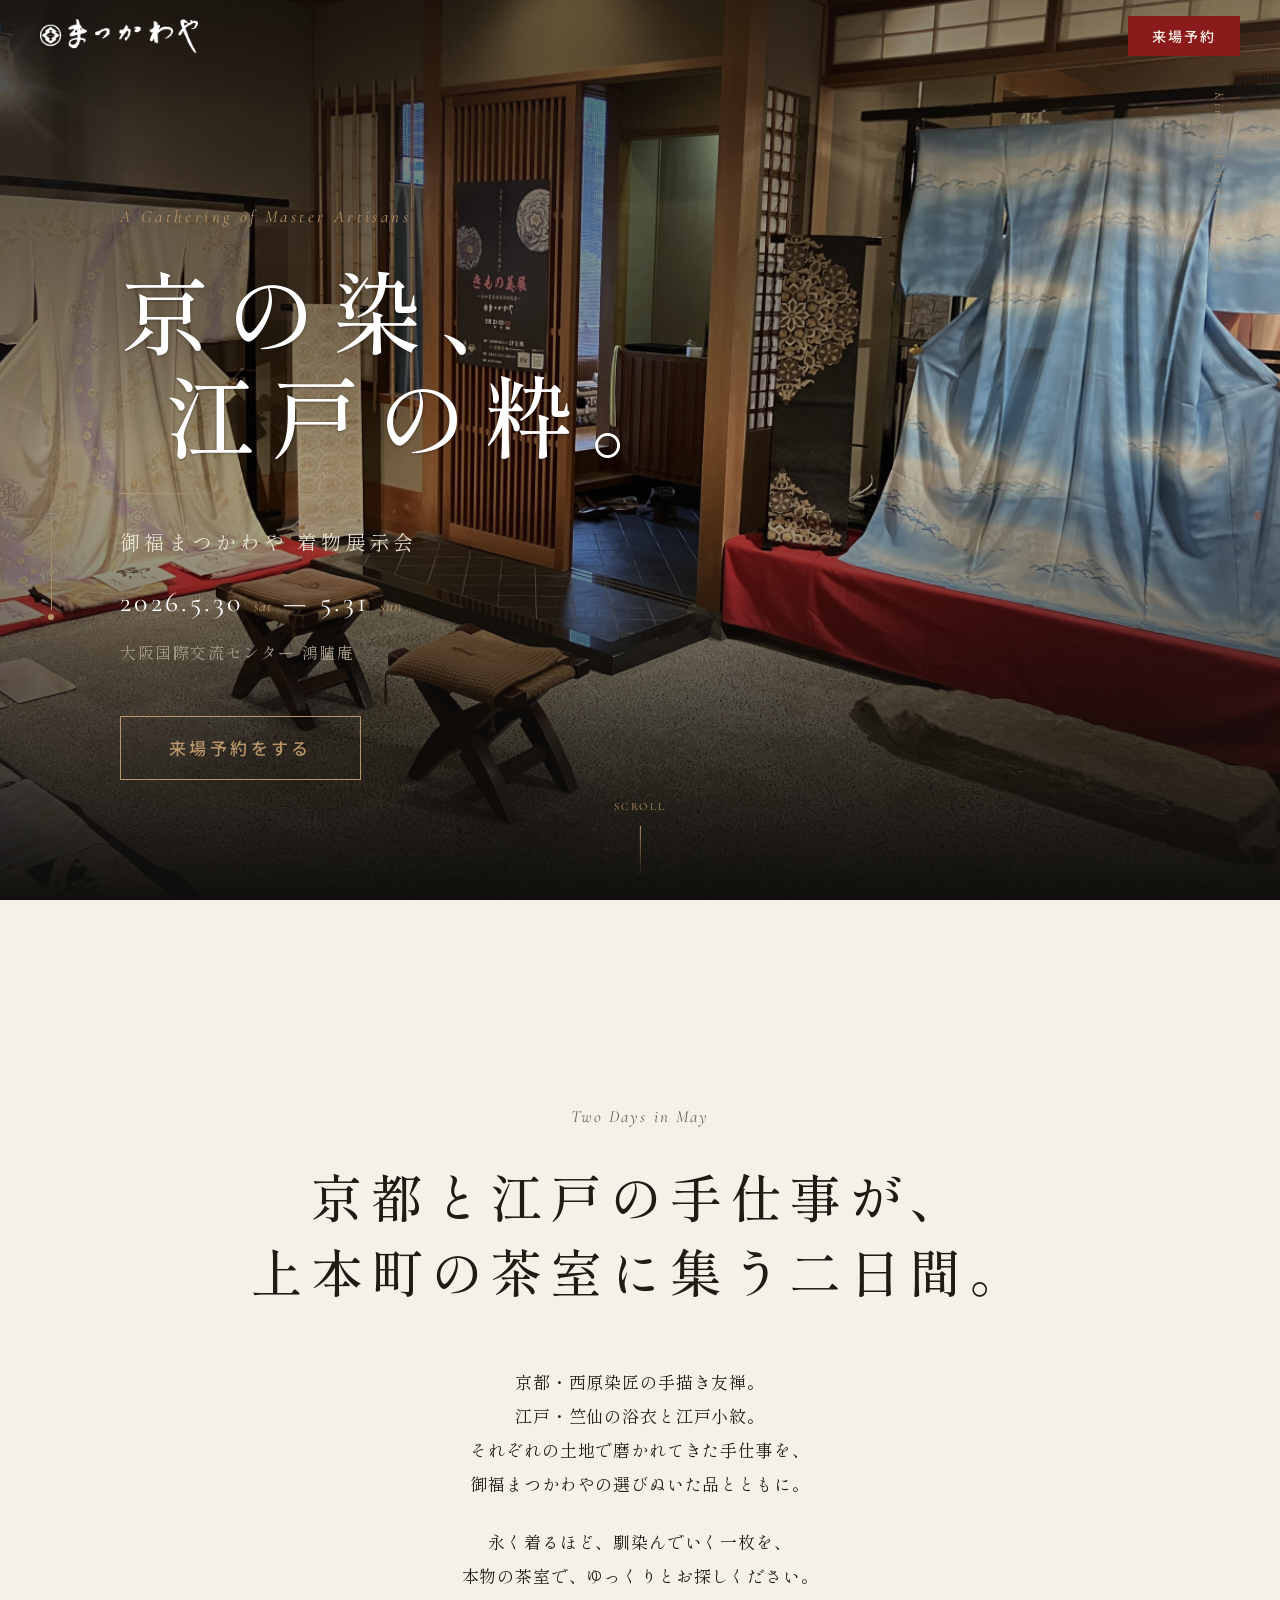
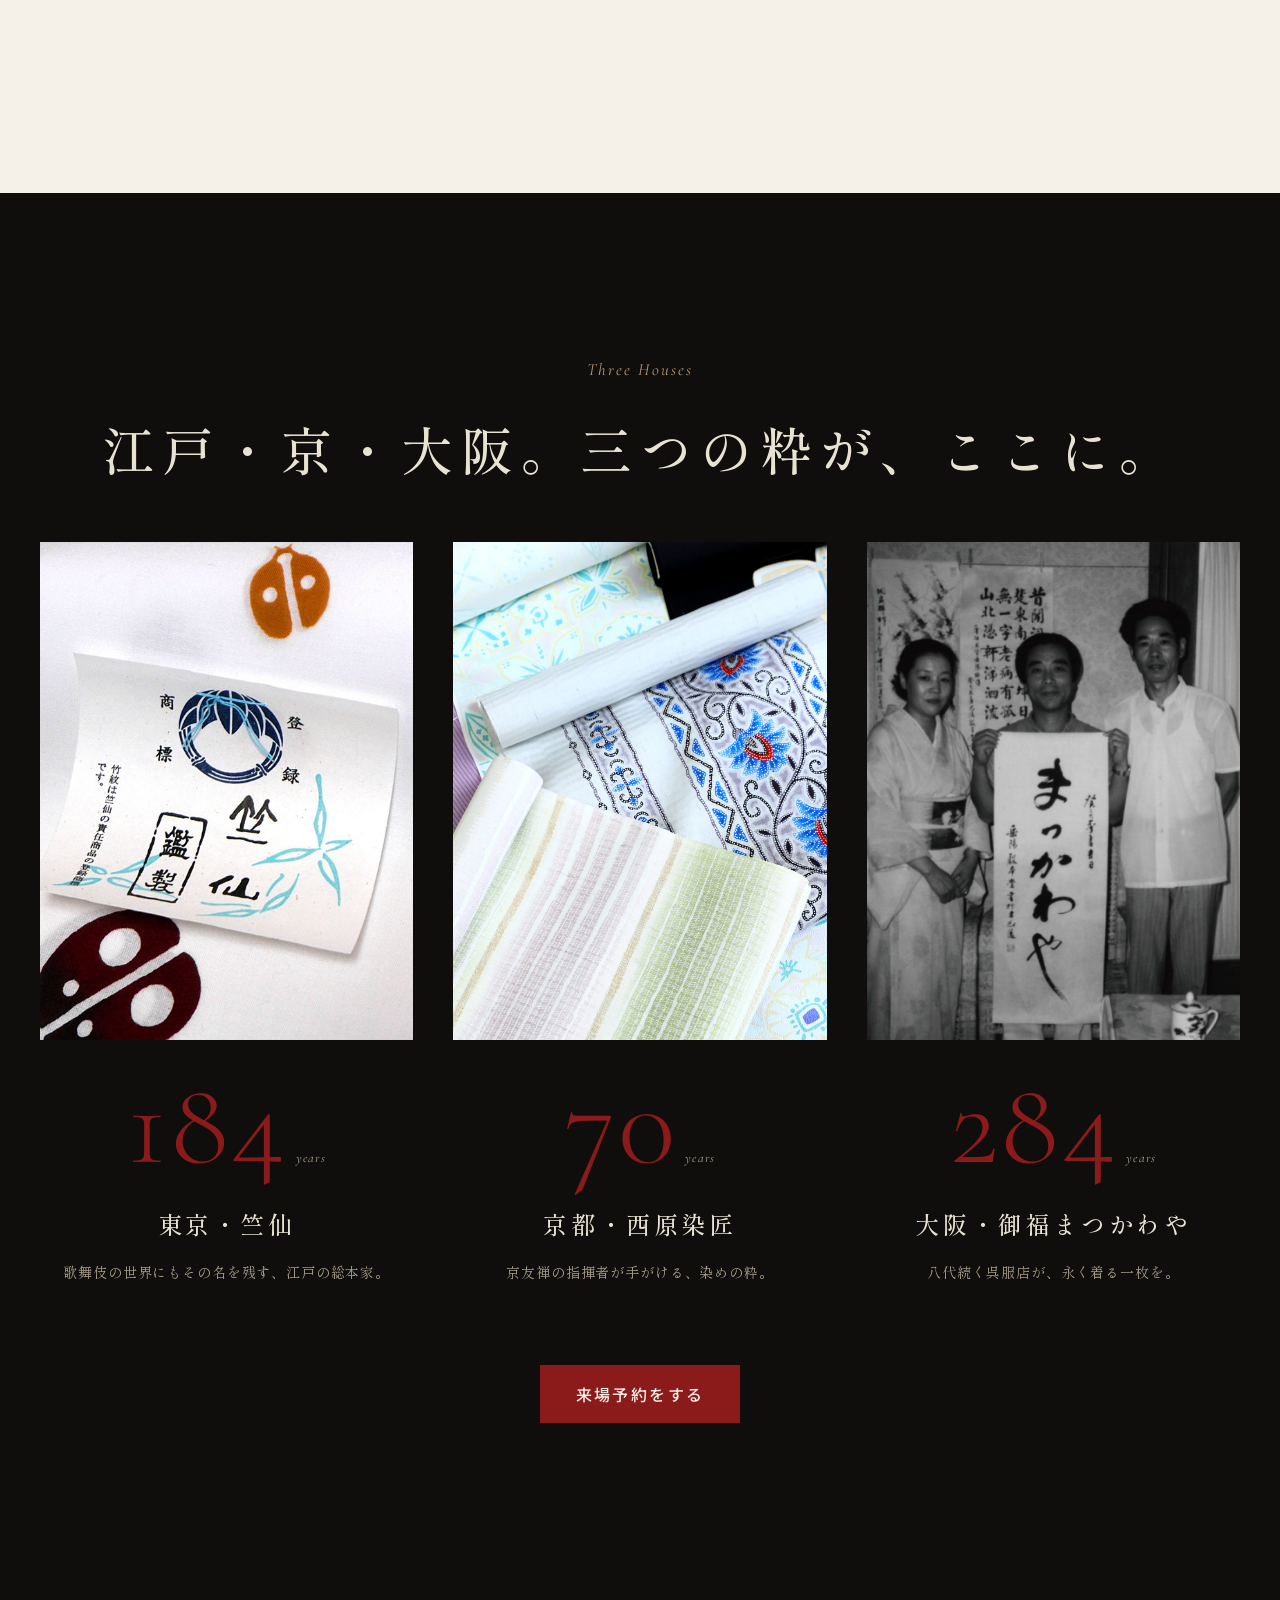
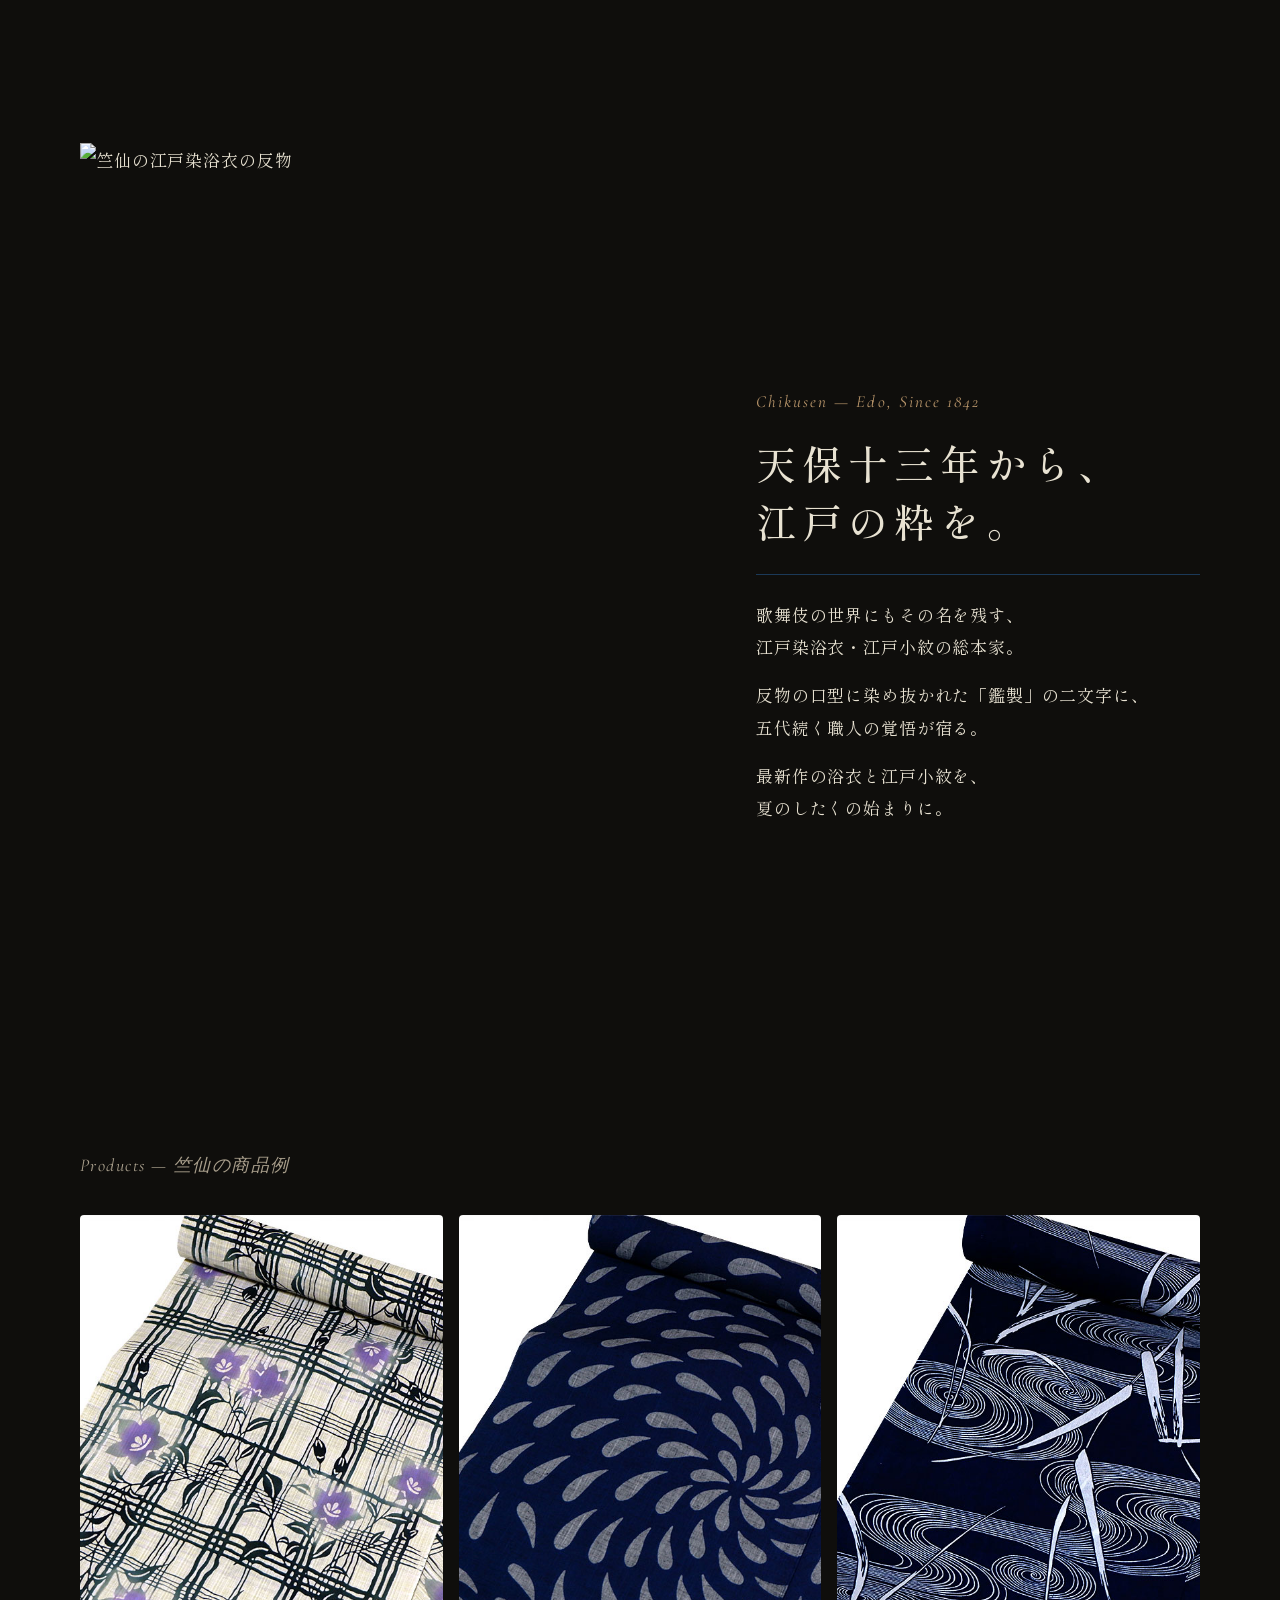
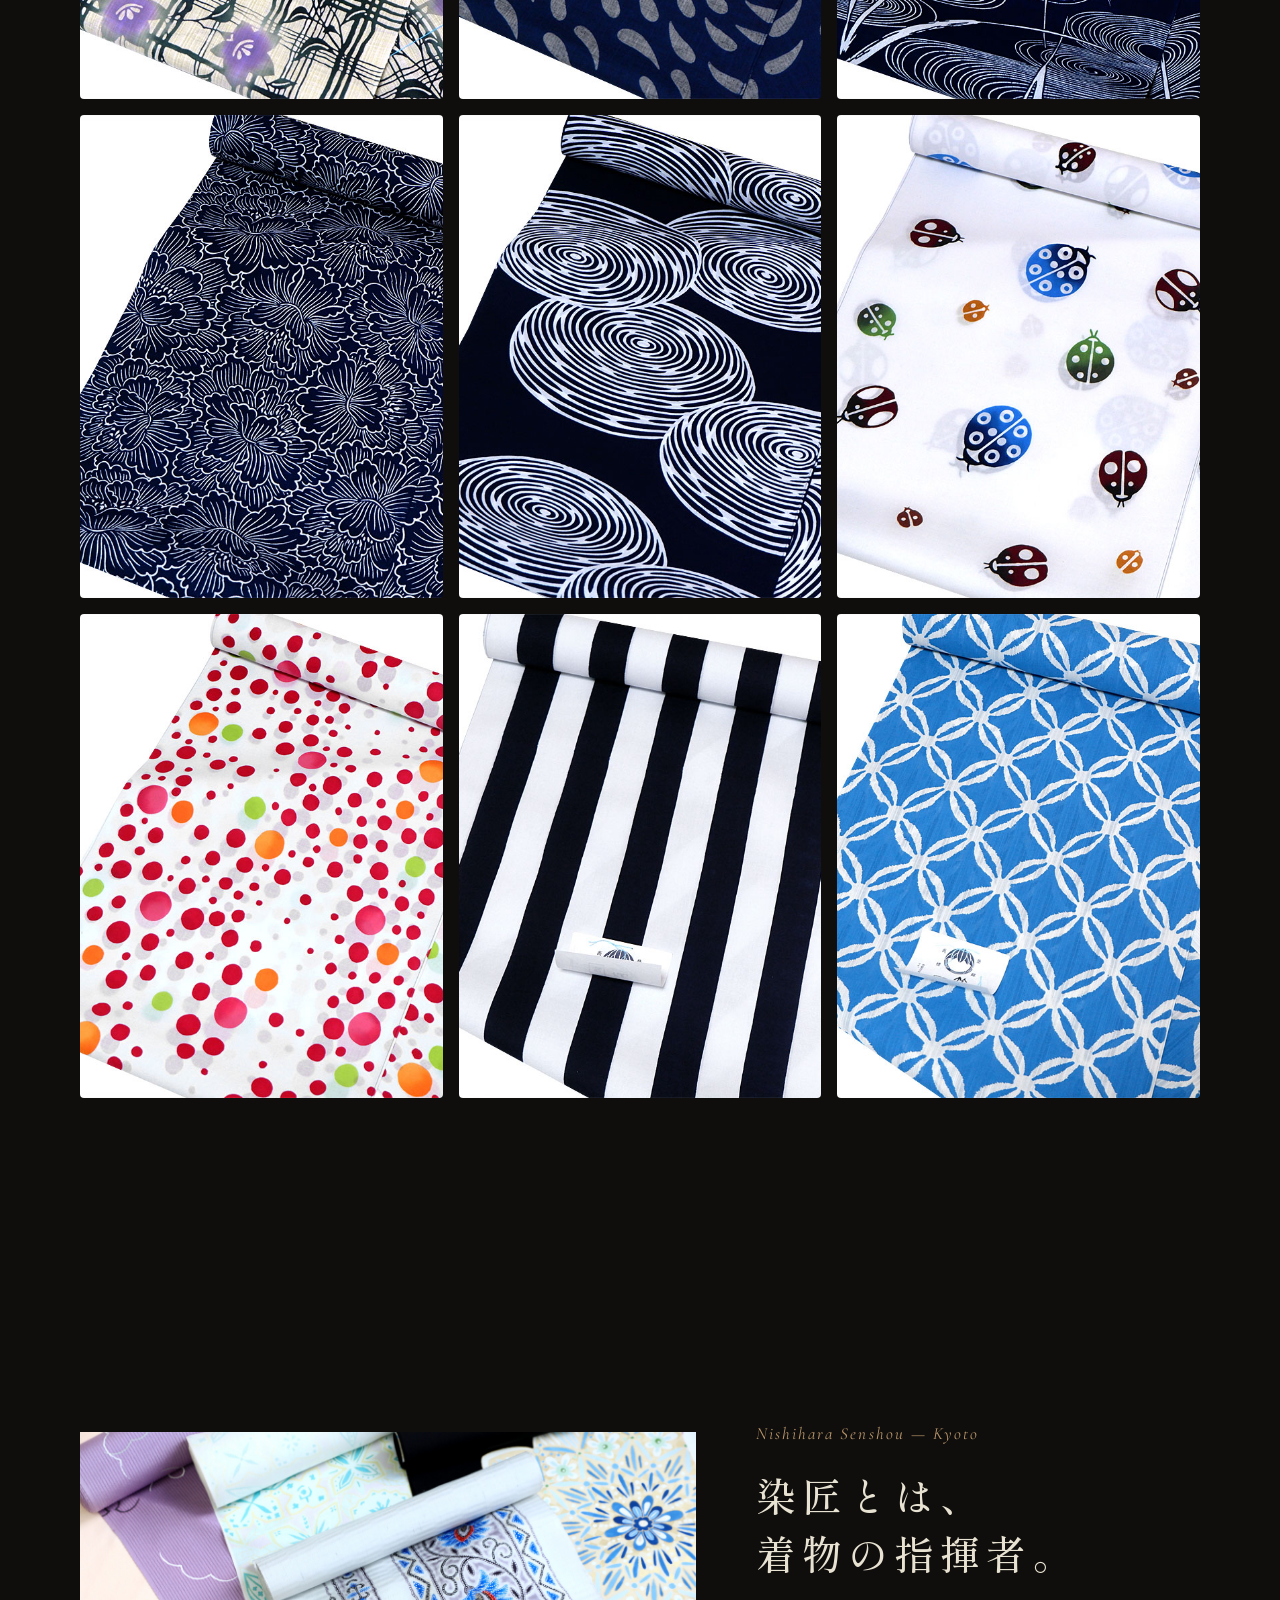
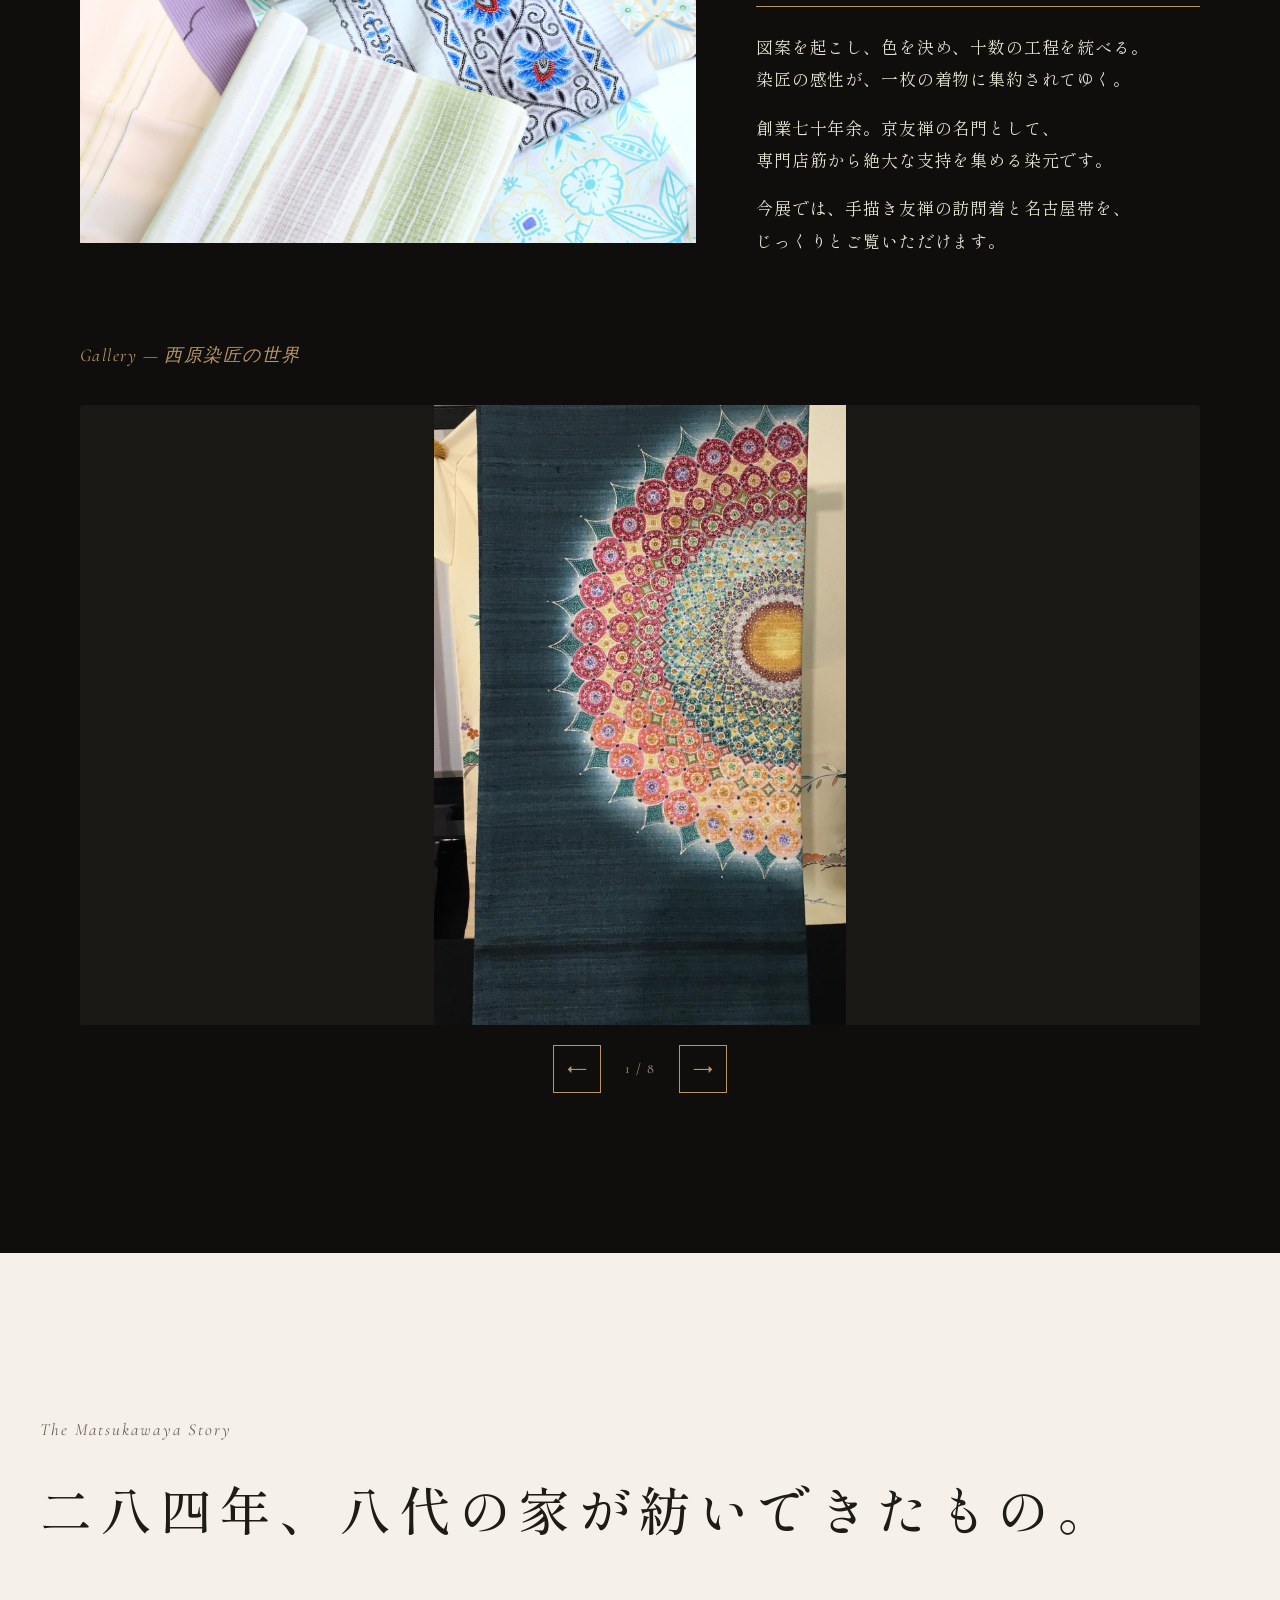
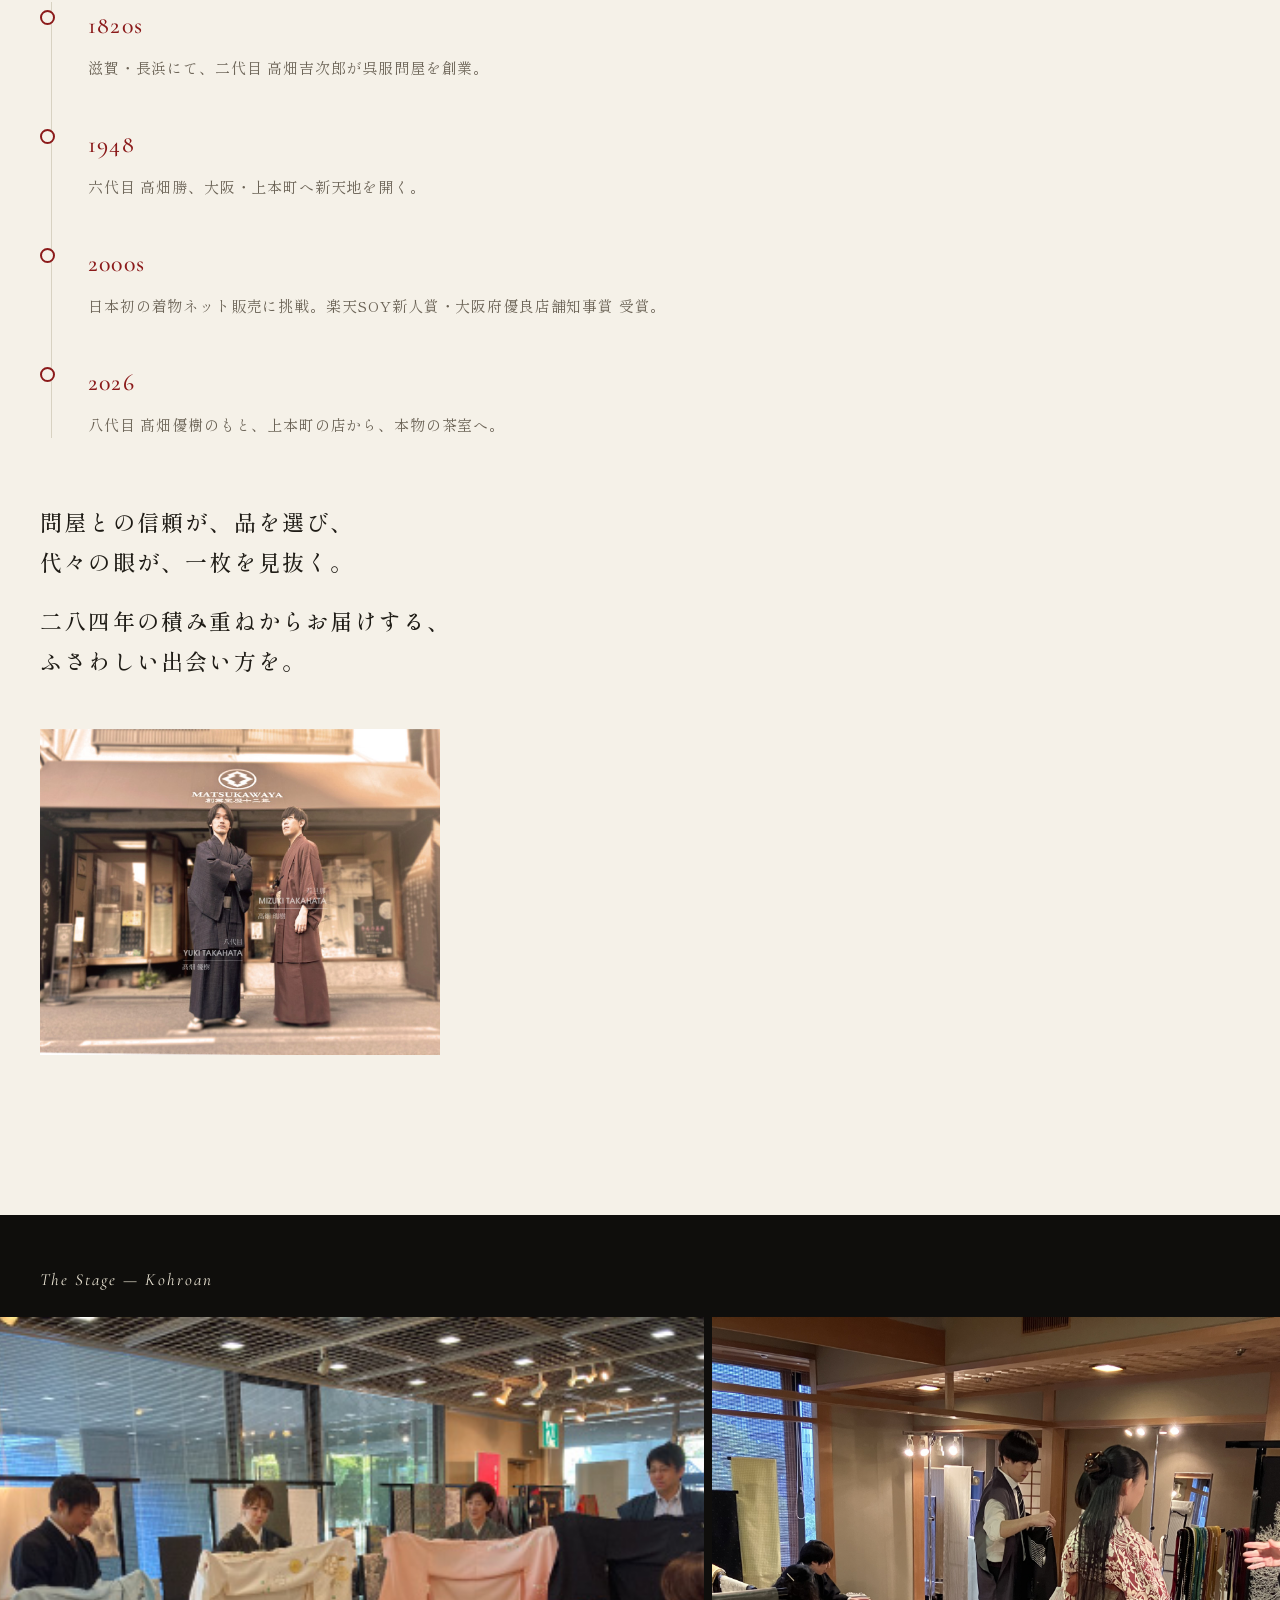
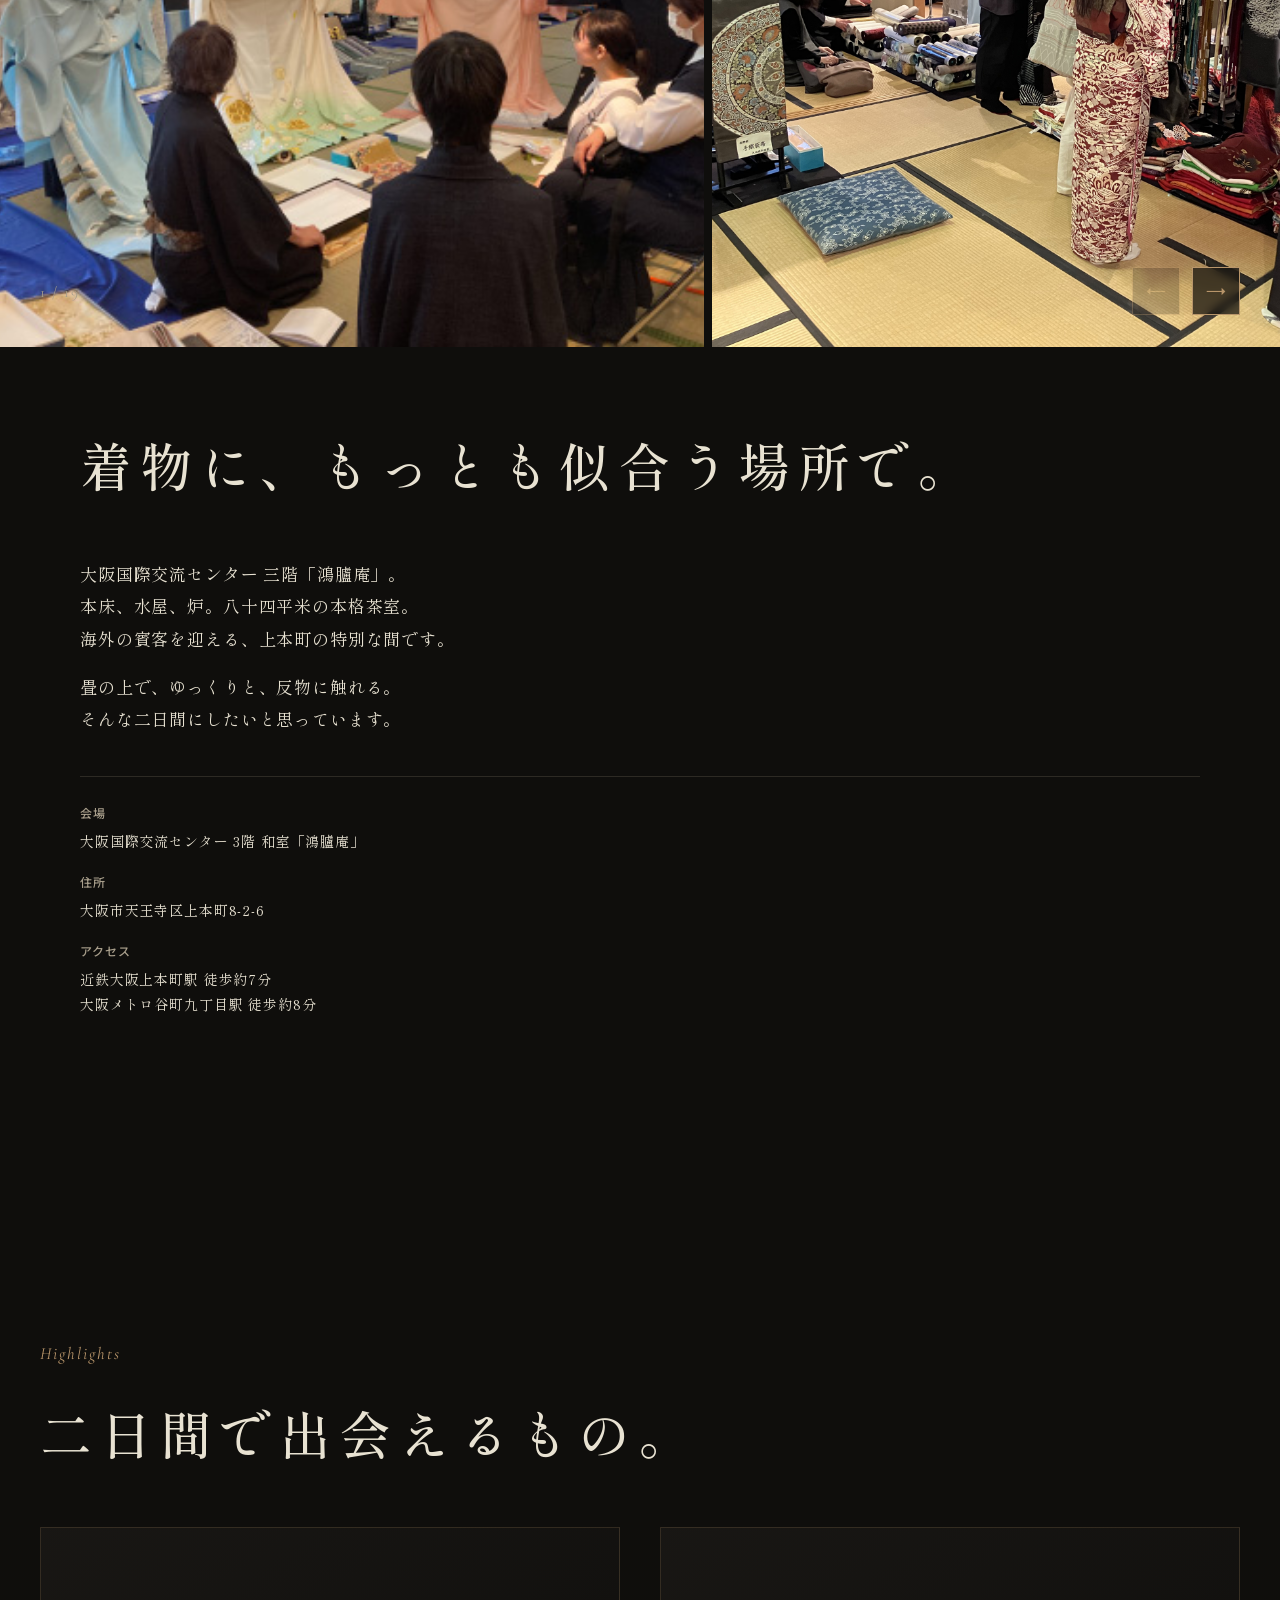
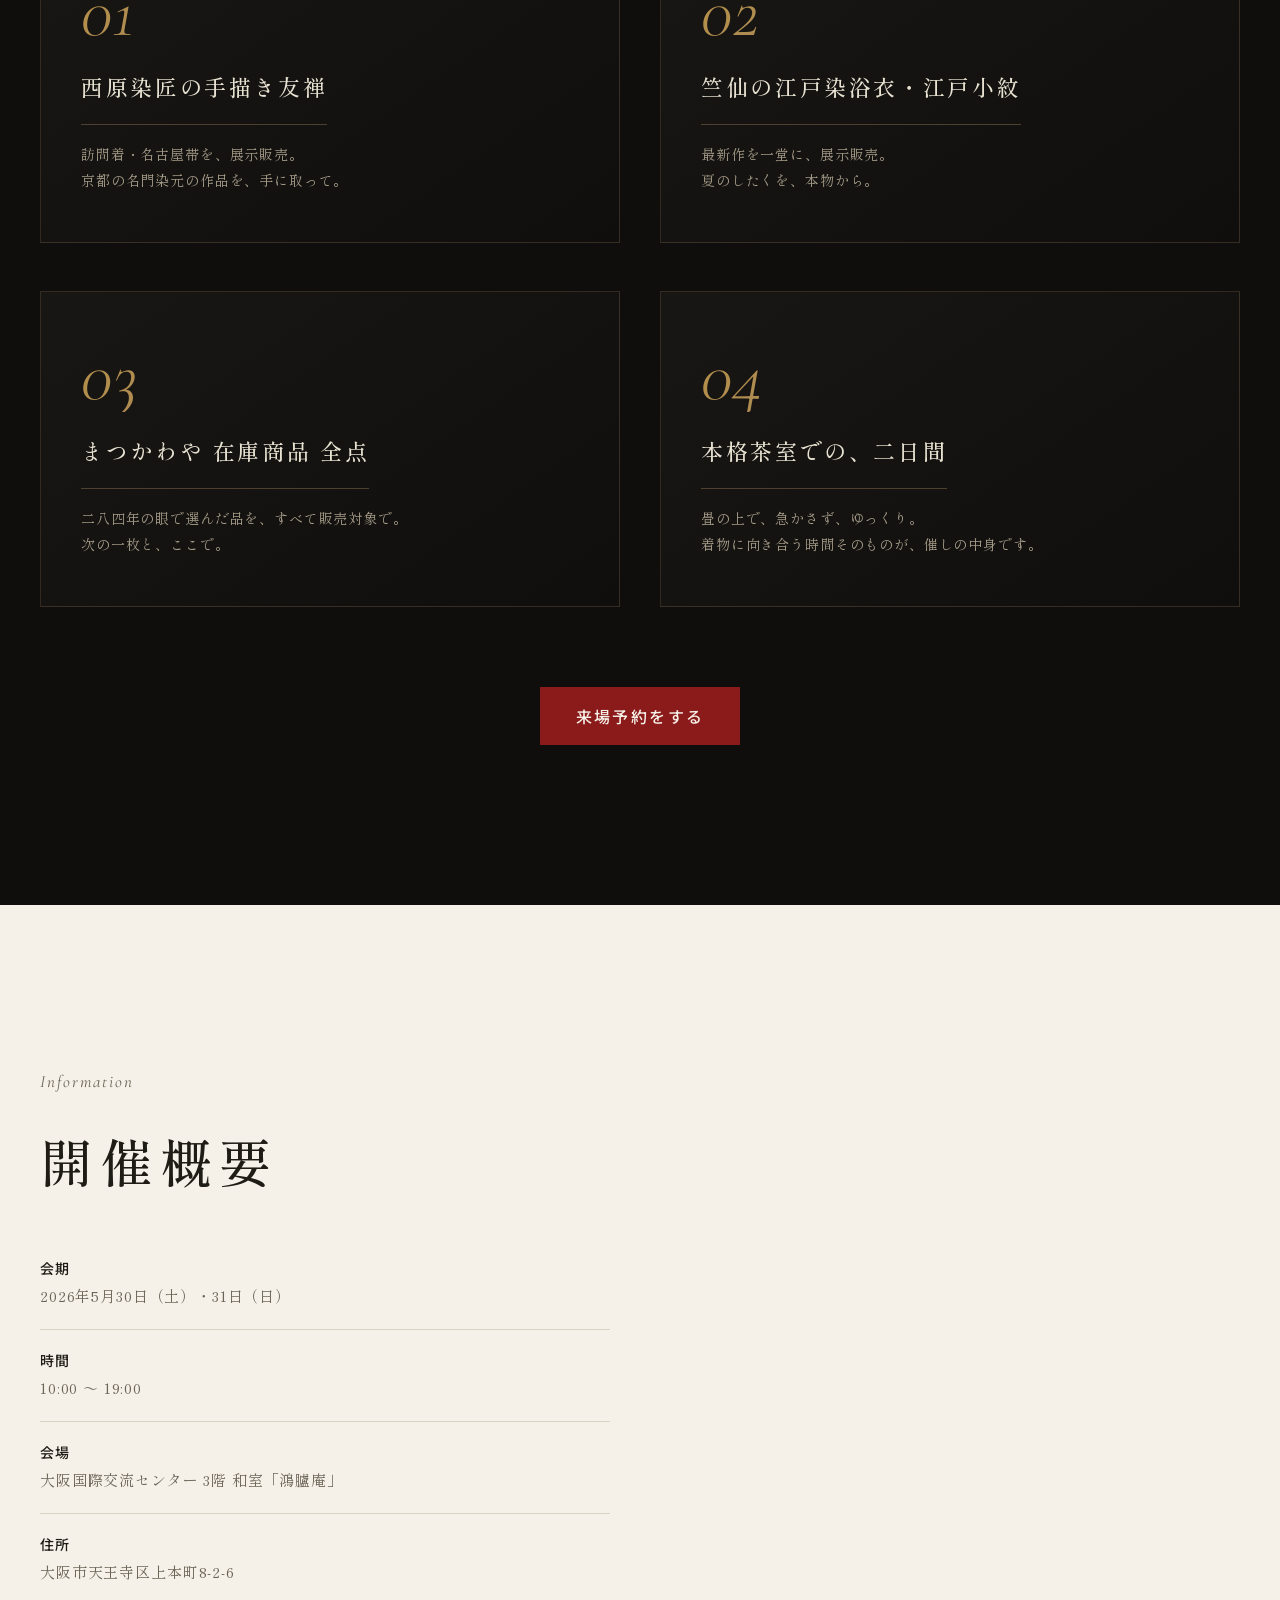
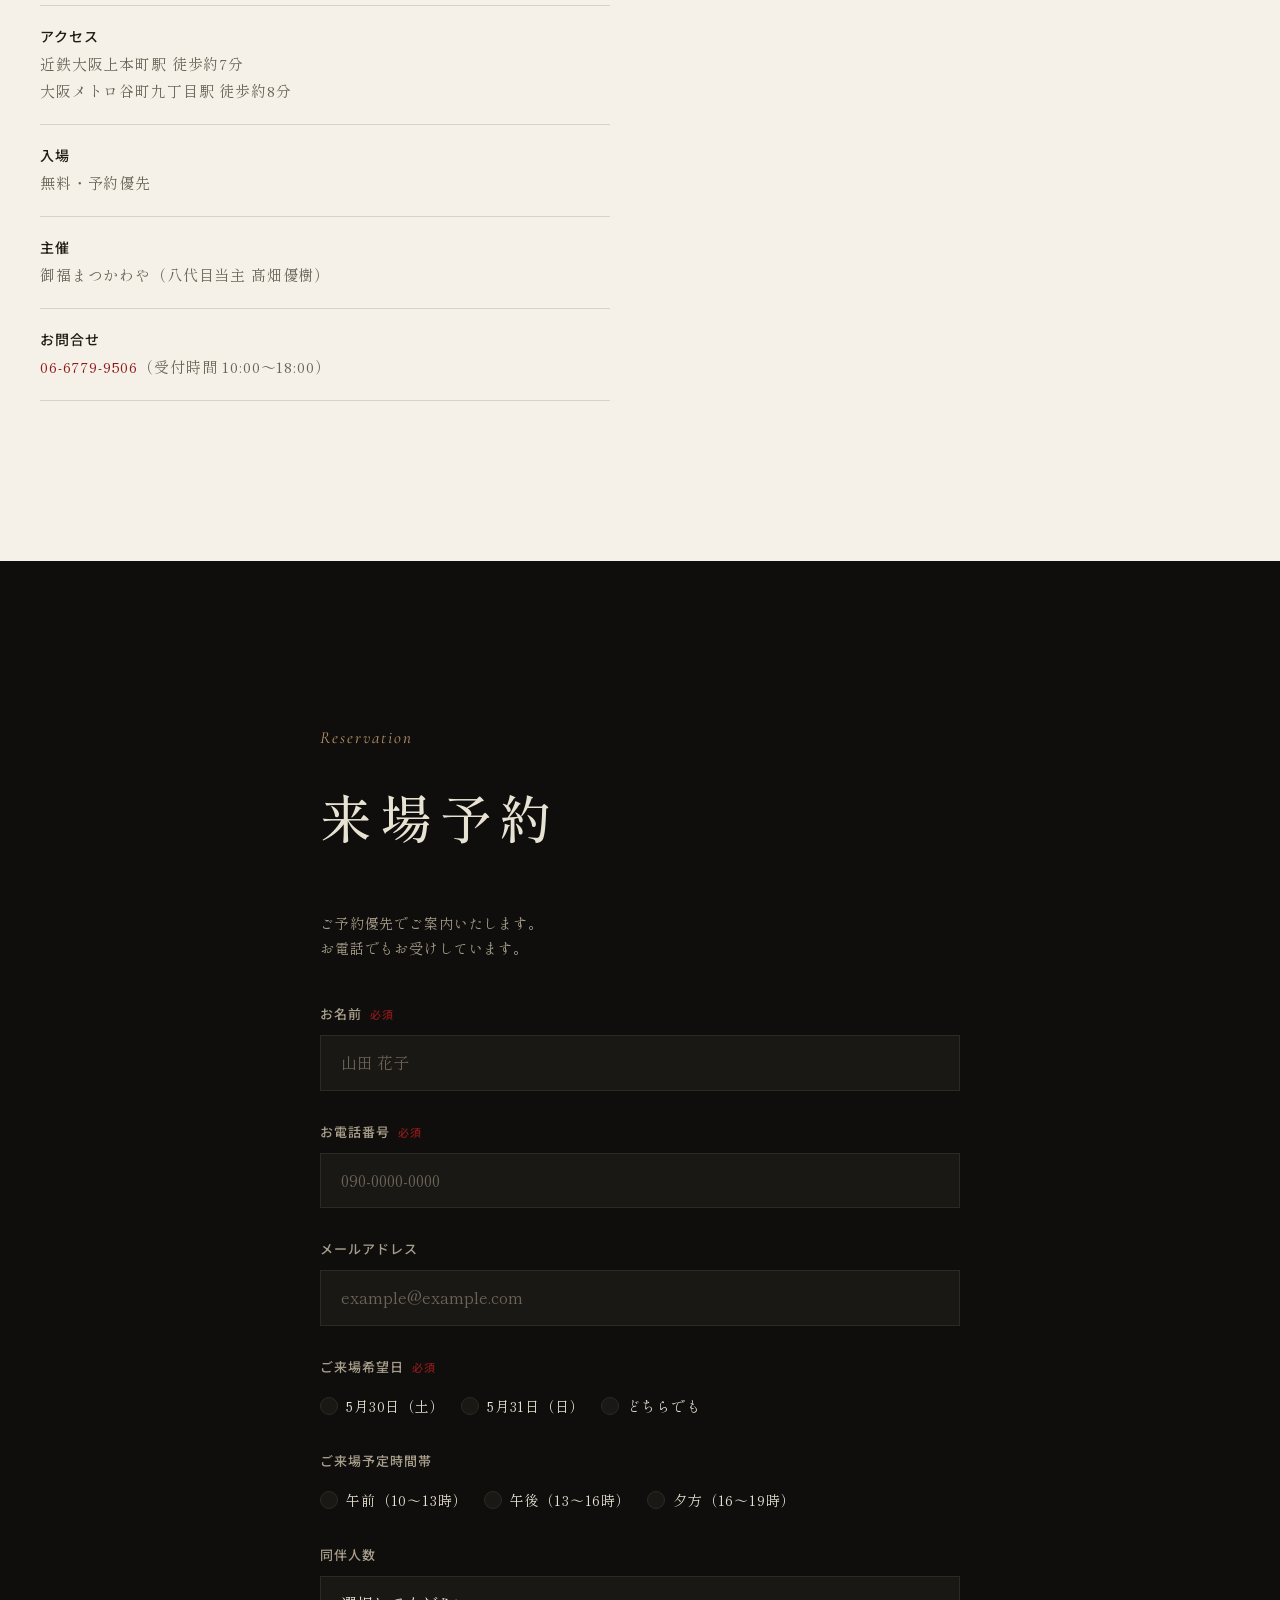
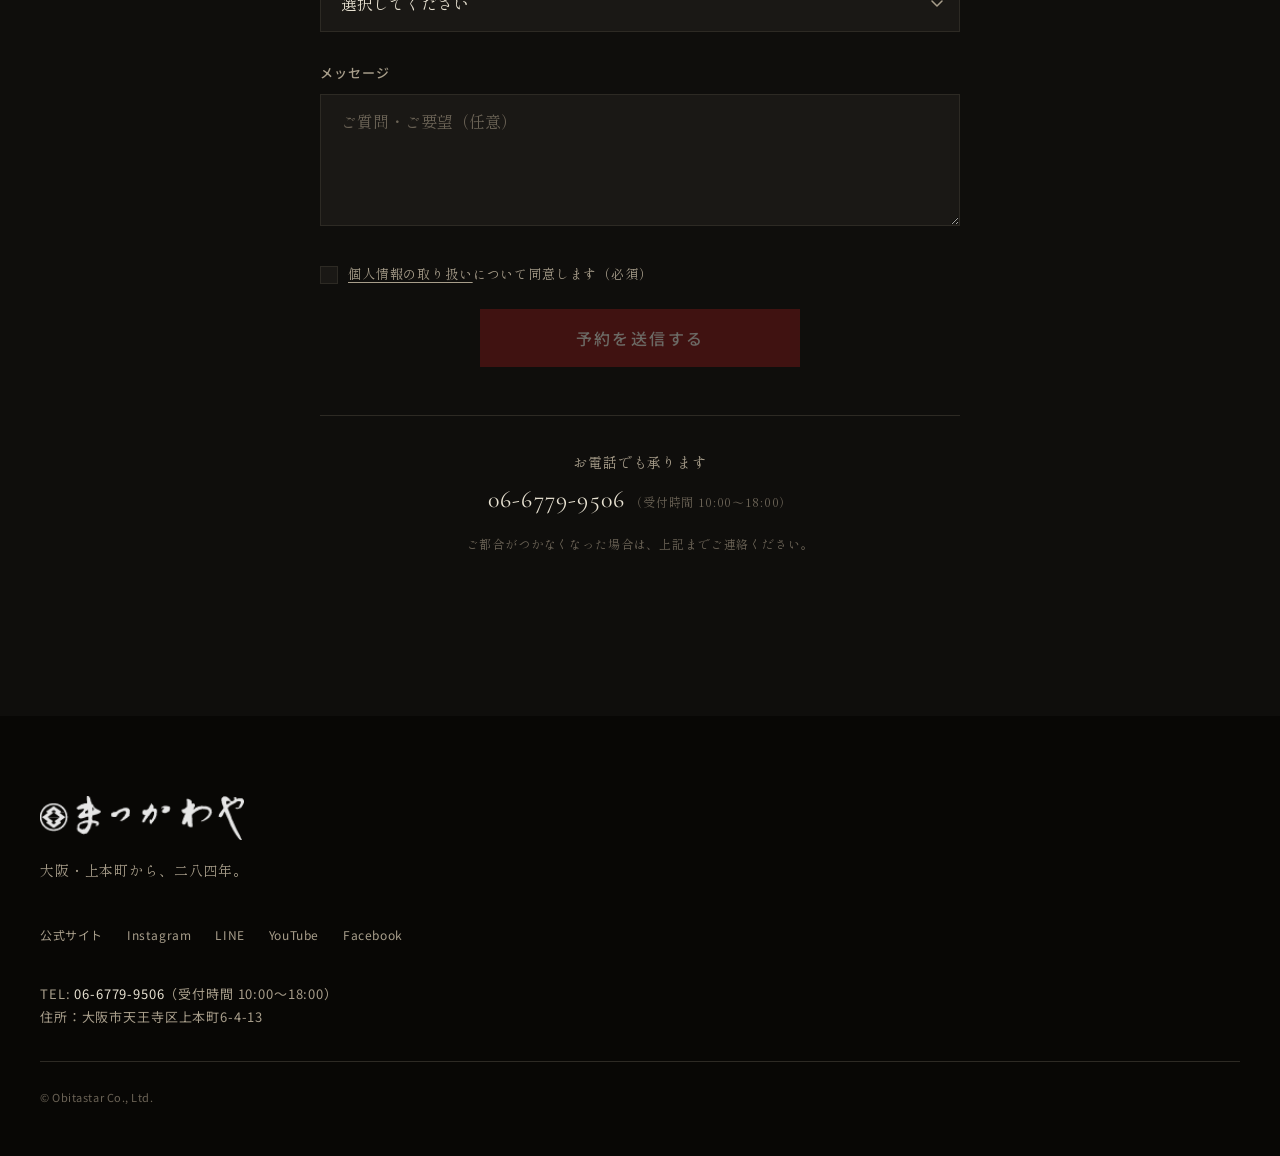
==== index.html @ 20aead2c "fix: The Stage gallery順をIMG_7607〜IMG_E7617を2枚目以降に配置 Co-Authored-By: Claude Opus 4.6 <noreply@anthrop" ====
<!DOCTYPE html>
<html lang="ja">
<head>
<meta charset="UTF-8">
<meta name="viewport" content="width=device-width, initial-scale=1.0">

<!-- SEO / OGP -->
<title>京の染、江戸の粋。 ｜ 御福まつかわや 着物展示会</title>
<meta name="description" content="2026年5月30日(土)・31日(日)、大阪国際交流センター 鴻臚庵にて。京都・西原染匠の手描き友禅、江戸・竺仙の浴衣、まつかわや在庫を、本物の茶室で展示販売。来場予約受付中。">
<meta name="keywords" content="着物,展示会,京友禅,西原染匠,竺仙,浴衣,江戸小紋,大阪,呉服店,まつかわや">
<meta property="og:type" content="website">
<meta property="og:title" content="京の染、江戸の粋。 ｜ 御福まつかわや 着物展示会">
<meta property="og:description" content="2026.5.30-31、大阪・上本町の本格茶室で。京都と江戸の名門が集う二日間。">
<meta property="og:image" content="https://example.com/assets/img/og-image.jpg"><!-- 公開時に正式URLに差し替え -->
<meta property="og:url" content="https://example.com/"><!-- 公開時に正式URLに差し替え -->
<meta property="og:site_name" content="御福まつかわや">
<meta property="og:locale" content="ja_JP">
<meta name="twitter:card" content="summary_large_image">
<meta name="twitter:title" content="京の染、江戸の粋。 ｜ 御福まつかわや 着物展示会">
<meta name="twitter:description" content="2026.5.30-31、大阪・上本町の本格茶室で。">
<meta name="twitter:image" content="https://example.com/assets/img/og-image.jpg"><!-- 公開時に正式URLに差し替え -->

<!-- Favicon（最終ロゴに差し替え予定） -->
<link rel="icon" href="assets/favicon/favicon.ico" sizes="32x32">
<link rel="apple-touch-icon" href="assets/favicon/apple-touch-icon.png">

<!-- Google Fonts -->
<link rel="preconnect" href="https://fonts.googleapis.com">
<link rel="preconnect" href="https://fonts.gstatic.com" crossorigin>
<link href="https://fonts.googleapis.com/css2?family=Cormorant+Garamond:ital,wght@0,300;0,400;1,400&family=Noto+Sans+JP:wght@400;500&family=Shippori+Mincho:wght@400;500&display=swap" rel="stylesheet">

<!-- Stylesheet -->
<link rel="stylesheet" href="assets/css/style.css?v=20260507">

<!-- 構造化データ -->
<script type="application/ld+json">
{
  "@context": "https://schema.org",
  "@type": "Event",
  "name": "御福まつかわや 着物展示会",
  "startDate": "2026-05-30T10:00:00+09:00",
  "endDate": "2026-05-31T19:00:00+09:00",
  "eventAttendanceMode": "https://schema.org/OfflineEventAttendanceMode",
  "eventStatus": "https://schema.org/EventScheduled",
  "location": {
    "@type": "Place",
    "name": "大阪国際交流センター 3階 和室 鴻臚庵",
    "address": {
      "@type": "PostalAddress",
      "streetAddress": "上本町8-2-6",
      "addressLocality": "天王寺区",
      "addressRegion": "大阪市",
      "postalCode": "543-0001",
      "addressCountry": "JP"
    }
  },
  "organizer": {
    "@type": "Organization",
    "name": "御福まつかわや",
    "url": "https://www.matukawaya.com/"
  }
}
</script>

<!--
  =====================================================
  計測タグ プレースホルダー
  公開前に以下のIDを差し替えてください：
  - GA4 ID（例: G-XXXXXXXXXX）
  - Meta Pixel ID（例: 1234567890）
  - Google Tag Manager ID（必要に応じて）
  =====================================================
-->
<!-- Google Analytics 4 -->
<!-- <script async src="https://www.googletagmanager.com/gtag/js?id=G-XXXXXXXXXX"></script> -->
<!-- Meta Pixel -->
<!-- ここに Meta Pixel コード -->
</head>
<body>

<!-- ============================================
     固定ヘッダー
     ============================================ -->
<header class="site-header">
  <div class="site-header__inner">
    <a href="#" class="site-header__logo"><img src="assets/img/header_logo.png" alt="御福 まつかわや" class="site-header__logo-img"></a>
    <a href="#section-10" class="cta-button cta-button--header">
      <span class="header-cta-full">来場予約</span>
      <span class="header-cta-short">予約</span>
    </a>
  </div>
</header>

<main>

<!-- ============================================
     SECTION 01 | FV（ロゴイントロ → メインビジュアル）
     ============================================ -->
<section id="section-01" class="section-fv">
  <!-- ロゴイントロオーバーレイ -->
  <div class="fv-intro" id="fv-intro">
    <img src="assets/img/header_logo.png" alt="まつかわや" class="fv-intro__logo">
    <span class="fv-intro__line"></span>
    <p class="fv-intro__tagline">創業二八四年</p>
  </div>

  <!-- メインFV -->
  <img src="assets/img/fv.jpg" alt="薄暗い茶室空間に着物がドラマチックに浮かぶ展示会のメインビジュアル" class="fv-bg" width="1920" height="1080">
  <div class="fv-overlay"></div>

  <!-- 左サイドのゴールド装飾ライン -->
  <div class="fv-deco fv-anim" aria-hidden="true">
    <span class="fv-deco__line"></span>
    <span class="fv-deco__dot"></span>
  </div>

  <!-- 右上の英字装飾 -->
  <p class="fv-deco-text fv-anim" aria-hidden="true">Kimono Exhibition 2026</p>

  <div class="fv-content">
    <p class="en-subtitle fv-anim"><i>A Gathering of Master Artisans</i></p>
    <h1 class="fv-heading fv-anim">
      <span class="fv-heading__line">京の染、</span>
      <span class="fv-heading__line">江戸の粋。</span>
    </h1>
    <div class="fv-heading-line fv-anim"></div>
    <p class="fv-subheading fv-anim">御福まつかわや 着物展示会</p>
    <p class="fv-date fv-anim">
      <span class="fv-date__main">2026.5.30 <small>sat</small> — 5.31 <small>sun</small></span>
      <span class="fv-date__venue">大阪国際交流センター 鴻臚庵</span>
    </p>
    <a href="#section-10" class="cta-button cta-button--fv fv-anim">来場予約をする</a>
  </div>
  <div class="fv-scroll-indicator fv-anim">
    <span>Scroll</span>
  </div>
</section>

<!-- ============================================
     SECTION 02 | イントロ
     ============================================ -->
<section id="section-02" class="section-intro">
  <div class="section-intro__inner">
    <p class="en-subtitle fade-in">Two Days in May</p>
    <h2 class="fade-in">京都と江戸の手仕事が、<br>上本町の茶室に集う二日間。</h2>
    <p class="intro-body fade-in">京都・西原染匠の手描き友禅。<br>江戸・竺仙の浴衣と江戸小紋。<br>それぞれの土地で磨かれてきた手仕事を、<br>御福まつかわやの選びぬいた品とともに。</p>
    <p class="intro-body fade-in">永く着るほど、馴染んでいく一枚を、<br>本物の茶室で、ゆっくりとお探しください。</p>
  </div>
</section>

<!-- ============================================
     SECTION 03 | 三つの名前
     ============================================ -->
<section id="section-03" class="section-three-names">
  <div class="section-three-names__inner">
    <p class="en-subtitle fade-in">Three Houses</p>
    <h2 class="fade-in">江戸・京・大阪。三つの粋が、ここに。</h2>

    <div class="three-cards">
      <!-- カード1: 竺仙 -->
      <article class="three-card">
        <div class="three-card__image-wrap reveal-image hover-zoom">
          <img src="assets/img/chikusen-card.jpg" alt="竺仙の江戸染浴衣作品" class="three-card__image" width="600" height="800" loading="lazy">
        </div>
        <div class="three-card__body fade-in">
          <p class="three-card__number"><span class="count-up" data-target="184">0</span><span class="three-card__unit">years</span></p>
          <h3 class="three-card__name">東京・竺仙</h3>
          <p class="three-card__copy">歌舞伎の世界にもその名を残す、江戸の総本家。</p>
        </div>
      </article>

      <!-- カード2: 西原染匠 -->
      <article class="three-card">
        <div class="three-card__image-wrap reveal-image hover-zoom">
          <img src="assets/img/nishihara-card.jpg" alt="西原染匠の手描き友禅作品" class="three-card__image" width="600" height="800" loading="lazy">
        </div>
        <div class="three-card__body fade-in">
          <p class="three-card__number"><span class="count-up" data-target="70">0</span><span class="three-card__unit">years</span></p>
          <h3 class="three-card__name">京都・西原染匠</h3>
          <p class="three-card__copy">京友禅の指揮者が手がける、染めの粋。</p>
        </div>
      </article>

      <!-- カード3: まつかわや -->
      <article class="three-card">
        <div class="three-card__image-wrap reveal-image hover-zoom">
          <img src="assets/img/matukawaya-card.jpg" alt="まつかわやの店内と厳選された着物作品" class="three-card__image" width="600" height="800" loading="lazy" style="object-position: 30% center;">
        </div>
        <div class="three-card__body fade-in">
          <p class="three-card__number"><span class="count-up" data-target="284">0</span><span class="three-card__unit">years</span></p>
          <h3 class="three-card__name">大阪・御福まつかわや</h3>
          <p class="three-card__copy">八代続く呉服店が、永く着る一枚を。</p>
        </div>
      </article>
    </div>

    <div class="section-cta fade-in">
      <a href="#section-10" class="cta-button">来場予約をする</a>
    </div>
  </div>
</section>

<!-- ============================================
     SECTION 04 | 竺仙
     ============================================ -->
<section id="section-04" class="section-chikusen">
  <div class="split-layout">
    <div class="split-layout__image reveal-image fade-in">
      <img src="assets/img/chikusen/250330chikusen6-m_05.jpg" alt="竺仙の江戸染浴衣の反物" class="split-image" width="800" height="1200" loading="lazy">
    </div>
    <div class="split-layout__text fade-in-right">
      <p class="en-subtitle">Chikusen — Edo, Since 1842</p>
      <h2>天保十三年から、<br>江戸の粋を。</h2>
      <p>歌舞伎の世界にもその名を残す、<br>江戸染浴衣・江戸小紋の総本家。</p>
      <p>反物の口型に染め抜かれた「鑑製」の二文字に、<br>五代続く職人の覚悟が宿る。</p>
      <p>最新作の浴衣と江戸小紋を、<br>夏のしたくの始まりに。</p>
    </div>
  </div>

  <div class="detail-section">
    <h3 class="detail-section__heading fade-in">Products — 竺仙の商品例</h3>
    <div class="detail-grid">
      <figure class="detail-grid__item fade-in">
        <img src="assets/img/chikusen/250330chikusen2-m.jpg" alt="竺仙の商品例" loading="lazy">
      </figure>
      <figure class="detail-grid__item fade-in">
        <img src="assets/img/chikusen/250330chikusen3-m.jpg" alt="竺仙の商品例" loading="lazy">
      </figure>
      <figure class="detail-grid__item fade-in">
        <img src="assets/img/chikusen/250330chikusen4-m.jpg" alt="竺仙の商品例" loading="lazy">
      </figure>
      <figure class="detail-grid__item fade-in">
        <img src="assets/img/chikusen/250330chikusen6-m.jpg" alt="竺仙の商品例" loading="lazy">
      </figure>
      <figure class="detail-grid__item fade-in">
        <img src="assets/img/chikusen/250330chikusen7-m.jpg" alt="竺仙の商品例" loading="lazy">
      </figure>
      <figure class="detail-grid__item fade-in">
        <img src="assets/img/chikusen/250330chikusen8-m.jpg" alt="竺仙の商品例" loading="lazy">
      </figure>
      <figure class="detail-grid__item fade-in">
        <img src="assets/img/chikusen/250330chikusen9-m.jpg" alt="竺仙の商品例" loading="lazy">
      </figure>
      <figure class="detail-grid__item fade-in">
        <img src="assets/img/chikusen/250330chikusen10-m.jpg" alt="竺仙の商品例" loading="lazy">
      </figure>
      <figure class="detail-grid__item fade-in">
        <img src="assets/img/chikusen/250330chikusen11-m.jpg" alt="竺仙の商品例" loading="lazy">
      </figure>
    </div>
  </div>
</section>

<!-- ============================================
     SECTION 05 | 西原染匠
     ============================================ -->
<section id="section-05" class="section-nishihara">
  <div class="split-layout split-layout--reverse">
    <div class="split-layout__text fade-in-left">
      <p class="en-subtitle en-subtitle--gold">Nishihara Senshou — Kyoto</p>
      <h2>染匠とは、<br>着物の指揮者。</h2>
      <p>図案を起こし、色を決め、十数の工程を統べる。<br>染匠の感性が、一枚の着物に集約されてゆく。</p>
      <p>創業七十年余。京友禅の名門として、<br>専門店筋から絶大な支持を集める染元です。</p>
      <p>今展では、手描き友禅の訪問着と名古屋帯を、<br>じっくりとご覧いただけます。</p>
    </div>
    <div class="split-layout__image reveal-image fade-in">
      <img src="assets/img/nishihara/nishihara_01.jpg" alt="西原染匠の手描き友禅 訪問着と名古屋帯" class="split-image" width="800" height="1200" loading="lazy">
    </div>
  </div>

  <div class="nishihara-gallery fade-in">
    <h3 class="nishihara-gallery__heading">Gallery — 西原染匠の世界</h3>
    <div class="nishihara-gallery__viewport">
      <div class="nishihara-gallery__track" id="nishihara-gallery-track">
        <img src="assets/img/nishihara/nishihara_02.jpg" alt="西原染匠 作品" class="nishihara-gallery__img" loading="lazy">
        <img src="assets/img/nishihara/nishihara_03.jpg" alt="西原染匠 作品" class="nishihara-gallery__img" loading="lazy">
        <img src="assets/img/nishihara/nishihara_04.jpg" alt="西原染匠 作品" class="nishihara-gallery__img" loading="lazy">
        <img src="assets/img/nishihara/nishihara_05.jpg" alt="西原染匠 作品" class="nishihara-gallery__img" loading="lazy">
        <img src="assets/img/nishihara/nishihara_06.jpg" alt="西原染匠 作品" class="nishihara-gallery__img" loading="lazy">
        <img src="assets/img/nishihara/nishihara_07.jpg" alt="西原染匠 作品" class="nishihara-gallery__img" loading="lazy">
        <img src="assets/img/nishihara/nishihara_08.jpg" alt="西原染匠 作品" class="nishihara-gallery__img" loading="lazy">
        <img src="assets/img/nishihara/nishihara_09.jpg" alt="西原染匠 作品" class="nishihara-gallery__img" loading="lazy">
      </div>
    </div>
    <div class="nishihara-gallery__nav">
      <button class="nishihara-gallery__btn nishihara-gallery__btn--prev" id="nishihara-prev" aria-label="前へ">&#8592;</button>
      <span class="nishihara-gallery__counter" id="nishihara-counter">1 / 8</span>
      <button class="nishihara-gallery__btn nishihara-gallery__btn--next" id="nishihara-next" aria-label="次へ">&#8594;</button>
    </div>
  </div>
</section>

<!-- ============================================
     SECTION 06 | まつかわや284年
     ============================================ -->
<section id="section-06" class="section-matukawaya">
  <div class="section-matukawaya__inner">
    <p class="en-subtitle fade-in">The Matsukawaya Story</p>
    <h2 class="fade-in">二八四年、八代の家が紡いできたもの。</h2>

    <div class="timeline">
      <div class="timeline-item fade-in">
        <span class="timeline-year">1820s</span>
        <span class="timeline-text">滋賀・長浜にて、二代目 高畑吉次郎が呉服問屋を創業。</span>
      </div>
      <div class="timeline-item fade-in">
        <span class="timeline-year">1948</span>
        <span class="timeline-text">六代目 高畑勝、大阪・上本町へ新天地を開く。</span>
      </div>
      <div class="timeline-item fade-in">
        <span class="timeline-year">2000s</span>
        <span class="timeline-text">日本初の着物ネット販売に挑戦。楽天SOY新人賞・大阪府優良店舗知事賞 受賞。</span>
      </div>
      <div class="timeline-item fade-in">
        <span class="timeline-year">2026</span>
        <span class="timeline-text">八代目 髙畑優樹のもと、上本町の店から、本物の茶室へ。</span>
      </div>
    </div>

    <div class="matukawaya-closing fade-in">
      <p>問屋との信頼が、品を選び、<br>代々の眼が、一枚を見抜く。</p>
      <p>二八四年の積み重ねからお届けする、<br>ふさわしい出会い方を。</p>
    </div>

    <!-- IMAGE: 八代目当主 髙畑優樹の写真。縦長。なければ省略可。差し替え先：assets/img/matukawaya-portrait.jpg -->
    <div class="matukawaya-portrait fade-in">
      <img src="assets/img/matukawaya-portrait.jpg" alt="八代目当主 髙畑優樹" width="600" height="800" loading="lazy">
    </div>
  </div>
</section>

<!-- ============================================
     SECTION 07 | 会場
     ============================================ -->
<section id="section-07" class="section-venue">
  <div class="venue-hero fade-in">
    <p class="en-subtitle venue-hero__subtitle">The Stage — Kohroan</p>
    <div class="venue-gallery" id="venue-gallery">
      <div class="venue-gallery__track" id="venue-gallery-track">
        <img src="assets/img/img_260507/exhibition-scene.jpg" alt="展示会の様子" class="venue-gallery__img" loading="lazy">
        <img src="assets/img/img_260507/IMG_7607.JPG" alt="展示会の様子" class="venue-gallery__img" loading="lazy">
        <img src="assets/img/img_260507/IMG_7612.JPG" alt="展示会の様子" class="venue-gallery__img" loading="lazy">
        <img src="assets/img/img_260507/IMG_7615.JPG" alt="展示会の様子" class="venue-gallery__img" loading="lazy">
        <img src="assets/img/img_260507/IMG_7639.JPG" alt="展示会の様子" class="venue-gallery__img" loading="lazy">
        <img src="assets/img/img_260507/IMG_E7616.JPG" alt="展示会の様子" class="venue-gallery__img" loading="lazy">
        <img src="assets/img/img_260507/IMG_E7617.JPG" alt="展示会の様子" class="venue-gallery__img" loading="lazy">
        <img src="assets/img/img_260507/banpaku-textiles.jpg" alt="展示会の様子" class="venue-gallery__img" loading="lazy">
        <img src="assets/img/img_260507/imfage0.jpeg" alt="展示会の様子" class="venue-gallery__img" loading="lazy">
        <img src="assets/img/img_260507/imaddge2.jpeg" alt="展示会の様子" class="venue-gallery__img" loading="lazy">
        <img src="assets/img/img_260507/imagffffe3.jpeg" alt="展示会の様子" class="venue-gallery__img" loading="lazy">
        <img src="assets/img/img_260507/imagedd4.jpeg" alt="展示会の様子" class="venue-gallery__img" loading="lazy">
        <img src="assets/img/img_260507/S__16752911.jpg" alt="展示会の様子" class="venue-gallery__img" loading="lazy">
        <img src="assets/img/img_260507/S__16752913.jpg" alt="展示会の様子" class="venue-gallery__img" loading="lazy">
        <img src="assets/img/img_260507/S__286605319_0.jpg" alt="展示会の様子" class="venue-gallery__img" loading="lazy">
        <img src="assets/img/img_260507/S__286605321_0.jpg" alt="展示会の様子" class="venue-gallery__img" loading="lazy">
        <img src="assets/img/img_260507/S__286605326_0.jpg" alt="展示会の様子" class="venue-gallery__img" loading="lazy">
        <img src="assets/img/img_260507/S__286605327_0.jpg" alt="展示会の様子" class="venue-gallery__img" loading="lazy">
        <img src="assets/img/img_260507/S__286605330_0.jpg" alt="展示会の様子" class="venue-gallery__img" loading="lazy">
      </div>
      <span class="venue-gallery__counter" id="venue-gallery-counter">1 / 19</span>
      <div class="venue-gallery__nav">
        <button class="venue-gallery__btn" id="gallery-prev" type="button" aria-label="前へ">&#8592;</button>
        <button class="venue-gallery__btn" id="gallery-next" type="button" aria-label="次へ">&#8594;</button>
      </div>
    </div>
  </div>

  <div class="venue-text">
    <h2 class="fade-in">着物に、もっとも似合う場所で。</h2>
    <div class="venue-body fade-in">
      <p>大阪国際交流センター 三階「鴻臚庵」。<br>本床、水屋、炉。八十四平米の本格茶室。<br>海外の賓客を迎える、上本町の特別な間です。</p>
      <p>畳の上で、ゆっくりと、反物に触れる。<br>そんな二日間にしたいと思っています。</p>
    </div>

    <dl class="venue-info fade-in">
      <dt>会場</dt>
      <dd>大阪国際交流センター 3階 和室「鴻臚庵」</dd>
      <dt>住所</dt>
      <dd>大阪市天王寺区上本町8-2-6</dd>
      <dt>アクセス</dt>
      <dd>近鉄大阪上本町駅 徒歩約7分<br>大阪メトロ谷町九丁目駅 徒歩約8分</dd>
    </dl>
  </div>
</section>

<!-- ============================================
     SECTION 08 | 見どころ
     ============================================ -->
<section id="section-08" class="section-highlights">
  <div class="section-highlights__inner">
    <p class="en-subtitle fade-in">Highlights</p>
    <h2 class="fade-in">二日間で出会えるもの。</h2>

    <div class="highlights-grid">
      <article class="highlight-card highlight-card--glow fade-in">
        <span class="highlight-card__number">01</span>
        <h3 class="highlight-card__title">西原染匠の手描き友禅</h3>
        <p class="highlight-card__copy">訪問着・名古屋帯を、展示販売。<br>京都の名門染元の作品を、手に取って。</p>
      </article>
      <article class="highlight-card highlight-card--glow fade-in">
        <span class="highlight-card__number">02</span>
        <h3 class="highlight-card__title">竺仙の江戸染浴衣・江戸小紋</h3>
        <p class="highlight-card__copy">最新作を一堂に、展示販売。<br>夏のしたくを、本物から。</p>
      </article>
      <article class="highlight-card highlight-card--glow fade-in">
        <span class="highlight-card__number">03</span>
        <h3 class="highlight-card__title">まつかわや 在庫商品 全点</h3>
        <p class="highlight-card__copy">二八四年の眼で選んだ品を、すべて販売対象で。<br>次の一枚と、ここで。</p>
      </article>
      <article class="highlight-card highlight-card--glow fade-in">
        <span class="highlight-card__number">04</span>
        <h3 class="highlight-card__title">本格茶室での、二日間</h3>
        <p class="highlight-card__copy">畳の上で、急かさず、ゆっくり。<br>着物に向き合う時間そのものが、催しの中身です。</p>
      </article>
    </div>

    <div class="section-cta fade-in">
      <a href="#section-10" class="cta-button">来場予約をする</a>
    </div>
  </div>
</section>

<!-- ============================================
     SECTION 09 | 開催概要
     ============================================ -->
<section id="section-09" class="section-info">
  <div class="section-info__inner">
    <p class="en-subtitle fade-in">Information</p>
    <h2 class="fade-in">開催概要</h2>

    <div class="section-info__content">
    <dl class="info-table fade-in">
      <dt>会期</dt>
      <dd>2026年5月30日（土）・31日（日）</dd>
      <dt>時間</dt>
      <dd>10:00 〜 19:00</dd>
      <dt>会場</dt>
      <dd>大阪国際交流センター 3階 和室「鴻臚庵」</dd>
      <dt>住所</dt>
      <dd>大阪市天王寺区上本町8-2-6</dd>
      <dt>アクセス</dt>
      <dd>近鉄大阪上本町駅 徒歩約7分<br>大阪メトロ谷町九丁目駅 徒歩約8分</dd>
      <dt>入場</dt>
      <dd>無料・予約優先</dd>
      <dt>主催</dt>
      <dd>御福まつかわや（八代目当主 髙畑優樹）</dd>
      <dt>お問合せ</dt>
      <dd><a href="tel:06-6779-9506">06-6779-9506</a>（受付時間 10:00〜18:00）</dd>
    </dl>

    <!-- 地図埋め込み: 正確な座標が必要な場合は Google Maps から埋め込みコードを取得して差し替えてください -->
    <div class="info-map fade-in">
      <iframe src="https://www.google.com/maps/embed?pb=!1m18!1m12!1m3!1d3281.0!2d135.523!3d34.659!2m3!1f0!2f0!3f0!3m2!1i1024!2i768!4f13.1!3m3!1m2!1s0x0%3A0x0!2z5aSn6Ziq5Zu96Zqb5Lqk5rWB44K744Oz44K_44O8!5e0!3m2!1sja!2sjp!4v1" width="600" height="450" style="border:0;" allowfullscreen="" loading="lazy" referrerpolicy="no-referrer-when-downgrade" title="大阪国際交流センターの地図"></iframe>
    </div>
    </div>
  </div>
</section>

<!-- ============================================
     SECTION 10 | 予約フォーム
     ============================================ -->
<section id="section-10" class="section-form">
  <div class="section-form__inner">
    <p class="en-subtitle fade-in">Reservation</p>
    <h2 class="fade-in">来場予約</h2>
    <p class="form-lead fade-in">ご予約優先でご案内いたします。<br>お電話でもお受けしています。</p>

    <!-- フォーム送信処理: 最終的な送信先は別途決定。Formrun/Googleフォーム/独自エンドポイント等を検討 -->
    <!-- PHP設置後、action のURLをサーバーのパスに差し替え（例: https://www.matukawaya.com/api/send-reservation.php） -->
    <form class="reservation-form fade-in" action="api/send-reservation.php" method="POST">

      <div class="form-group">
        <label for="form-name" class="form-label">お名前<span class="form-required">必須</span></label>
        <input type="text" id="form-name" name="name" required placeholder="山田 花子" class="form-input" autocomplete="name">
      </div>

      <div class="form-group">
        <label for="form-tel" class="form-label">お電話番号<span class="form-required">必須</span></label>
        <input type="tel" id="form-tel" name="tel" required placeholder="090-0000-0000" pattern="[0-9\-]+" class="form-input" autocomplete="tel">
      </div>

      <div class="form-group">
        <label for="form-email" class="form-label">メールアドレス</label>
        <input type="email" id="form-email" name="email" placeholder="example@example.com" class="form-input" autocomplete="email">
      </div>

      <fieldset class="form-group">
        <legend class="form-label">ご来場希望日<span class="form-required">必須</span></legend>
        <div class="form-radio-group">
          <label class="form-radio">
            <input type="radio" name="date" value="5月30日(土)" required>
            <span>5月30日（土）</span>
          </label>
          <label class="form-radio">
            <input type="radio" name="date" value="5月31日(日)">
            <span>5月31日（日）</span>
          </label>
          <label class="form-radio">
            <input type="radio" name="date" value="どちらでも">
            <span>どちらでも</span>
          </label>
        </div>
      </fieldset>

      <fieldset class="form-group">
        <legend class="form-label">ご来場予定時間帯</legend>
        <div class="form-radio-group">
          <label class="form-radio">
            <input type="radio" name="time" value="午前">
            <span>午前（10〜13時）</span>
          </label>
          <label class="form-radio">
            <input type="radio" name="time" value="午後">
            <span>午後（13〜16時）</span>
          </label>
          <label class="form-radio">
            <input type="radio" name="time" value="夕方">
            <span>夕方（16〜19時）</span>
          </label>
        </div>
      </fieldset>

      <div class="form-group">
        <label for="form-guests" class="form-label">同伴人数</label>
        <select id="form-guests" name="guests" class="form-select">
          <option value="" disabled selected>選択してください</option>
          <option value="1名">1名</option>
          <option value="2名">2名</option>
          <option value="3名">3名</option>
          <option value="4名以上">4名以上</option>
        </select>
      </div>

      <div class="form-group">
        <label for="form-message" class="form-label">メッセージ</label>
        <textarea id="form-message" name="message" placeholder="ご質問・ご要望（任意）" class="form-textarea" rows="4"></textarea>
      </div>

      <div class="form-checkbox">
        <input type="checkbox" id="privacy-agree" name="privacy" required>
        <label for="privacy-agree">
          <a href="privacy.html" target="_blank" rel="noopener">個人情報の取り扱い</a>について同意します（必須）
        </label>
      </div>

      <button type="submit" class="cta-button form-submit" data-event="reservation_submit" disabled>予約を送信する</button>
    </form>

    <div class="form-supplement fade-in">
      <p class="form-phone">お電話でも承ります<br>
        <a href="tel:06-6779-9506" class="form-phone__number">06-6779-9506</a>
        <span class="form-phone__hours">（受付時間 10:00〜18:00）</span>
      </p>
      <p class="form-cancel">ご都合がつかなくなった場合は、上記までご連絡ください。</p>
    </div>
  </div>
</section>

</main>

<!-- ============================================
     SECTION 11 | フッター
     ============================================ -->
<footer id="section-11" class="section-footer">
  <div class="section-footer__inner">
    <p class="footer-logo"><img src="assets/img/header_logo.png" alt="御福 まつかわや" class="footer-logo__img"></p>
    <p class="footer-copy">大阪・上本町から、二八四年。</p>

    <ul class="footer-links">
      <li><a href="https://www.matukawaya.com/" target="_blank" rel="noopener">公式サイト</a></li>
      <li><a href="#" target="_blank" rel="noopener">Instagram</a></li><!-- 実装時に公式サイトから取得して差し替え -->
      <li><a href="#" target="_blank" rel="noopener">LINE</a></li><!-- 実装時に公式サイトから取得して差し替え -->
      <li><a href="#" target="_blank" rel="noopener">YouTube</a></li><!-- 実装時に公式サイトから取得して差し替え -->
      <li><a href="#" target="_blank" rel="noopener">Facebook</a></li><!-- 実装時に公式サイトから取得して差し替え -->
    </ul>

    <address class="footer-contact">
      <p>TEL: <a href="tel:06-6779-9506">06-6779-9506</a>（受付時間 10:00〜18:00）</p>
      <p>住所：大阪市天王寺区上本町6-4-13</p>
    </address>

    <p class="footer-copyright">&copy; Obitastar Co., Ltd.</p>
  </div>
</footer>

<!-- モバイル固定下部CTA -->
<div class="mobile-cta-bar">
  <a href="#section-10" class="cta-button mobile-cta-bar__button">来場予約をする</a>
</div>

<!-- トップへ戻るボタン -->
<button class="back-to-top" id="back-to-top" type="button" aria-label="ページの先頭へ戻る">
  <span class="back-to-top__arrow"></span>
</button>

<!-- JavaScript -->
<script src="assets/js/main.js?v=20260507"></script>
</body>
</html>
---- assets/css/style.css ----
/* ============================================================
   まつかわや呉服祭 LP - style.css
   老舗呉服店 着物展示会ランディングページ
   ============================================================ */

/* ------------------------------------------------------------
   0. CSS Custom Properties
   ------------------------------------------------------------ */
:root {
  /* Colors */
  --color-bg: #0F0E0C;
  --color-bg-alt: #1A1815;
  --color-paper: #F5F1E8;
  --color-paper-warm: #EBE5D6;
  --color-text-light: #E8E2D2;
  --color-text-mute: #A89E8B;
  --color-text-dark: #1F1C16;
  --color-text-dark-mute: #6B6356;
  --color-accent: #8B1A1A;
  --color-accent-hover: #A02020;
  --color-gold: #B8956A;
  --color-border-dark: #2D2A24;
  --color-border-light: #D8D2C2;
  --color-indigo: #1B3958;

  /* Typography */
  --font-mincho: "Shippori Mincho", "Noto Serif JP", "游明朝", "Yu Mincho", "ヒラギノ明朝 ProN", serif;
  --font-serif-en: "Cormorant Garamond", "Playfair Display", Georgia, serif;
  --font-gothic: "Noto Sans JP", "游ゴシック", "Yu Gothic", "ヒラギノ角ゴ ProN", sans-serif;

  /* Spacing */
  --section-padding-y: 80px;
  --container-max: 1200px;
  --text-max: 640px;

  /* Header */
  --header-h: 56px;
}

@media (min-width: 1024px) {
  :root {
    --section-padding-y: 160px;
    --header-h: 72px;
  }
}

/* ------------------------------------------------------------
   1. Reset & Base
   ------------------------------------------------------------ */
*,
*::before,
*::after {
  margin: 0;
  padding: 0;
  box-sizing: border-box;
}

html {
  scroll-behavior: smooth;
  scroll-padding-top: var(--header-h);
  -webkit-text-size-adjust: 100%;
}

body {
  font-family: var(--font-mincho);
  font-size: 15px;
  font-weight: 400;
  line-height: 1.9;
  letter-spacing: 0.05em;
  color: var(--color-text-light);
  background-color: var(--color-bg);
  -webkit-font-smoothing: antialiased;
  -moz-osx-font-smoothing: grayscale;
  overflow-x: hidden;
}

@media (min-width: 1024px) {
  body {
    font-size: 17px;
    line-height: 2.0;
  }
}

img {
  max-width: 100%;
  height: auto;
  display: block;
}

/* モバイルでは本文の <br> を無効化し自然に折り返す */
@media (max-width: 640px) {
  .section-intro h2 br,
  .intro-body br,
  .split-layout__text p br,
  .venue-body p br,
  .matukawaya-closing p br,
  br.br-pc {
    display: none;
  }
}

a {
  color: inherit;
  text-decoration: none;
}

ul, ol {
  list-style: none;
}

fieldset {
  border: none;
  padding: 0;
  margin: 0;
}

button,
input,
select,
textarea {
  font-family: inherit;
  font-size: inherit;
  color: inherit;
  border: none;
  background: none;
  outline: none;
}

/* ------------------------------------------------------------
   2. Utility / Shared Classes
   ------------------------------------------------------------ */
.container {
  width: 100%;
  max-width: var(--container-max);
  margin-inline: auto;
  padding-inline: 20px;
}

@media (min-width: 1024px) {
  .container {
    padding-inline: 40px;
  }
}

/* 英字小見出し */
.en-subtitle {
  display: block;
  font-family: var(--font-serif-en);
  font-size: 14px;
  font-weight: 400;
  font-style: italic;
  letter-spacing: 0.12em;
  color: var(--color-gold);
  margin-bottom: 20px;
}

.en-subtitle--gold {
  color: var(--color-gold);
}

@media (min-width: 1024px) {
  .en-subtitle {
    font-size: 17px;
    margin-bottom: 24px;
  }
}

/* セクション見出し（h2共通） */
section h2 {
  font-family: var(--font-mincho);
  font-size: 30px;
  font-weight: 500;
  line-height: 1.4;
  letter-spacing: 0.15em;
  margin-bottom: 36px;
}

@media (min-width: 1024px) {
  section h2 {
    font-size: 52px;
    line-height: 1.45;
    margin-bottom: 56px;
  }
}

/* 本文 */
.body-text {
  font-family: var(--font-mincho);
  font-size: 15px;
  font-weight: 400;
  line-height: 1.9;
  letter-spacing: 0.05em;
  max-width: var(--text-max);
}

@media (min-width: 1024px) {
  .body-text {
    font-size: 17px;
    line-height: 2.0;
  }
}

/* CTAボタン */
.cta-button {
  display: inline-flex;
  align-items: center;
  justify-content: center;
  height: 58px;
  padding: 0 36px;
  background-color: var(--color-accent);
  color: var(--color-paper);
  font-family: var(--font-gothic);
  font-size: 15px;
  font-weight: 500;
  letter-spacing: 0.15em;
  border: none;
  cursor: pointer;
  transition: background-color 0.3s ease, transform 0.3s ease, box-shadow 0.3s ease;
  text-decoration: none;
}

.cta-button:hover {
  background-color: var(--color-accent-hover);
  transform: translateY(-2px);
  box-shadow: 0 8px 24px rgba(139, 26, 26, 0.3);
}

.cta-button[disabled] {
  opacity: 0.4;
  cursor: not-allowed;
}

.cta-button[disabled]:hover {
  background-color: var(--color-accent);
}

@media (min-width: 1024px) {
  .cta-button {
    font-size: 16px;
  }
}

/* セクション末尾CTA */
.section-cta {
  text-align: center;
  margin-top: 56px;
}

@media (min-width: 1024px) {
  .section-cta {
    margin-top: 80px;
  }
}

/* ------------------------------------------------------------
   3. Fade-in Animation & Motion Effects
   ------------------------------------------------------------ */
.fade-in {
  opacity: 0;
  transform: translateY(50px);
  transition: opacity 1.1s cubic-bezier(0.16, 1, 0.3, 1), transform 1.1s cubic-bezier(0.16, 1, 0.3, 1);
}

.fade-in--visible {
  opacity: 1;
  transform: translateY(0);
}

/* 方向バリエーション */
.fade-in-left {
  opacity: 0;
  transform: translateX(-60px);
  transition: opacity 1.1s cubic-bezier(0.16, 1, 0.3, 1), transform 1.1s cubic-bezier(0.16, 1, 0.3, 1);
}

.fade-in-right {
  opacity: 0;
  transform: translateX(60px);
  transition: opacity 1.1s cubic-bezier(0.16, 1, 0.3, 1), transform 1.1s cubic-bezier(0.16, 1, 0.3, 1);
}

.fade-in-left--visible,
.fade-in-right--visible {
  opacity: 1;
  transform: translateX(0);
}

/* 画像リビール（カーテン効果） */
.reveal-image {
  position: relative;
  overflow: hidden;
}

.reveal-image::after {
  content: "";
  position: absolute;
  inset: 0;
  background-color: var(--color-gold);
  transform: scaleX(1);
  transform-origin: left;
  transition: transform 1.4s cubic-bezier(0.77, 0, 0.175, 1);
  z-index: 1;
}

.reveal-image--visible::after {
  transform: scaleX(0);
}

/* 画像リビール（生成りセクション用） */
.reveal-image--paper::after {
  background-color: var(--color-paper);
}

/* 画像ズームイン効果 */
.reveal-image img,
.reveal-image .split-image,
.reveal-image .three-card__image {
  transform: scale(1.18);
  transition: transform 2s cubic-bezier(0.16, 1, 0.3, 1) 0.3s;
}

.reveal-image--visible img,
.reveal-image--visible .split-image,
.reveal-image--visible .three-card__image {
  transform: scale(1);
}

/* 画像ホバーズーム */
.hover-zoom {
  overflow: hidden;
}

.hover-zoom img {
  transition: transform 0.6s cubic-bezier(0.16, 1, 0.3, 1);
}

.hover-zoom:hover img {
  transform: scale(1.05);
}

/* カウントアップ用 */
.count-up {
  display: inline-block;
}

/* ------------------------------------------------------------
   4. Accessibility
   ------------------------------------------------------------ */
:focus-visible {
  outline: 2px solid var(--color-accent);
  outline-offset: 2px;
}

.sr-only {
  position: absolute;
  width: 1px;
  height: 1px;
  padding: 0;
  margin: -1px;
  overflow: hidden;
  clip: rect(0, 0, 0, 0);
  white-space: nowrap;
  border: 0;
}

/* ------------------------------------------------------------
   5. Site Header
   ------------------------------------------------------------ */
.site-header {
  position: fixed;
  top: 0;
  left: 0;
  right: 0;
  z-index: 1000;
  height: var(--header-h);
  background-color: transparent;
  transition: background-color 0.3s ease;
}

.site-header--scrolled {
  background-color: rgba(15, 14, 12, 0.85);
  backdrop-filter: blur(8px);
  -webkit-backdrop-filter: blur(8px);
}

.site-header__inner {
  display: flex;
  align-items: center;
  justify-content: space-between;
  height: 100%;
  padding-inline: 20px;
}

@media (min-width: 1024px) {
  .site-header__inner {
    padding-inline: 40px;
  }
}

.site-header__logo {
  display: flex;
  align-items: center;
}

.site-header__logo-img {
  height: 28px;
  width: auto;
  filter: brightness(0) invert(1);
  transition: opacity 0.3s ease;
}

.site-header__logo:hover .site-header__logo-img {
  opacity: 0.8;
}

@media (min-width: 1024px) {
  .site-header__logo-img {
    height: 34px;
  }
}

.cta-button--header {
  height: 36px;
  padding: 0 20px;
  font-size: 13px;
}

@media (min-width: 1024px) {
  .cta-button--header {
    height: 40px;
    padding: 0 24px;
    font-size: 14px;
  }
}

/* モバイルで短いテキスト、デスクトップでフルテキスト */
.header-cta-short {
  display: inline;
}

.header-cta-full {
  display: none;
}

@media (min-width: 641px) {
  .header-cta-short {
    display: none;
  }

  .header-cta-full {
    display: inline;
  }
}

/* ------------------------------------------------------------
   6. Mobile Fixed CTA Bar
   ------------------------------------------------------------ */
.mobile-cta-bar {
  position: fixed;
  bottom: 0;
  left: 0;
  right: 0;
  z-index: 1000;
  padding: 12px 16px;
  padding-bottom: max(12px, env(safe-area-inset-bottom));
  background-color: rgba(15, 14, 12, 0.95);
  border-top: 1px solid var(--color-border-dark);
  transform: translateY(100%);
  transition: transform 0.3s ease;
}

.mobile-cta-bar--visible {
  transform: translateY(0);
}

.mobile-cta-bar .cta-button {
  width: 100%;
  height: 52px;
  font-size: 16px;
}

@media (min-width: 1024px) {
  .mobile-cta-bar {
    display: none;
  }
}

/* ------------------------------------------------------------
   7. SECTION 01 - First View (FV) with Logo Intro
   ------------------------------------------------------------ */
.section-fv {
  position: relative;
  width: 100%;
  height: 100svh;
  overflow: hidden;
}

@media (min-width: 1024px) {
  .section-fv {
    height: 100vh;
  }
}

/* --- ロゴイントロオーバーレイ --- */
.fv-intro {
  position: absolute;
  inset: 0;
  z-index: 10;
  display: flex;
  flex-direction: column;
  align-items: center;
  justify-content: center;
  gap: 24px;
  background-color: var(--color-bg);
  opacity: 1;
  transition: opacity 1.8s cubic-bezier(0.4, 0, 0.2, 1);
}

.fv-intro--fade-out {
  opacity: 0;
  pointer-events: none;
}

.fv-intro__logo {
  width: 180px;
  height: auto;
  opacity: 0;
  transform: scale(0.8);
  animation: logoReveal 2s cubic-bezier(0.16, 1, 0.3, 1) 0.3s forwards;
  filter: brightness(0) invert(1);
}

@media (min-width: 1024px) {
  .fv-intro__logo {
    width: 280px;
  }
}

/* ロゴ下のゴールドライン */
.fv-intro__line {
  width: 0;
  height: 1px;
  background: linear-gradient(90deg, transparent, var(--color-gold), transparent);
  animation: lineExpand 1.2s cubic-bezier(0.4, 0, 0.2, 1) 1.2s forwards;
}

.fv-intro__tagline {
  font-family: var(--font-mincho);
  font-size: 14px;
  font-weight: 400;
  letter-spacing: 0.4em;
  color: var(--color-text-mute);
  opacity: 0;
  animation: taglineReveal 1.2s cubic-bezier(0.4, 0, 0.2, 1) 1.6s forwards;
}

@media (min-width: 1024px) {
  .fv-intro__tagline {
    font-size: 16px;
  }
}

@keyframes logoReveal {
  0% { opacity: 0; transform: scale(0.8); }
  100% { opacity: 1; transform: scale(1); }
}

@keyframes lineExpand {
  0% { width: 0; }
  100% { width: 100px; }
}

@keyframes taglineReveal {
  0% { opacity: 0; transform: translateY(10px); }
  100% { opacity: 0.8; transform: translateY(0); }
}

/* --- 背景画像 --- */
.fv-bg {
  position: absolute;
  inset: 0;
  z-index: 0;
  width: 100%;
  height: 100%;
  object-fit: cover;
  opacity: 0;
  transform: scale(1.2);
}

.fv-bg--reveal {
  animation: fvBgReveal 3s cubic-bezier(0.25, 0.46, 0.45, 0.94) forwards,
             fvKenBurns 30s linear 3s infinite alternate;
}

@keyframes fvBgReveal {
  0% { opacity: 0; transform: scale(1.2); }
  100% { opacity: 1; transform: scale(1.05); }
}

@keyframes fvKenBurns {
  0% { transform: scale(1.05) translate(0, 0); }
  100% { transform: scale(1.12) translate(-1.5%, -1%); }
}

/* グラデーションオーバーレイ */
.fv-overlay {
  position: absolute;
  inset: 0;
  z-index: 1;
  background:
    linear-gradient(160deg, rgba(15, 14, 12, 0.8) 0%, rgba(15, 14, 12, 0.2) 50%, rgba(15, 14, 12, 0.4) 100%),
    linear-gradient(to top, rgba(15, 14, 12, 0.98) 0%, transparent 50%);
}

/* --- 左サイドの装飾ライン --- */
.fv-deco {
  position: absolute;
  left: 20px;
  top: 50%;
  transform: translateY(-50%);
  z-index: 2;
  display: flex;
  flex-direction: column;
  align-items: center;
  gap: 0;
}

.fv-deco__line {
  display: block;
  width: 1px;
  height: 100px;
  background: linear-gradient(to bottom, transparent, var(--color-gold));
}

.fv-deco__dot {
  display: block;
  width: 6px;
  height: 6px;
  border-radius: 50%;
  background-color: var(--color-gold);
  margin-top: 4px;
  box-shadow: 0 0 12px rgba(184, 149, 106, 0.4);
}

@media (min-width: 1024px) {
  .fv-deco {
    left: 48px;
  }

  .fv-deco__line {
    height: 160px;
  }
}

/* --- 右上の英字装飾 --- */
.fv-deco-text {
  position: absolute;
  top: calc(var(--header-h) + 20px);
  right: 20px;
  z-index: 2;
  font-family: var(--font-serif-en);
  font-size: 11px;
  font-weight: 300;
  font-style: italic;
  letter-spacing: 0.25em;
  color: var(--color-gold);
  opacity: 0.5;
  writing-mode: vertical-rl;
}

@media (min-width: 1024px) {
  .fv-deco-text {
    right: 48px;
    font-size: 13px;
  }
}

/* --- FVコンテンツ --- */
.fv-content {
  position: absolute;
  bottom: 100px;
  left: 20px;
  right: 20px;
  z-index: 2;
}

@media (min-width: 1024px) {
  .fv-content {
    bottom: 120px;
    left: 120px;
    right: auto;
    max-width: 800px;
  }
}

.fv-content .en-subtitle {
  margin-bottom: 24px;
  font-size: 14px;
  letter-spacing: 0.2em;
  color: var(--color-gold);
}

@media (min-width: 1024px) {
  .fv-content .en-subtitle {
    font-size: 17px;
  }
}

/* メイン見出し */
.fv-heading {
  font-family: var(--font-mincho);
  font-size: 44px;
  font-weight: 500;
  line-height: 1.15;
  letter-spacing: 0.18em;
  color: #fff;
  margin: 0 0 20px;
  text-shadow: 0 4px 60px rgba(0, 0, 0, 0.6), 0 1px 3px rgba(0, 0, 0, 0.3);
}

.fv-heading__line {
  display: block;
  white-space: nowrap;
}

.fv-heading__line:nth-child(2) {
  padding-left: 0.5em;
}

@media (min-width: 641px) {
  .fv-heading {
    font-size: 60px;
  }
}

@media (min-width: 1024px) {
  .fv-heading {
    font-size: 90px;
    margin-bottom: 28px;
  }
}

@media (min-width: 1440px) {
  .fv-heading {
    font-size: 110px;
  }
}

/* 見出し下のゴールドライン */
.fv-heading-line {
  width: 80px;
  height: 1px;
  background: linear-gradient(90deg, var(--color-gold), transparent);
  margin-bottom: 24px;
}

@media (min-width: 1024px) {
  .fv-heading-line {
    width: 120px;
    margin-bottom: 28px;
  }
}

.fv-subheading {
  font-family: var(--font-mincho);
  font-size: 15px;
  font-weight: 400;
  letter-spacing: 0.2em;
  color: var(--color-paper-warm);
  margin-bottom: 10px;
}

@media (min-width: 1024px) {
  .fv-subheading {
    font-size: 20px;
    margin-bottom: 12px;
  }
}

/* 日時 */
.fv-date {
  margin-bottom: 36px;
}

.fv-date__main {
  display: block;
  font-family: var(--font-serif-en);
  font-size: 20px;
  font-weight: 400;
  letter-spacing: 0.12em;
  color: #fff;
  margin-bottom: 6px;
}

.fv-date__main small {
  font-size: 13px;
  font-style: italic;
  letter-spacing: 0.05em;
  color: var(--color-gold);
}

.fv-date__venue {
  display: block;
  font-family: var(--font-mincho);
  font-size: 13px;
  letter-spacing: 0.1em;
  color: var(--color-text-mute);
}

@media (min-width: 1024px) {
  .fv-date {
    margin-bottom: 48px;
  }

  .fv-date__main {
    font-size: 28px;
  }

  .fv-date__main small {
    font-size: 16px;
  }

  .fv-date__venue {
    font-size: 16px;
  }
}

/* FV用CTAボタン */
.cta-button--fv {
  background-color: transparent;
  border: 1px solid var(--color-gold);
  color: var(--color-gold);
  letter-spacing: 0.2em;
  height: 60px;
  padding: 0 40px;
  font-size: 16px;
  transition: background-color 0.4s ease, color 0.4s ease, border-color 0.4s ease, box-shadow 0.4s ease;
}

.cta-button--fv:hover {
  background-color: var(--color-gold);
  color: var(--color-bg);
  border-color: var(--color-gold);
  box-shadow: 0 0 30px rgba(184, 149, 106, 0.3);
}

@media (min-width: 1024px) {
  .cta-button--fv {
    height: 64px;
    padding: 0 48px;
    font-size: 17px;
  }
}

/* --- FVアニメーション要素 --- */
.fv-anim {
  opacity: 0;
  transform: translateY(40px);
  transition: opacity 1.2s cubic-bezier(0.16, 1, 0.3, 1), transform 1.2s cubic-bezier(0.16, 1, 0.3, 1);
}

.fv-anim--visible {
  opacity: 1;
  transform: translateY(0);
}

.fv-deco.fv-anim {
  transform: translateY(50px);
  transition-duration: 1.4s;
}

.fv-deco-text.fv-anim {
  transform: translateY(-30px);
  transition-duration: 1.4s;
}

.fv-deco.fv-anim--visible,
.fv-deco-text.fv-anim--visible {
  transform: translateY(0);
}

/* スクロールインジケーター */
.fv-scroll-indicator {
  position: absolute;
  bottom: 24px;
  left: 50%;
  transform: translateX(-50%);
  z-index: 2;
  display: flex;
  flex-direction: column;
  align-items: center;
  gap: 8px;
  color: var(--color-gold);
  font-family: var(--font-serif-en);
  font-size: 11px;
  font-weight: 400;
  letter-spacing: 0.2em;
  text-transform: uppercase;
  transition: opacity 0.3s ease;
}

.fv-scroll-indicator::after {
  content: "";
  display: block;
  width: 1px;
  height: 50px;
  background: linear-gradient(to bottom, var(--color-gold), transparent);
  animation: scrollLine 2s ease-in-out infinite;
}

@keyframes scrollLine {
  0% { transform: scaleY(0); transform-origin: top; }
  50% { transform: scaleY(1); transform-origin: top; }
  50.1% { transform-origin: bottom; }
  100% { transform: scaleY(0); transform-origin: bottom; }
}

/* ------------------------------------------------------------
   8. SECTION 02 - イントロ
   ------------------------------------------------------------ */
.section-intro {
  background-color: var(--color-paper);
  color: var(--color-text-dark);
  padding: 100px 20px;
  text-align: center;
}

@media (min-width: 1024px) {
  .section-intro {
    padding: 200px 40px;
  }
}

.section-intro__inner {
  max-width: var(--container-max);
  margin-inline: auto;
}

.section-intro .en-subtitle {
  color: var(--color-text-dark-mute);
}

.section-intro h2 {
  color: var(--color-text-dark);
}

.intro-body {
  color: var(--color-text-dark);
  max-width: var(--text-max);
  margin-inline: auto;
  line-height: 2.0;
}

.intro-body + .intro-body {
  margin-top: 24px;
}

/* ------------------------------------------------------------
   9. SECTION 03 - THREE NAMES
   ------------------------------------------------------------ */
.section-three-names {
  background-color: var(--color-bg);
  padding: var(--section-padding-y) 20px;
  text-align: center;
}

@media (min-width: 1024px) {
  .section-three-names {
    padding-inline: 40px;
  }
}

.section-three-names__inner {
  max-width: var(--container-max);
  margin-inline: auto;
}

.three-cards {
  display: flex;
  flex-direction: column;
  gap: 64px;
  margin-top: 48px;
}

@media (min-width: 1024px) {
  .three-cards {
    flex-direction: row;
    gap: 40px;
  }
}

.three-card {
  flex: 1;
  text-align: center;
}

.three-card__image-wrap {
  margin-bottom: 24px;
}

.three-card__image {
  width: 100%;
  aspect-ratio: 3 / 4;
  object-fit: cover;
}

.three-card__number {
  font-family: var(--font-serif-en);
  font-size: 56px;
  font-weight: 300;
  line-height: 1;
  color: var(--color-accent);
  letter-spacing: 0.02em;
}

@media (min-width: 1024px) {
  .three-card__number {
    font-size: 120px;
  }
}

.three-card__unit {
  font-family: var(--font-serif-en);
  font-size: 13px;
  font-weight: 400;
  font-style: italic;
  letter-spacing: 0.1em;
  color: var(--color-text-mute);
  margin-left: 8px;
}

.three-card__name {
  font-family: var(--font-mincho);
  font-size: 20px;
  font-weight: 500;
  letter-spacing: 0.15em;
  color: var(--color-text-light);
  margin: 16px 0 12px;
}

@media (min-width: 1024px) {
  .three-card__name {
    font-size: 24px;
  }
}

.three-card__copy {
  font-size: 14px;
  line-height: 1.8;
  color: var(--color-text-mute);
}

/* ------------------------------------------------------------
   10. SECTION 04 & 05 - Split Layout（西原・竺仙共用）
   ------------------------------------------------------------ */

/* Split Layout */
.split-layout {
  display: flex;
  flex-direction: column;
  gap: 40px;
  max-width: var(--container-max);
  margin-inline: auto;
  padding-inline: 20px;
}

@media (min-width: 1024px) {
  .split-layout {
    flex-direction: row;
    align-items: center;
    gap: 60px;
    padding-inline: 40px;
  }
}

.split-layout__image {
  width: 100%;
  overflow: hidden;
}

.split-layout__image .split-image {
  width: 100%;
  height: auto;
  object-fit: cover;
}

@media (min-width: 1024px) {
  .split-layout__image {
    width: 55%;
    flex-shrink: 0;
  }
}

.split-layout__text {
  width: 100%;
}

.split-layout__text p {
  line-height: 1.9;
  margin-bottom: 16px;
}

.split-layout__text p:last-child {
  margin-bottom: 0;
}

@media (min-width: 1024px) {
  .split-layout__text {
    width: 45%;
  }
}

/* Reverse */
@media (min-width: 1024px) {
  .split-layout--reverse {
    flex-direction: row-reverse;
  }
}

/* 西原染匠 */
.section-nishihara {
  background-color: var(--color-bg);
  padding: var(--section-padding-y) 0;
}

.section-nishihara .split-layout__text h2 {
  font-size: 22px;
  padding-bottom: 24px;
  border-bottom: 1px solid var(--color-gold);
  margin-bottom: 24px;
}

@media (min-width: 768px) {
  .section-nishihara .split-layout__text h2 {
    font-size: 36px;
  }
}

@media (min-width: 1024px) {
  .section-nishihara .split-layout__text h2 {
    font-size: 40px;
  }
}

/* 工程セクション */
.process-section {
  max-width: var(--container-max);
  margin-inline: auto;
  padding: 64px 20px 0;
}

@media (min-width: 1024px) {
  .process-section {
    padding: 80px 40px 0;
  }
}

.process-section__heading {
  font-family: var(--font-serif-en);
  font-size: 16px;
  font-weight: 400;
  font-style: italic;
  letter-spacing: 0.08em;
  color: var(--color-gold);
  margin-bottom: 24px;
}

@media (min-width: 1024px) {
  .process-section__heading {
    font-size: 18px;
    margin-bottom: 32px;
  }
}

/* 横スクロールギャラリー */
.process-gallery {
  display: flex;
  gap: 16px;
  overflow-x: auto;
  scroll-snap-type: x mandatory;
  -webkit-overflow-scrolling: touch;
  padding-bottom: 16px;
}

.process-gallery::-webkit-scrollbar {
  height: 4px;
}

.process-gallery::-webkit-scrollbar-track {
  background: var(--color-border-dark);
}

.process-gallery::-webkit-scrollbar-thumb {
  background: var(--color-gold);
  border-radius: 2px;
}

.process-card {
  flex: 0 0 220px;
  scroll-snap-align: start;
}

@media (min-width: 1024px) {
  .process-card {
    flex: 0 0 280px;
  }
}

.process-card img {
  width: 100%;
  aspect-ratio: 4 / 3;
  object-fit: cover;
}

.process-card figcaption {
  font-family: var(--font-gothic);
  font-size: 12px;
  color: var(--color-text-mute);
  margin-top: 8px;
  letter-spacing: 0.05em;
}

/* 西原ギャラリー（横スライド） */
.nishihara-gallery {
  max-width: var(--container-max);
  margin-inline: auto;
  padding: 64px 20px 0;
}

.nishihara-gallery__heading {
  font-family: var(--font-serif-en);
  font-size: 16px;
  font-weight: 400;
  font-style: italic;
  letter-spacing: 0.08em;
  color: var(--color-gold);
  margin-bottom: 24px;
}

.nishihara-gallery__viewport {
  overflow: hidden;
  border-radius: 2px;
}

.nishihara-gallery__track {
  display: flex;
  transition: transform 0.5s cubic-bezier(0.25, 0.46, 0.45, 0.94);
}

.nishihara-gallery__img {
  flex: 0 0 100%;
  width: 100%;
  height: 420px;
  object-fit: contain;
  background: var(--color-bg-alt);
  max-width: none;
}

@media (min-width: 768px) {
  .nishihara-gallery__img {
    height: 520px;
  }
}

@media (min-width: 1024px) {
  .nishihara-gallery {
    padding: 80px 40px 0;
  }

  .nishihara-gallery__heading {
    font-size: 18px;
    margin-bottom: 32px;
  }

  .nishihara-gallery__img {
    height: 620px;
  }
}

.nishihara-gallery__nav {
  display: flex;
  align-items: center;
  justify-content: center;
  gap: 24px;
  margin-top: 20px;
}

.nishihara-gallery__btn {
  width: 48px;
  height: 48px;
  border: 1px solid var(--color-gold);
  background: transparent;
  color: var(--color-gold);
  font-size: 20px;
  cursor: pointer;
  transition: background 0.3s ease, color 0.3s ease;
  display: flex;
  align-items: center;
  justify-content: center;
}

.nishihara-gallery__btn:hover {
  background: var(--color-gold);
  color: var(--color-bg);
}

.nishihara-gallery__counter {
  font-family: var(--font-serif-en);
  font-size: 14px;
  color: var(--color-text-mute);
  letter-spacing: 0.1em;
}

/* 竺仙 */
.section-chikusen {
  background-color: var(--color-bg);
  padding: var(--section-padding-y) 0;
}

.section-chikusen .split-layout__text h2 {
  font-size: 22px;
  padding-bottom: 24px;
  border-bottom: 1px solid var(--color-indigo);
  margin-bottom: 24px;
}

@media (min-width: 768px) {
  .section-chikusen .split-layout__text h2 {
    font-size: 36px;
  }
}

@media (min-width: 1024px) {
  .section-chikusen .split-layout__text h2 {
    font-size: 40px;
  }
}

/* ディテールセクション */
.detail-section {
  max-width: var(--container-max);
  margin-inline: auto;
  padding: 64px 20px 0;
}

@media (min-width: 1024px) {
  .detail-section {
    padding: 80px 40px 0;
  }
}

.detail-section__heading {
  font-family: var(--font-serif-en);
  font-size: 16px;
  font-weight: 400;
  font-style: italic;
  letter-spacing: 0.08em;
  color: var(--color-text-mute);
  margin-bottom: 24px;
}

@media (min-width: 1024px) {
  .detail-section__heading {
    font-size: 18px;
    margin-bottom: 32px;
  }
}

/* 2x2 グリッドギャラリー */
.detail-grid {
  display: grid;
  grid-template-columns: repeat(2, 1fr);
  gap: 12px;
}

@media (min-width: 768px) {
  .detail-grid {
    grid-template-columns: repeat(3, 1fr);
    gap: 16px;
  }
}

.detail-grid img {
  width: 100%;
  aspect-ratio: 3 / 4;
  object-fit: cover;
  border-radius: 4px;
}

/* ------------------------------------------------------------
   12. SECTION 06 - まつかわや200年
   ------------------------------------------------------------ */
.section-matukawaya {
  background-color: var(--color-paper);
  color: var(--color-text-dark);
  padding: var(--section-padding-y) 20px;
}

@media (min-width: 1024px) {
  .section-matukawaya {
    padding-inline: 40px;
  }
}

.section-matukawaya__inner {
  max-width: var(--container-max);
  margin-inline: auto;
}

.section-matukawaya .en-subtitle {
  color: var(--color-text-dark-mute);
}

.section-matukawaya h2 {
  color: var(--color-text-dark);
}

/* タイムライン */
.timeline {
  position: relative;
  margin-top: 48px;
  padding-left: 32px;
}

.timeline::before {
  content: "";
  position: absolute;
  left: 7px;
  top: 0;
  bottom: 0;
  width: 1px;
  background-color: var(--color-border-light);
}

.timeline-item {
  position: relative;
  padding-bottom: 40px;
}

.timeline-item:last-child {
  padding-bottom: 0;
}

.timeline-item::before {
  content: "";
  position: absolute;
  left: -32px;
  top: 6px;
  width: 15px;
  height: 15px;
  border-radius: 50%;
  border: 2px solid var(--color-accent);
  background-color: var(--color-paper);
  z-index: 1;
}

.timeline-year {
  display: block;
  font-family: var(--font-serif-en);
  font-size: 20px;
  font-weight: 500;
  color: var(--color-accent);
  letter-spacing: 0.05em;
  margin-bottom: 4px;
}

@media (min-width: 1024px) {
  .timeline-year {
    font-size: 24px;
  }

  .timeline {
    padding-left: 48px;
  }

  .timeline::before {
    left: 11px;
  }

  .timeline-item::before {
    left: -48px;
    top: 8px;
  }
}

.timeline-text {
  display: block;
  font-size: 14px;
  line-height: 1.8;
  color: var(--color-text-dark-mute);
}

@media (min-width: 1024px) {
  .timeline-text {
    font-size: 15px;
  }
}

/* 末尾コピー */
.matukawaya-closing {
  margin-top: 64px;
  max-width: var(--text-max);
}

.matukawaya-closing p {
  font-size: 18px;
  font-weight: 500;
  line-height: 1.8;
  letter-spacing: 0.1em;
  color: var(--color-text-dark);
}

@media (min-width: 1024px) {
  .matukawaya-closing p {
    font-size: 22px;
  }
}

.matukawaya-closing p + p {
  margin-top: 20px;
}

/* 八代目写真 */
.matukawaya-portrait {
  margin-top: 48px;
  max-width: 400px;
}

.matukawaya-portrait img {
  width: 100%;
  height: auto;
}

/* ------------------------------------------------------------
   13. SECTION 07 - 会場
   ------------------------------------------------------------ */
.section-venue {
  background-color: var(--color-bg);
  padding-bottom: var(--section-padding-y);
}

.venue-hero {
  position: relative;
  width: 100%;
  overflow: hidden;
}

/* 会場ギャラリー */
.venue-gallery {
  position: relative;
  width: 100%;
  overflow: hidden;
}

.venue-gallery__track {
  display: flex;
  gap: 8px;
  transition: transform 0.5s cubic-bezier(0.25, 0.46, 0.45, 0.94);
}

.venue-gallery__img {
  max-width: none;
  width: 80vw;
  height: 50vh;
  object-fit: cover;
  flex-shrink: 0;
}

@media (min-width: 1024px) {
  .venue-gallery__img {
    width: 55vw;
    height: 70vh;
  }
}

/* ギャラリーナビボタン */
.venue-gallery__nav {
  position: absolute;
  bottom: 20px;
  right: 20px;
  z-index: 3;
  display: flex;
  gap: 8px;
}

@media (min-width: 1024px) {
  .venue-gallery__nav {
    bottom: 32px;
    right: 40px;
    gap: 12px;
  }
}

.venue-gallery__btn {
  width: 48px;
  height: 48px;
  display: flex;
  align-items: center;
  justify-content: center;
  background: rgba(15, 14, 12, 0.7);
  border: 1px solid var(--color-gold);
  color: var(--color-gold);
  font-size: 20px;
  cursor: pointer;
  transition: background-color 0.3s ease, color 0.3s ease;
  backdrop-filter: blur(4px);
  -webkit-backdrop-filter: blur(4px);
}

.venue-gallery__btn:hover {
  background: var(--color-gold);
  color: var(--color-bg);
}

.venue-gallery__btn[disabled] {
  opacity: 0.3;
  cursor: not-allowed;
}

.venue-gallery__btn[disabled]:hover {
  background: rgba(15, 14, 12, 0.7);
  color: var(--color-gold);
}

/* ギャラリーカウンター */
.venue-gallery__counter {
  position: absolute;
  bottom: 28px;
  left: 20px;
  z-index: 3;
  font-family: var(--font-serif-en);
  font-size: 14px;
  letter-spacing: 0.1em;
  color: var(--color-text-mute);
}

@media (min-width: 1024px) {
  .venue-gallery__counter {
    bottom: 40px;
    left: 40px;
    font-size: 15px;
  }
}

.venue-hero__subtitle {
  padding: 32px 0 16px 20px;
  color: var(--color-text-light);
  margin-bottom: 0;
}

@media (min-width: 1024px) {
  .venue-hero__subtitle {
    padding: 48px 0 20px 40px;
  }
}

/* 会場テキスト */
.venue-text {
  max-width: var(--container-max);
  margin-inline: auto;
  padding: 60px 20px 0;
}

@media (min-width: 1024px) {
  .venue-text {
    padding: 80px 40px 0;
  }
}

.venue-body p {
  line-height: 1.9;
  margin-bottom: 16px;
}

/* 会場情報 */
.venue-info {
  margin-top: 40px;
  padding-top: 24px;
  border-top: 1px solid var(--color-border-dark);
}

.venue-info dt {
  font-family: var(--font-gothic);
  font-size: 12px;
  font-weight: 500;
  letter-spacing: 0.08em;
  color: var(--color-text-mute);
  margin-bottom: 4px;
}

.venue-info dd {
  font-size: 14px;
  line-height: 1.8;
  color: var(--color-text-light);
  margin-bottom: 16px;
}

.venue-info dd:last-child {
  margin-bottom: 0;
}

/* ------------------------------------------------------------
   14. SECTION 08 - 見どころ
   ------------------------------------------------------------ */
.section-highlights {
  background-color: var(--color-bg);
  padding: var(--section-padding-y) 20px;
}

@media (min-width: 1024px) {
  .section-highlights {
    padding-inline: 40px;
  }
}

.section-highlights__inner {
  max-width: var(--container-max);
  margin-inline: auto;
}

.highlights-grid {
  display: grid;
  grid-template-columns: 1fr;
  gap: 32px;
  margin-top: 48px;
}

@media (min-width: 1024px) {
  .highlights-grid {
    grid-template-columns: 1fr 1fr;
    gap: 48px 40px;
  }
}

.highlight-card {
  padding: 40px 32px;
  border: 1px solid rgba(184, 149, 106, 0.2);
  background: linear-gradient(145deg, rgba(26, 24, 21, 0.9) 0%, rgba(15, 14, 12, 0.95) 100%);
  transition: border-color 0.5s ease, transform 0.5s ease, box-shadow 0.5s ease;
  position: relative;
  overflow: hidden;
}

.highlight-card::before {
  content: "";
  position: absolute;
  inset: -1px;
  border-radius: inherit;
  padding: 1px;
  background: linear-gradient(135deg, rgba(184, 149, 106, 0.4) 0%, transparent 40%, transparent 60%, rgba(184, 149, 106, 0.2) 100%);
  -webkit-mask: linear-gradient(#fff 0 0) content-box, linear-gradient(#fff 0 0);
  -webkit-mask-composite: xor;
  mask-composite: exclude;
  pointer-events: none;
  opacity: 0;
  transition: opacity 0.5s ease;
}

.highlight-card:hover::before {
  opacity: 1;
}

.highlight-card:hover {
  border-color: var(--color-gold);
  transform: translateY(-6px);
  box-shadow:
    0 4px 24px rgba(184, 149, 106, 0.15),
    0 16px 48px rgba(0, 0, 0, 0.4),
    inset 0 1px 0 rgba(184, 149, 106, 0.1);
}

.highlight-card__number {
  display: block;
  font-family: var(--font-serif-en);
  font-size: 56px;
  font-weight: 300;
  font-style: italic;
  line-height: 1;
  background: linear-gradient(135deg, #D4A853 0%, #B8956A 50%, #E8C97A 100%);
  -webkit-background-clip: text;
  -webkit-text-fill-color: transparent;
  background-clip: text;
  margin-bottom: 16px;
  opacity: 0.85;
  transition: opacity 0.4s ease, transform 0.4s ease;
}

.highlight-card:hover .highlight-card__number {
  opacity: 1;
  transform: translateX(4px);
}

@media (min-width: 1024px) {
  .highlight-card__number {
    font-size: 72px;
  }
}

.highlight-card__title {
  font-family: var(--font-mincho);
  font-size: 18px;
  font-weight: 500;
  letter-spacing: 0.12em;
  margin-bottom: 16px;
  padding-bottom: 16px;
  color: var(--color-text-light);
  border-bottom: 1px solid rgba(184, 149, 106, 0.35);
  display: inline-block;
  transition: color 0.4s ease;
}

.highlight-card:hover .highlight-card__title {
  color: #ffffff;
}

@media (min-width: 1024px) {
  .highlight-card__title {
    font-size: 22px;
  }
}

.highlight-card__copy {
  font-size: 14px;
  line-height: 1.9;
  color: var(--color-text-mute);
  transition: color 0.4s ease;
}

.highlight-card:hover .highlight-card__copy {
  color: var(--color-text-light);
}

@media (min-width: 1024px) {
  .highlight-card {
    padding: 48px 40px;
  }
}

/* ------------------------------------------------------------
   15. SECTION 09 - 開催概要
   ------------------------------------------------------------ */
.section-info {
  background-color: var(--color-paper);
  color: var(--color-text-dark);
  padding: var(--section-padding-y) 20px;
}

@media (min-width: 1024px) {
  .section-info {
    padding-inline: 40px;
  }
}

.section-info .en-subtitle {
  color: var(--color-text-dark-mute);
}

.section-info h2 {
  color: var(--color-text-dark);
}

.section-info__inner {
  max-width: var(--container-max);
  margin-inline: auto;
}

.section-info__content {
  display: flex;
  flex-direction: column;
  gap: 48px;
  margin-top: 16px;
}

@media (min-width: 1024px) {
  .section-info__content {
    flex-direction: row;
    gap: 60px;
  }
}

/* info-table as dl */
.info-table {
  flex: 1;
}

.info-table dt {
  font-family: var(--font-gothic);
  font-size: 13px;
  font-weight: 500;
  letter-spacing: 0.08em;
  color: var(--color-text-dark);
  padding-top: 16px;
}

.info-table dt:first-child {
  padding-top: 0;
}

.info-table dd {
  font-size: 14px;
  line-height: 1.8;
  color: var(--color-text-dark-mute);
  padding-bottom: 16px;
  border-bottom: 1px solid var(--color-border-light);
}

.info-table dd a {
  color: var(--color-accent);
}

@media (min-width: 1024px) {
  .info-table dt {
    font-size: 14px;
  }

  .info-table dd {
    font-size: 15px;
    padding-bottom: 20px;
  }
}

/* 地図 */
.info-map {
  flex: 1;
  min-height: 300px;
}

.info-map iframe {
  width: 100%;
  height: 100%;
  min-height: 300px;
  border: none;
  filter: grayscale(20%);
}

@media (min-width: 1024px) {
  .info-map {
    min-height: 400px;
  }
}

/* ------------------------------------------------------------
   16. SECTION 10 - 予約フォーム
   ------------------------------------------------------------ */
.section-form {
  background-color: var(--color-bg);
  padding: var(--section-padding-y) 20px;
}

@media (min-width: 1024px) {
  .section-form {
    padding-inline: 40px;
  }
}

.section-form__inner {
  max-width: var(--text-max);
  margin-inline: auto;
}

.form-lead {
  color: var(--color-text-mute);
  font-size: 14px;
  line-height: 1.8;
  margin-bottom: 40px;
}

.reservation-form {
  margin-bottom: 48px;
}

.form-group {
  margin-bottom: 28px;
}

.form-label {
  display: block;
  font-family: var(--font-gothic);
  font-size: 13px;
  font-weight: 500;
  letter-spacing: 0.08em;
  color: var(--color-text-mute);
  margin-bottom: 8px;
}

.form-required {
  color: var(--color-accent);
  font-size: 11px;
  margin-left: 8px;
}

.form-input,
.form-select,
.form-textarea {
  width: 100%;
  padding: 12px 16px;
  background-color: var(--color-bg-alt);
  border: 1px solid var(--color-border-dark);
  color: var(--color-text-light);
  font-family: var(--font-mincho);
  font-size: 15px;
  line-height: 1.6;
  transition: border-color 0.3s ease;
  -webkit-appearance: none;
  appearance: none;
  border-radius: 0;
}

.form-input:focus,
.form-select:focus,
.form-textarea:focus {
  border-color: var(--color-accent);
}

.form-input::placeholder,
.form-textarea::placeholder {
  color: var(--color-text-dark-mute);
}

@media (min-width: 1024px) {
  .form-input,
  .form-select,
  .form-textarea {
    font-size: 16px;
    padding: 14px 20px;
  }
}

.form-select {
  background-image: url("data:image/svg+xml,%3Csvg xmlns='http://www.w3.org/2000/svg' width='12' height='8' fill='none'%3E%3Cpath d='M1 1l5 5 5-5' stroke='%23A89E8B' stroke-width='1.5' stroke-linecap='round' stroke-linejoin='round'/%3E%3C/svg%3E");
  background-repeat: no-repeat;
  background-position: right 16px center;
  padding-right: 40px;
  cursor: pointer;
}

.form-textarea {
  min-height: 120px;
  resize: vertical;
}

/* ラジオグループ */
.form-radio-group {
  display: flex;
  flex-wrap: wrap;
  gap: 16px;
  margin-top: 4px;
}

.form-radio-group label {
  display: inline-flex;
  align-items: center;
  gap: 8px;
  font-size: 14px;
  color: var(--color-text-light);
  cursor: pointer;
}

.form-radio-group input[type="radio"] {
  appearance: none;
  -webkit-appearance: none;
  width: 18px;
  height: 18px;
  border: 1px solid var(--color-border-dark);
  border-radius: 50%;
  background: var(--color-bg-alt);
  position: relative;
  cursor: pointer;
  flex-shrink: 0;
  transition: border-color 0.3s ease;
}

.form-radio-group input[type="radio"]:checked {
  border-color: var(--color-accent);
}

.form-radio-group input[type="radio"]:checked::after {
  content: "";
  position: absolute;
  top: 50%;
  left: 50%;
  transform: translate(-50%, -50%);
  width: 8px;
  height: 8px;
  border-radius: 50%;
  background-color: var(--color-accent);
}

.form-radio-group input[type="radio"]:focus-visible {
  outline: 2px solid var(--color-accent);
  outline-offset: 2px;
}

/* チェックボックス */
.form-checkbox {
  display: flex;
  align-items: flex-start;
  gap: 10px;
  font-size: 13px;
  line-height: 1.6;
  color: var(--color-text-mute);
  margin-bottom: 24px;
}

.form-checkbox a {
  text-decoration: underline;
  text-underline-offset: 3px;
}

.form-checkbox input[type="checkbox"] {
  appearance: none;
  -webkit-appearance: none;
  width: 18px;
  height: 18px;
  flex-shrink: 0;
  margin-top: 2px;
  border: 1px solid var(--color-border-dark);
  background: var(--color-bg-alt);
  cursor: pointer;
  position: relative;
  transition: border-color 0.3s ease, background-color 0.3s ease;
}

.form-checkbox input[type="checkbox"]:checked {
  border-color: var(--color-accent);
  background-color: var(--color-accent);
}

.form-checkbox input[type="checkbox"]:checked::after {
  content: "";
  position: absolute;
  left: 5px;
  top: 2px;
  width: 5px;
  height: 9px;
  border: solid var(--color-paper);
  border-width: 0 2px 2px 0;
  transform: rotate(45deg);
}

.form-checkbox input[type="checkbox"]:focus-visible {
  outline: 2px solid var(--color-accent);
  outline-offset: 2px;
}

/* 送信ボタン */
.form-submit {
  width: 100%;
  max-width: 320px;
  margin-inline: auto;
  display: block;
}

/* フォーム補助情報 */
.form-supplement {
  text-align: center;
  padding-top: 32px;
  border-top: 1px solid var(--color-border-dark);
}

.form-phone {
  font-size: 14px;
  color: var(--color-text-mute);
  margin-bottom: 8px;
}

.form-phone__number {
  font-family: var(--font-serif-en);
  font-size: 24px;
  font-weight: 400;
  color: var(--color-text-light);
  letter-spacing: 0.05em;
  text-decoration: none;
}

.form-phone__hours {
  font-size: 12px;
  color: var(--color-text-dark-mute);
}

.form-cancel {
  font-size: 12px;
  color: var(--color-text-dark-mute);
  margin-top: 8px;
}

/* ------------------------------------------------------------
   17. SECTION 11 - フッター
   ------------------------------------------------------------ */
.section-footer {
  background-color: #080705;
  color: var(--color-text-mute);
  padding: 60px 20px 40px;
}

@media (min-width: 1024px) {
  .section-footer {
    padding: 80px 40px 48px;
  }
}

.section-footer__inner {
  max-width: var(--container-max);
  margin-inline: auto;
}

.footer-logo {
  margin-bottom: 16px;
}

.footer-logo__img {
  height: 36px;
  width: auto;
  filter: brightness(0) invert(1);
  opacity: 0.9;
}

@media (min-width: 1024px) {
  .footer-logo__img {
    height: 44px;
  }
}

.footer-copy {
  font-size: 14px;
  color: var(--color-text-mute);
  margin-bottom: 32px;
}

.footer-links {
  display: flex;
  flex-wrap: wrap;
  gap: 16px 24px;
  margin-bottom: 32px;
}

.footer-links a {
  font-family: var(--font-gothic);
  font-size: 12px;
  letter-spacing: 0.05em;
  color: var(--color-text-mute);
  transition: color 0.3s ease;
}

.footer-links a:hover {
  color: var(--color-text-light);
}

.footer-contact {
  font-family: var(--font-gothic);
  font-size: 13px;
  font-style: normal;
  line-height: 1.8;
  color: var(--color-text-mute);
  margin-bottom: 32px;
}

.footer-contact a {
  color: var(--color-text-light);
}

.footer-copyright {
  font-family: var(--font-gothic);
  font-size: 11px;
  letter-spacing: 0.05em;
  color: var(--color-text-dark-mute);
  padding-top: 24px;
  border-top: 1px solid var(--color-border-dark);
}

/* ------------------------------------------------------------
   18. Back to Top Button
   ------------------------------------------------------------ */
.back-to-top {
  position: fixed;
  bottom: 24px;
  right: 24px;
  z-index: 900;
  width: 48px;
  height: 48px;
  display: flex;
  align-items: center;
  justify-content: center;
  background-color: rgba(15, 14, 12, 0.7);
  border: 1px solid var(--color-border-dark);
  backdrop-filter: blur(8px);
  -webkit-backdrop-filter: blur(8px);
  color: var(--color-text-mute);
  cursor: pointer;
  opacity: 0;
  visibility: hidden;
  transform: translateY(12px);
  transition: opacity 0.4s ease, visibility 0.4s ease, transform 0.4s ease, background-color 0.3s ease, border-color 0.3s ease;
}

.back-to-top--visible {
  opacity: 1;
  visibility: visible;
  transform: translateY(0);
}

.back-to-top:hover {
  background-color: rgba(15, 14, 12, 0.9);
  border-color: var(--color-gold);
  color: var(--color-gold);
}

.back-to-top__arrow {
  width: 16px;
  height: 16px;
  border-left: 1.5px solid currentColor;
  border-top: 1.5px solid currentColor;
  transform: rotate(45deg) translateY(3px);
}

/* モバイルCTAバーがあるときは少し上に */
@media (max-width: 1023px) {
  .back-to-top {
    bottom: 80px;
  }
}

/* ------------------------------------------------------------
   19. Reduced Motion
   ------------------------------------------------------------ */
@media (prefers-reduced-motion: reduce) {
  .fade-in,
  .fade-in-left,
  .fade-in-right,
  .fv-anim {
    opacity: 1;
    transform: none;
    transition: none;
  }

  .reveal-image::after {
    display: none;
  }

  .reveal-image img,
  .reveal-image .split-image {
    transform: none;
    transition: none;
  }

  .fv-intro {
    display: none;
  }

  .fv-bg {
    opacity: 1;
    transform: scale(1);
    transition: none;
  }

  .fv-intro__logo,
  .fv-intro__tagline,
  .fv-intro__line {
    animation: none;
  }

  .fv-scroll-indicator::after {
    animation: none;
  }

  .parallax-img {
    transform: none !important;
  }

  html {
    scroll-behavior: auto;
  }
}
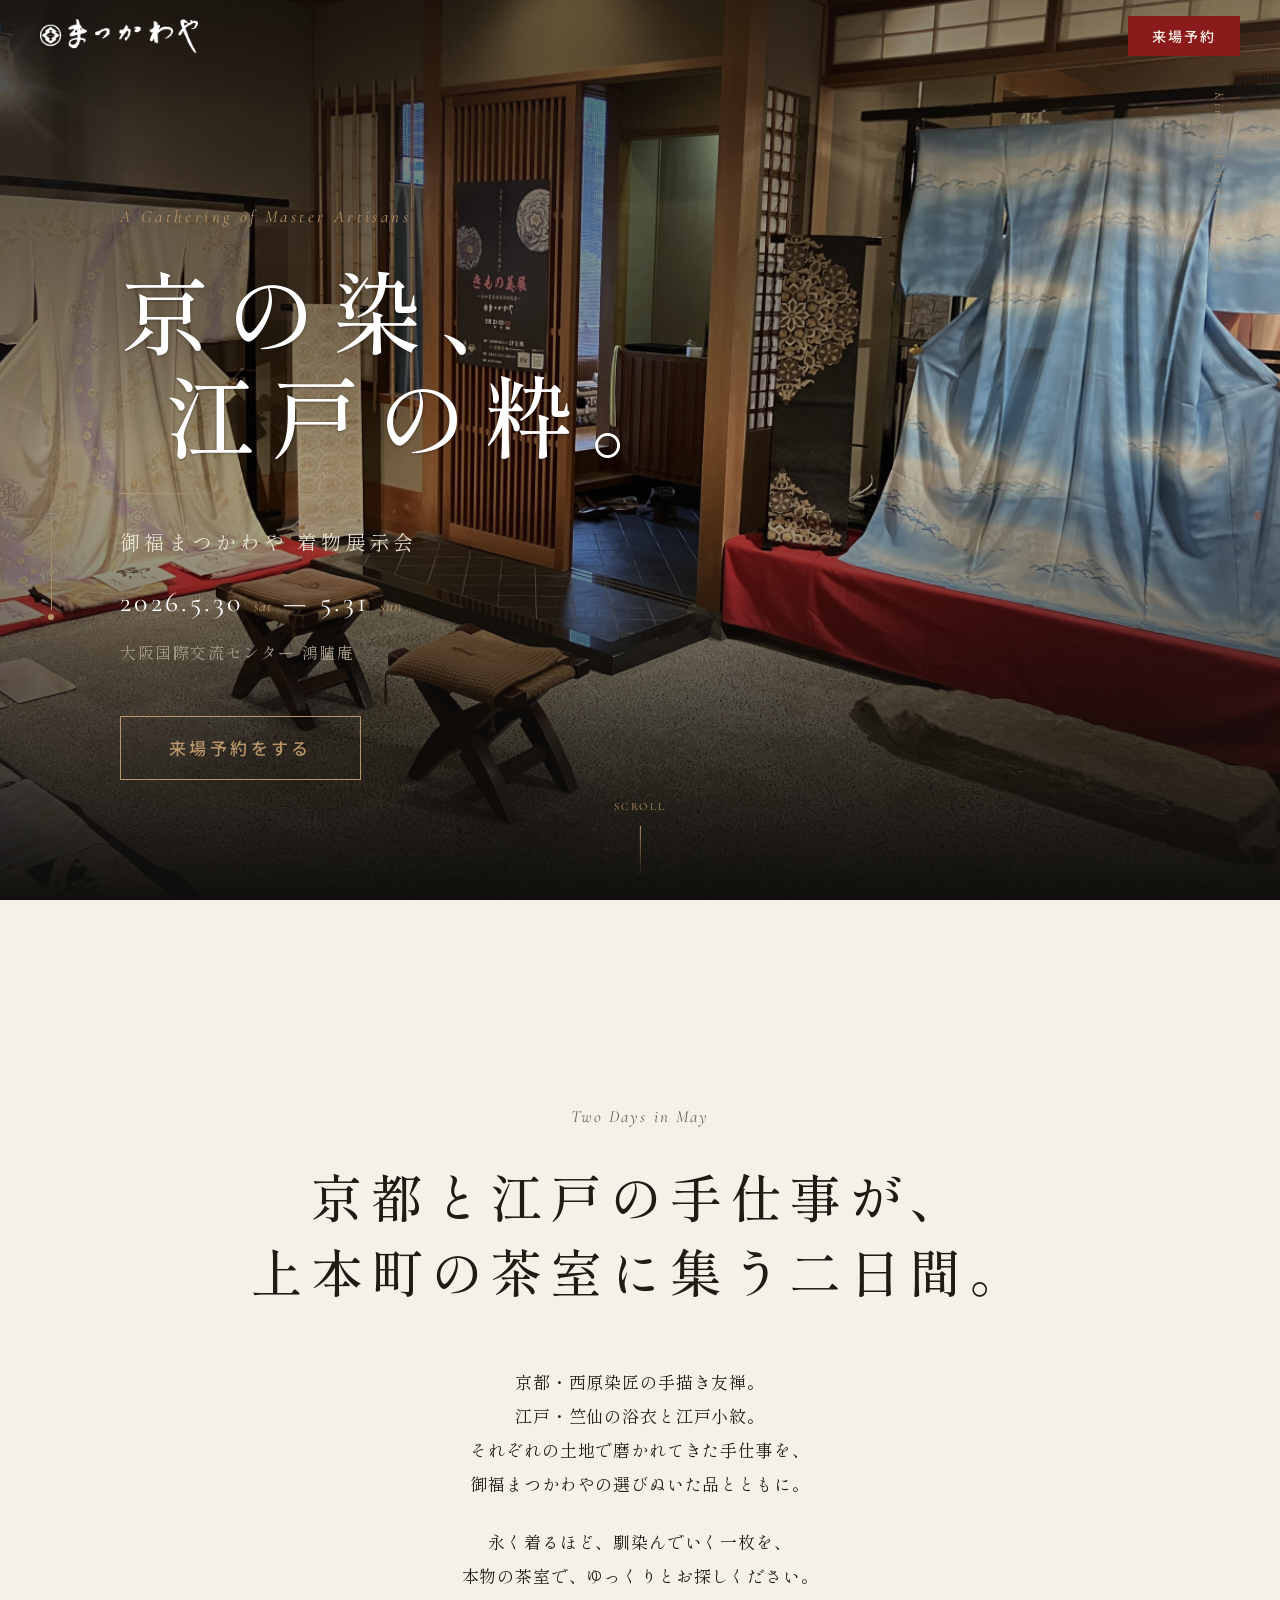
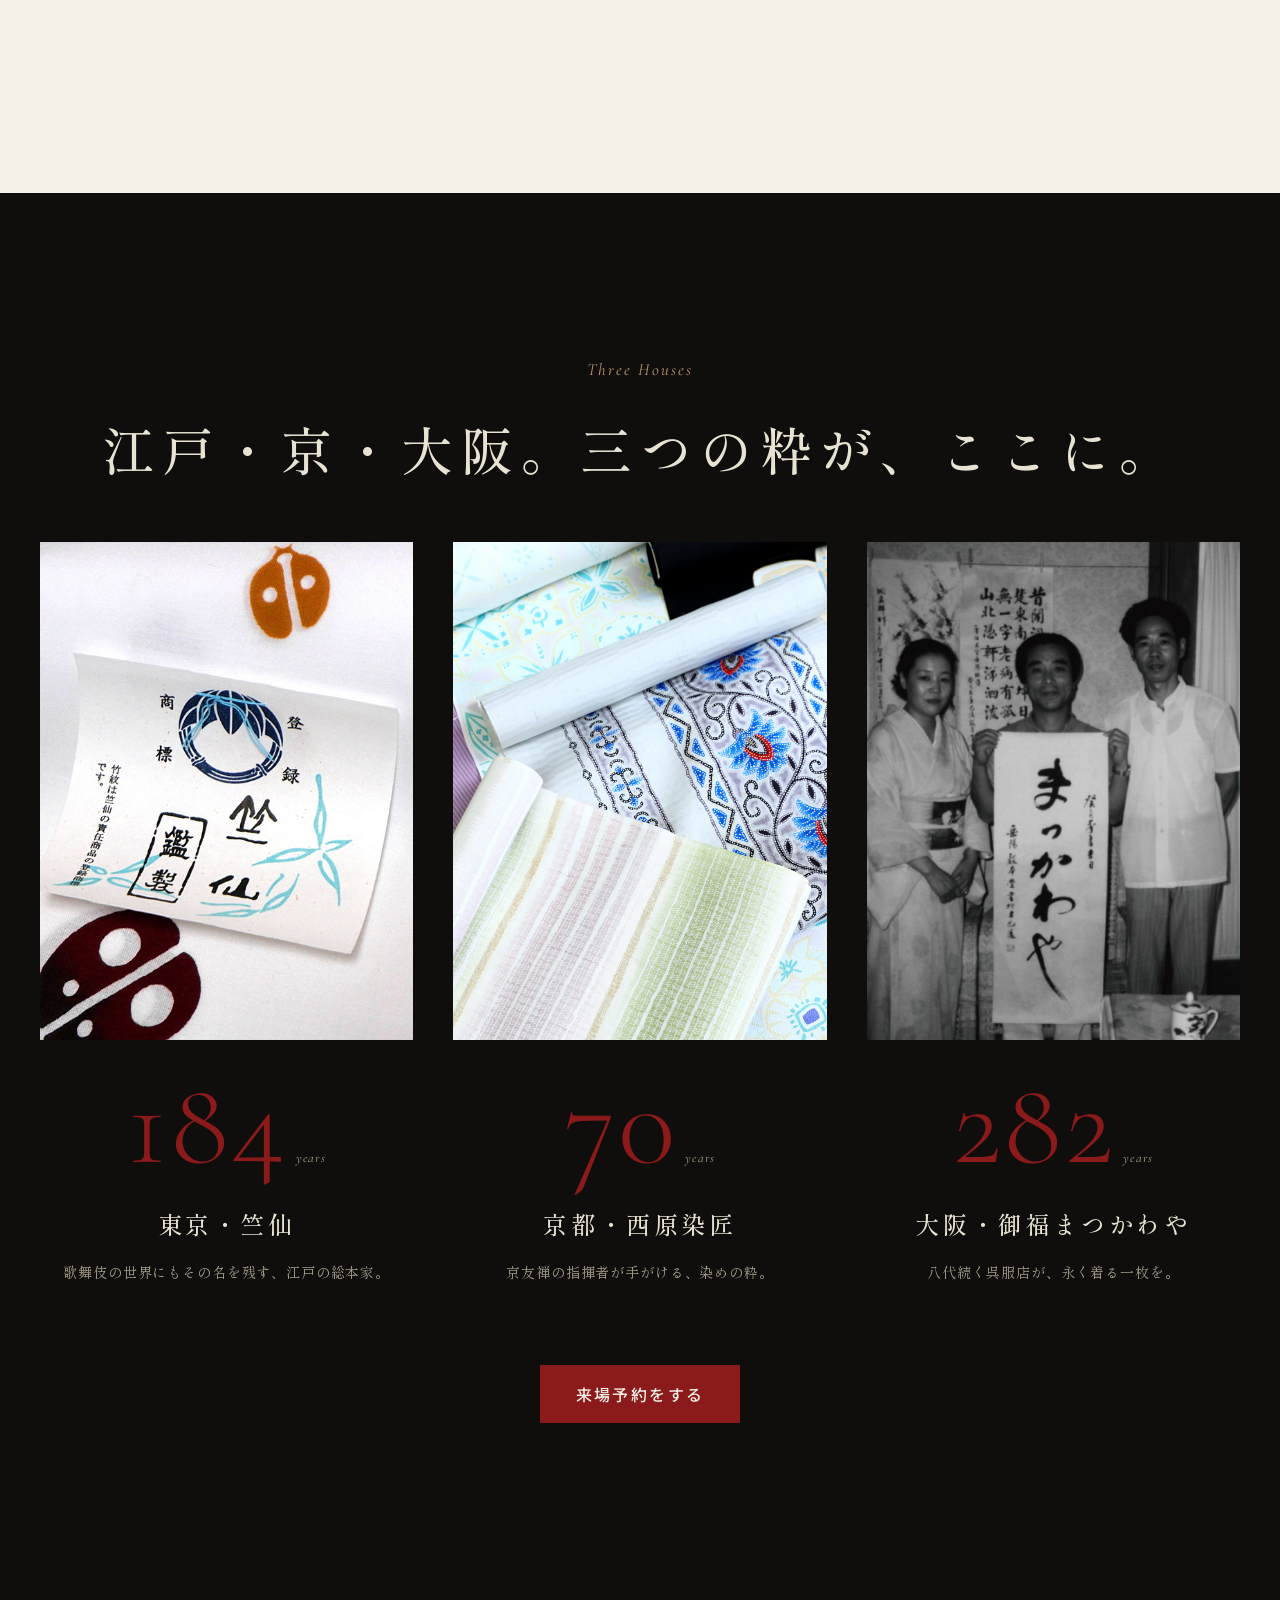
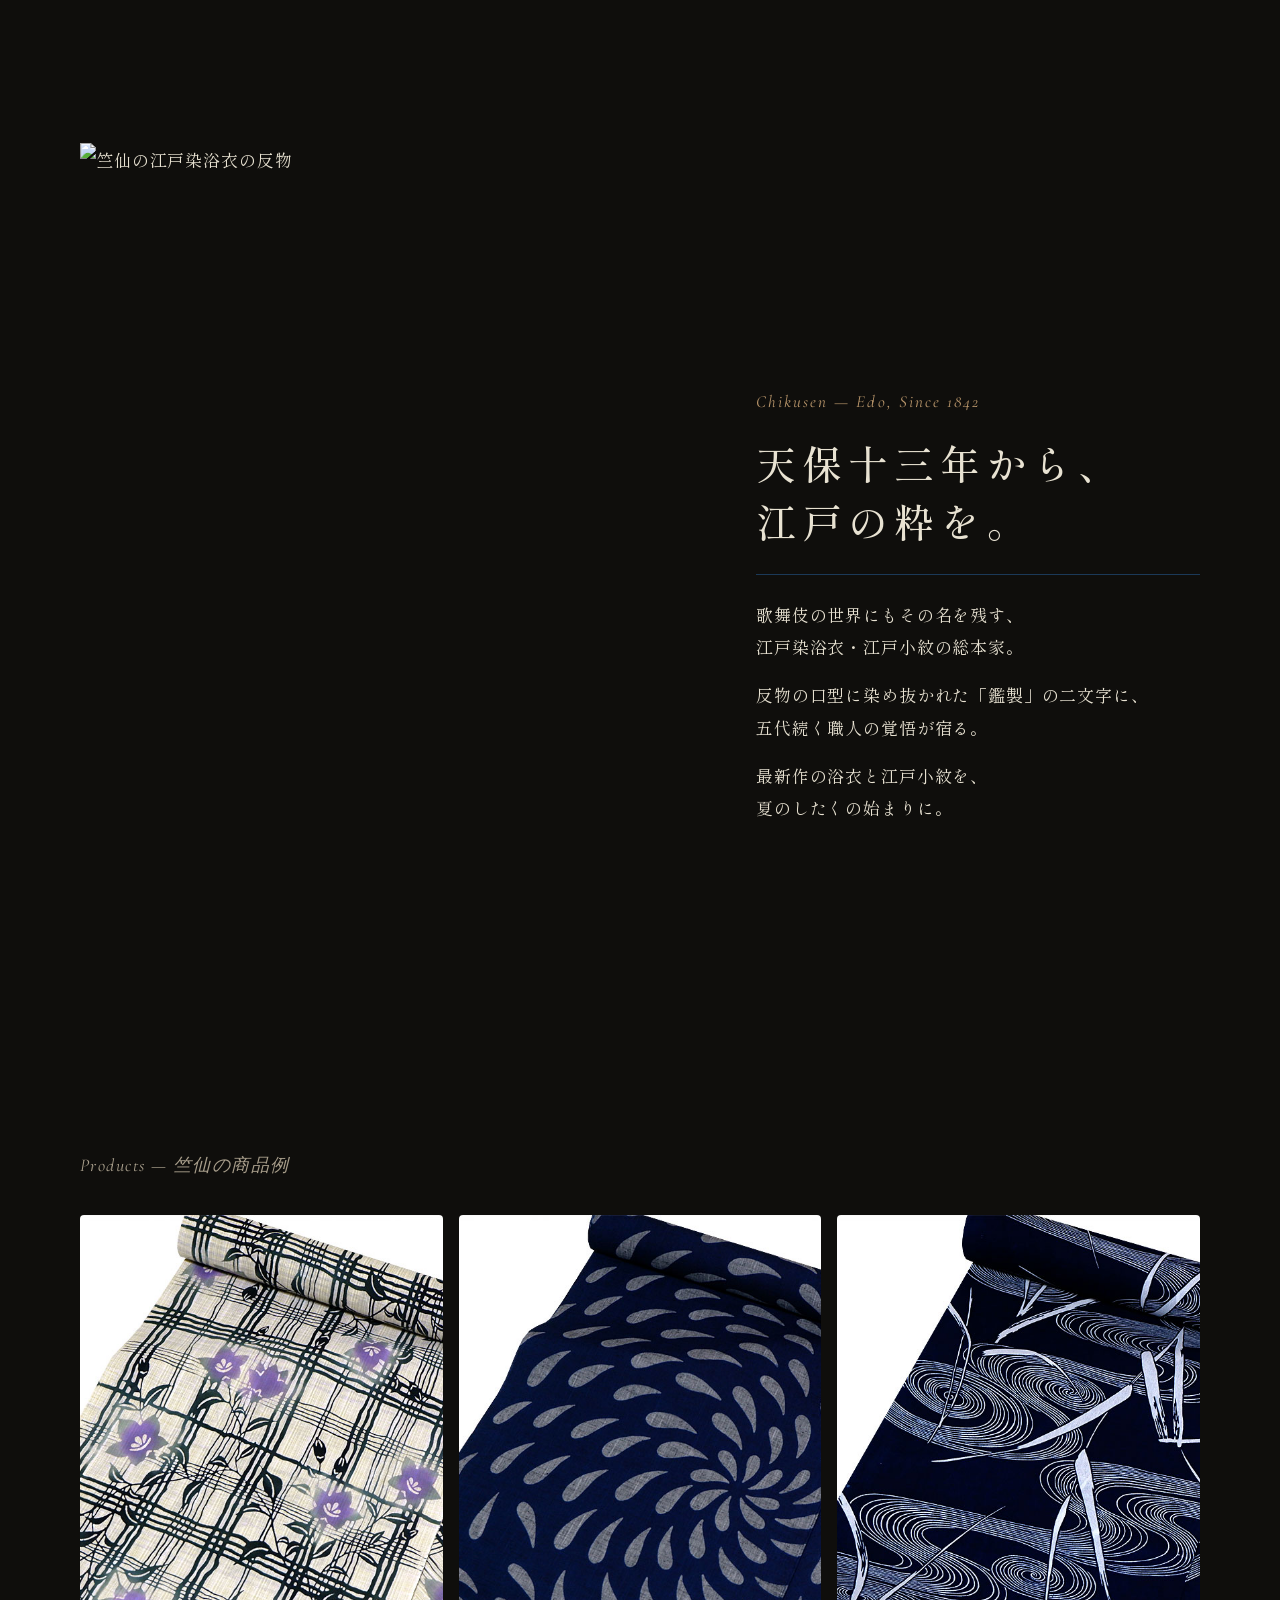
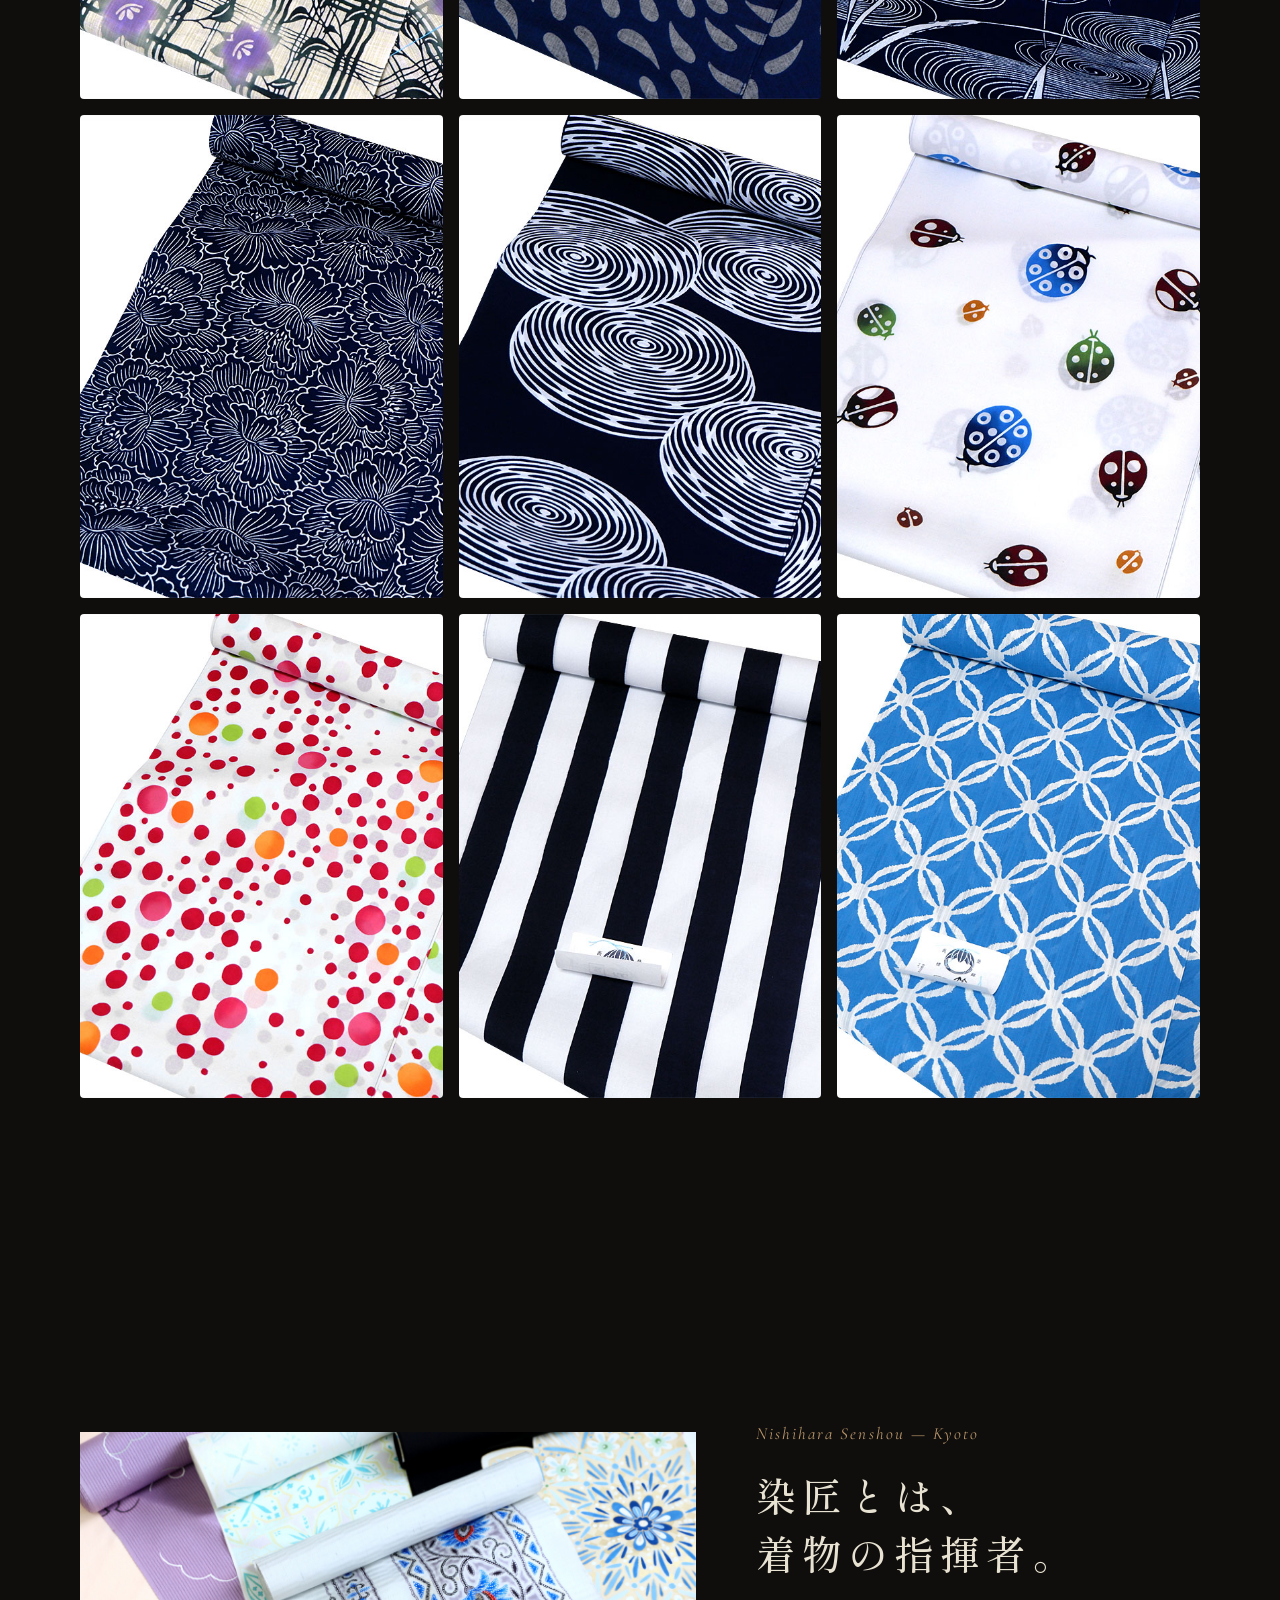
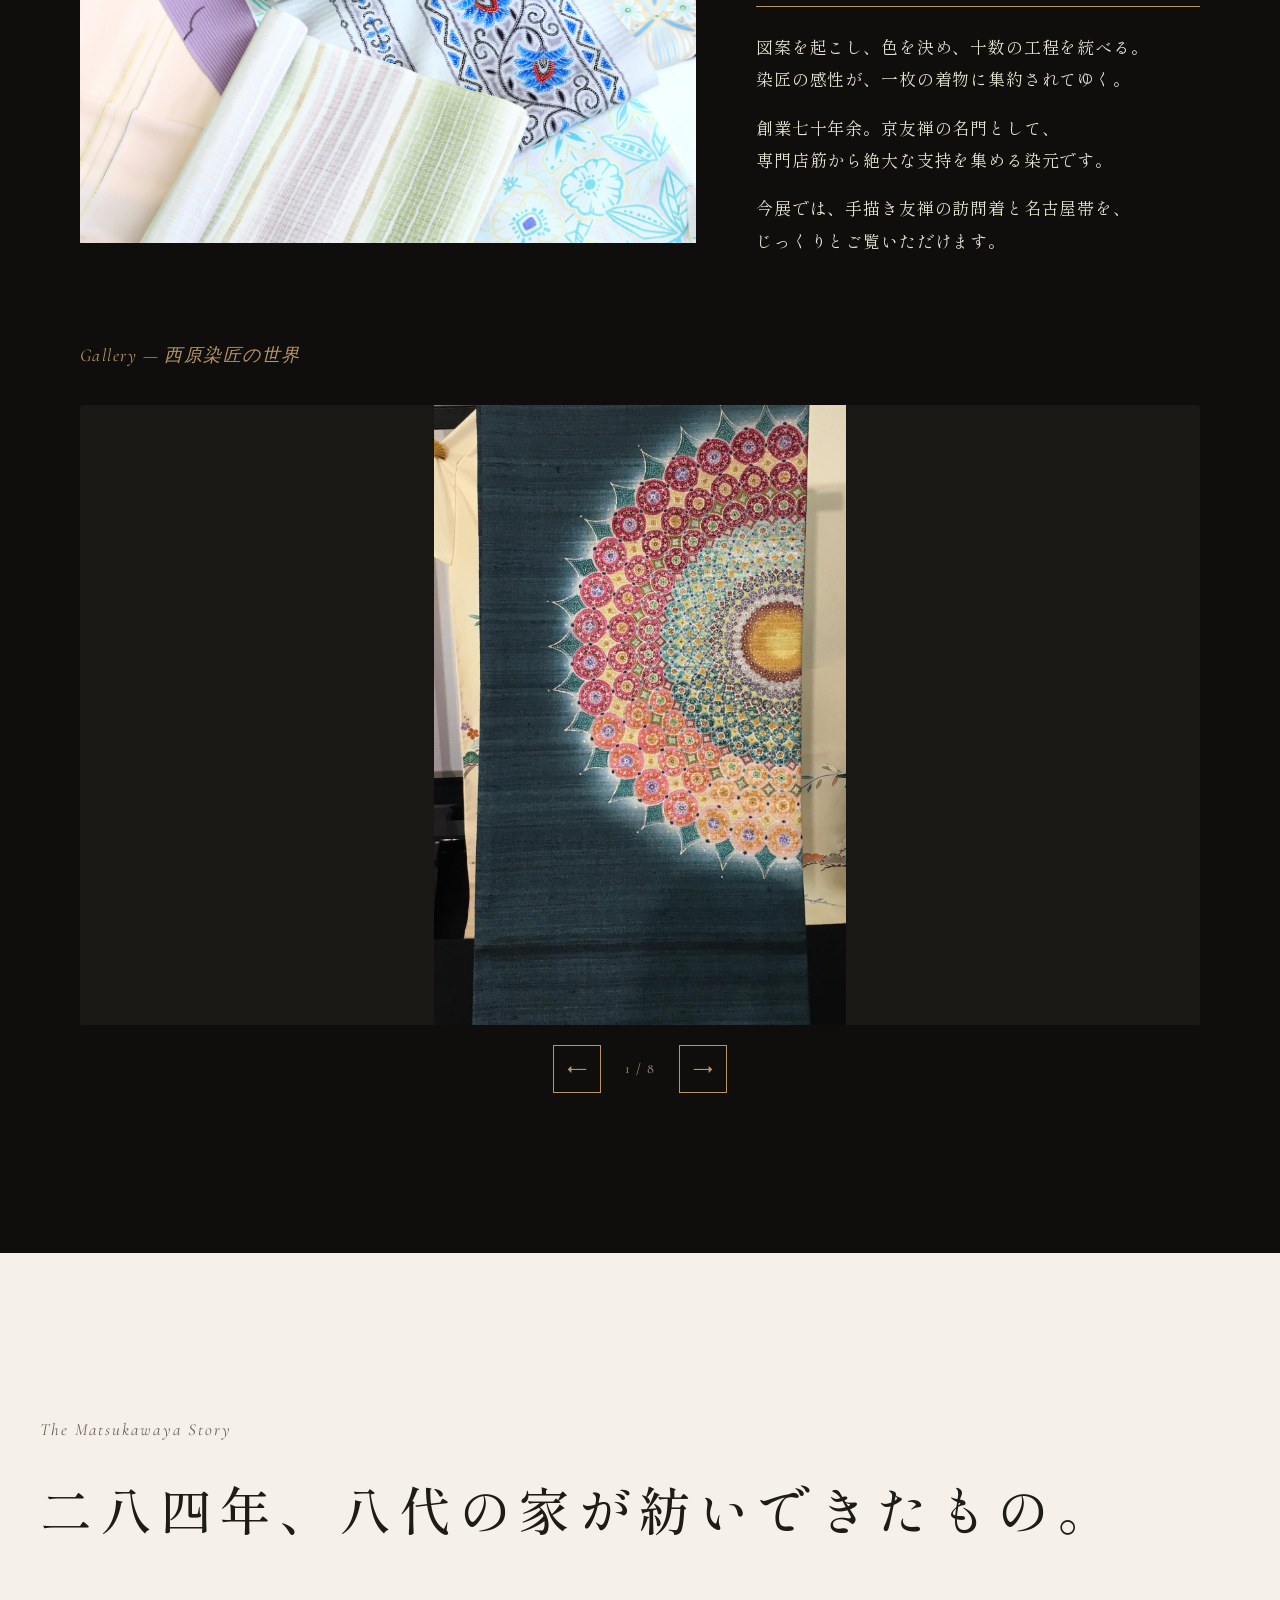
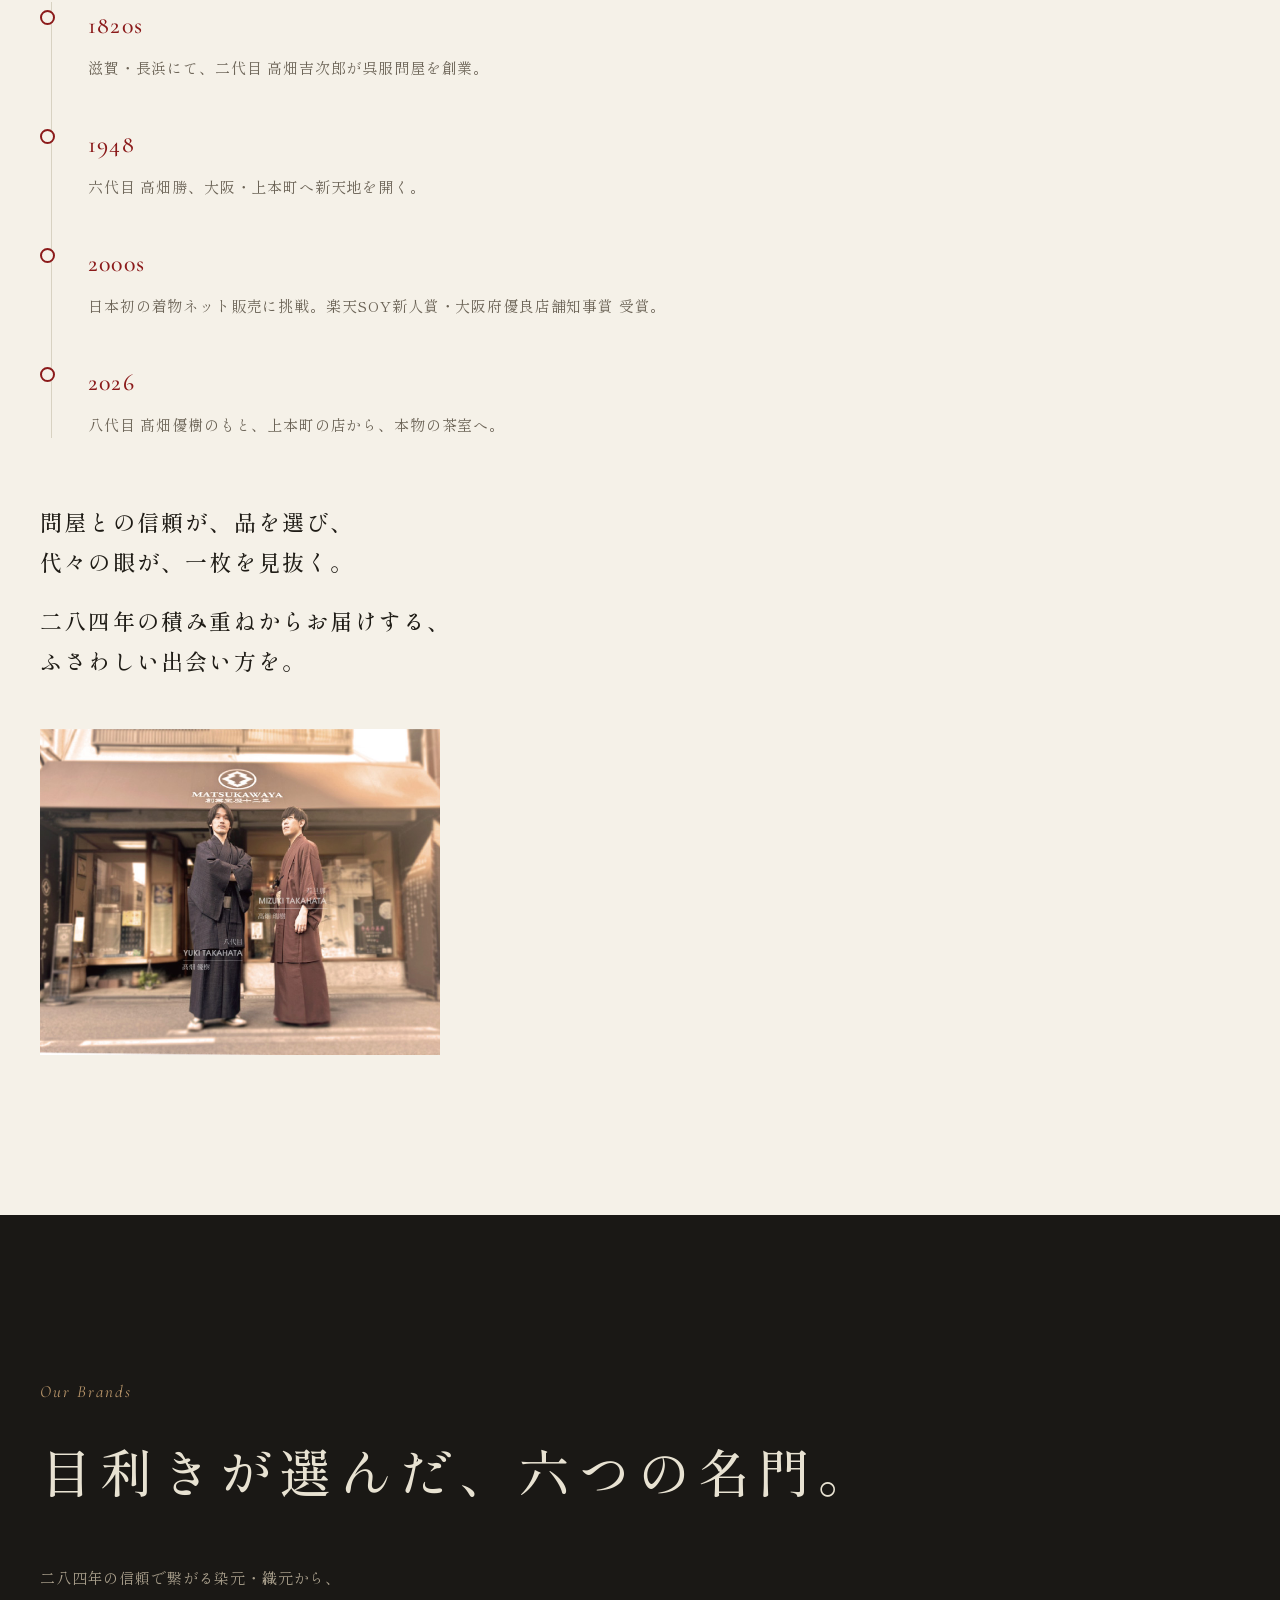
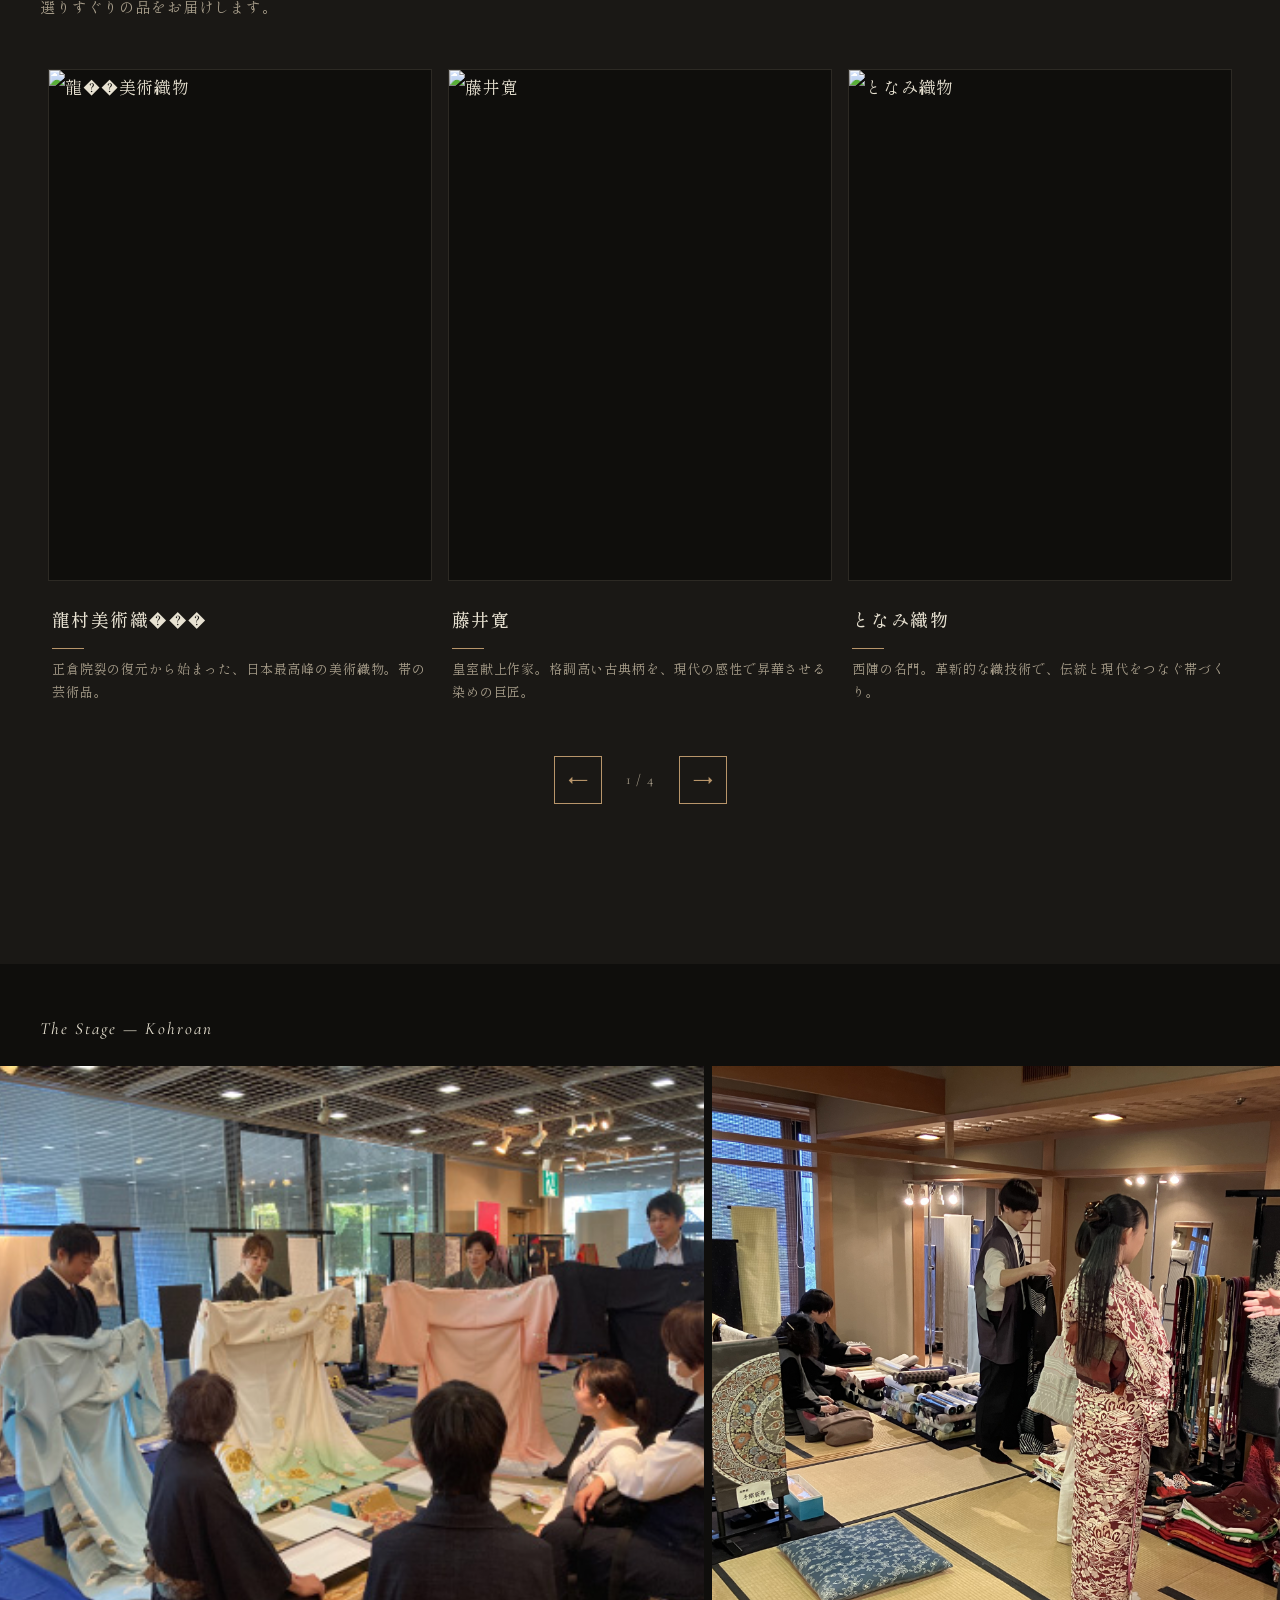
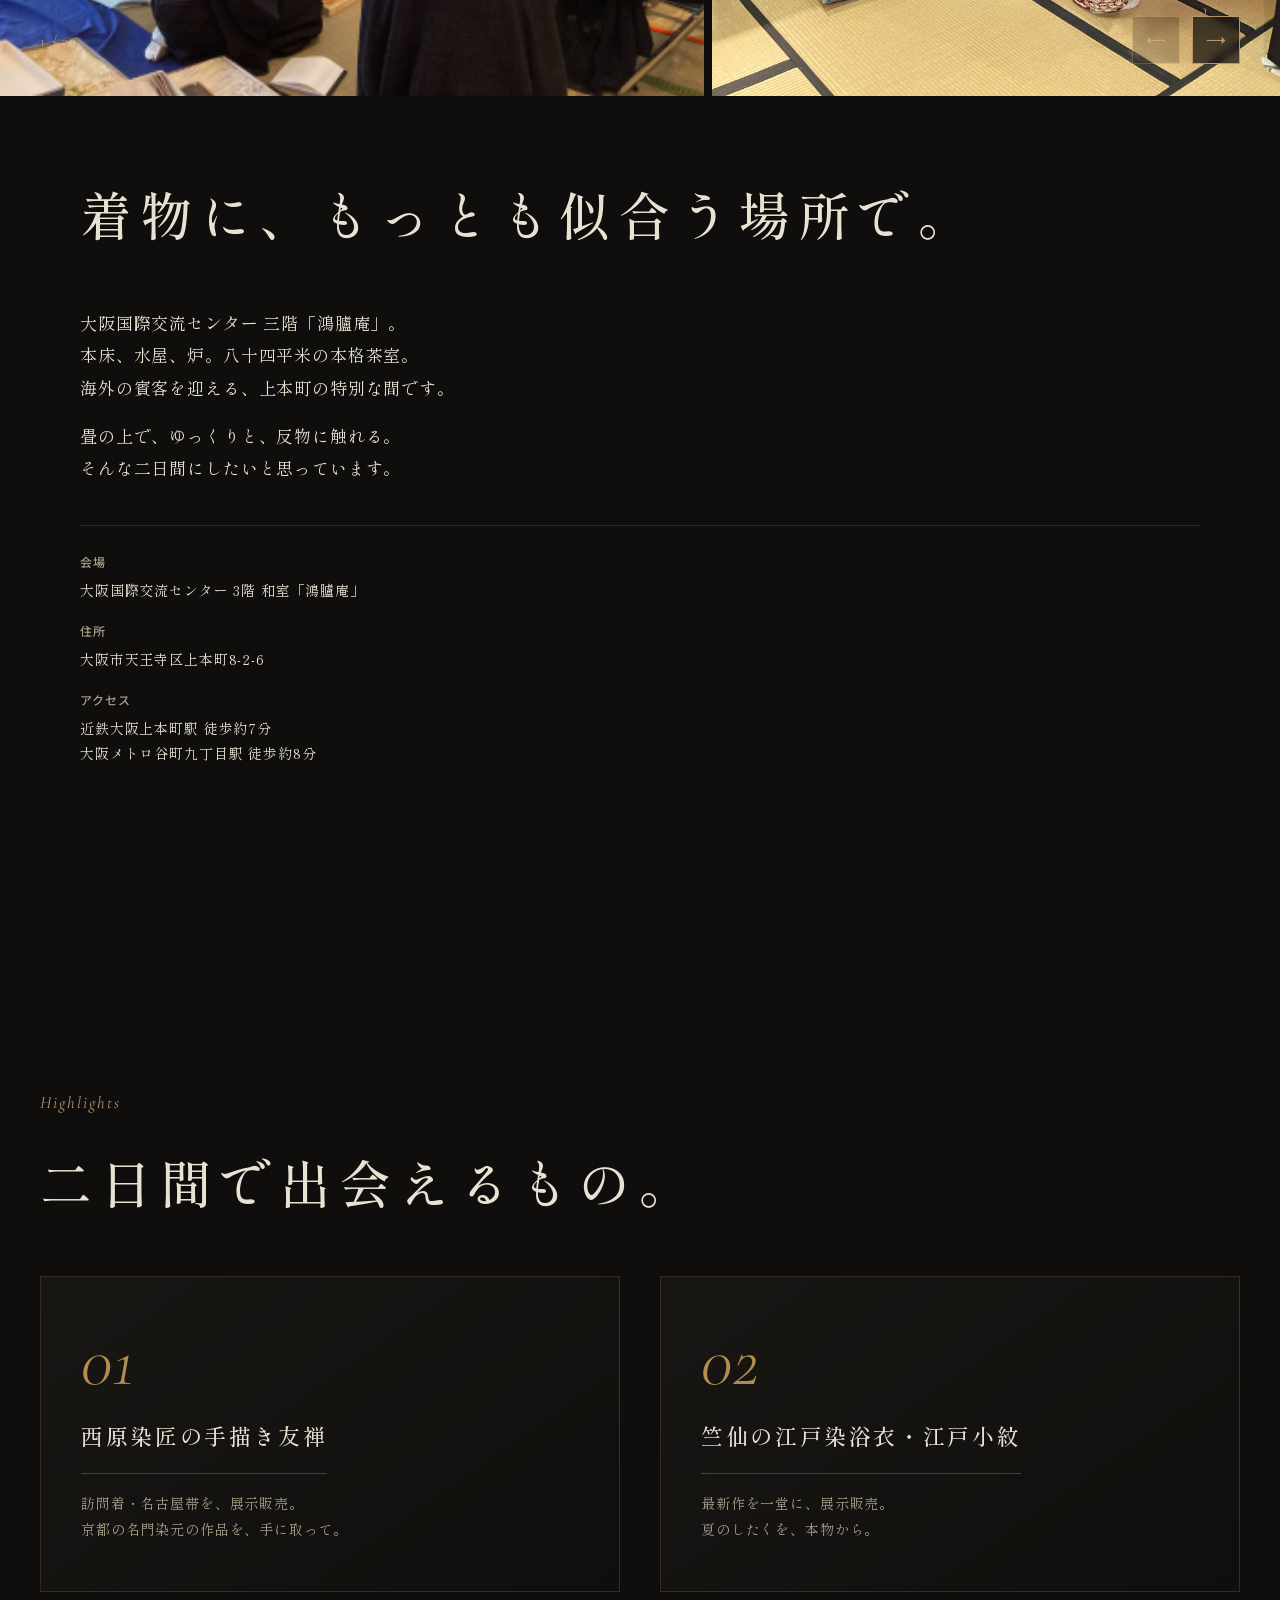
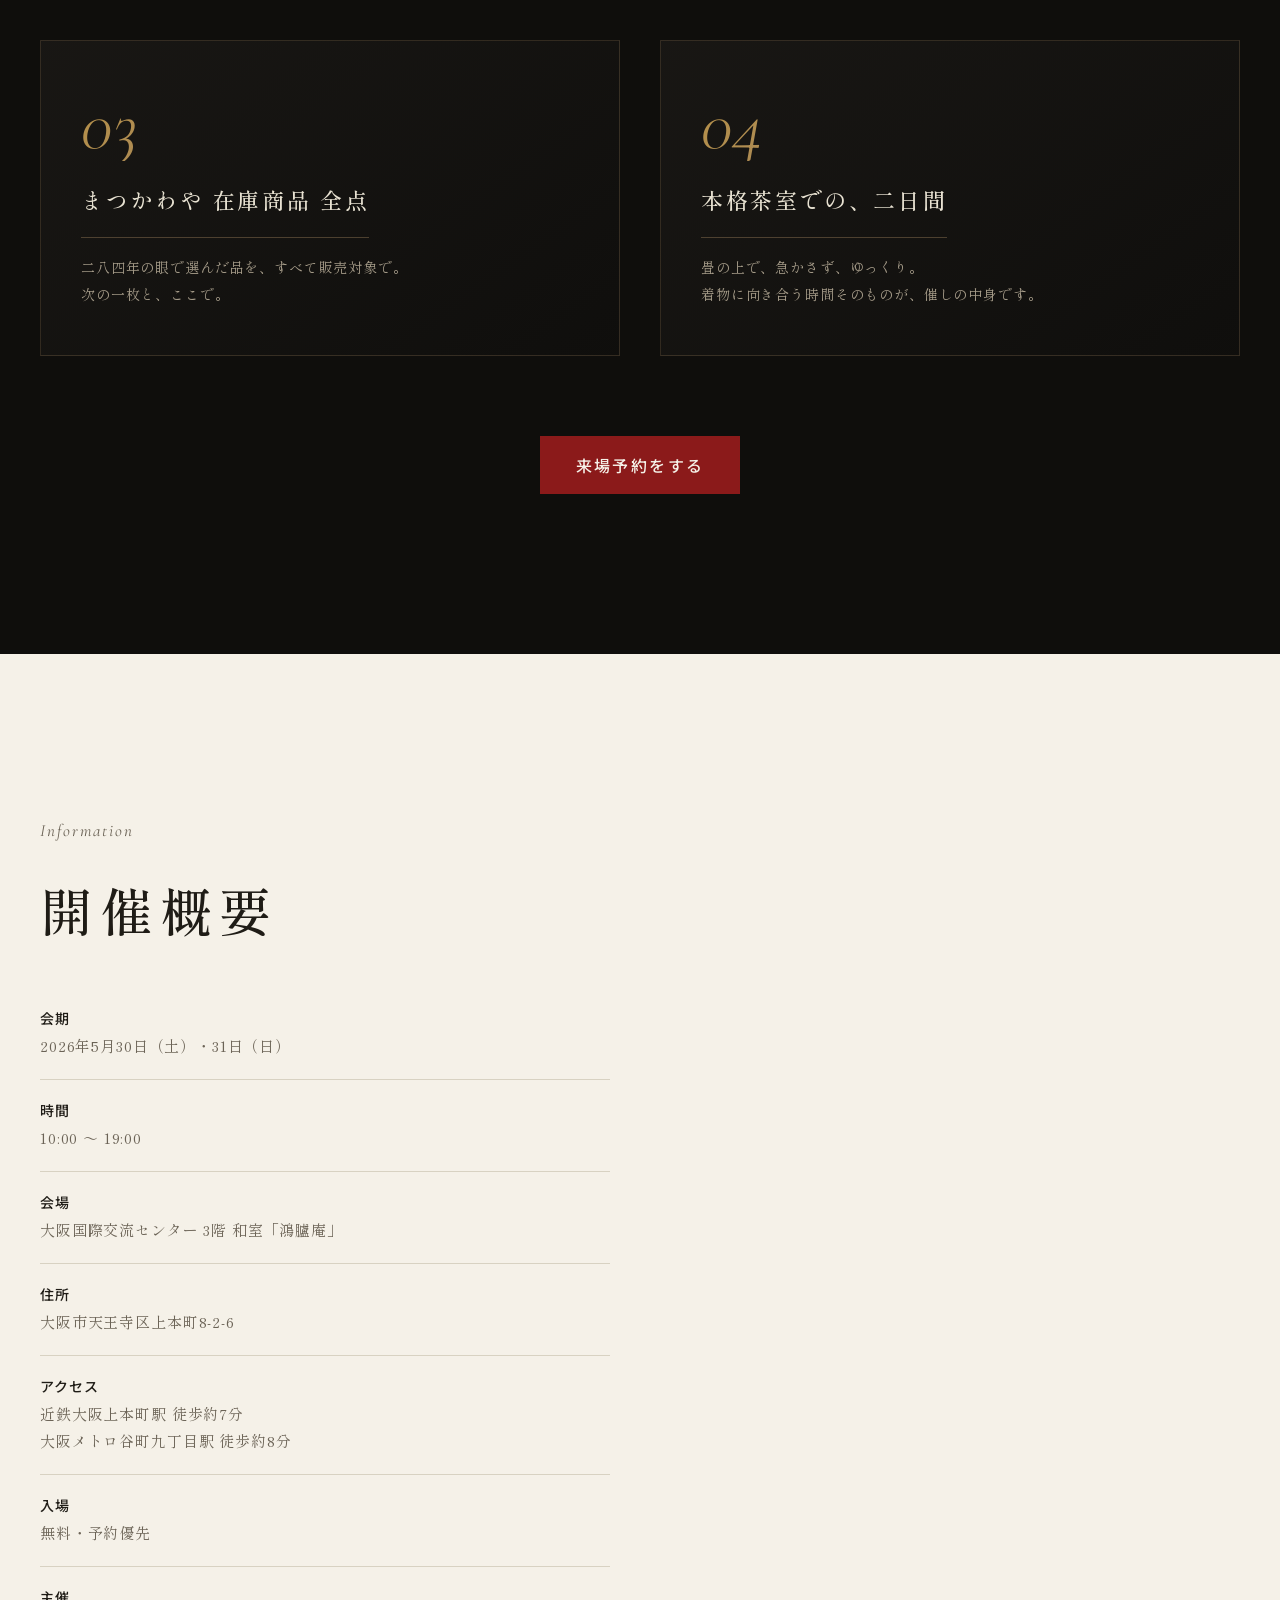
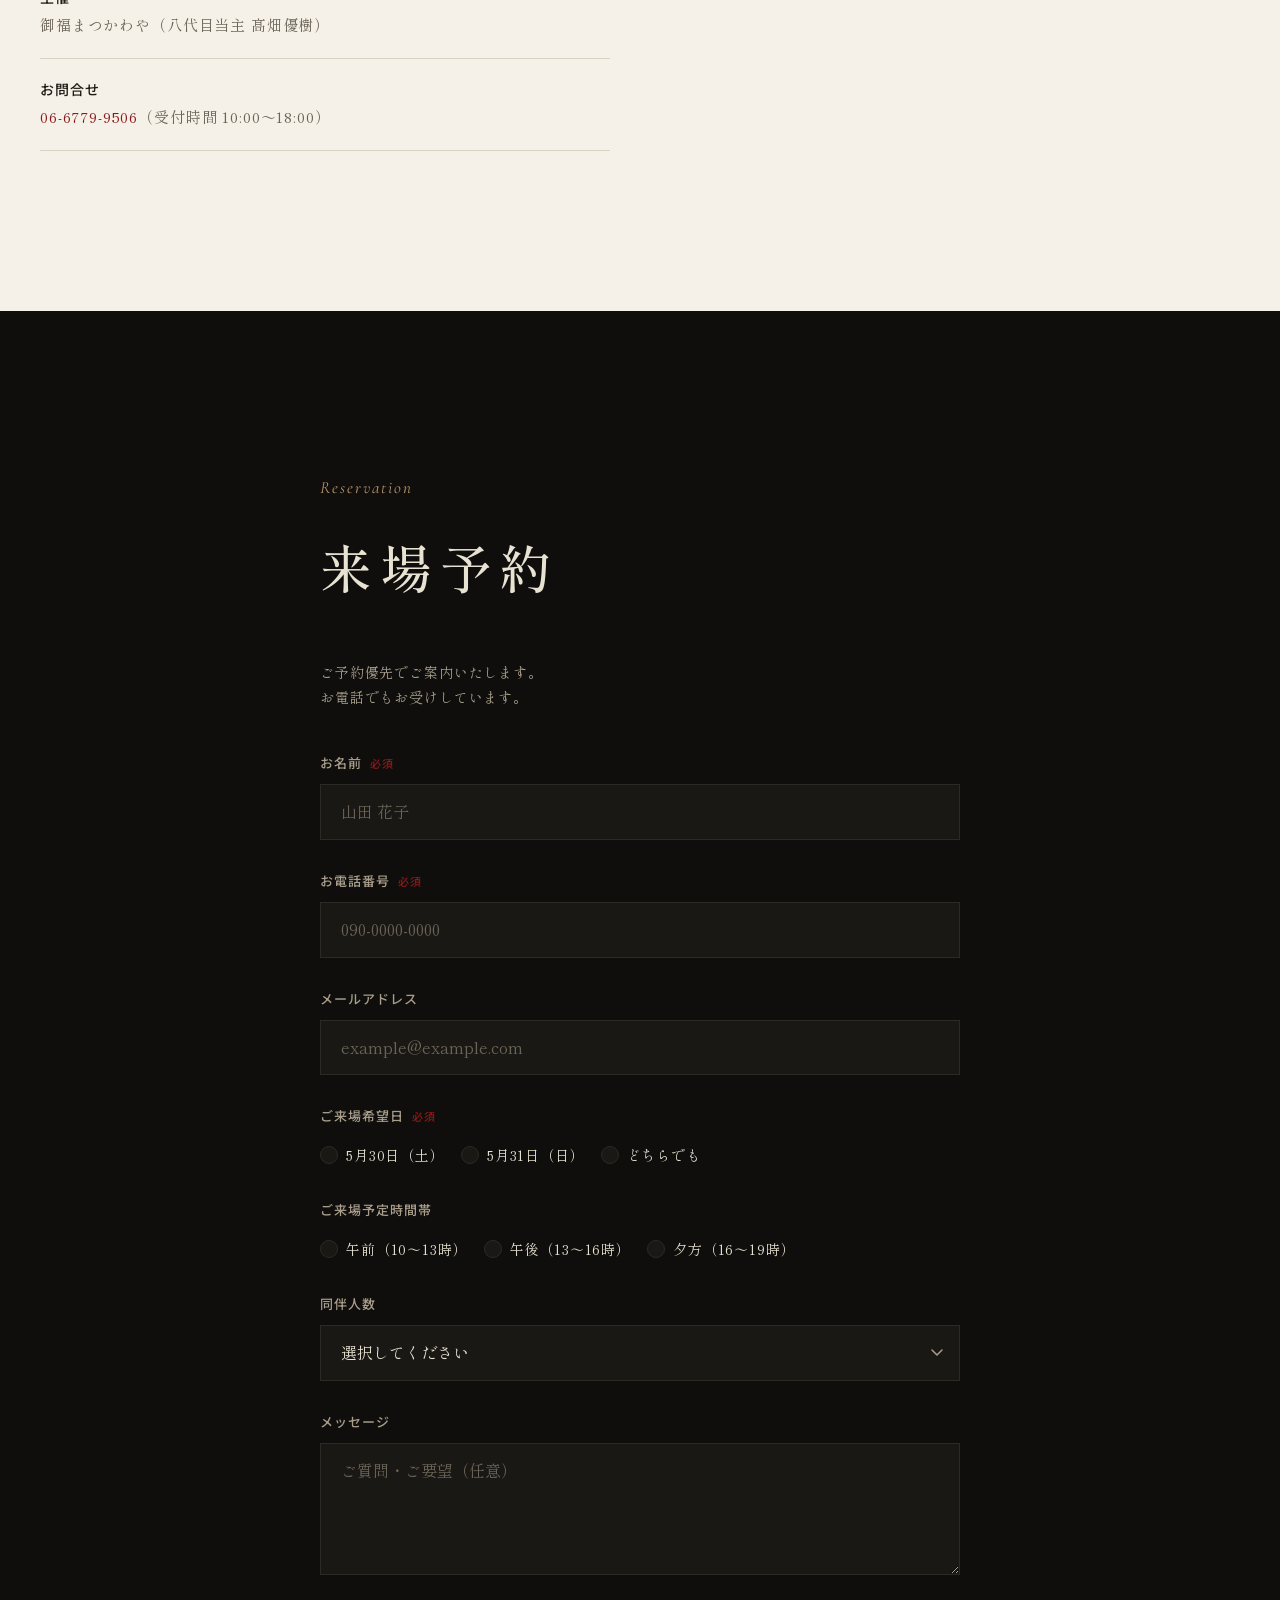
==== commit a91c77ca: "feat: まつかわや取り扱いブランドセクションを追加 - 6ブランド（龍村美術織物/藤井寛/となみ織物/誉田屋源兵衛/しょうざん/岡文織物） - カードスライダー形式（モバイル1枚/タブ2枚/PC3" ====
--- a/index.html
+++ b/index.html
@@ -330,6 +330,90 @@
 </section>
 
 <!-- ============================================
+     SECTION 06b | まつかわやの取り扱いブランド
+     ============================================ -->
+<section id="section-brands" class="section-brands">
+  <div class="section-brands__inner">
+    <p class="en-subtitle fade-in">Our Brands</p>
+    <h2 class="fade-in">目利きが選んだ、六つの名門。</h2>
+    <p class="brands-lead fade-in">二八四年の信頼で繋がる染元・織元から、<br>選りすぐりの品をお届けします。</p>
+
+    <div class="brands-slider fade-in">
+      <div class="brands-slider__viewport">
+        <div class="brands-slider__track" id="brands-slider-track">
+
+          <article class="brand-card">
+            <div class="brand-card__image">
+              <img src="assets/img/brand-placeholder.jpg" alt="龍��美術織物" loading="lazy">
+            </div>
+            <div class="brand-card__body">
+              <h3 class="brand-card__name">龍村美術織���</h3>
+              <p class="brand-card__copy">正倉院裂の復元から始まった、日本最高峰の美術織物。帯の芸術品。</p>
+            </div>
+          </article>
+
+          <article class="brand-card">
+            <div class="brand-card__image">
+              <img src="assets/img/brand-placeholder.jpg" alt="藤井寛" loading="lazy">
+            </div>
+            <div class="brand-card__body">
+              <h3 class="brand-card__name">藤井寛</h3>
+              <p class="brand-card__copy">皇室献上作家。格調高い古典柄を、現代の感性で昇華させる染めの巨匠。</p>
+            </div>
+          </article>
+
+          <article class="brand-card">
+            <div class="brand-card__image">
+              <img src="assets/img/brand-placeholder.jpg" alt="となみ織物" loading="lazy">
+            </div>
+            <div class="brand-card__body">
+              <h3 class="brand-card__name">となみ織物</h3>
+              <p class="brand-card__copy">西陣の名門。革新的な織技術で、伝統と現代をつなぐ帯づくり。</p>
+            </div>
+          </article>
+
+          <article class="brand-card">
+            <div class="brand-card__image">
+              <img src="assets/img/brand-placeholder.jpg" alt="誉田屋源兵衛" loading="lazy">
+            </div>
+            <div class="brand-card__body">
+              <h3 class="brand-card__name">誉田屋源兵衛</h3>
+              <p class="brand-card__copy">創業二八〇年。帯の最高峰として、唯一無二の存在感を放つ西陣の老舗。</p>
+            </div>
+          </article>
+
+          <article class="brand-card">
+            <div class="brand-card__image">
+              <img src="assets/img/brand-placeholder.jpg" alt="しょうざん" loading="lazy">
+            </div>
+            <div class="brand-card__body">
+              <h3 class="brand-card__name">し���うざん</h3>
+              <p class="brand-card__copy">北山杉の里で生まれた、生紬の独特な風合い。カジュアルの最高峰。</p>
+            </div>
+          </article>
+
+          <article class="brand-card">
+            <div class="brand-card__image">
+              <img src="assets/img/brand-placeholder.jpg" alt="岡文織物" loading="lazy">
+            </div>
+            <div class="brand-card__body">
+              <h3 class="brand-card__name">岡文織物</h3>
+              <p class="brand-card__copy">西陣の織元。繊細な箔使いと上品な意匠で、フォーマルからカジュアルまで。</p>
+            </div>
+          </article>
+
+        </div>
+      </div>
+      <div class="brands-slider__nav">
+        <button class="brands-slider__btn" id="brands-prev" aria-label="前へ">&#8592;</button>
+        <span class="brands-slider__counter" id="brands-counter">1 / 6</span>
+        <button class="brands-slider__btn" id="brands-next" aria-label="次へ">&#8594;</button>
+      </div>
+    </div>
+  </div>
+</section>
+
+<!-- ============================================
      SECTION 07 | 会場
      ============================================ -->
 <section id="section-07" class="section-venue">
--- a/assets/css/style.css
+++ b/assets/css/style.css
@@ -1529,6 +1529,148 @@
 .matukawaya-portrait img {
   width: 100%;
   height: auto;
+}
+
+/* ------------------------------------------------------------
+   12b. ブランドセクション
+   ------------------------------------------------------------ */
+.section-brands {
+  background-color: var(--color-bg-alt);
+  padding: var(--section-padding-y) 20px;
+}
+
+@media (min-width: 1024px) {
+  .section-brands {
+    padding-inline: 40px;
+  }
+}
+
+.section-brands__inner {
+  max-width: var(--container-max);
+  margin-inline: auto;
+}
+
+.brands-lead {
+  font-size: 15px;
+  line-height: 1.9;
+  color: var(--color-text-mute);
+  margin-top: 24px;
+}
+
+/* ブランドスライダー */
+.brands-slider {
+  margin-top: 48px;
+}
+
+.brands-slider__viewport {
+  overflow: hidden;
+}
+
+.brands-slider__track {
+  display: flex;
+  transition: transform 0.5s cubic-bezier(0.25, 0.46, 0.45, 0.94);
+}
+
+.brand-card {
+  flex: 0 0 100%;
+  padding: 0 8px;
+}
+
+@media (min-width: 768px) {
+  .brand-card {
+    flex: 0 0 50%;
+  }
+}
+
+@media (min-width: 1024px) {
+  .brand-card {
+    flex: 0 0 33.333%;
+  }
+}
+
+.brand-card__image {
+  position: relative;
+  overflow: hidden;
+  aspect-ratio: 3 / 4;
+  background: var(--color-bg);
+  border: 1px solid var(--color-border-dark);
+}
+
+.brand-card__image img {
+  width: 100%;
+  height: 100%;
+  object-fit: cover;
+  transition: transform 0.6s cubic-bezier(0.16, 1, 0.3, 1);
+}
+
+.brand-card:hover .brand-card__image img {
+  transform: scale(1.04);
+}
+
+.brand-card__body {
+  padding: 20px 4px;
+}
+
+.brand-card__name {
+  font-family: var(--font-mincho);
+  font-size: 18px;
+  font-weight: 500;
+  letter-spacing: 0.08em;
+  color: var(--color-text-light);
+  margin-bottom: 8px;
+  position: relative;
+  padding-bottom: 12px;
+}
+
+.brand-card__name::after {
+  content: "";
+  position: absolute;
+  bottom: 0;
+  left: 0;
+  width: 32px;
+  height: 1px;
+  background: var(--color-gold);
+}
+
+.brand-card__copy {
+  font-size: 13px;
+  line-height: 1.8;
+  color: var(--color-text-mute);
+}
+
+/* ブランドスライダー ナビ */
+.brands-slider__nav {
+  display: flex;
+  align-items: center;
+  justify-content: center;
+  gap: 24px;
+  margin-top: 32px;
+}
+
+.brands-slider__btn {
+  width: 48px;
+  height: 48px;
+  border: 1px solid var(--color-gold);
+  background: transparent;
+  color: var(--color-gold);
+  font-size: 20px;
+  cursor: pointer;
+  transition: background 0.3s ease, color 0.3s ease;
+  display: flex;
+  align-items: center;
+  justify-content: center;
+}
+
+.brands-slider__btn:hover {
+  background: var(--color-gold);
+  color: var(--color-bg);
+}
+
+.brands-slider__counter {
+  font-family: var(--font-serif-en);
+  font-size: 14px;
+  color: var(--color-text-mute);
+  letter-spacing: 0.1em;
 }
 
 /* ------------------------------------------------------------
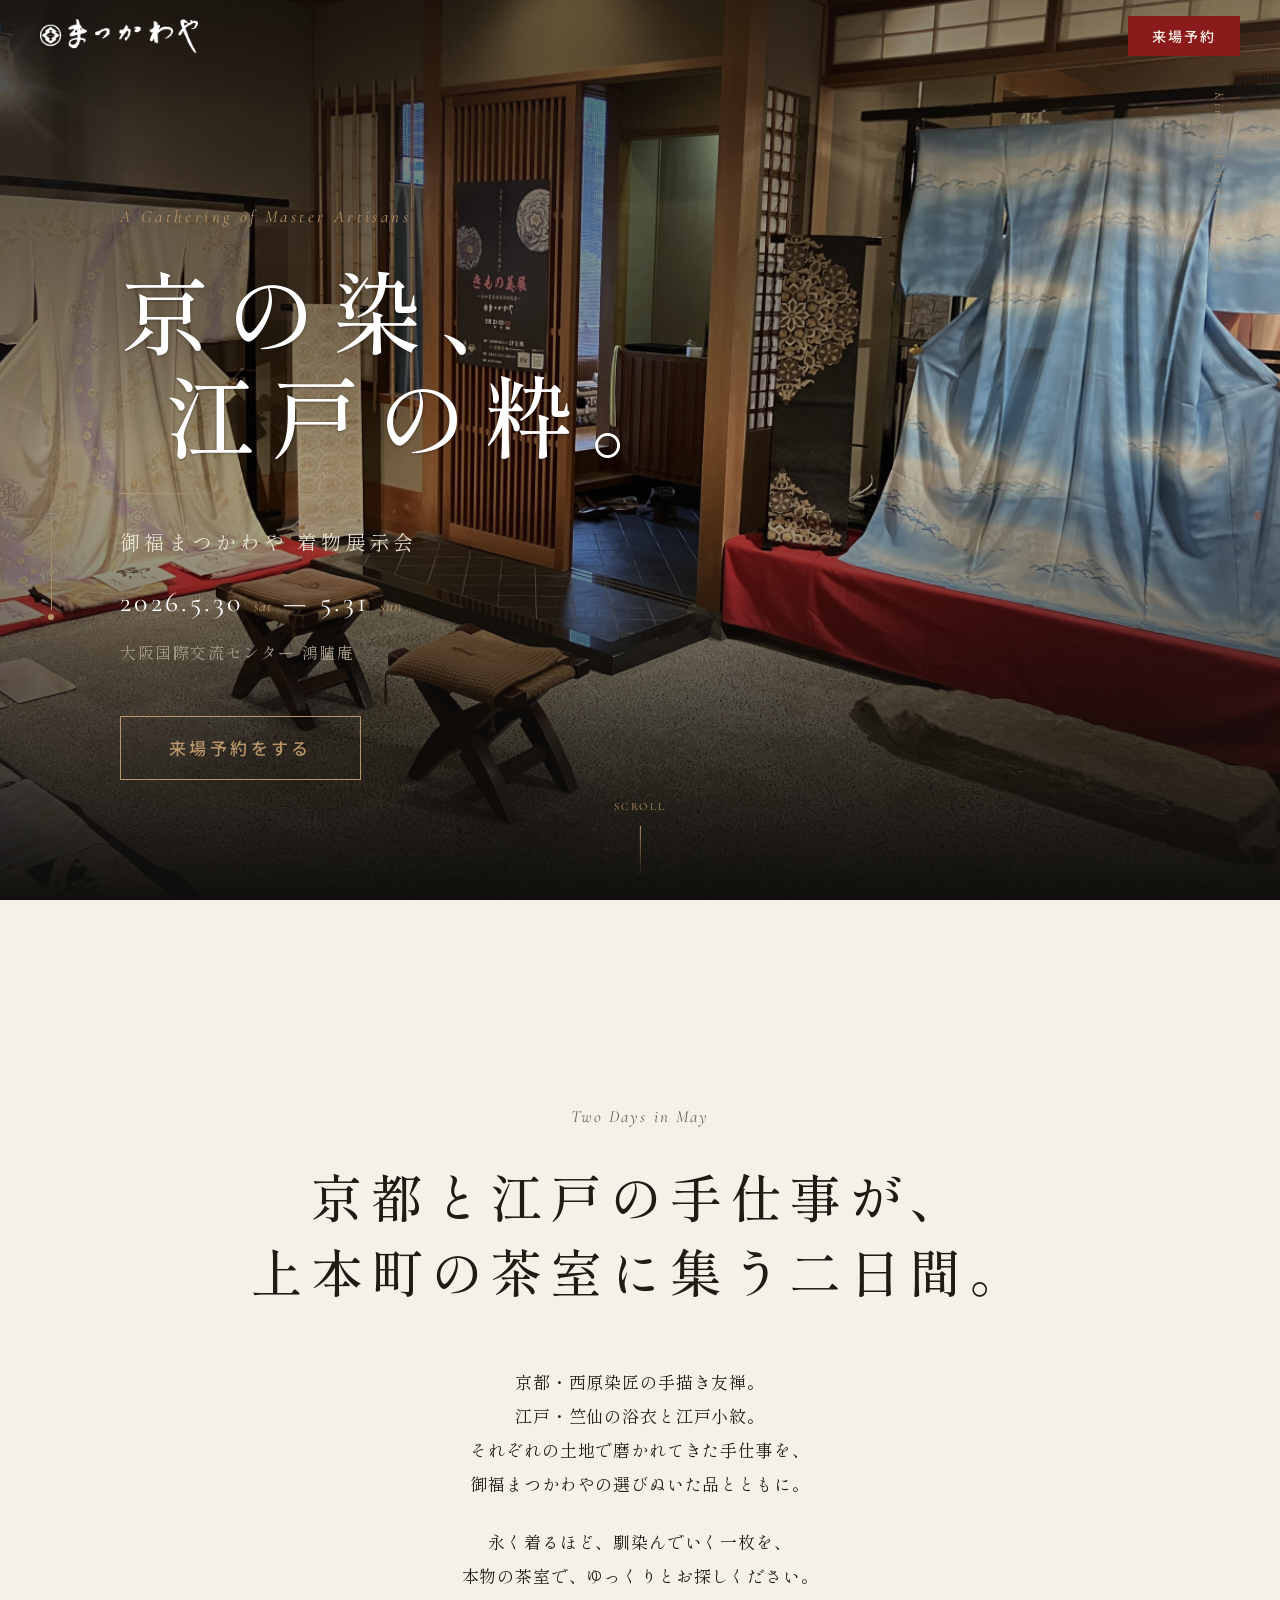
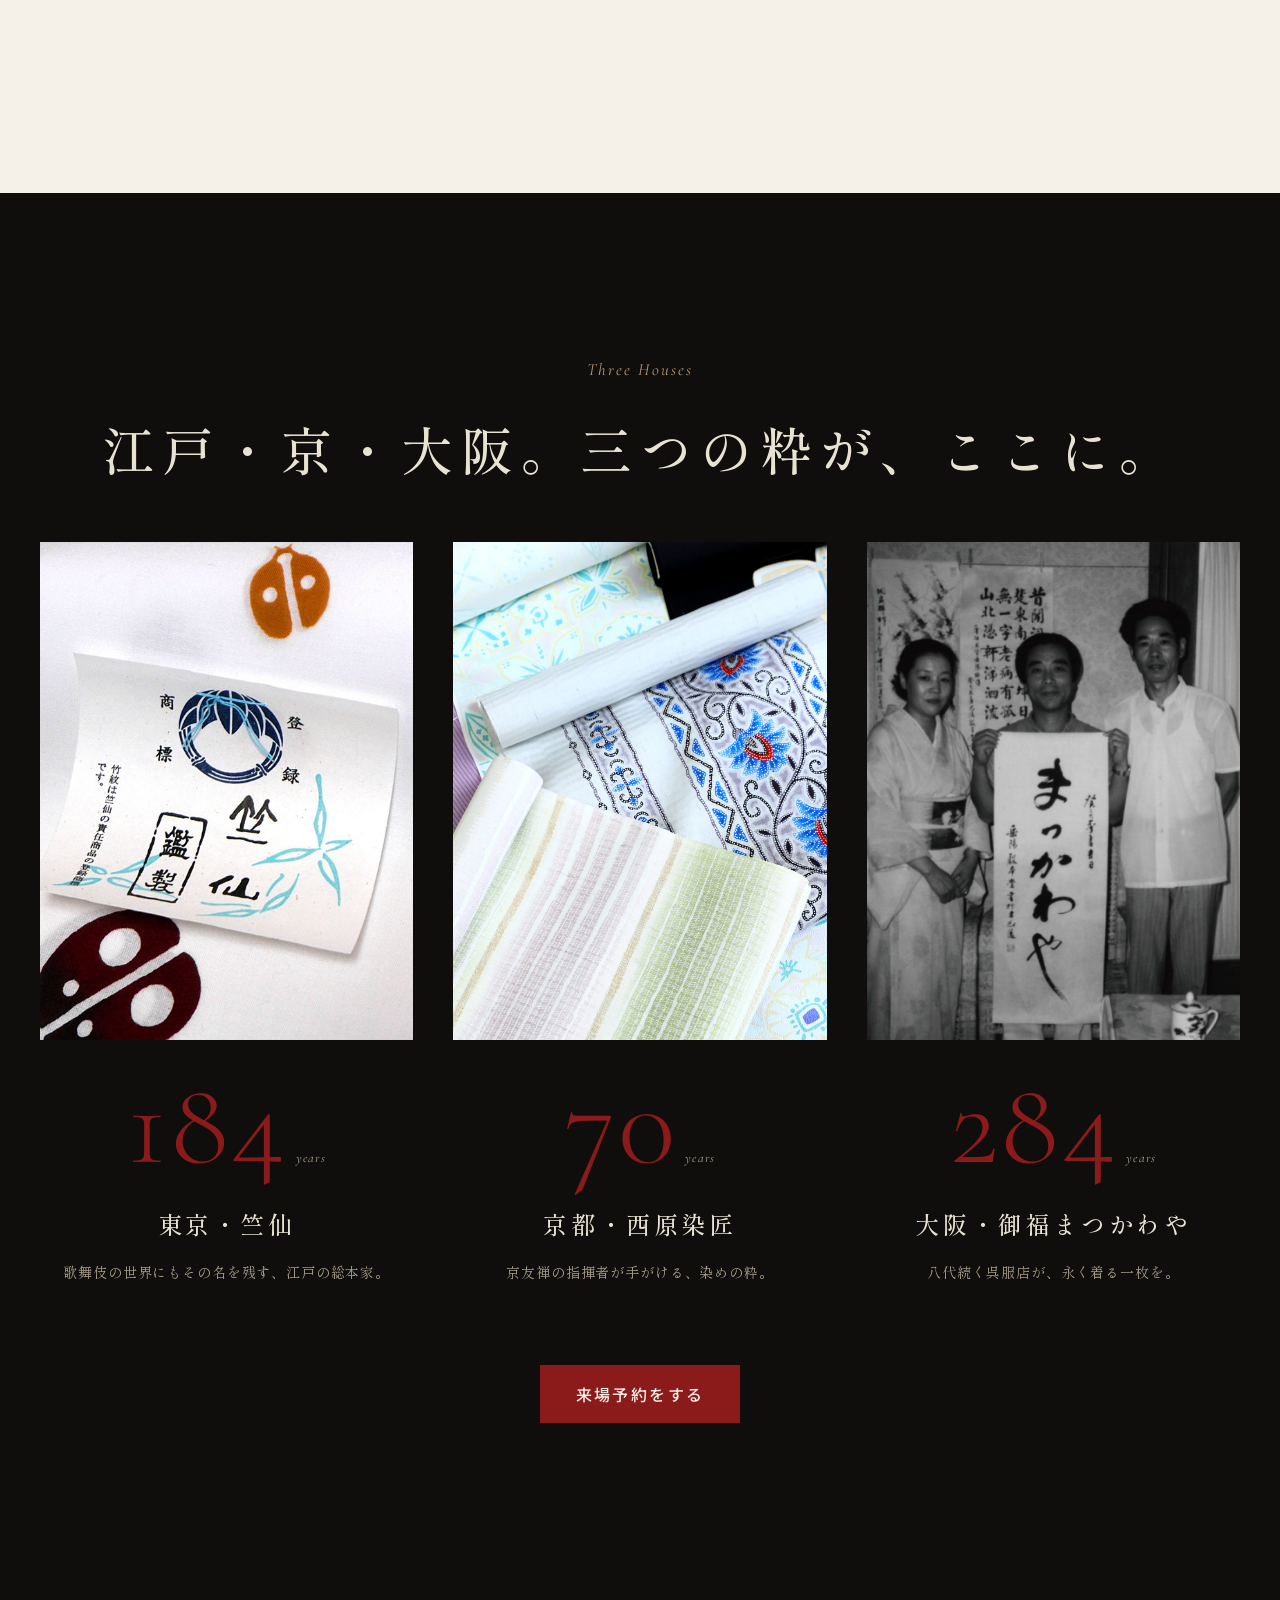
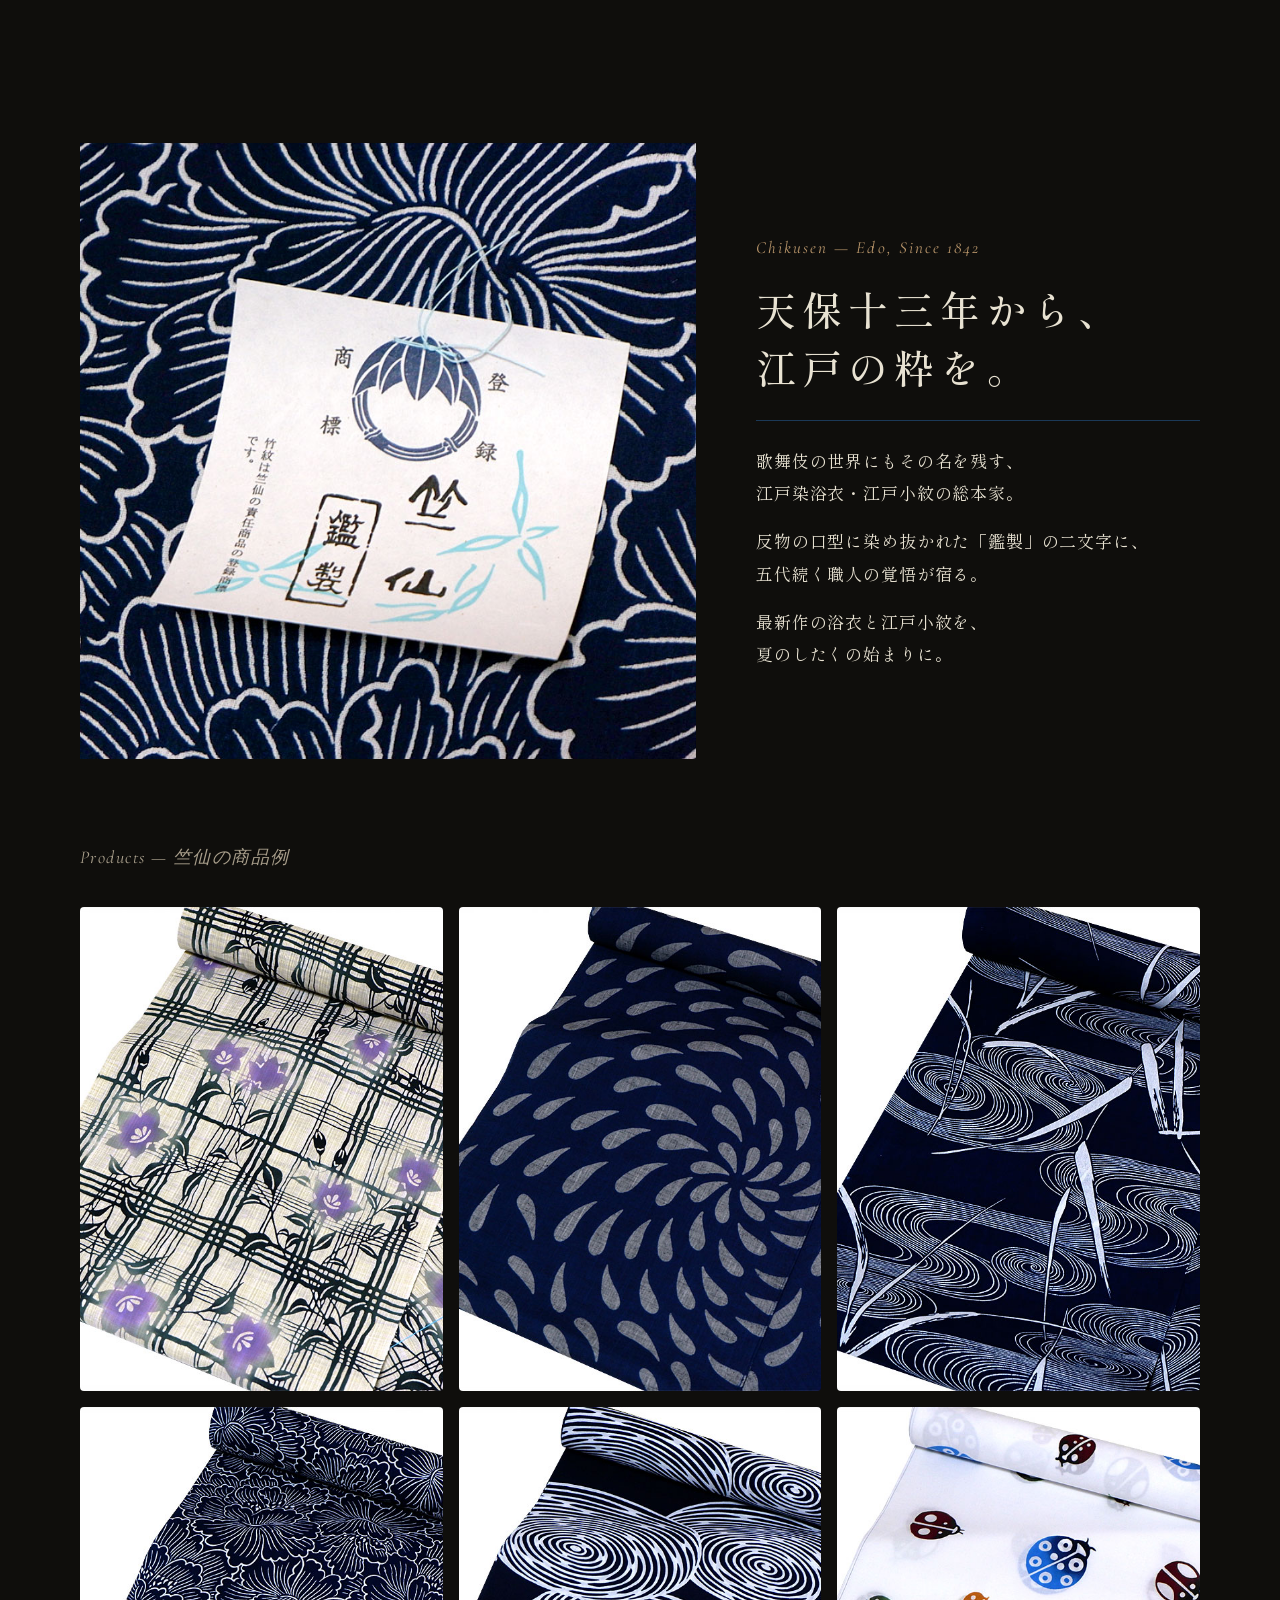
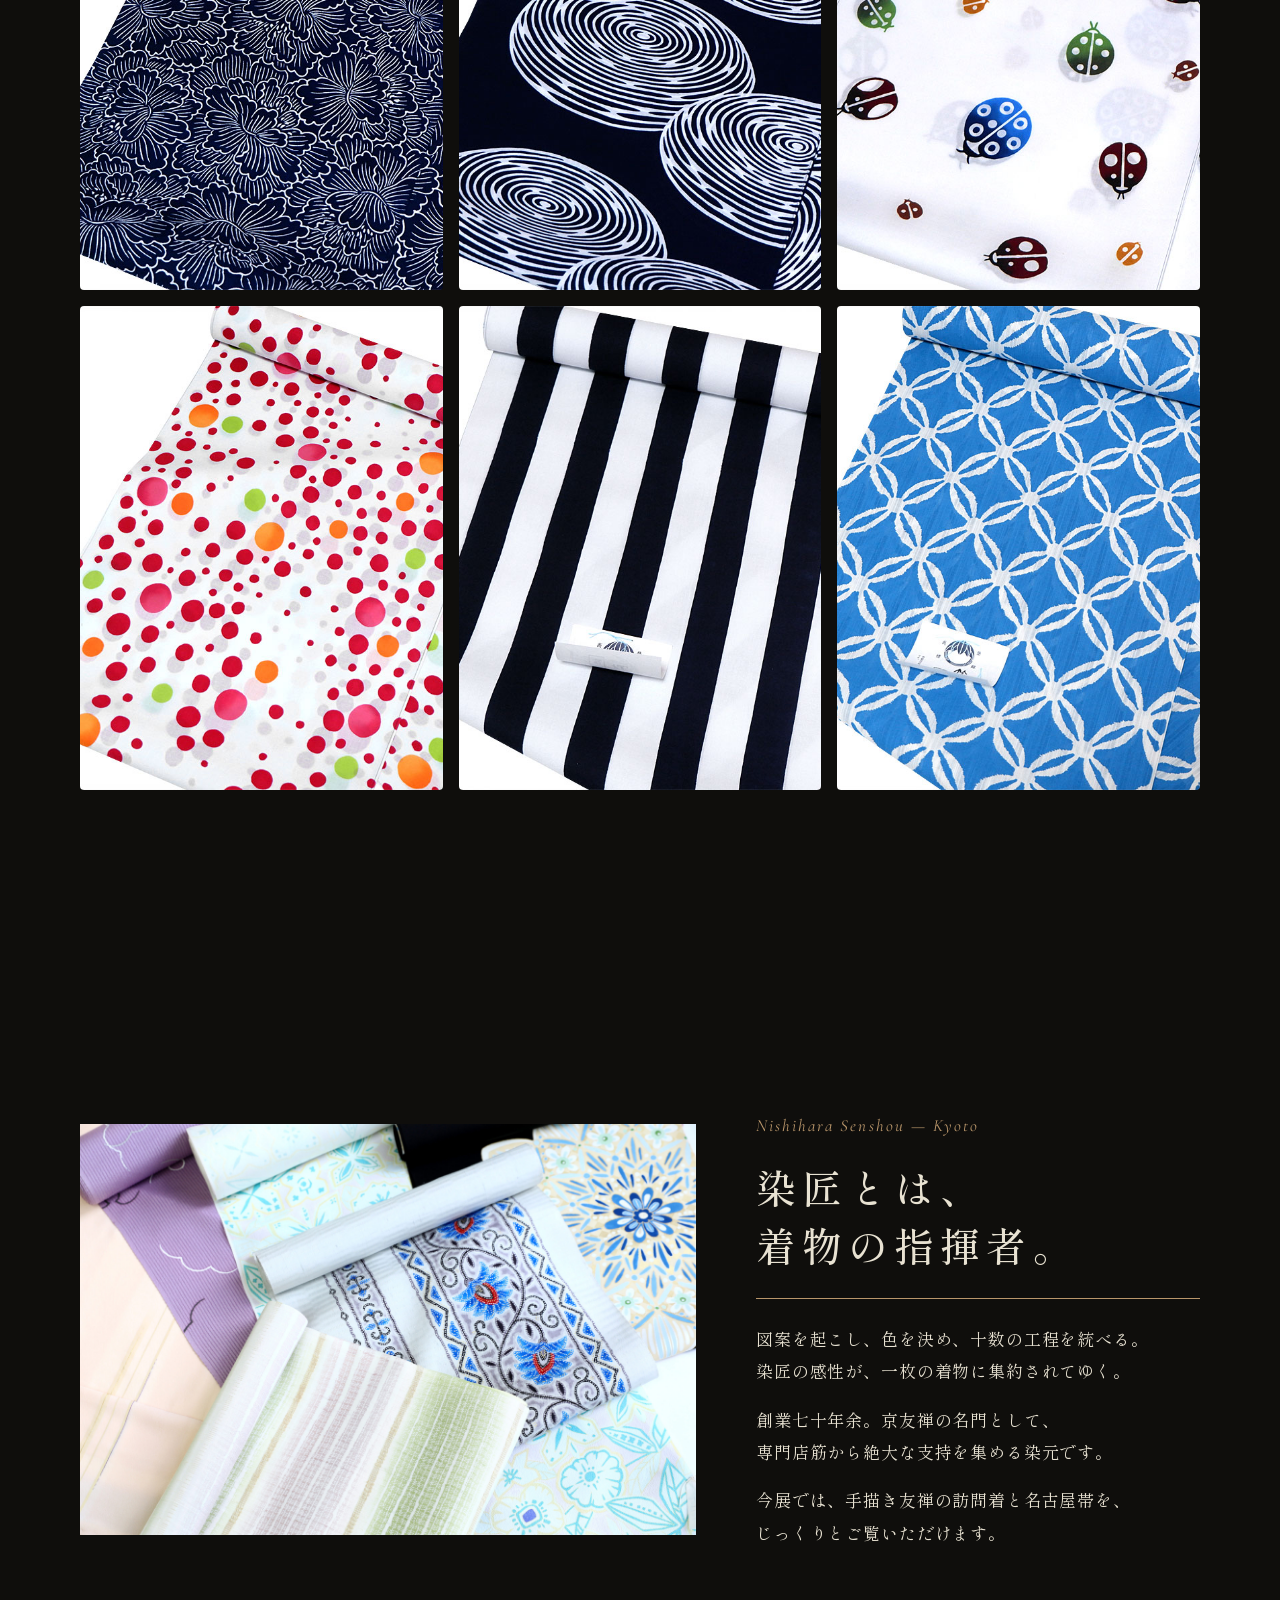
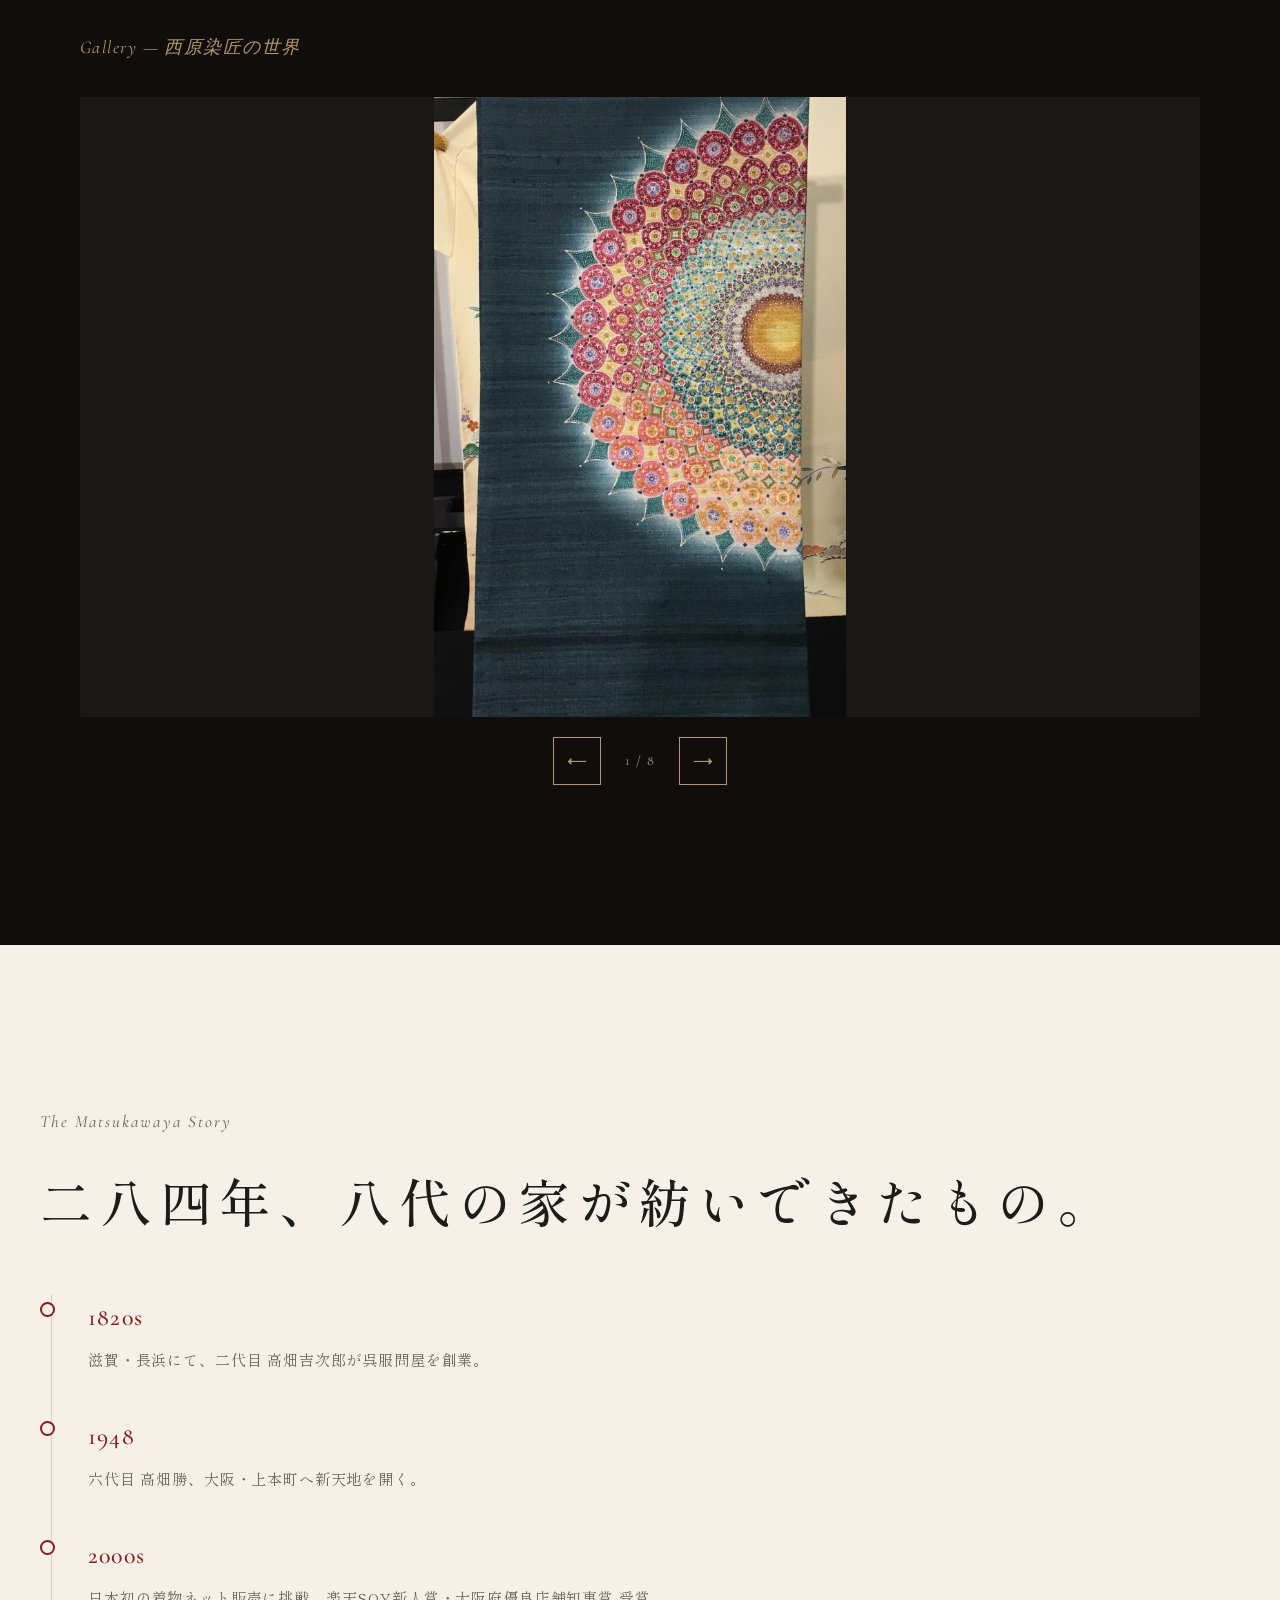
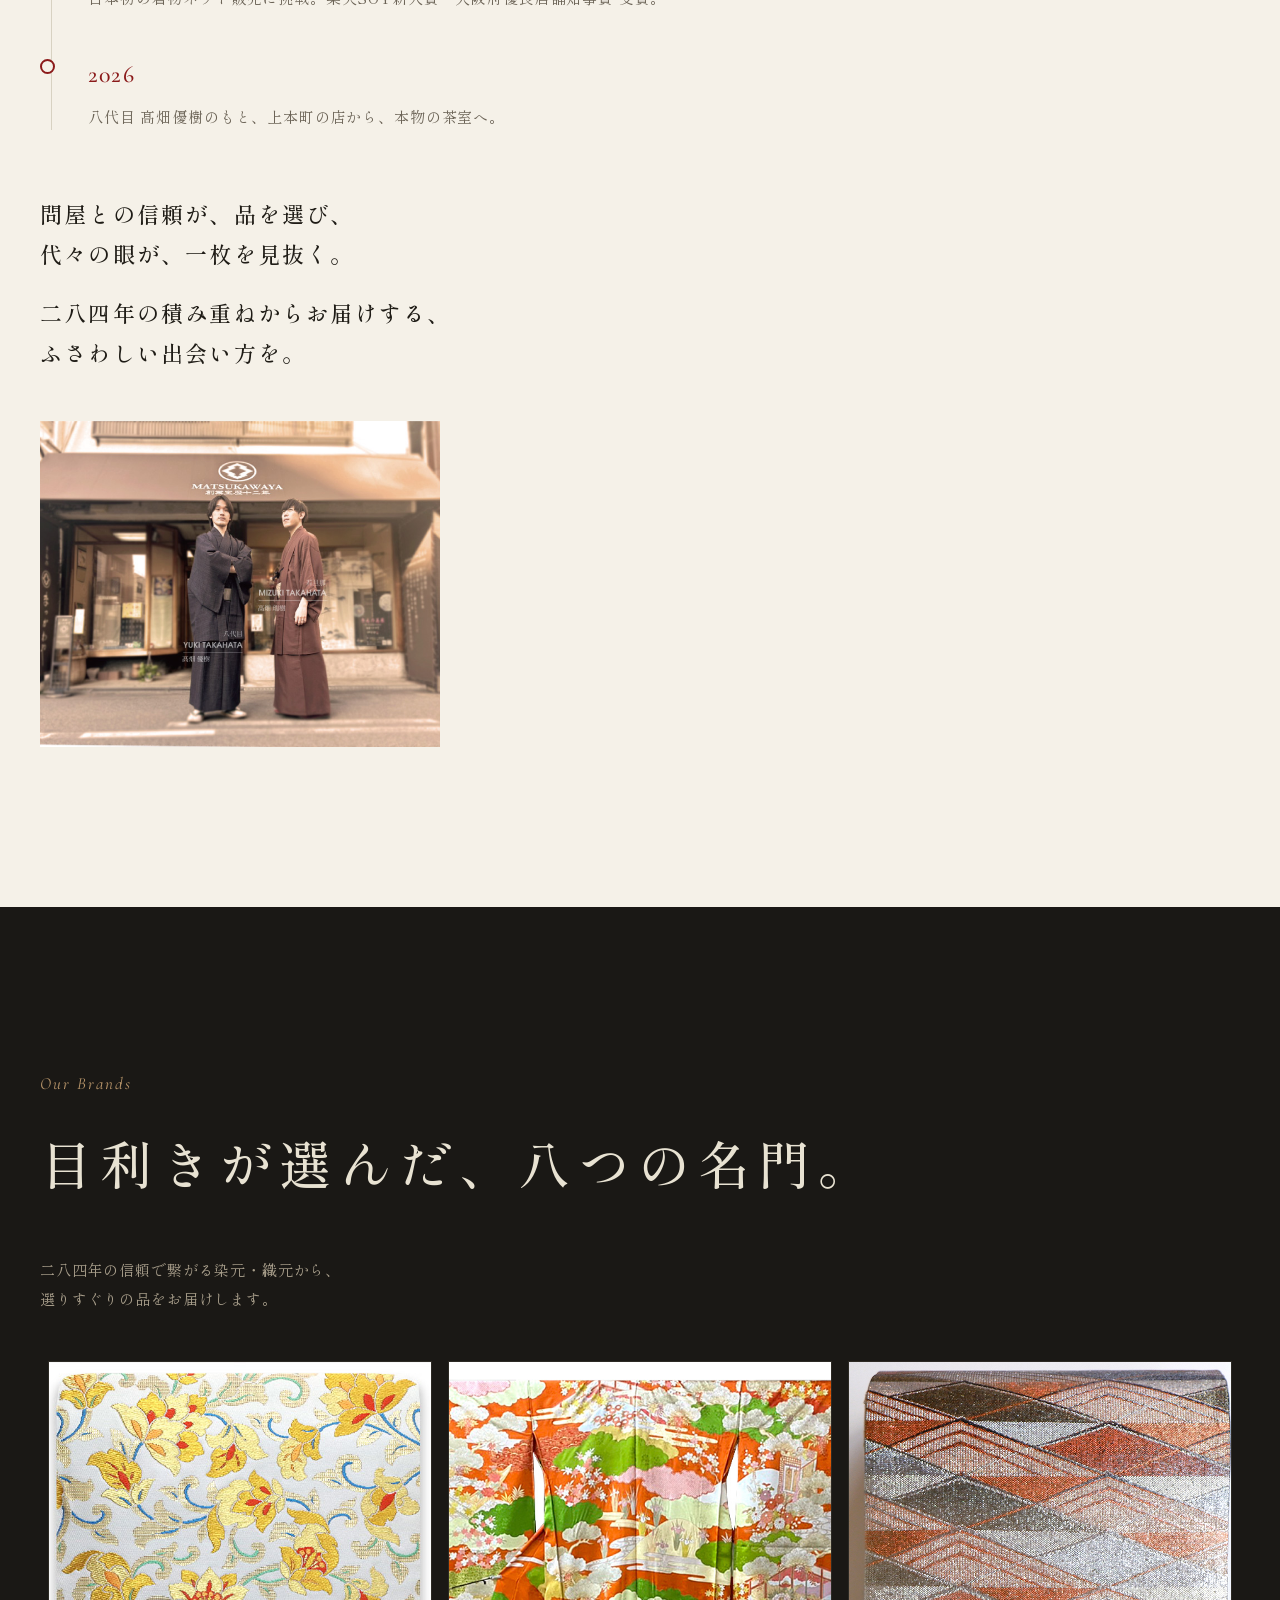
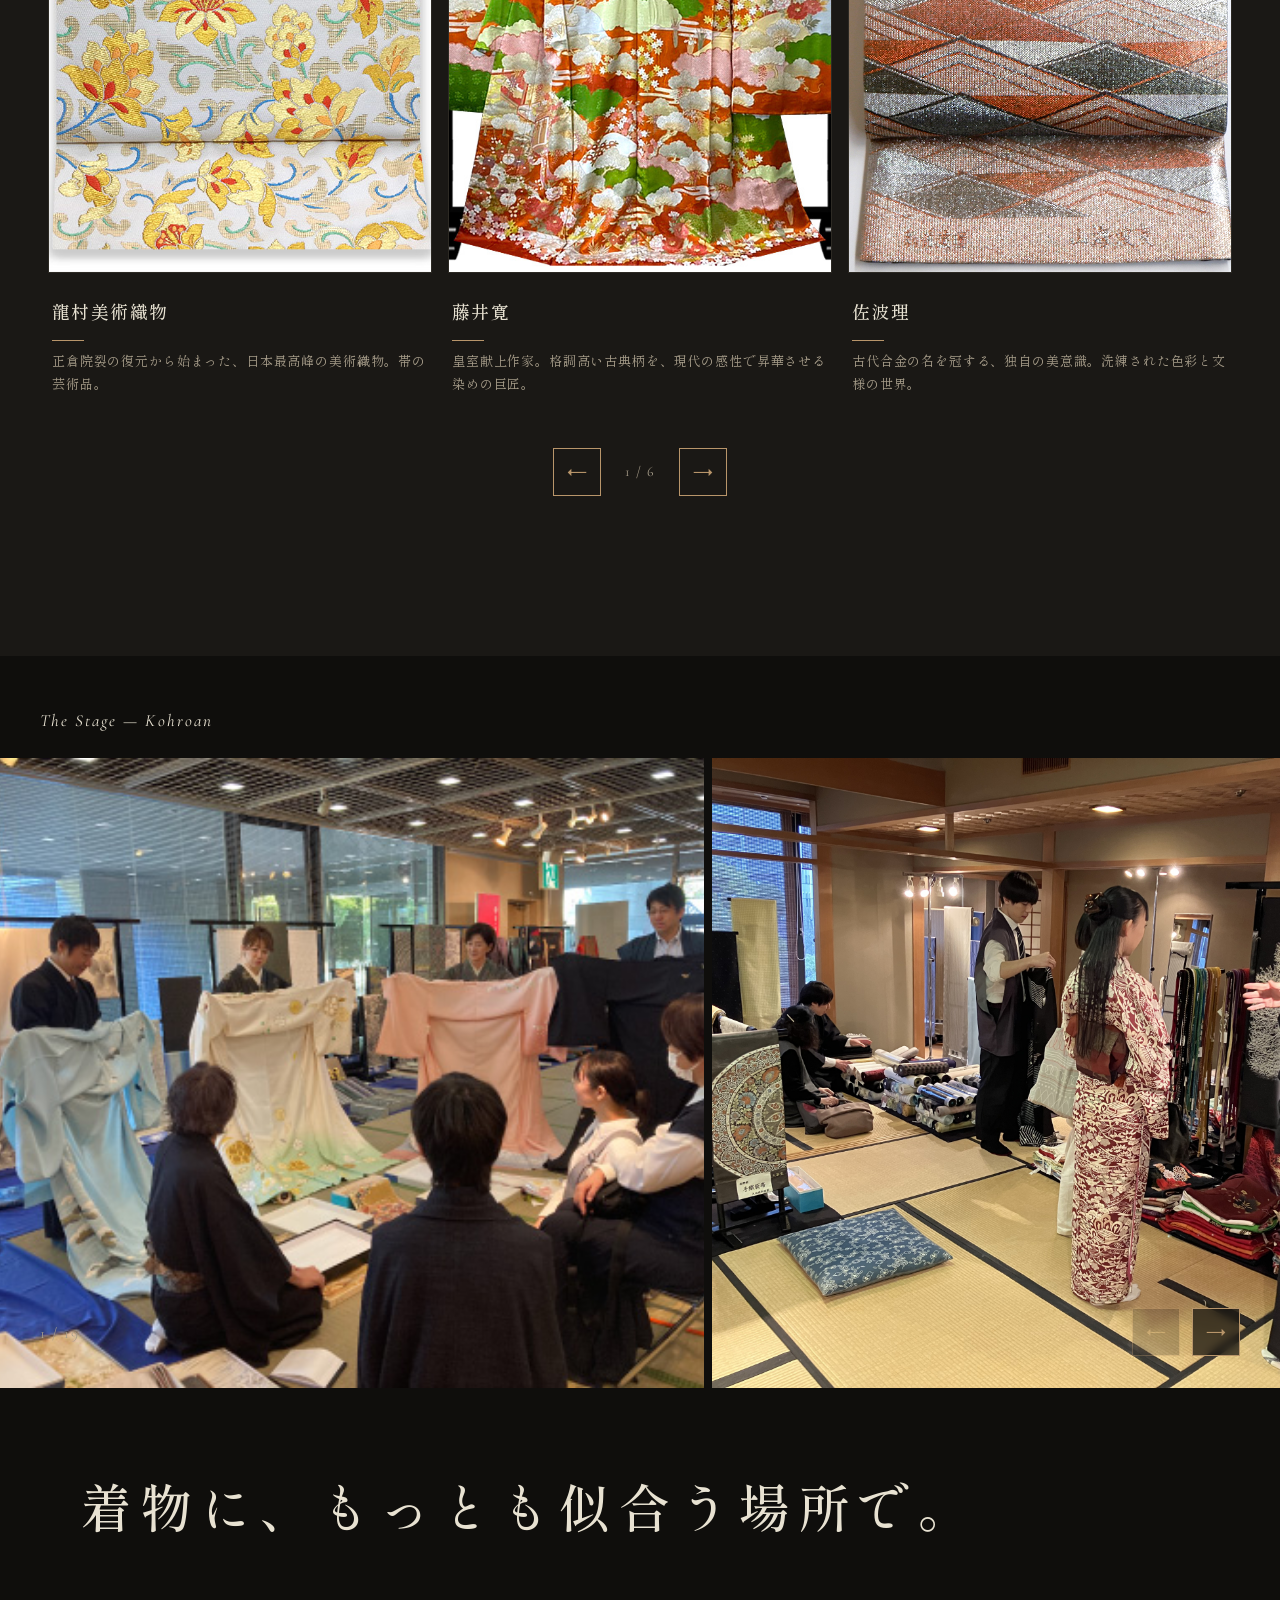
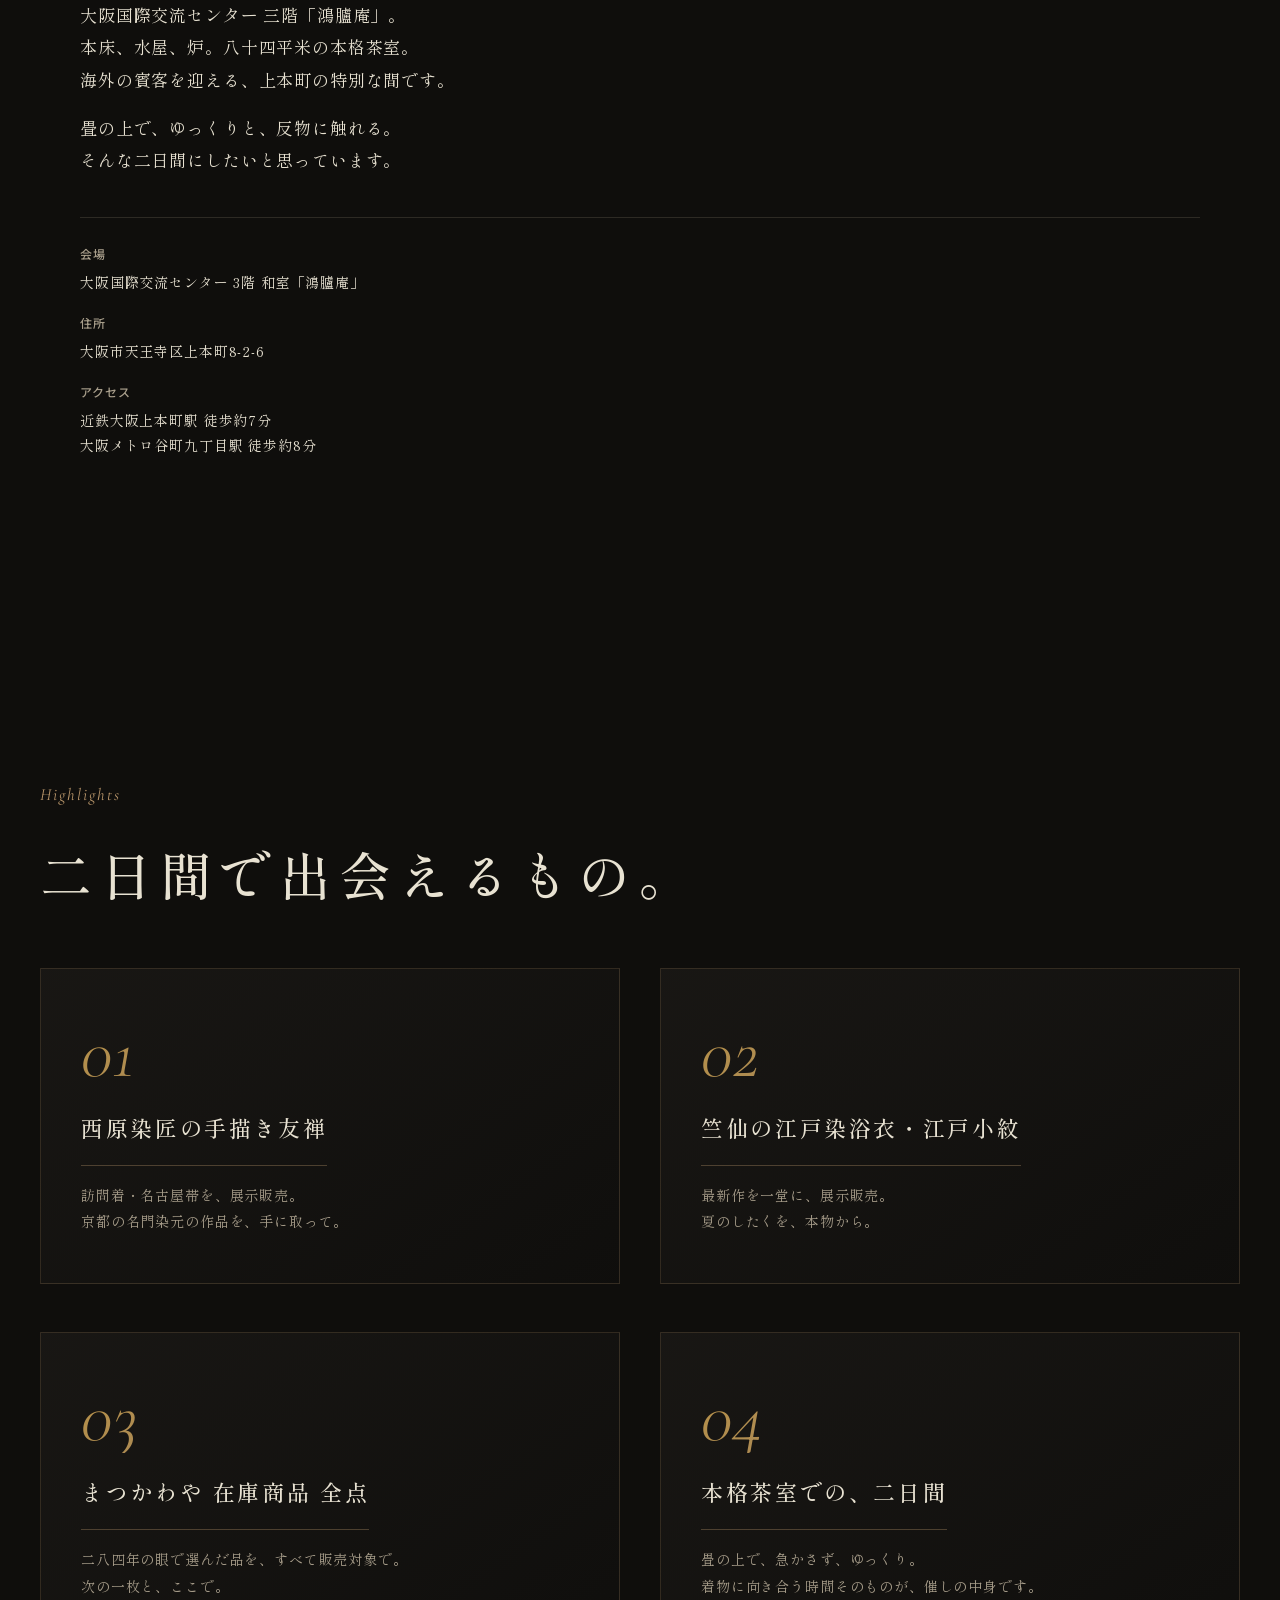
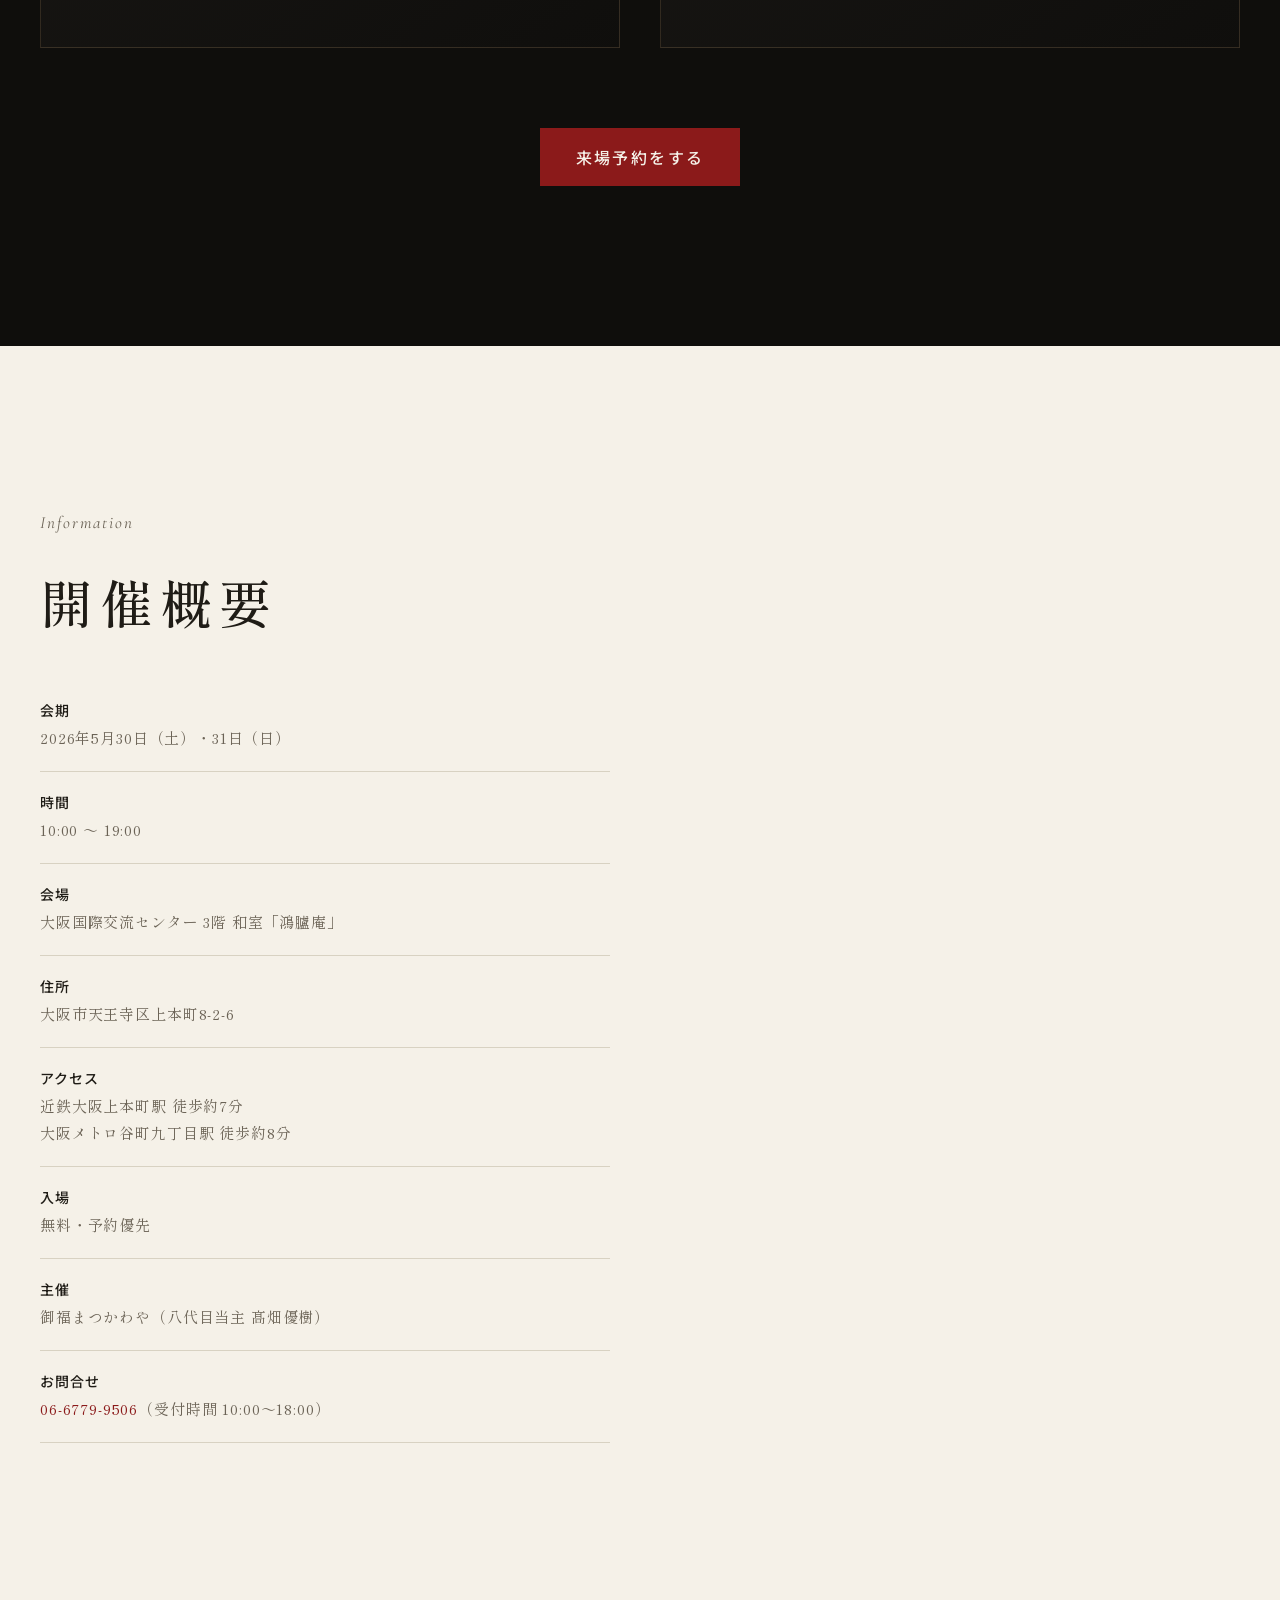
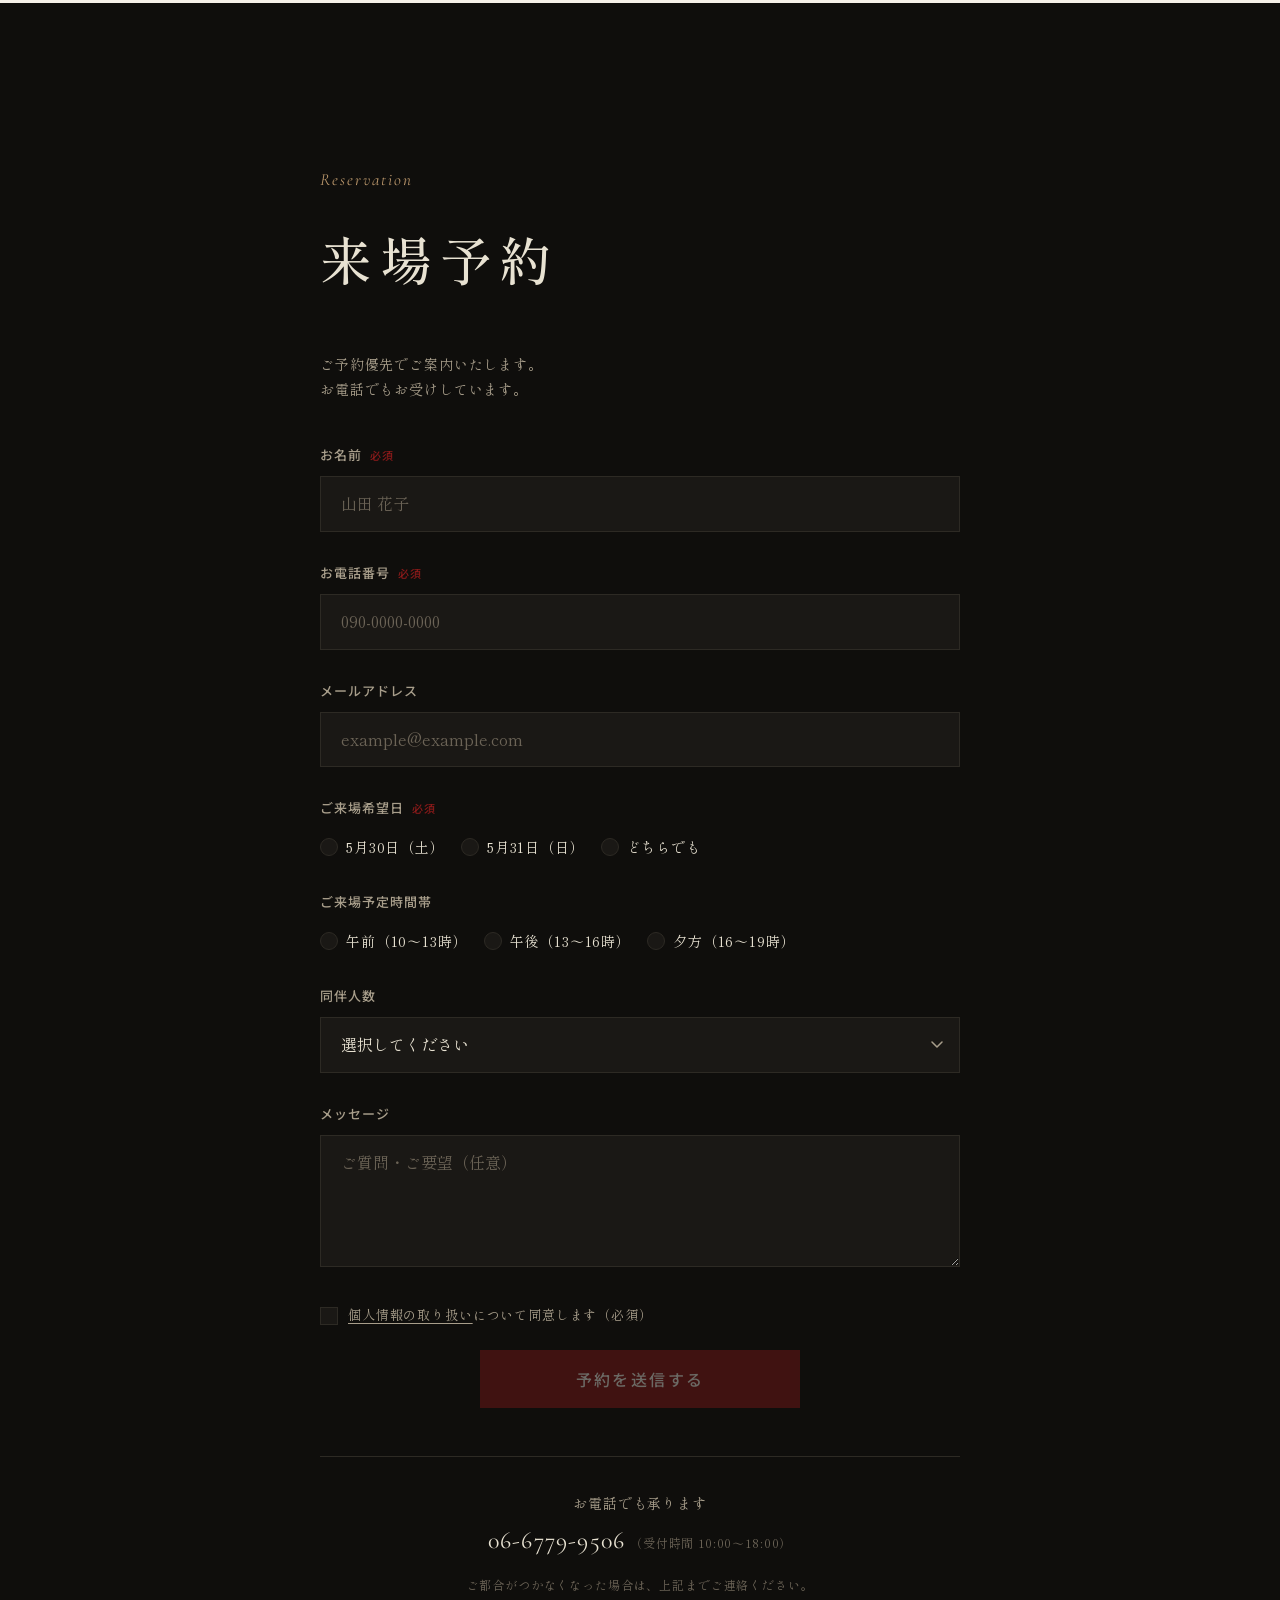
==== commit eccbec24: "feat: ブランドセクションを8ブランドに更新、実画像を反映 - 3→佐波理、4→絞り加藤、6→山本唯与志に変更 - 7:服部織物、8:河合美術織物を追加 - assets/img/matsukaw" ====
--- a/index.html
+++ b/index.html
@@ -335,7 +335,7 @@
 <section id="section-brands" class="section-brands">
   <div class="section-brands__inner">
     <p class="en-subtitle fade-in">Our Brands</p>
-    <h2 class="fade-in">目利きが選んだ、六つの名門。</h2>
+    <h2 class="fade-in">目利きが選んだ、八つの名門。</h2>
     <p class="brands-lead fade-in">二八四年の信頼で繋がる染元・織元から、<br>選りすぐりの品をお届けします。</p>
 
     <div class="brands-slider fade-in">
@@ -344,17 +344,17 @@
 
           <article class="brand-card">
             <div class="brand-card__image">
-              <img src="assets/img/brand-placeholder.jpg" alt="龍��美術織物" loading="lazy">
+              <img src="assets/img/matsukawaya/tatsumurabizyutu.jpg" alt="龍村美術織物" loading="lazy">
             </div>
             <div class="brand-card__body">
-              <h3 class="brand-card__name">龍村美術織���</h3>
+              <h3 class="brand-card__name">龍村美術織物</h3>
               <p class="brand-card__copy">正倉院裂の復元から始まった、日本最高峰の美術織物。帯の芸術品。</p>
             </div>
           </article>
 
           <article class="brand-card">
             <div class="brand-card__image">
-              <img src="assets/img/brand-placeholder.jpg" alt="藤井寛" loading="lazy">
+              <img src="assets/img/matsukawaya/fuziihiroshi.jpg" alt="藤井寛" loading="lazy">
             </div>
             <div class="brand-card__body">
               <h3 class="brand-card__name">藤井寛</h3>
@@ -364,41 +364,61 @@
 
           <article class="brand-card">
             <div class="brand-card__image">
-              <img src="assets/img/brand-placeholder.jpg" alt="となみ織物" loading="lazy">
+              <img src="assets/img/matsukawaya/sahari.jpg" alt="佐波理" loading="lazy">
             </div>
             <div class="brand-card__body">
-              <h3 class="brand-card__name">となみ織物</h3>
-              <p class="brand-card__copy">西陣の名門。革新的な織技術で、伝統と現代をつなぐ帯づくり。</p>
+              <h3 class="brand-card__name">佐波理</h3>
+              <p class="brand-card__copy">古代合金の名を冠する、独自の美意識。洗練された色彩と文様の世界。</p>
             </div>
           </article>
 
           <article class="brand-card">
             <div class="brand-card__image">
-              <img src="assets/img/brand-placeholder.jpg" alt="誉田屋源兵衛" loading="lazy">
+              <img src="assets/img/matsukawaya/katoushibori.jpg" alt="絞り加藤" loading="lazy">
             </div>
             <div class="brand-card__body">
-              <h3 class="brand-card__name">誉田屋源兵衛</h3>
-              <p class="brand-card__copy">創業二八〇年。帯の最高峰として、唯一無二の存在感を放つ西陣の老舗。</p>
+              <h3 class="brand-card__name">絞り加藤</h3>
+              <p class="brand-card__copy">絞り染めの名門。一粒一粒、手で括る気の遠くなる手仕事から生まれる立体美。</p>
             </div>
           </article>
 
           <article class="brand-card">
             <div class="brand-card__image">
-              <img src="assets/img/brand-placeholder.jpg" alt="しょうざん" loading="lazy">
+              <img src="assets/img/matsukawaya/shouzan.jpg" alt="しょうざん" loading="lazy">
             </div>
             <div class="brand-card__body">
-              <h3 class="brand-card__name">し���うざん</h3>
+              <h3 class="brand-card__name">しょうざん</h3>
               <p class="brand-card__copy">北山杉の里で生まれた、生紬の独特な風合い。カジュアルの最高峰。</p>
             </div>
           </article>
 
           <article class="brand-card">
             <div class="brand-card__image">
-              <img src="assets/img/brand-placeholder.jpg" alt="岡文織物" loading="lazy">
+              <img src="assets/img/matsukawaya/yamamototadayoshi.jpg" alt="山本唯与志" loading="lazy">
             </div>
             <div class="brand-card__body">
-              <h3 class="brand-card__name">岡文織物</h3>
-              <p class="brand-card__copy">西陣の織元。繊細な箔使いと上品な意匠で、フォーマルからカジュアルまで。</p>
+              <h3 class="brand-card__name">山本唯与志</h3>
+              <p class="brand-card__copy">京の名工。独創的な意匠と色使いで、伝統の枠を超えた帯を生み出す。</p>
+            </div>
+          </article>
+
+          <article class="brand-card">
+            <div class="brand-card__image">
+              <img src="assets/img/matsukawaya/hattori.jpg" alt="服部織物" loading="lazy">
+            </div>
+            <div class="brand-card__body">
+              <h3 class="brand-card__name">服部織物</h3>
+              <p class="brand-card__copy">西陣の名門織元。格調高い袋帯で、フォーマルシーンを美しく彩る。</p>
+            </div>
+          </article>
+
+          <article class="brand-card">
+            <div class="brand-card__image">
+              <img src="assets/img/matsukawaya/kawaibizyutu.jpg" alt="河合美術織物" loading="lazy">
+            </div>
+            <div class="brand-card__body">
+              <h3 class="brand-card__name">河合美術織物</h3>
+              <p class="brand-card__copy">繊細な織技術と芸術性を追求する、西陣の美術織物の担い手。</p>
             </div>
           </article>
 
@@ -406,7 +426,7 @@
       </div>
       <div class="brands-slider__nav">
         <button class="brands-slider__btn" id="brands-prev" aria-label="前へ">&#8592;</button>
-        <span class="brands-slider__counter" id="brands-counter">1 / 6</span>
+        <span class="brands-slider__counter" id="brands-counter">1 / 8</span>
         <button class="brands-slider__btn" id="brands-next" aria-label="次へ">&#8594;</button>
       </div>
     </div>
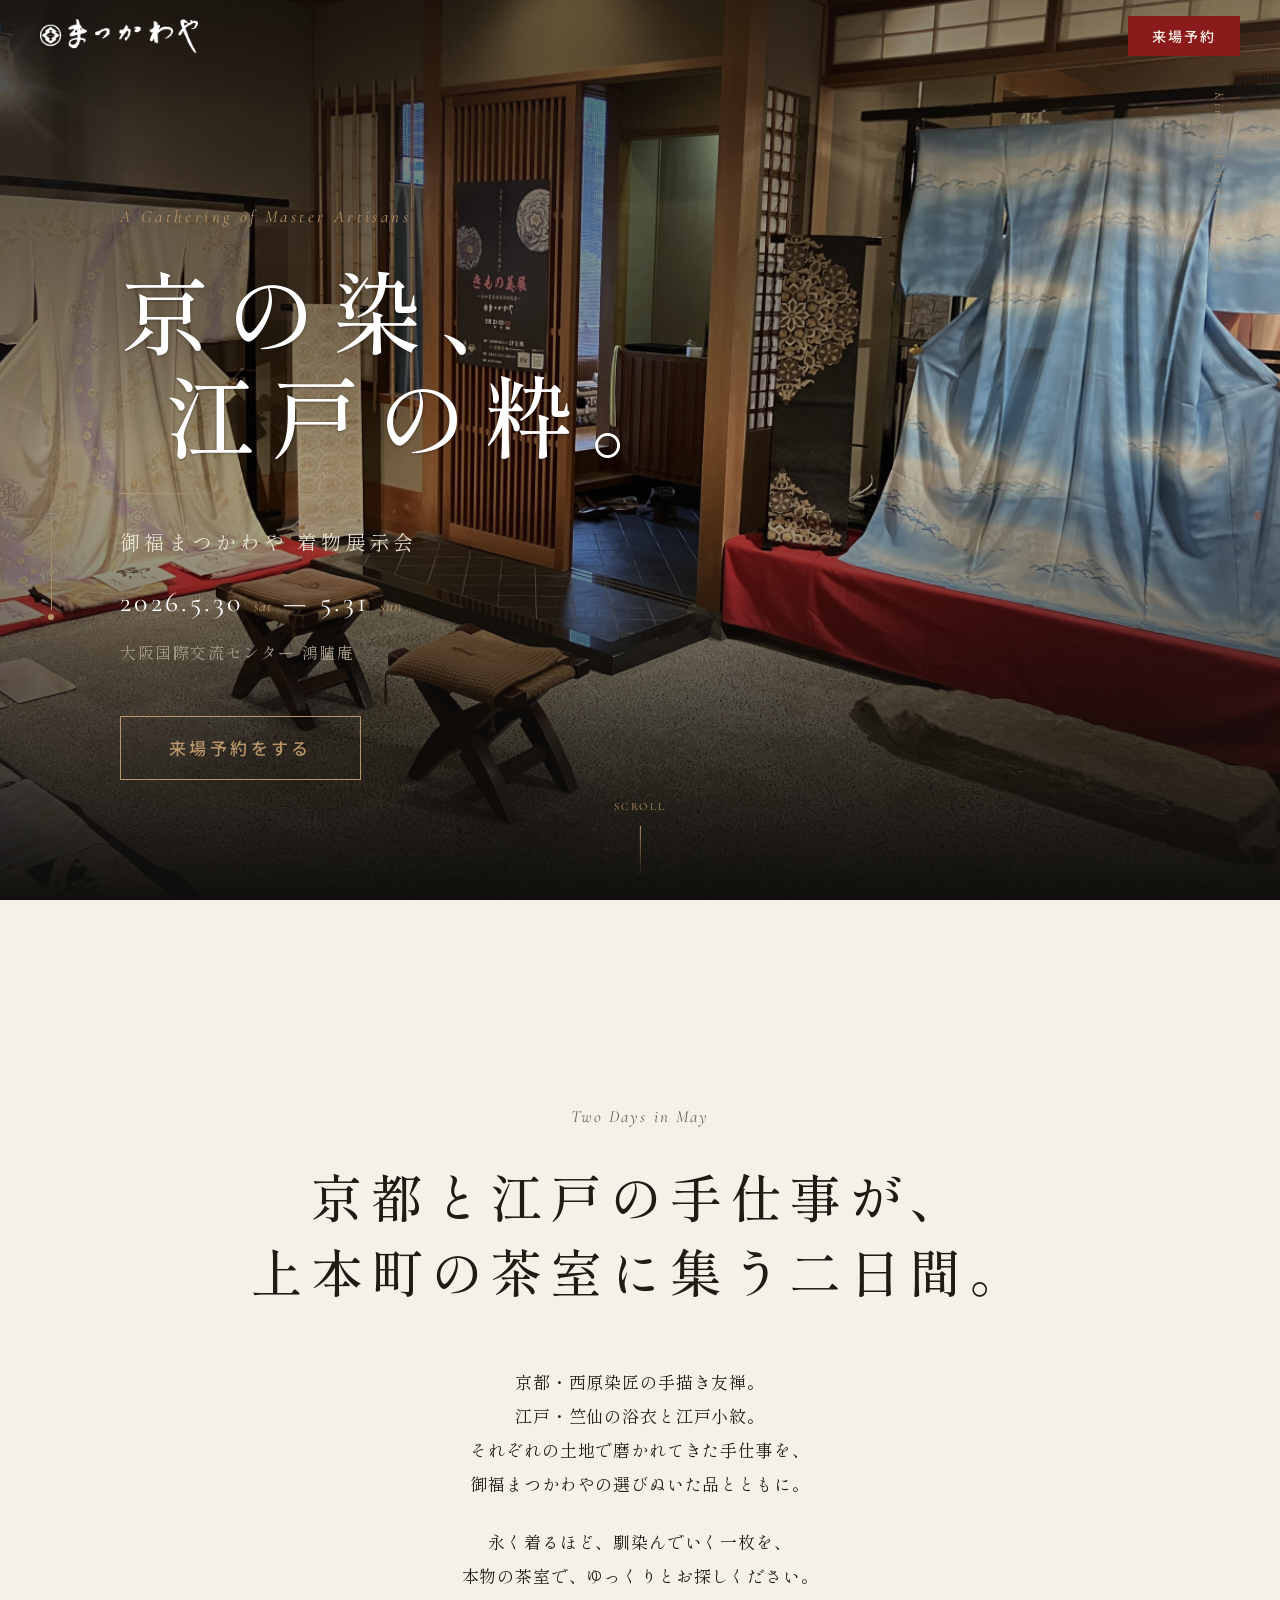
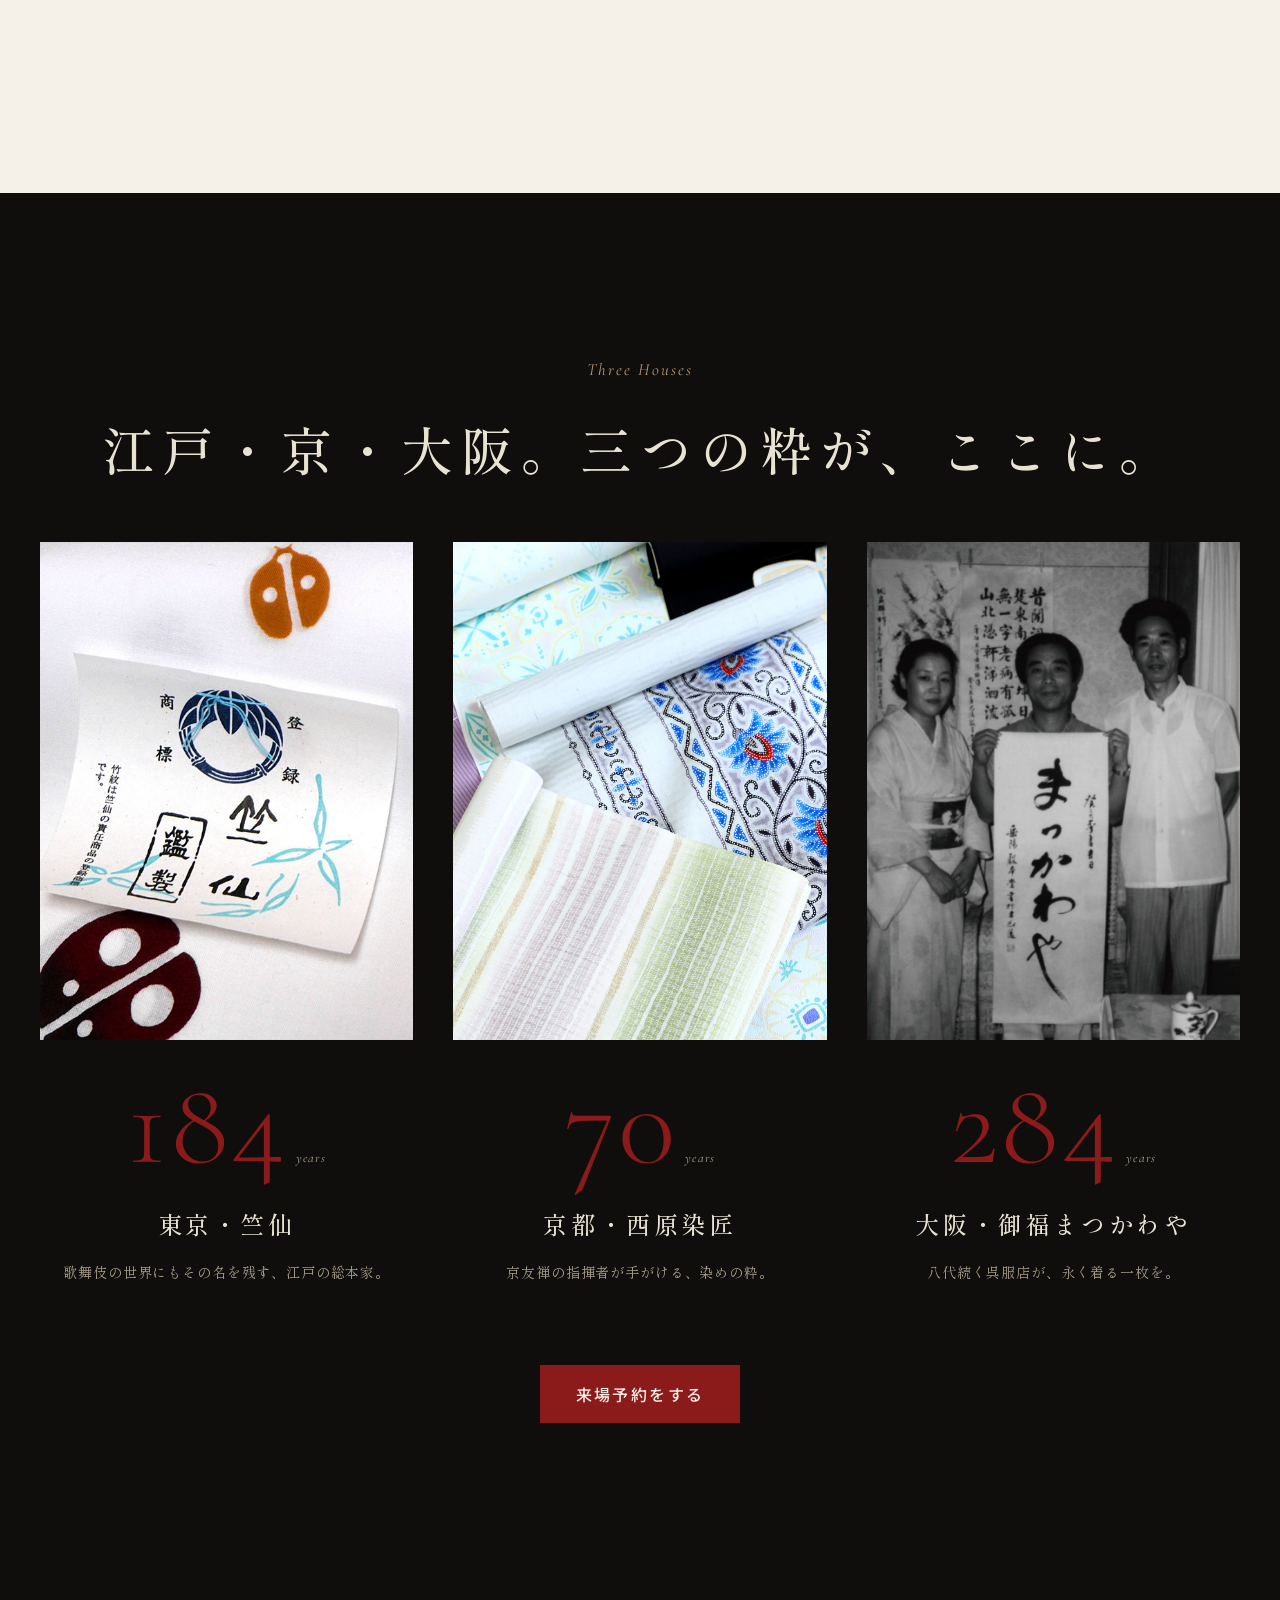
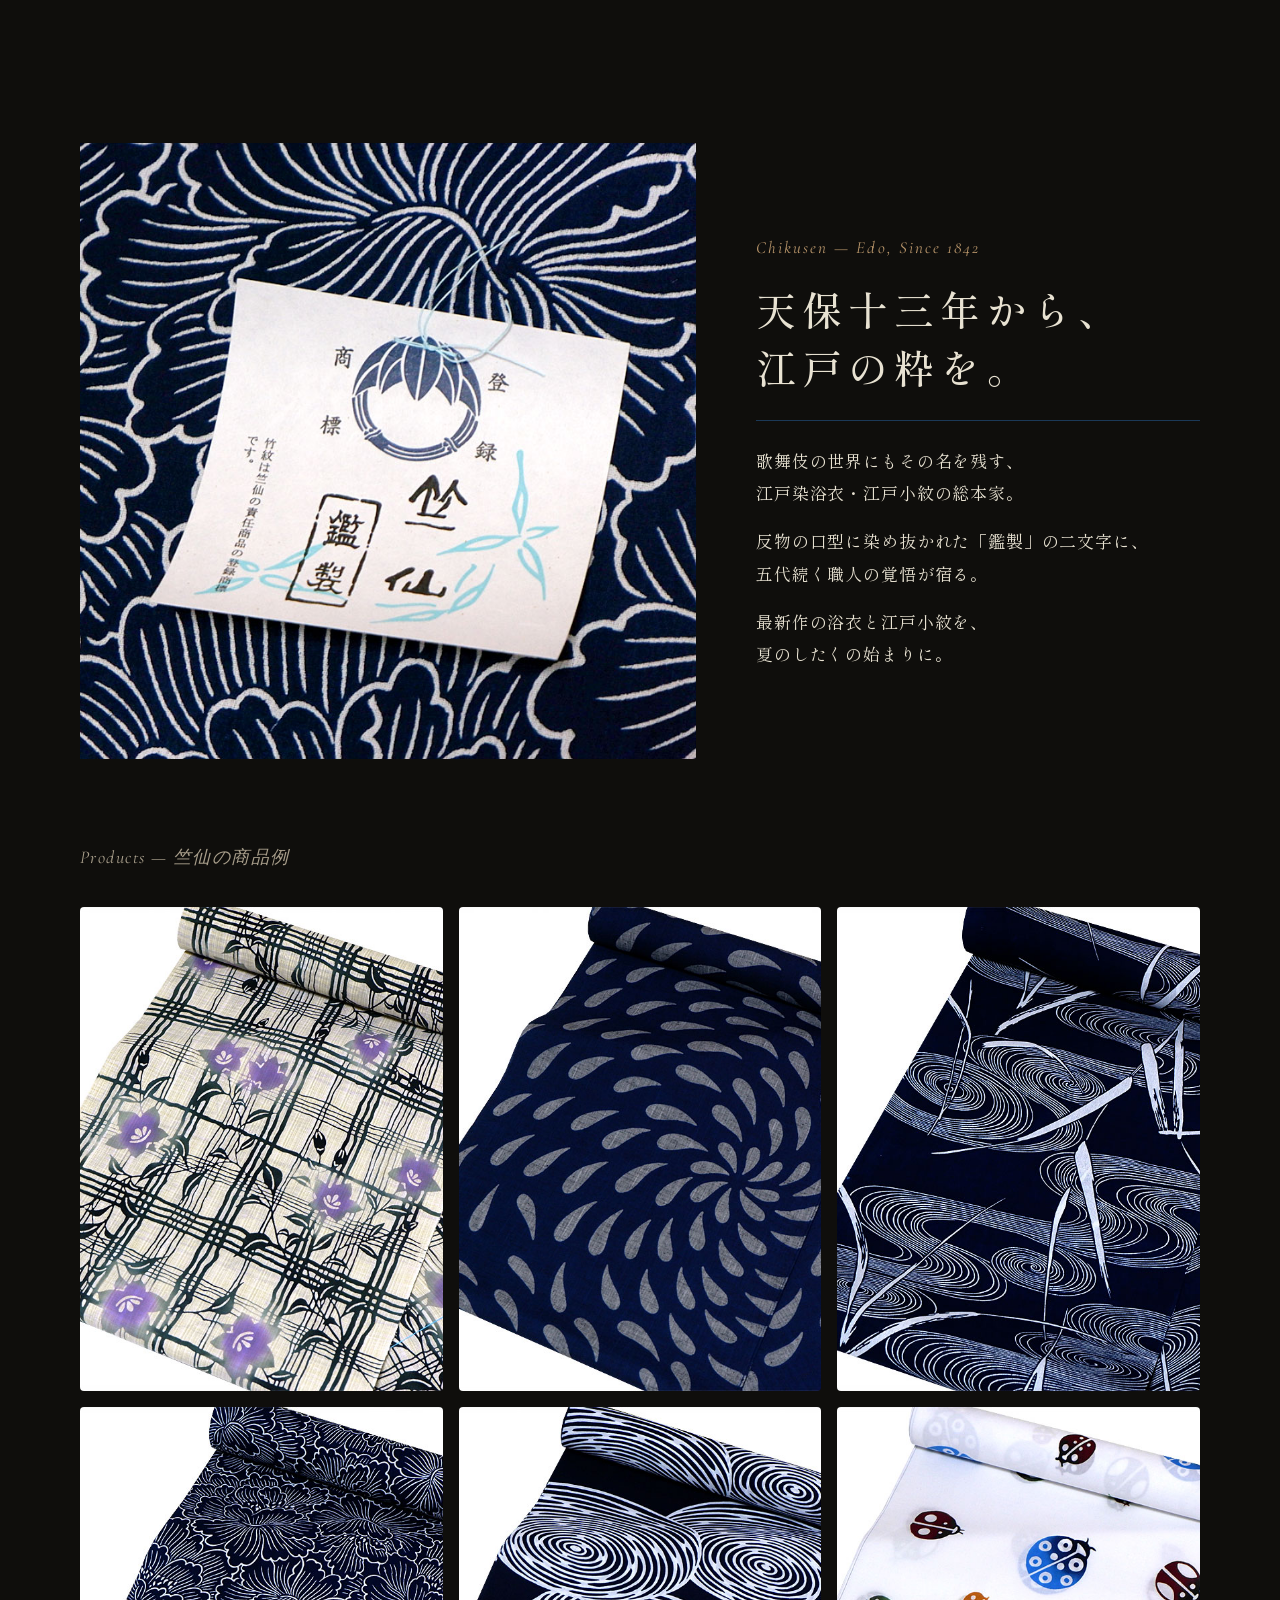
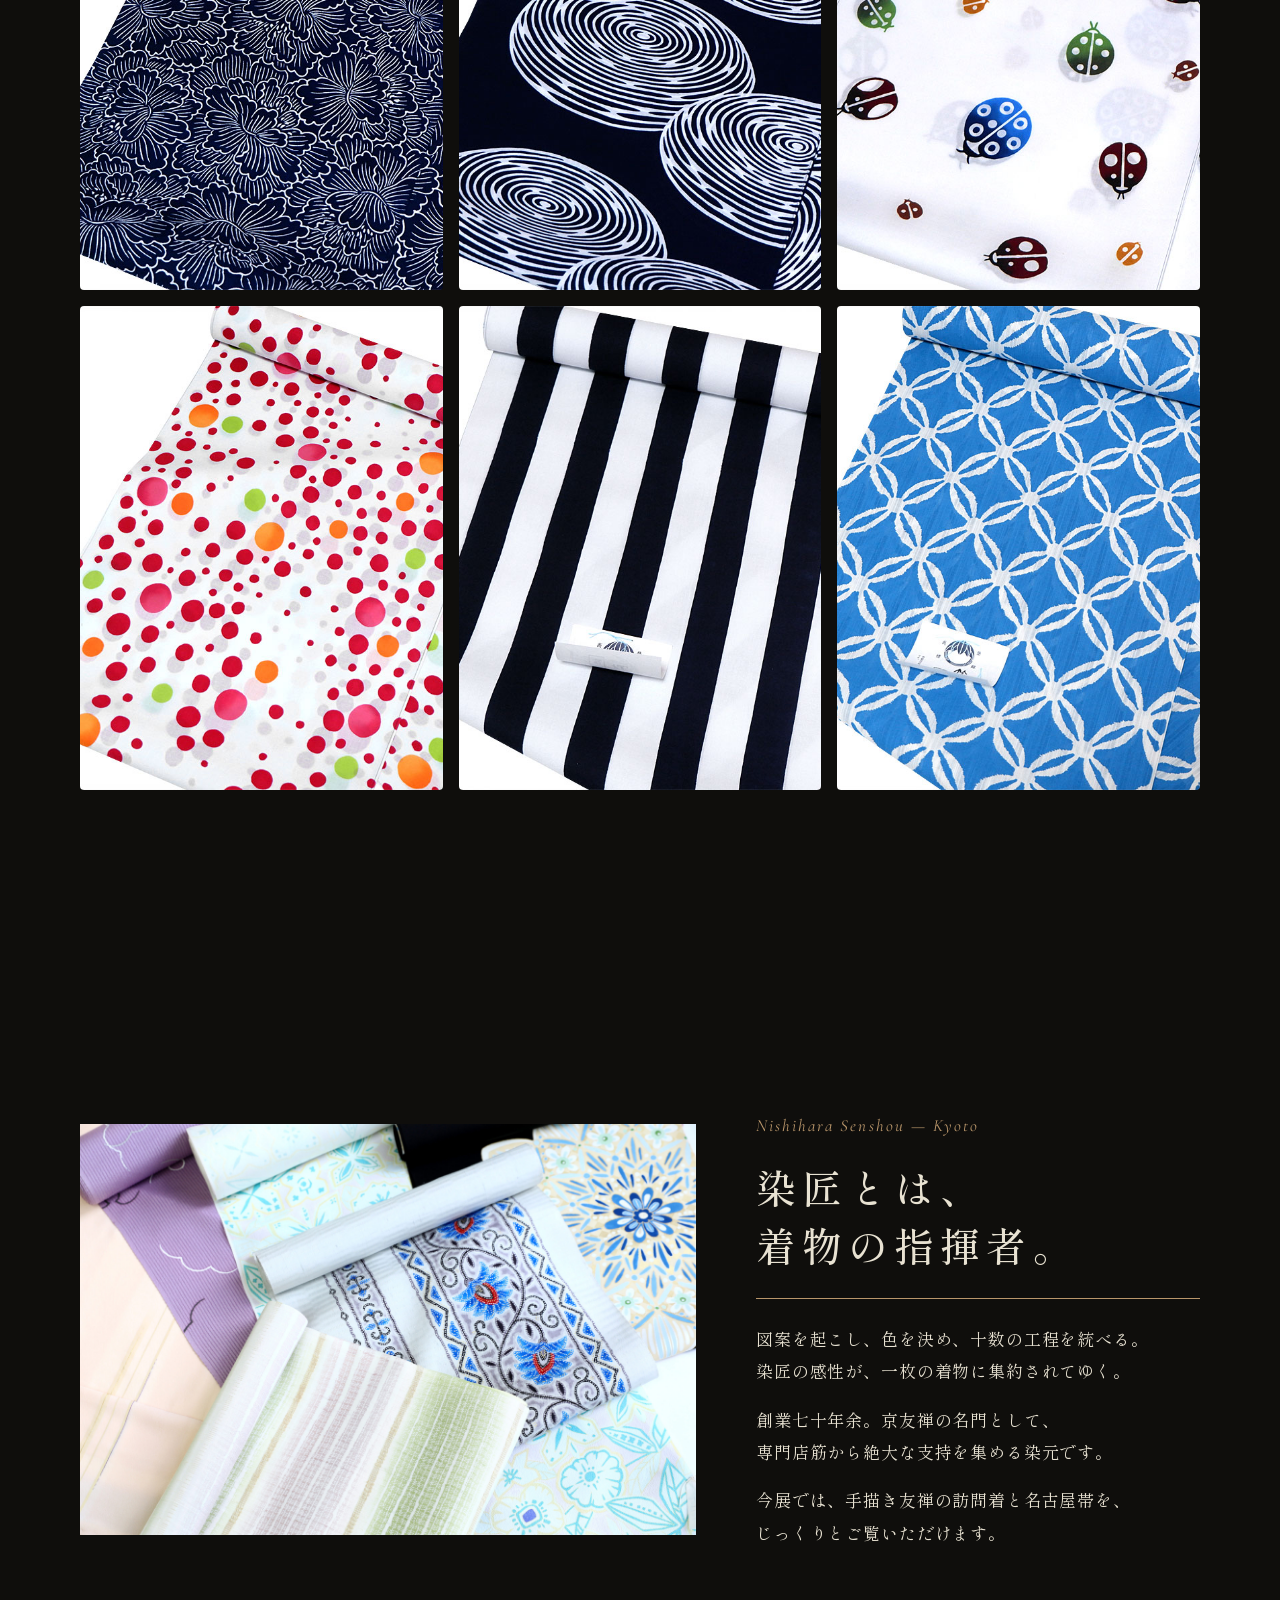
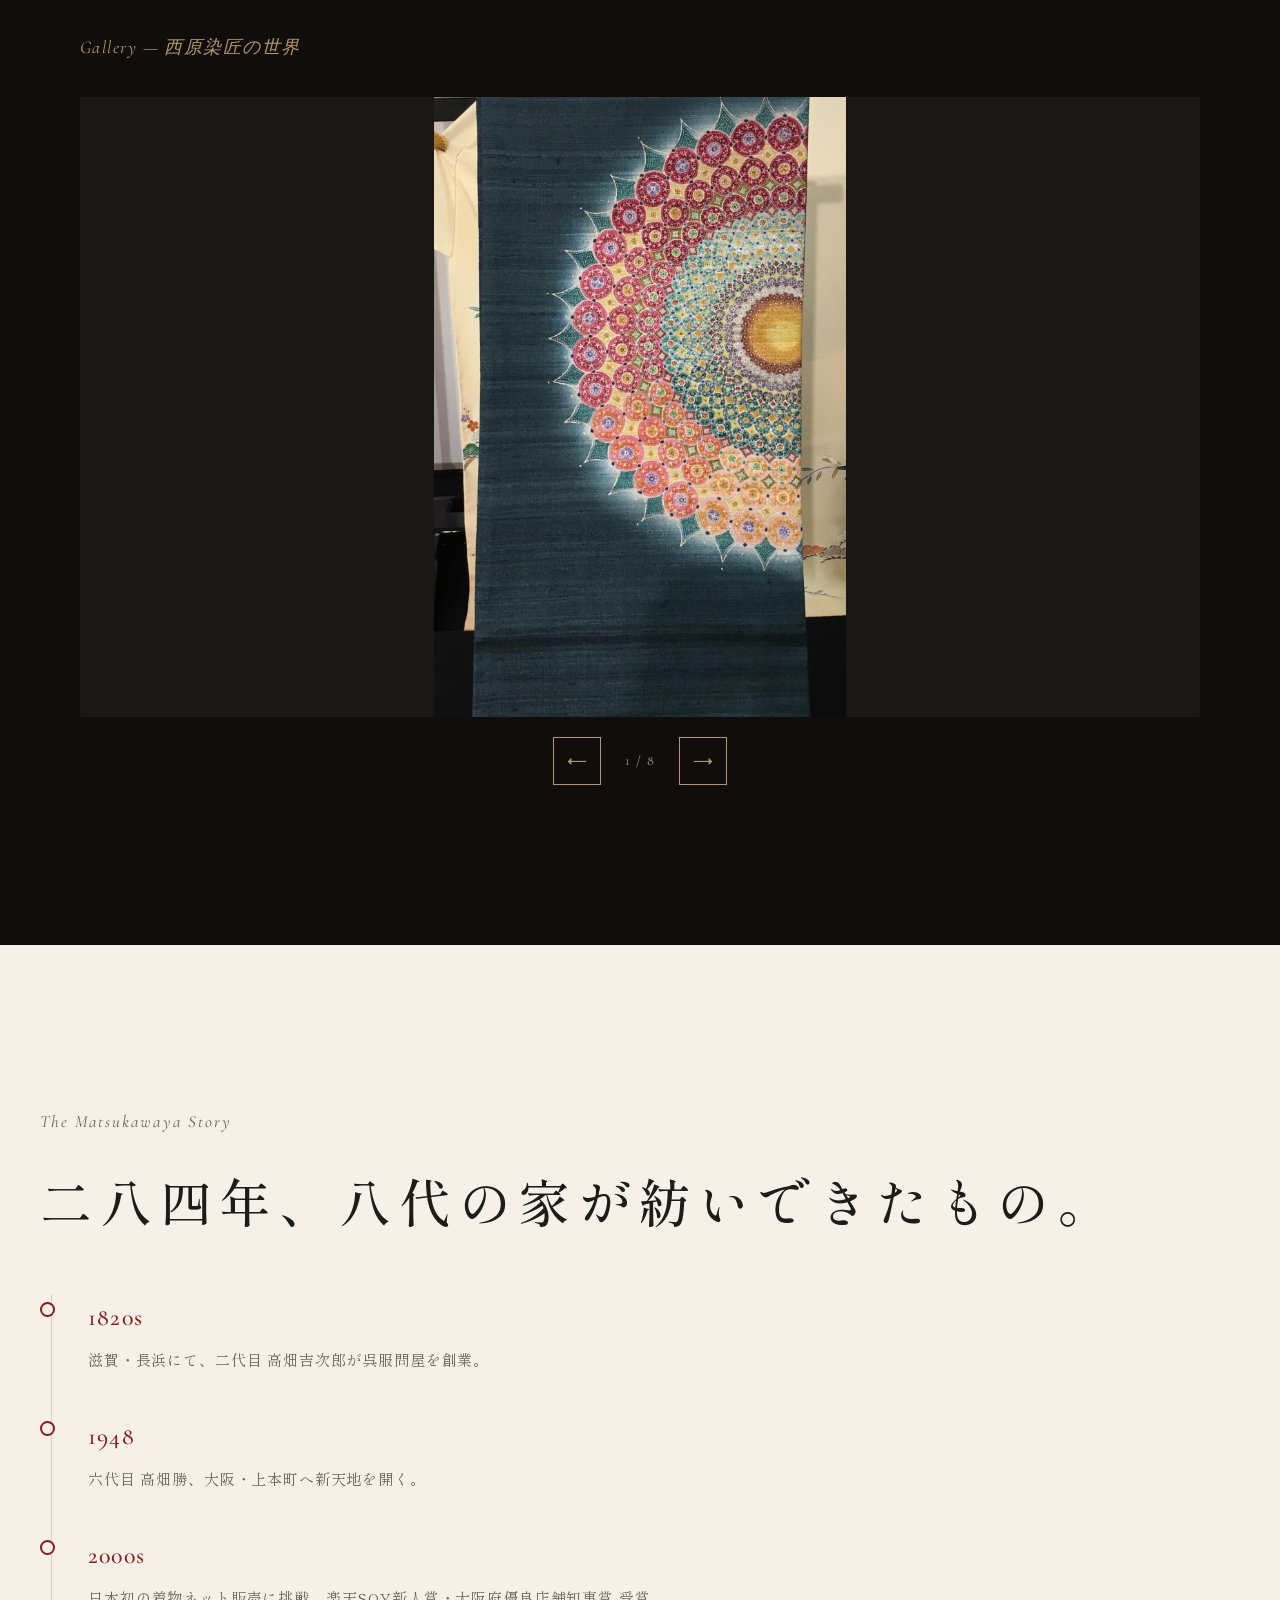
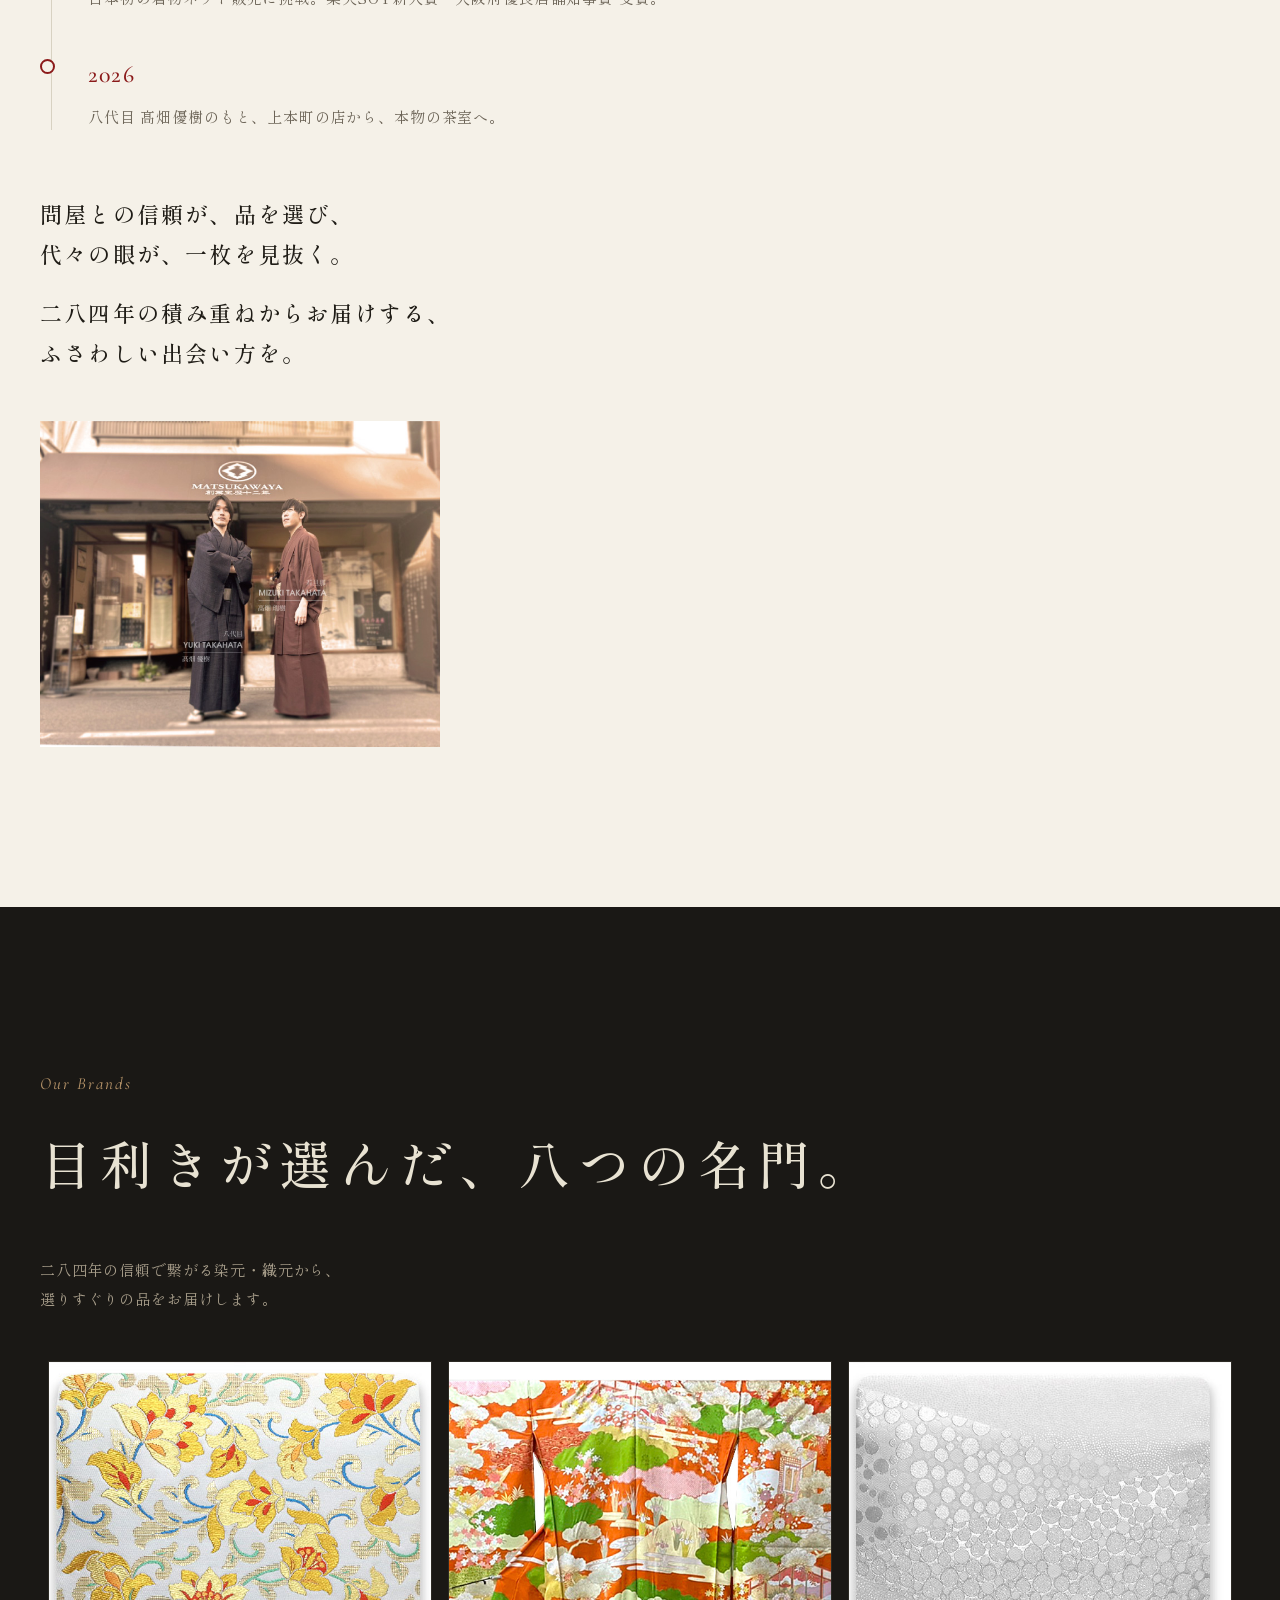
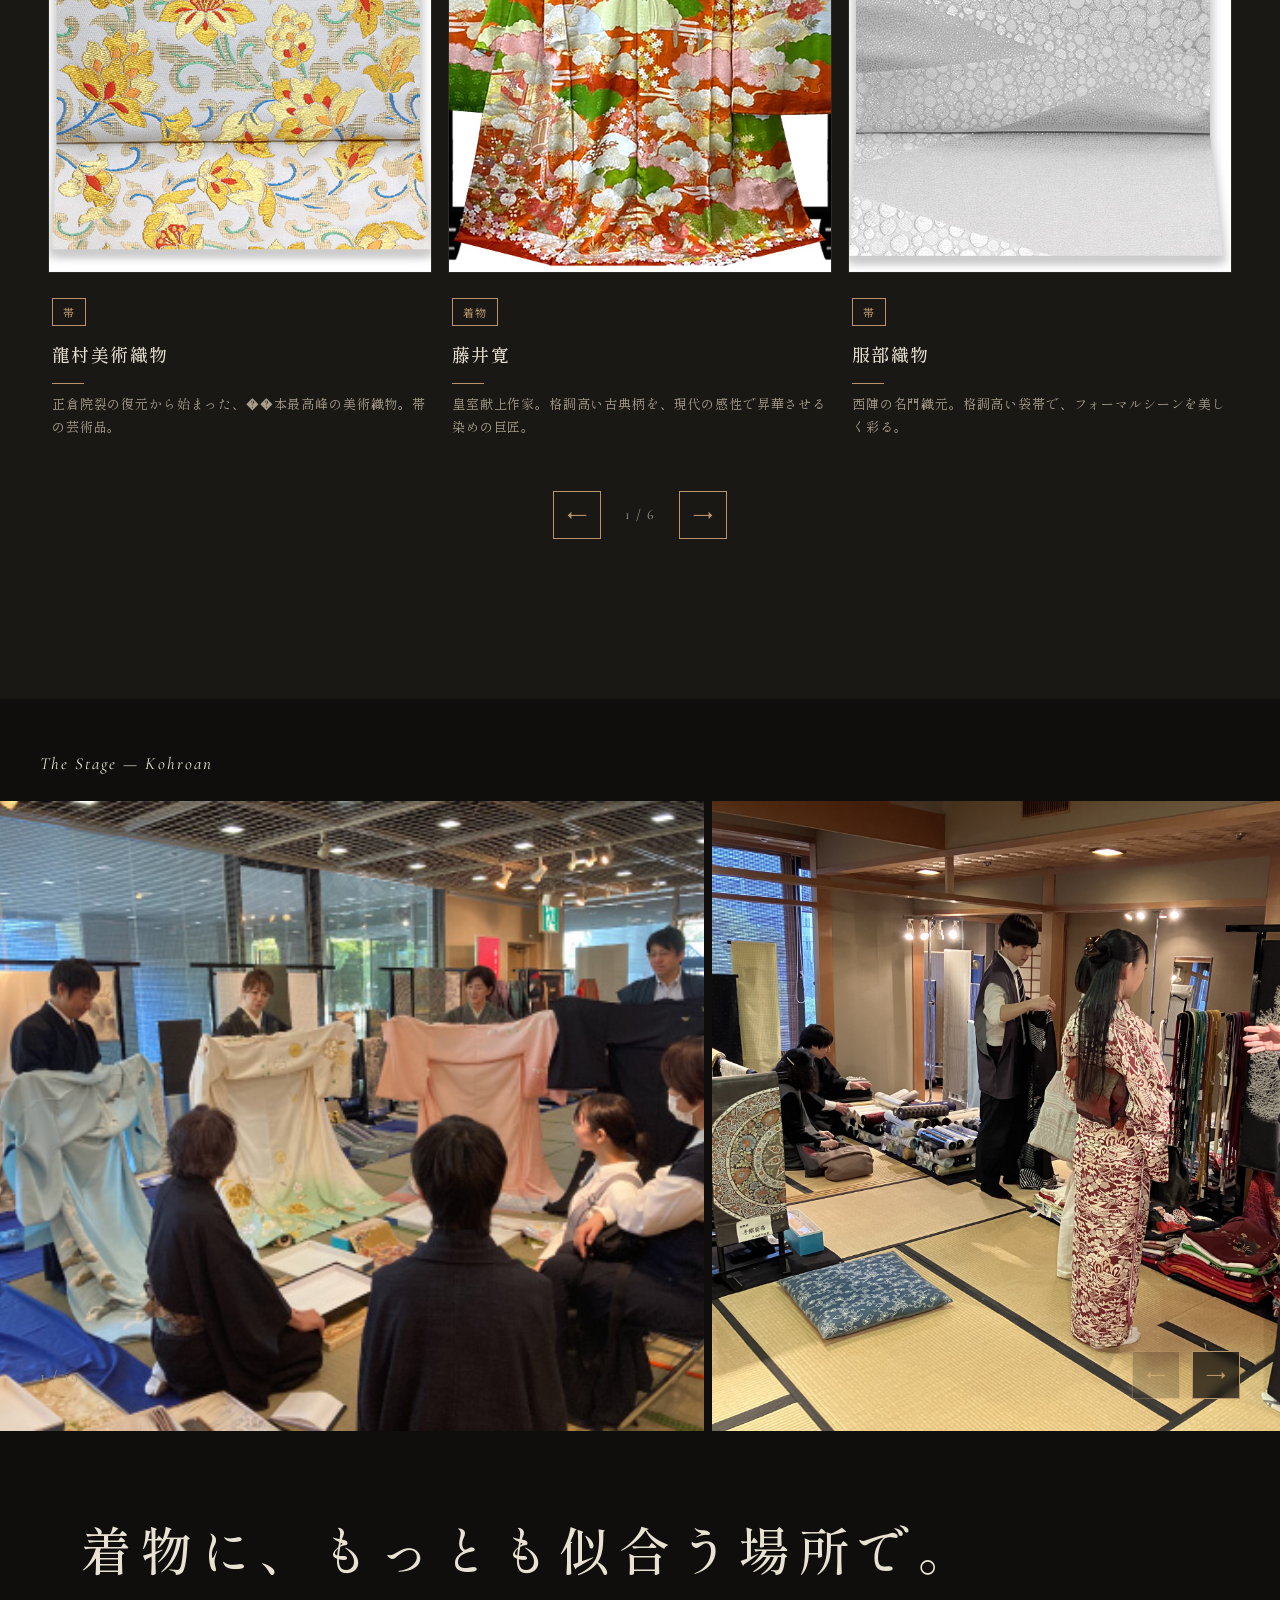
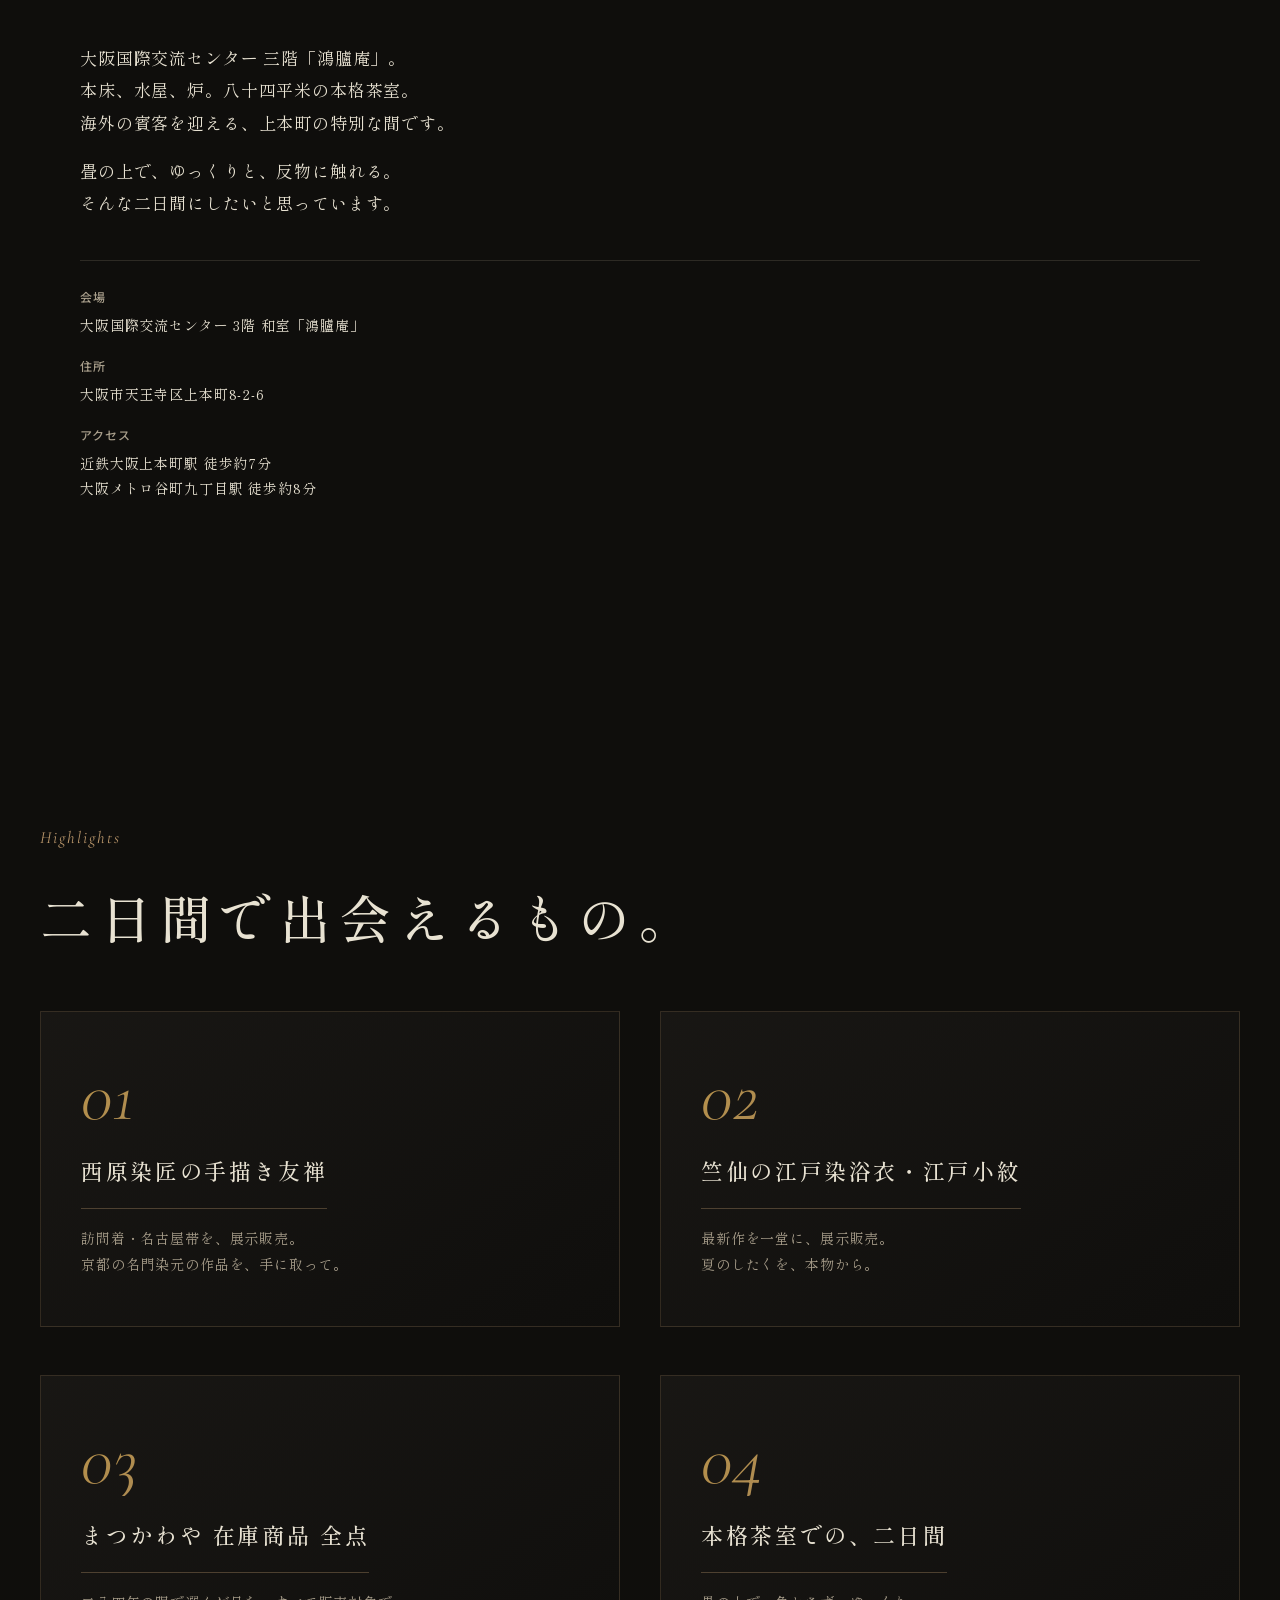
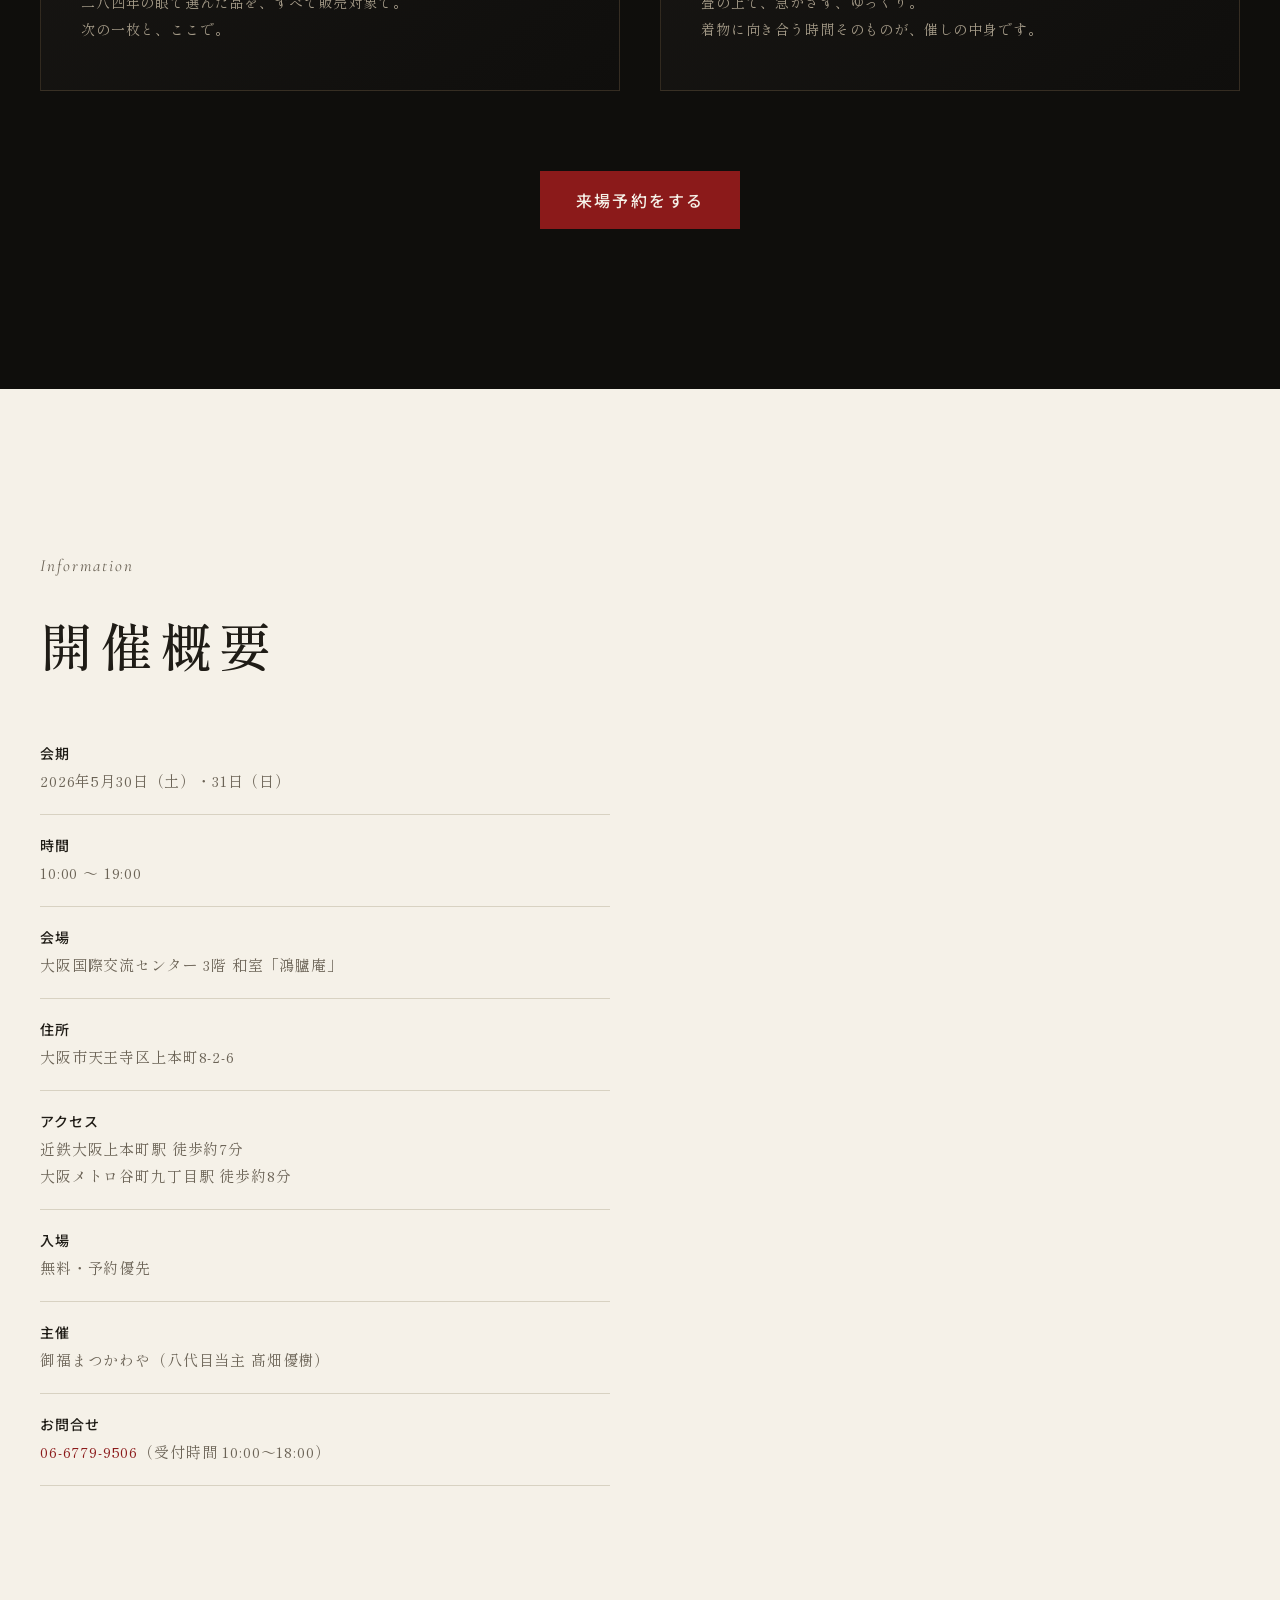
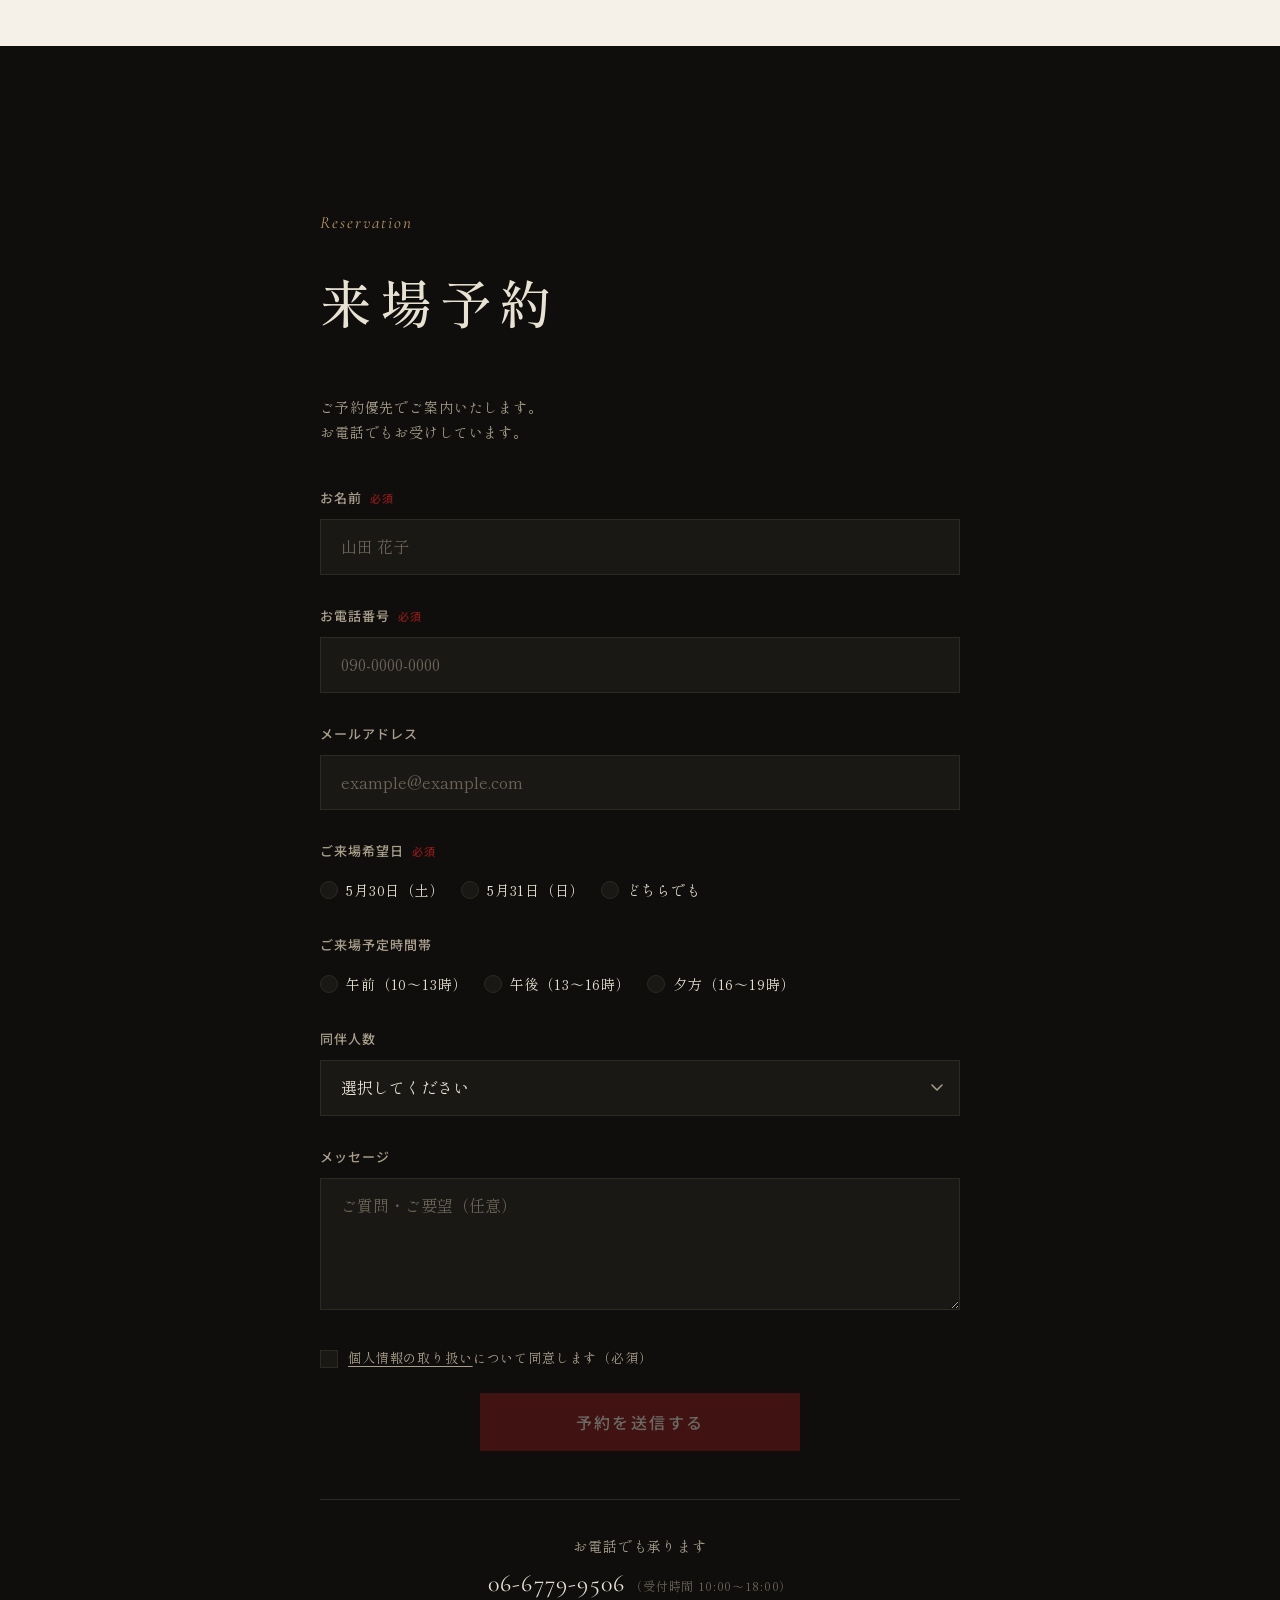
==== commit 04a054a4: "fix: ブランドを帯→着物の交互順に並べ替え、タグ表示追加 帯: 龍村→服部→河合→佐波理 着物: 藤井寛→絞り加藤→しょうざん→山本唯与志  Co-Authored-By: Claude Opus" ====
--- a/index.html
+++ b/index.html
@@ -347,8 +347,9 @@
               <img src="assets/img/matsukawaya/tatsumurabizyutu.jpg" alt="龍村美術織物" loading="lazy">
             </div>
             <div class="brand-card__body">
+              <span class="brand-card__tag">帯</span>
               <h3 class="brand-card__name">龍村美術織物</h3>
-              <p class="brand-card__copy">正倉院裂の復元から始まった、日本最高峰の美術織物。帯の芸術品。</p>
+              <p class="brand-card__copy">正倉院裂の復元から始まった、��本最高峰の美術織物。帯の芸術品。</p>
             </div>
           </article>
 
@@ -357,8 +358,53 @@
               <img src="assets/img/matsukawaya/fuziihiroshi.jpg" alt="藤井寛" loading="lazy">
             </div>
             <div class="brand-card__body">
+              <span class="brand-card__tag">着物</span>
               <h3 class="brand-card__name">藤井寛</h3>
               <p class="brand-card__copy">皇室献上作家。格調高い古典柄を、現代の感性で昇華させる染めの巨匠。</p>
+            </div>
+          </article>
+
+          <article class="brand-card">
+            <div class="brand-card__image">
+              <img src="assets/img/matsukawaya/hattori.jpg" alt="服部織物" loading="lazy">
+            </div>
+            <div class="brand-card__body">
+              <span class="brand-card__tag">帯</span>
+              <h3 class="brand-card__name">服部織物</h3>
+              <p class="brand-card__copy">西陣の名門織元。格調高い袋帯で、フォーマルシーンを美しく彩る。</p>
+            </div>
+          </article>
+
+          <article class="brand-card">
+            <div class="brand-card__image">
+              <img src="assets/img/matsukawaya/katoushibori.jpg" alt="絞り加藤" loading="lazy">
+            </div>
+            <div class="brand-card__body">
+              <span class="brand-card__tag">着物</span>
+              <h3 class="brand-card__name">絞り加藤</h3>
+              <p class="brand-card__copy">絞り染めの名門。一粒一粒、手で括る気の遠くなる手仕事から生まれる立体美。</p>
+            </div>
+          </article>
+
+          <article class="brand-card">
+            <div class="brand-card__image">
+              <img src="assets/img/matsukawaya/kawaibizyutu.jpg" alt="河合美術織物" loading="lazy">
+            </div>
+            <div class="brand-card__body">
+              <span class="brand-card__tag">帯</span>
+              <h3 class="brand-card__name">河合美術織物</h3>
+              <p class="brand-card__copy">繊細な織技術と芸術性を追求する、西陣の美術織物の担い手。</p>
+            </div>
+          </article>
+
+          <article class="brand-card">
+            <div class="brand-card__image">
+              <img src="assets/img/matsukawaya/shouzan.jpg" alt="しょうざん" loading="lazy">
+            </div>
+            <div class="brand-card__body">
+              <span class="brand-card__tag">着物</span>
+              <h3 class="brand-card__name">しょうざん</h3>
+              <p class="brand-card__copy">北山杉の里で生まれた、生紬の独特な風合い。カジュアルの最高峰。</p>
             </div>
           </article>
 
@@ -367,28 +413,9 @@
               <img src="assets/img/matsukawaya/sahari.jpg" alt="佐波理" loading="lazy">
             </div>
             <div class="brand-card__body">
+              <span class="brand-card__tag">帯</span>
               <h3 class="brand-card__name">佐波理</h3>
               <p class="brand-card__copy">古代合金の名を冠する、独自の美意識。洗練された色彩と文様の世界。</p>
-            </div>
-          </article>
-
-          <article class="brand-card">
-            <div class="brand-card__image">
-              <img src="assets/img/matsukawaya/katoushibori.jpg" alt="絞り加藤" loading="lazy">
-            </div>
-            <div class="brand-card__body">
-              <h3 class="brand-card__name">絞り加藤</h3>
-              <p class="brand-card__copy">絞り染めの名門。一粒一粒、手で括る気の遠くなる手仕事から生まれる立体美。</p>
-            </div>
-          </article>
-
-          <article class="brand-card">
-            <div class="brand-card__image">
-              <img src="assets/img/matsukawaya/shouzan.jpg" alt="しょうざん" loading="lazy">
-            </div>
-            <div class="brand-card__body">
-              <h3 class="brand-card__name">しょうざん</h3>
-              <p class="brand-card__copy">北山杉の里で生まれた、生紬の独特な風合い。カジュアルの最高峰。</p>
             </div>
           </article>
 
@@ -397,28 +424,9 @@
               <img src="assets/img/matsukawaya/yamamototadayoshi.jpg" alt="山本唯与志" loading="lazy">
             </div>
             <div class="brand-card__body">
+              <span class="brand-card__tag">着物</span>
               <h3 class="brand-card__name">山本唯与志</h3>
               <p class="brand-card__copy">京の名工。独創的な意匠と色使いで、伝統の枠を超えた帯を生み出す。</p>
-            </div>
-          </article>
-
-          <article class="brand-card">
-            <div class="brand-card__image">
-              <img src="assets/img/matsukawaya/hattori.jpg" alt="服部織物" loading="lazy">
-            </div>
-            <div class="brand-card__body">
-              <h3 class="brand-card__name">服部織物</h3>
-              <p class="brand-card__copy">西陣の名門織元。格調高い袋帯で、フォーマルシーンを美しく彩る。</p>
-            </div>
-          </article>
-
-          <article class="brand-card">
-            <div class="brand-card__image">
-              <img src="assets/img/matsukawaya/kawaibizyutu.jpg" alt="河合美術織物" loading="lazy">
-            </div>
-            <div class="brand-card__body">
-              <h3 class="brand-card__name">河合美術織物</h3>
-              <p class="brand-card__copy">繊細な織技術と芸術性を追求する、西陣の美術織物の担い手。</p>
             </div>
           </article>
 
--- a/assets/css/style.css
+++ b/assets/css/style.css
@@ -1620,6 +1620,17 @@
   margin-bottom: 8px;
   position: relative;
   padding-bottom: 12px;
+}
+
+.brand-card__tag {
+  display: inline-block;
+  font-family: var(--font-gothic);
+  font-size: 11px;
+  letter-spacing: 0.1em;
+  color: var(--color-gold);
+  border: 1px solid var(--color-gold);
+  padding: 2px 10px;
+  margin-bottom: 10px;
 }
 
 .brand-card__name::after {
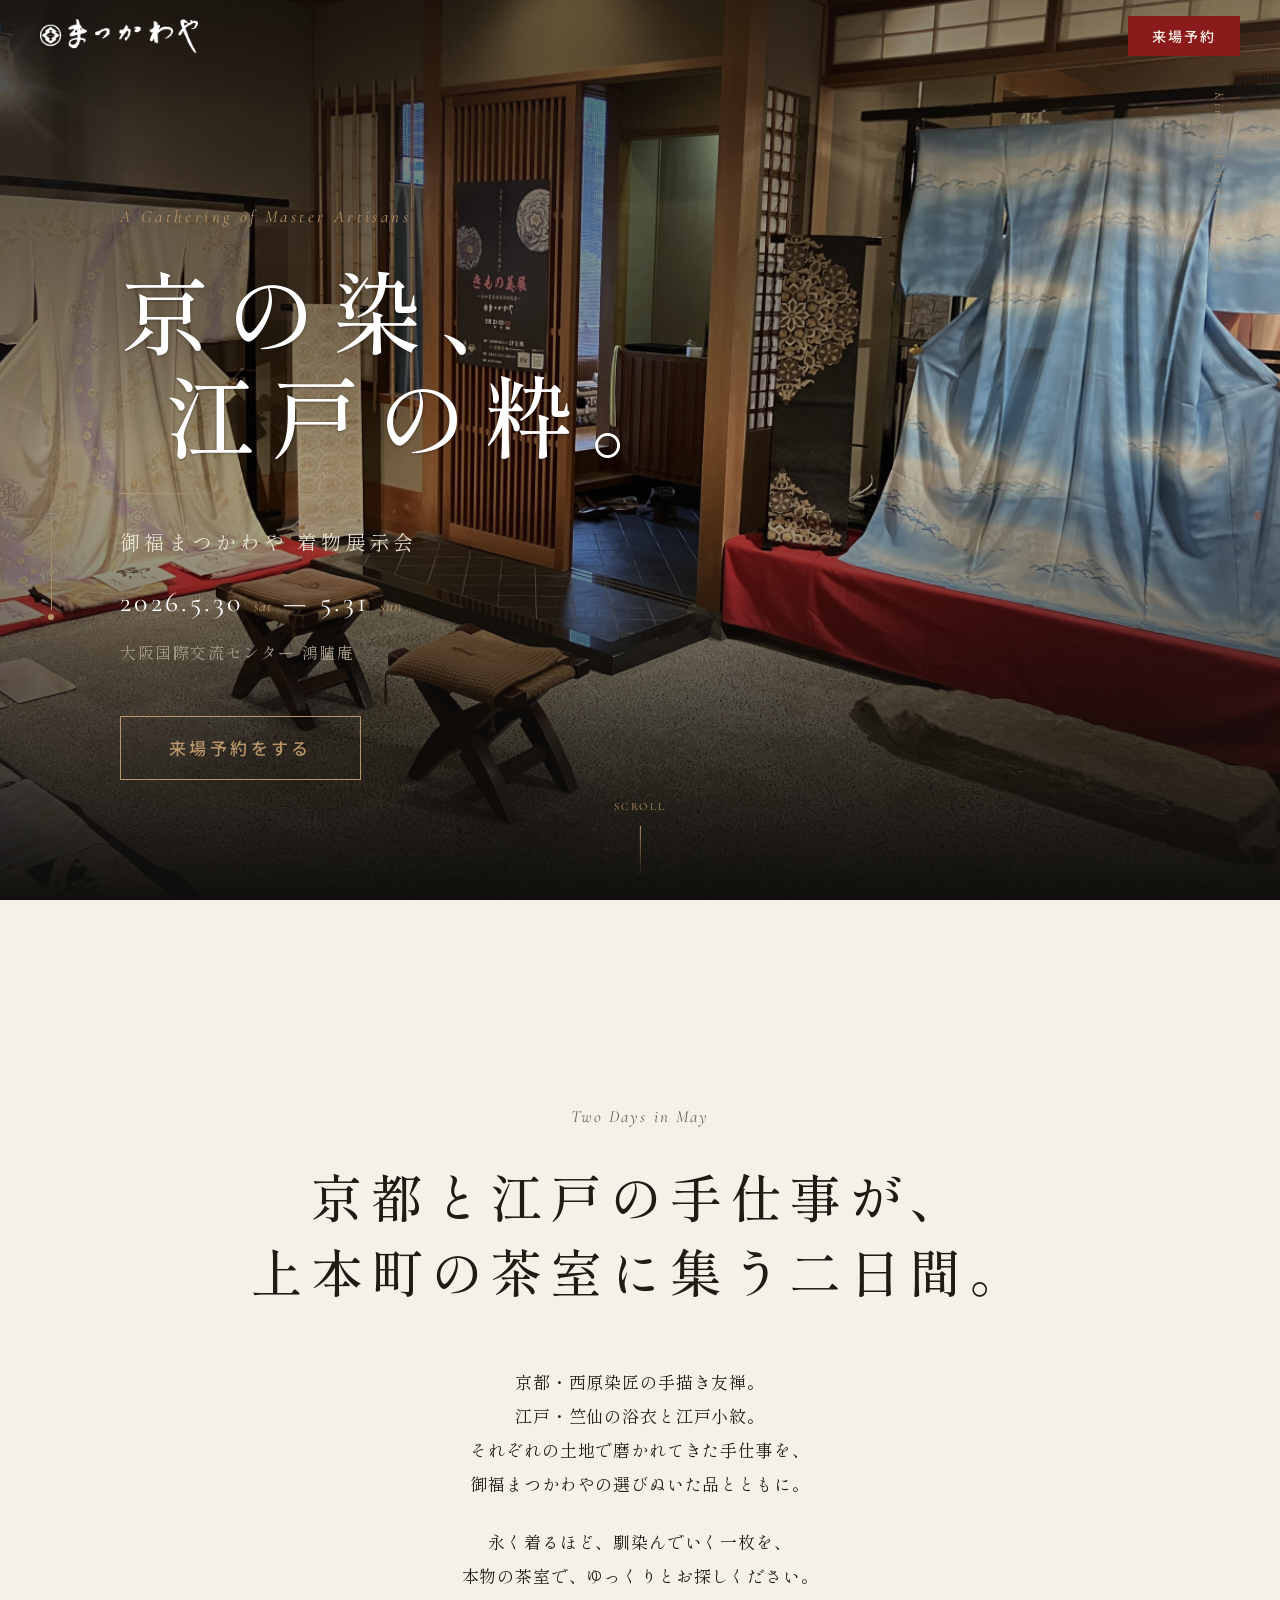
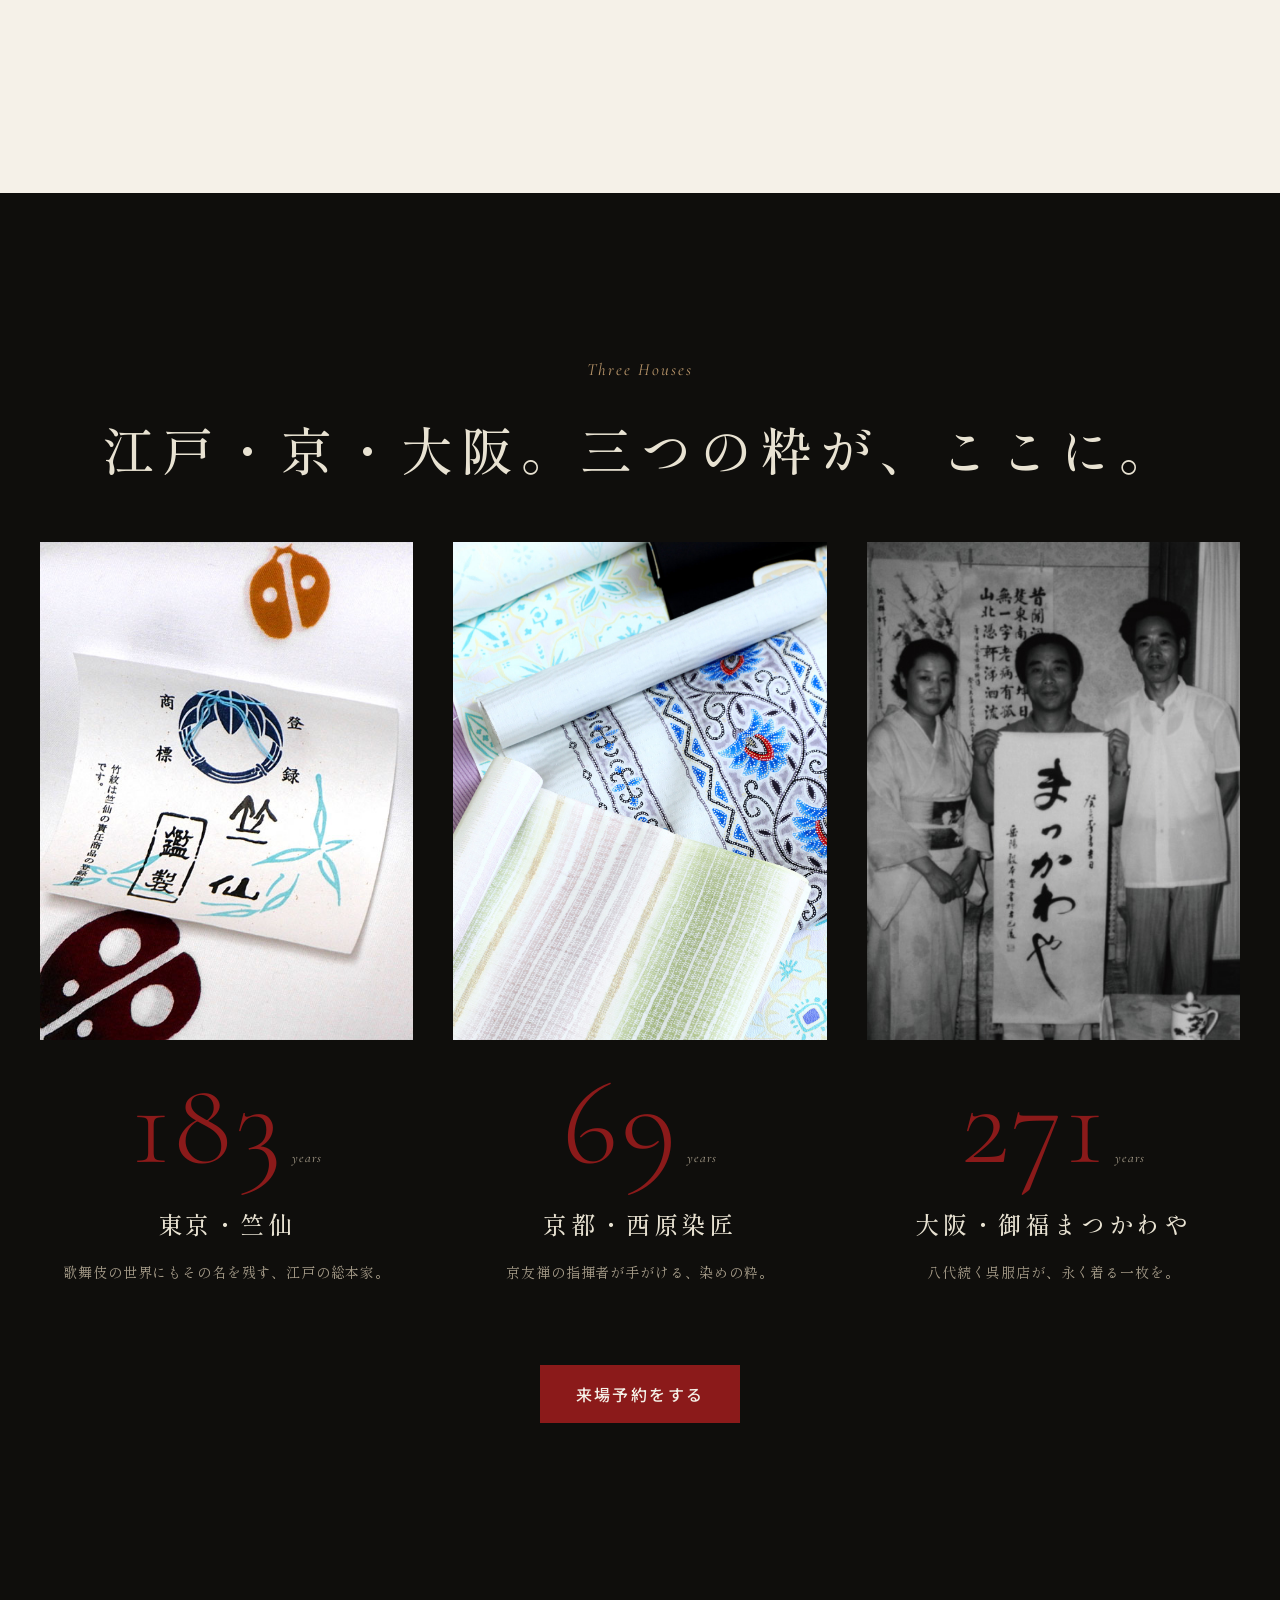
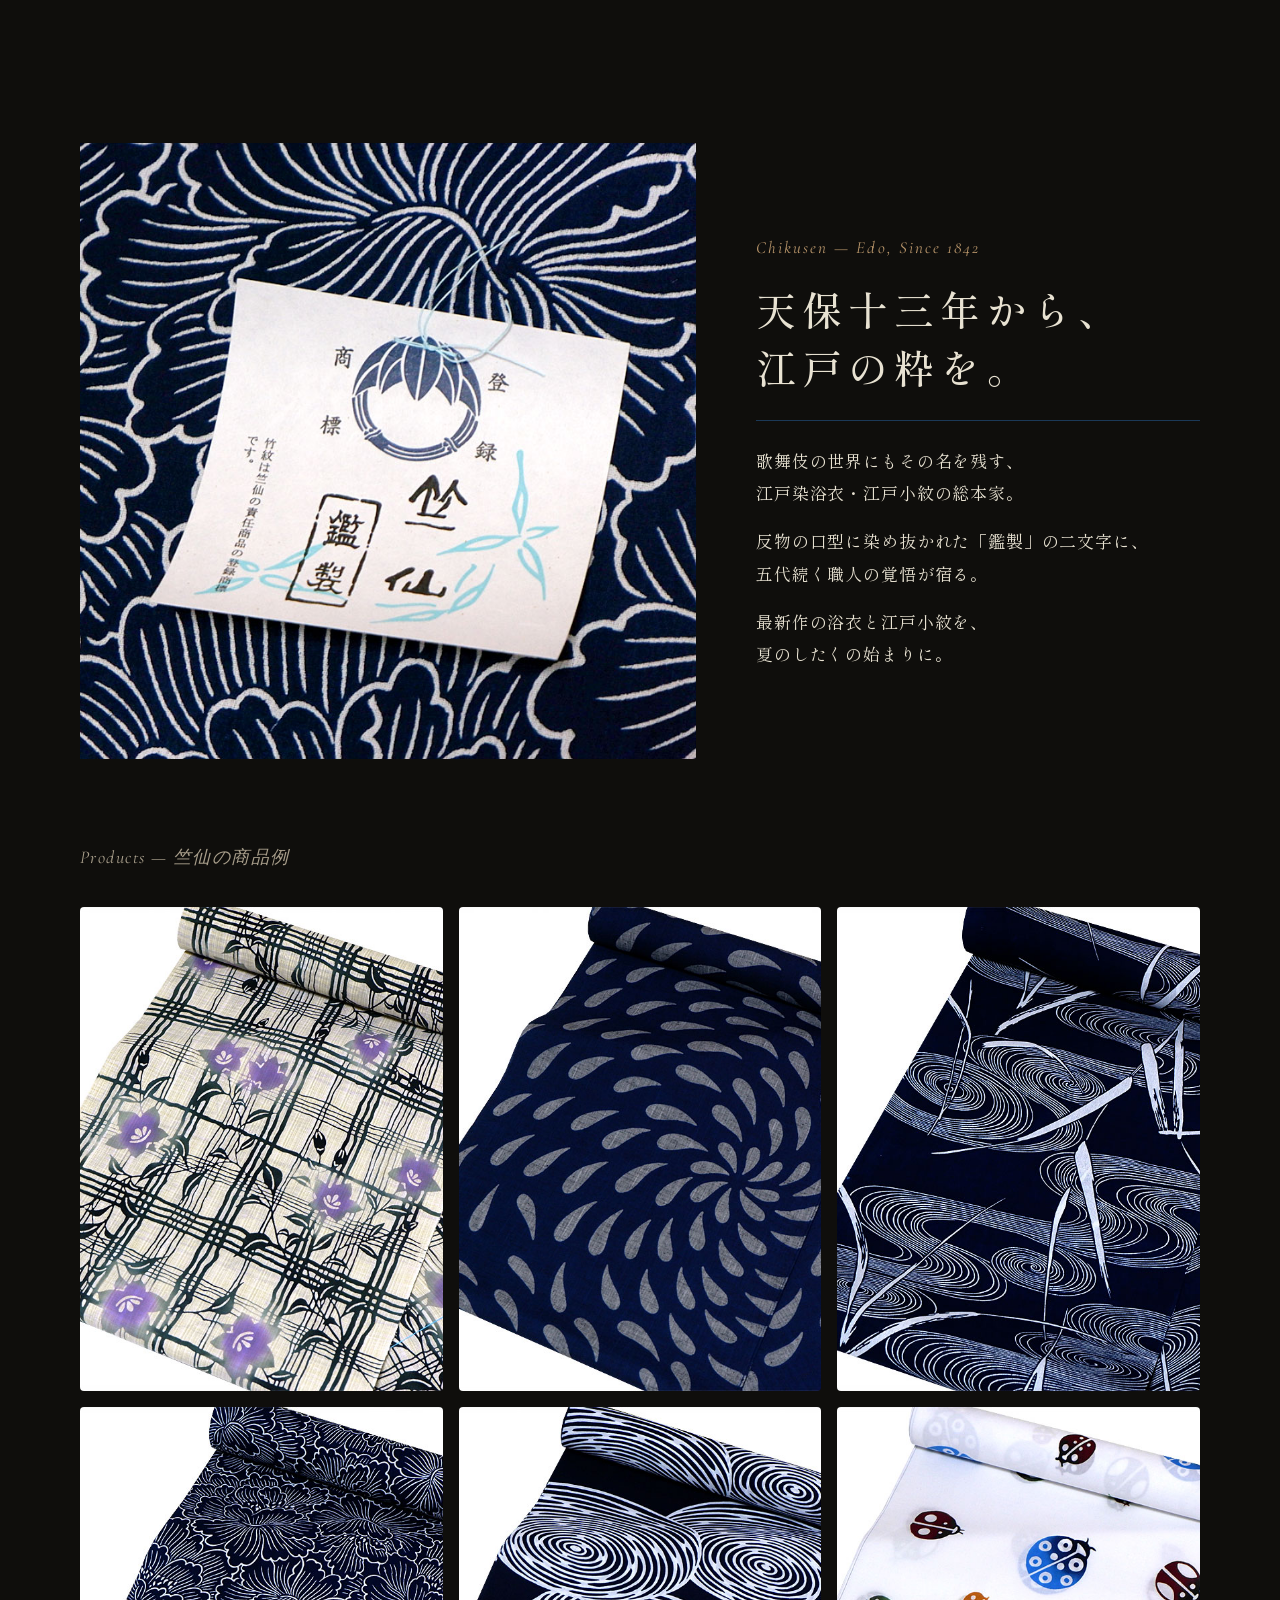
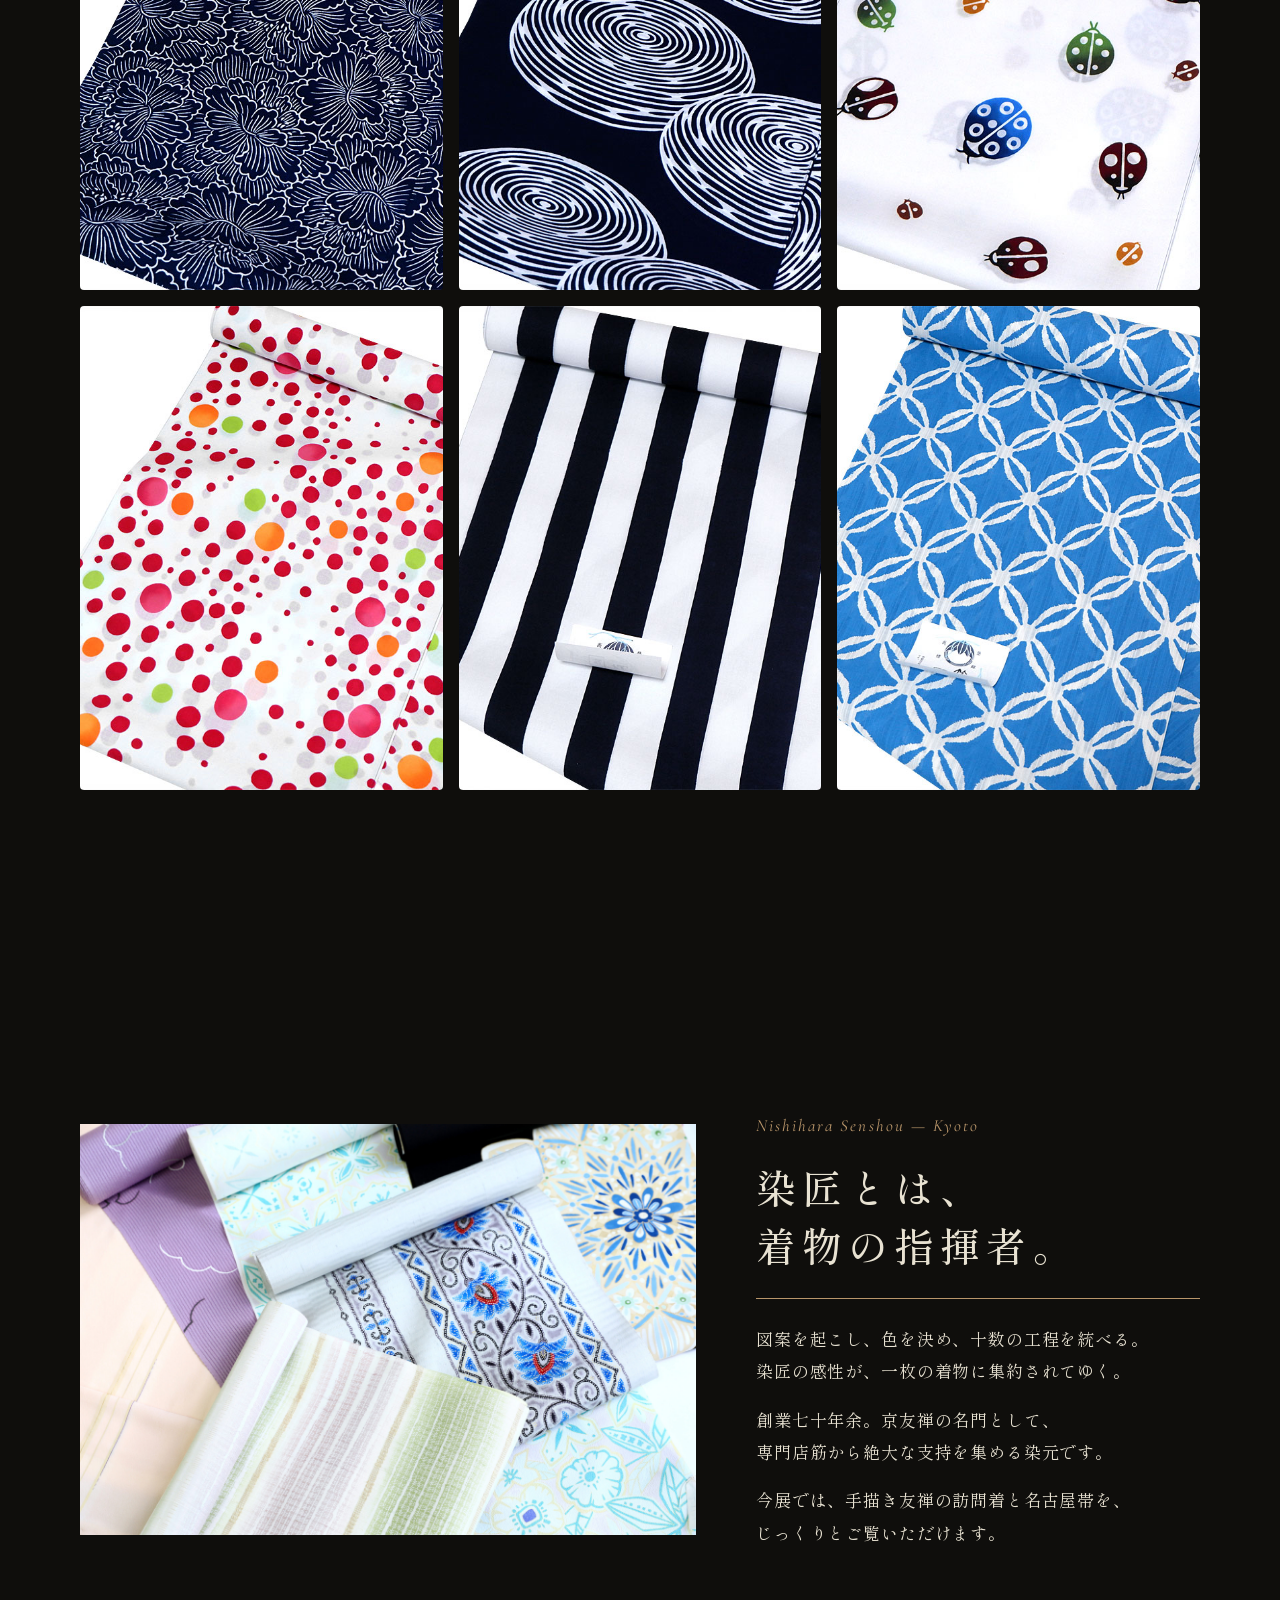
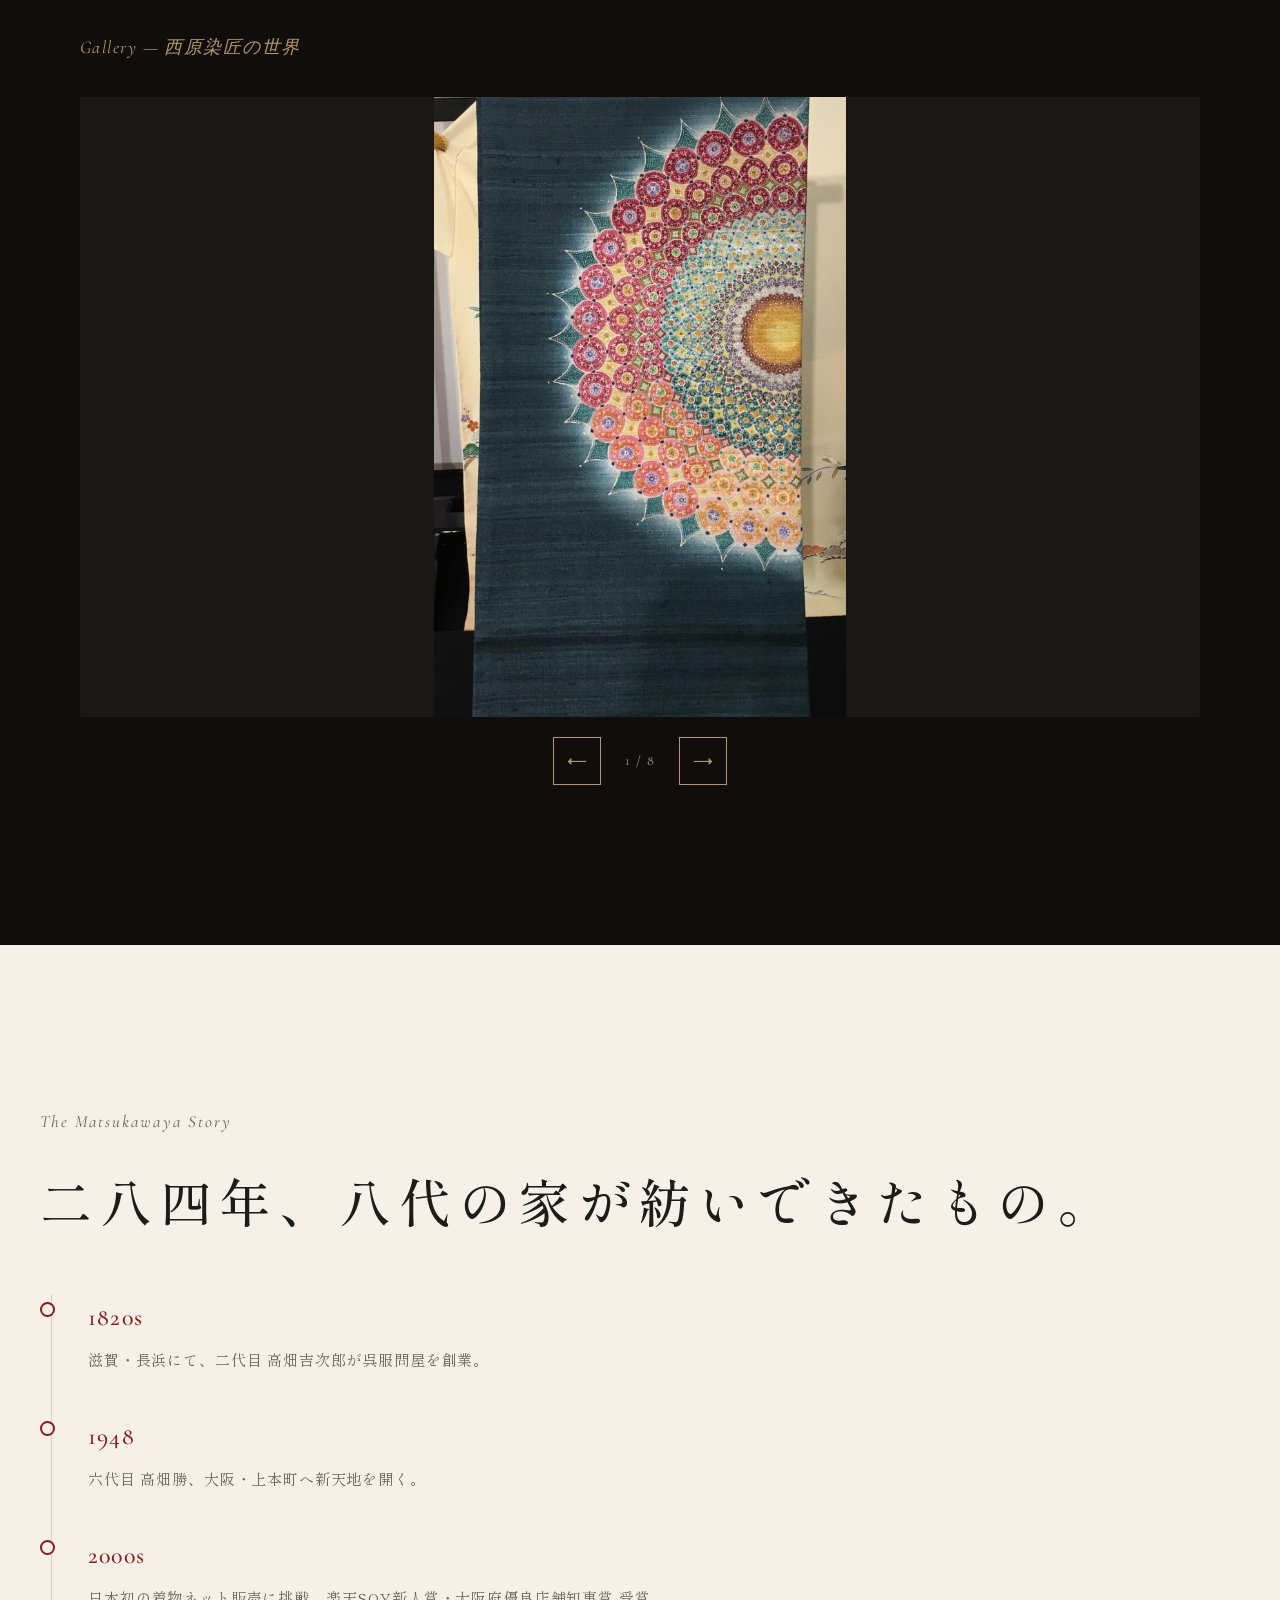
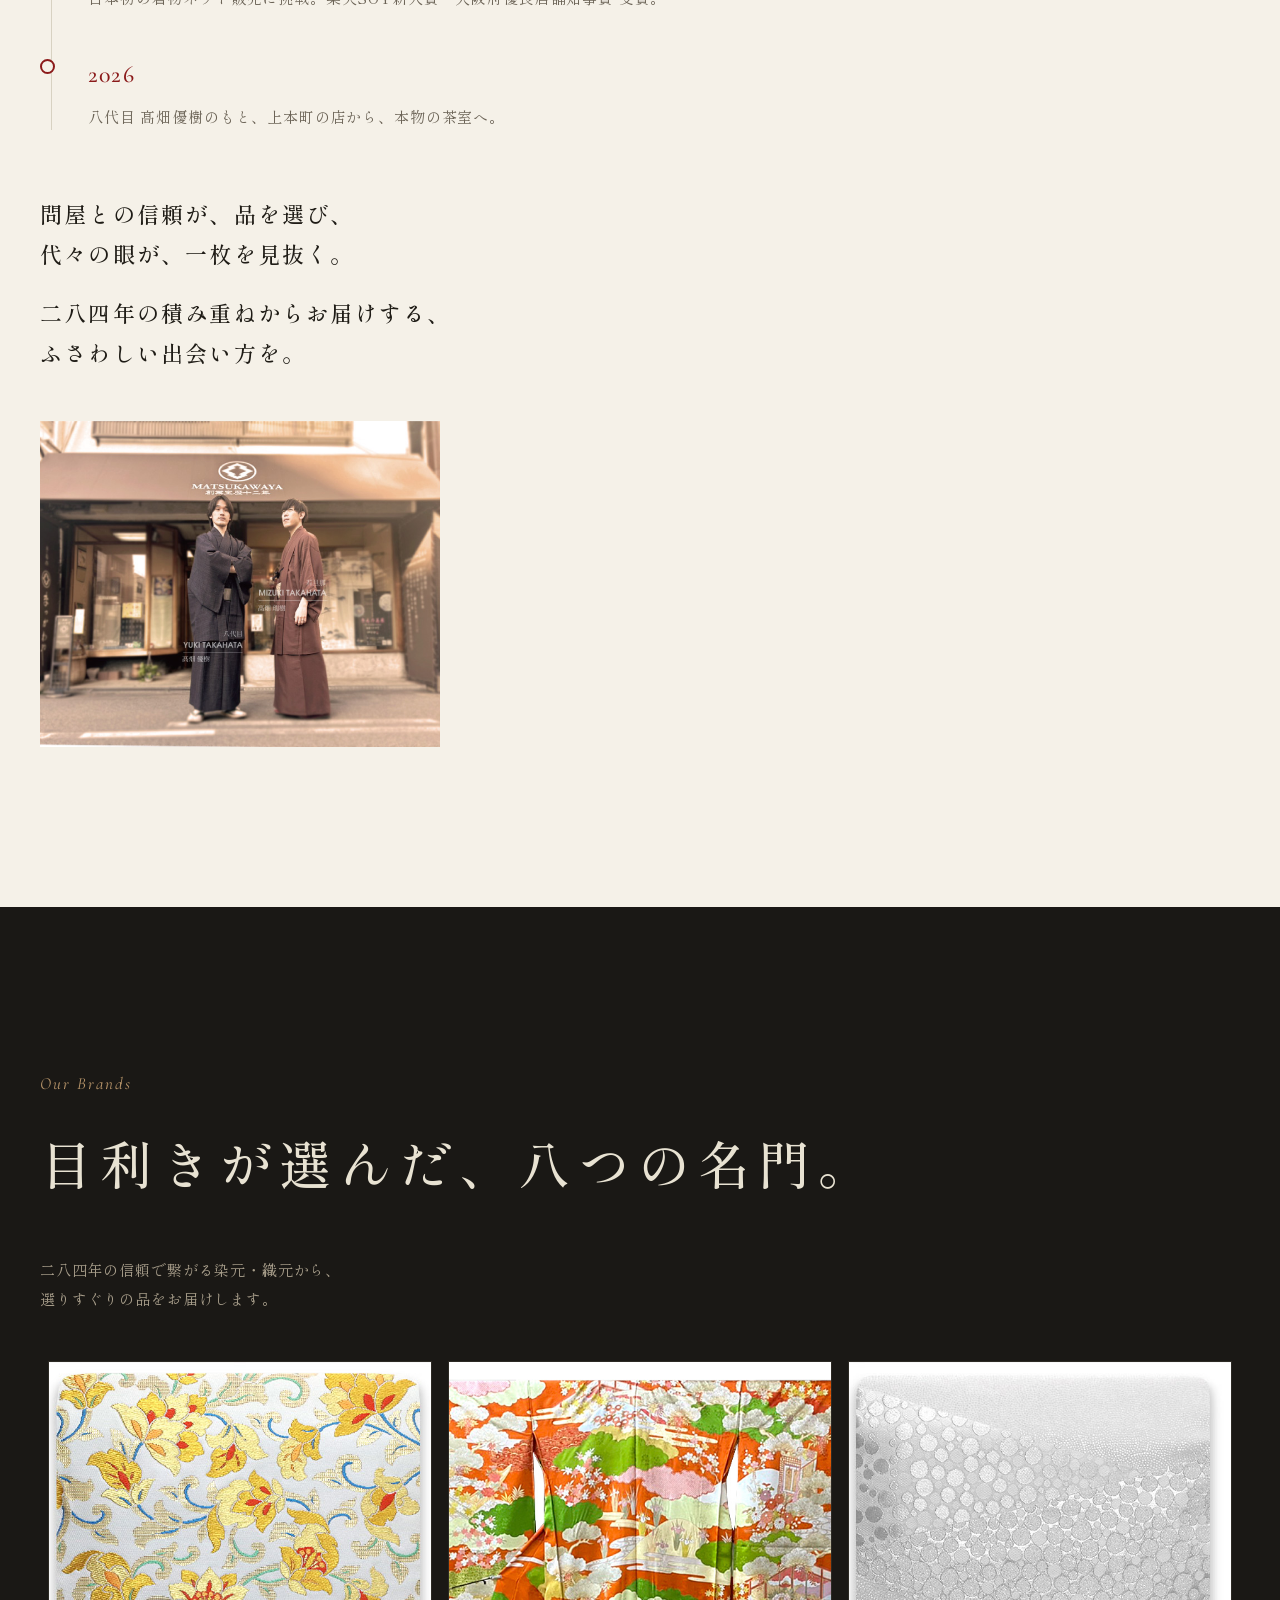
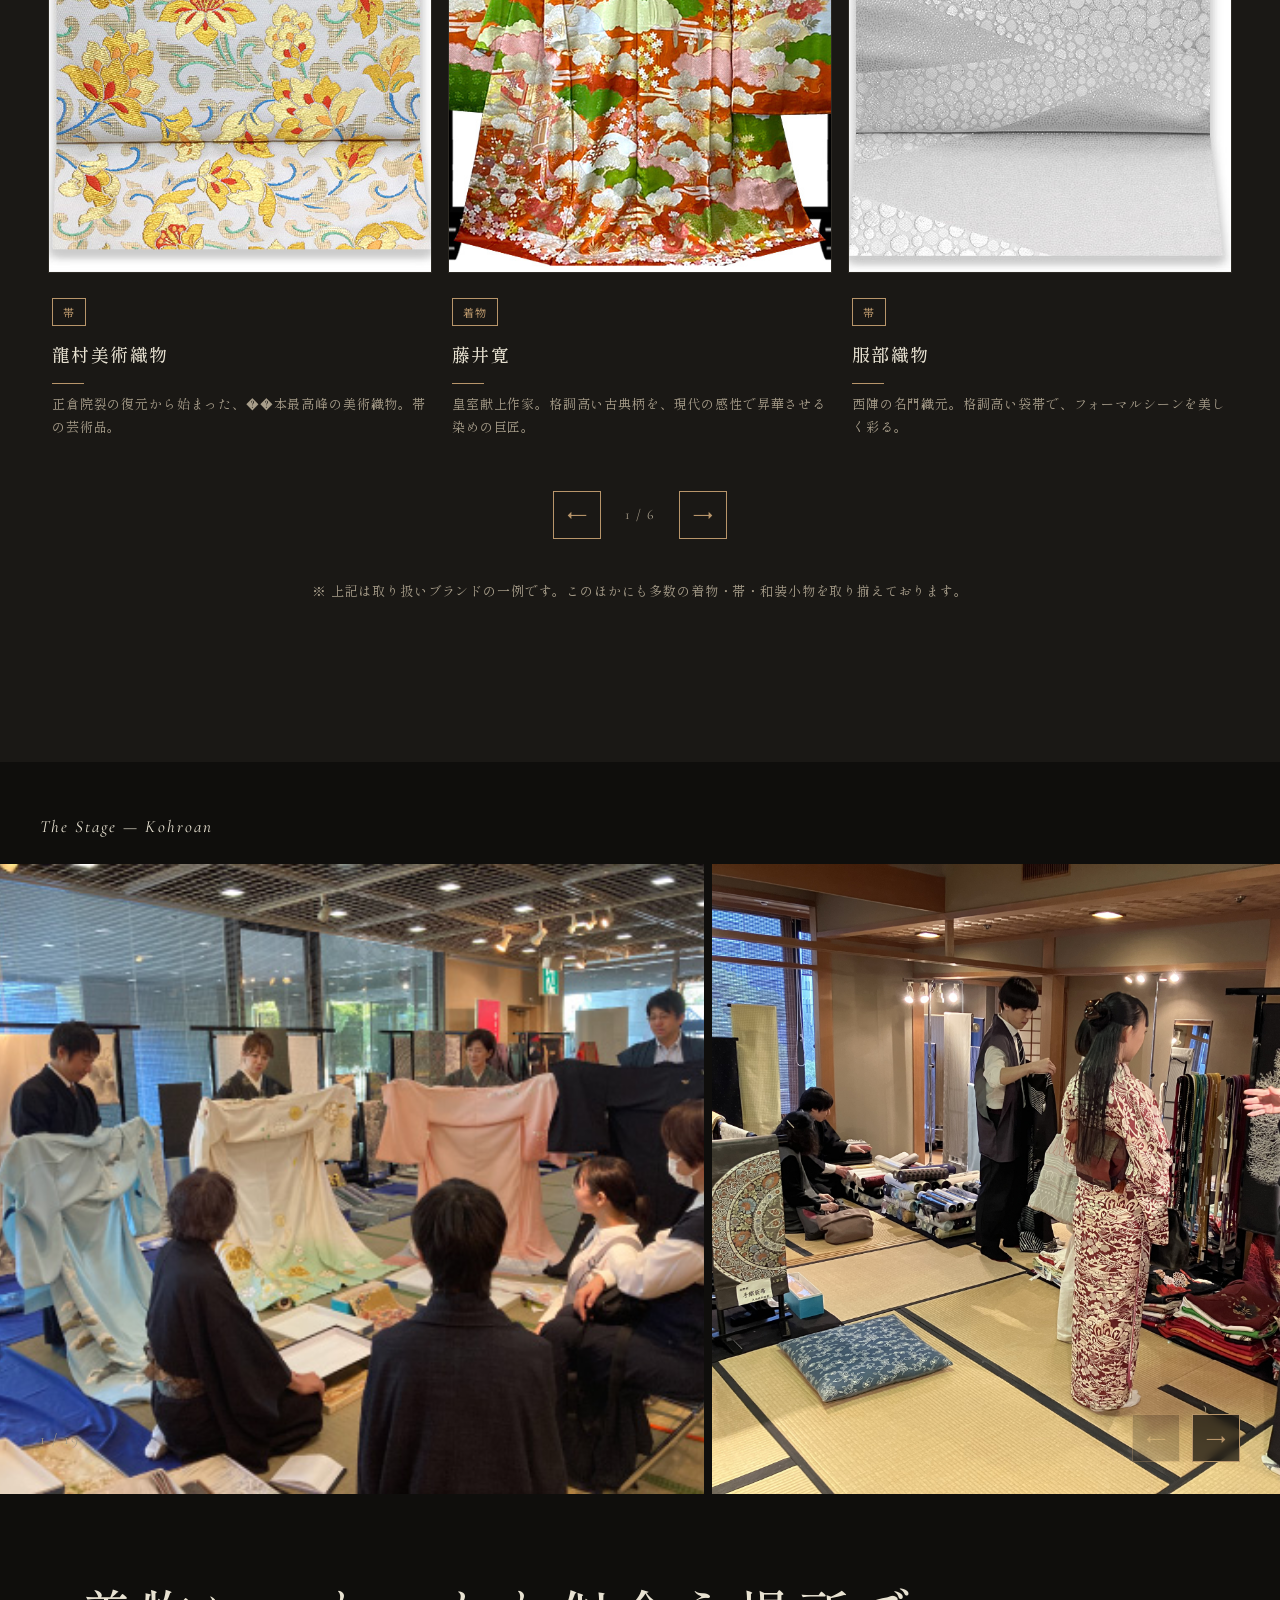
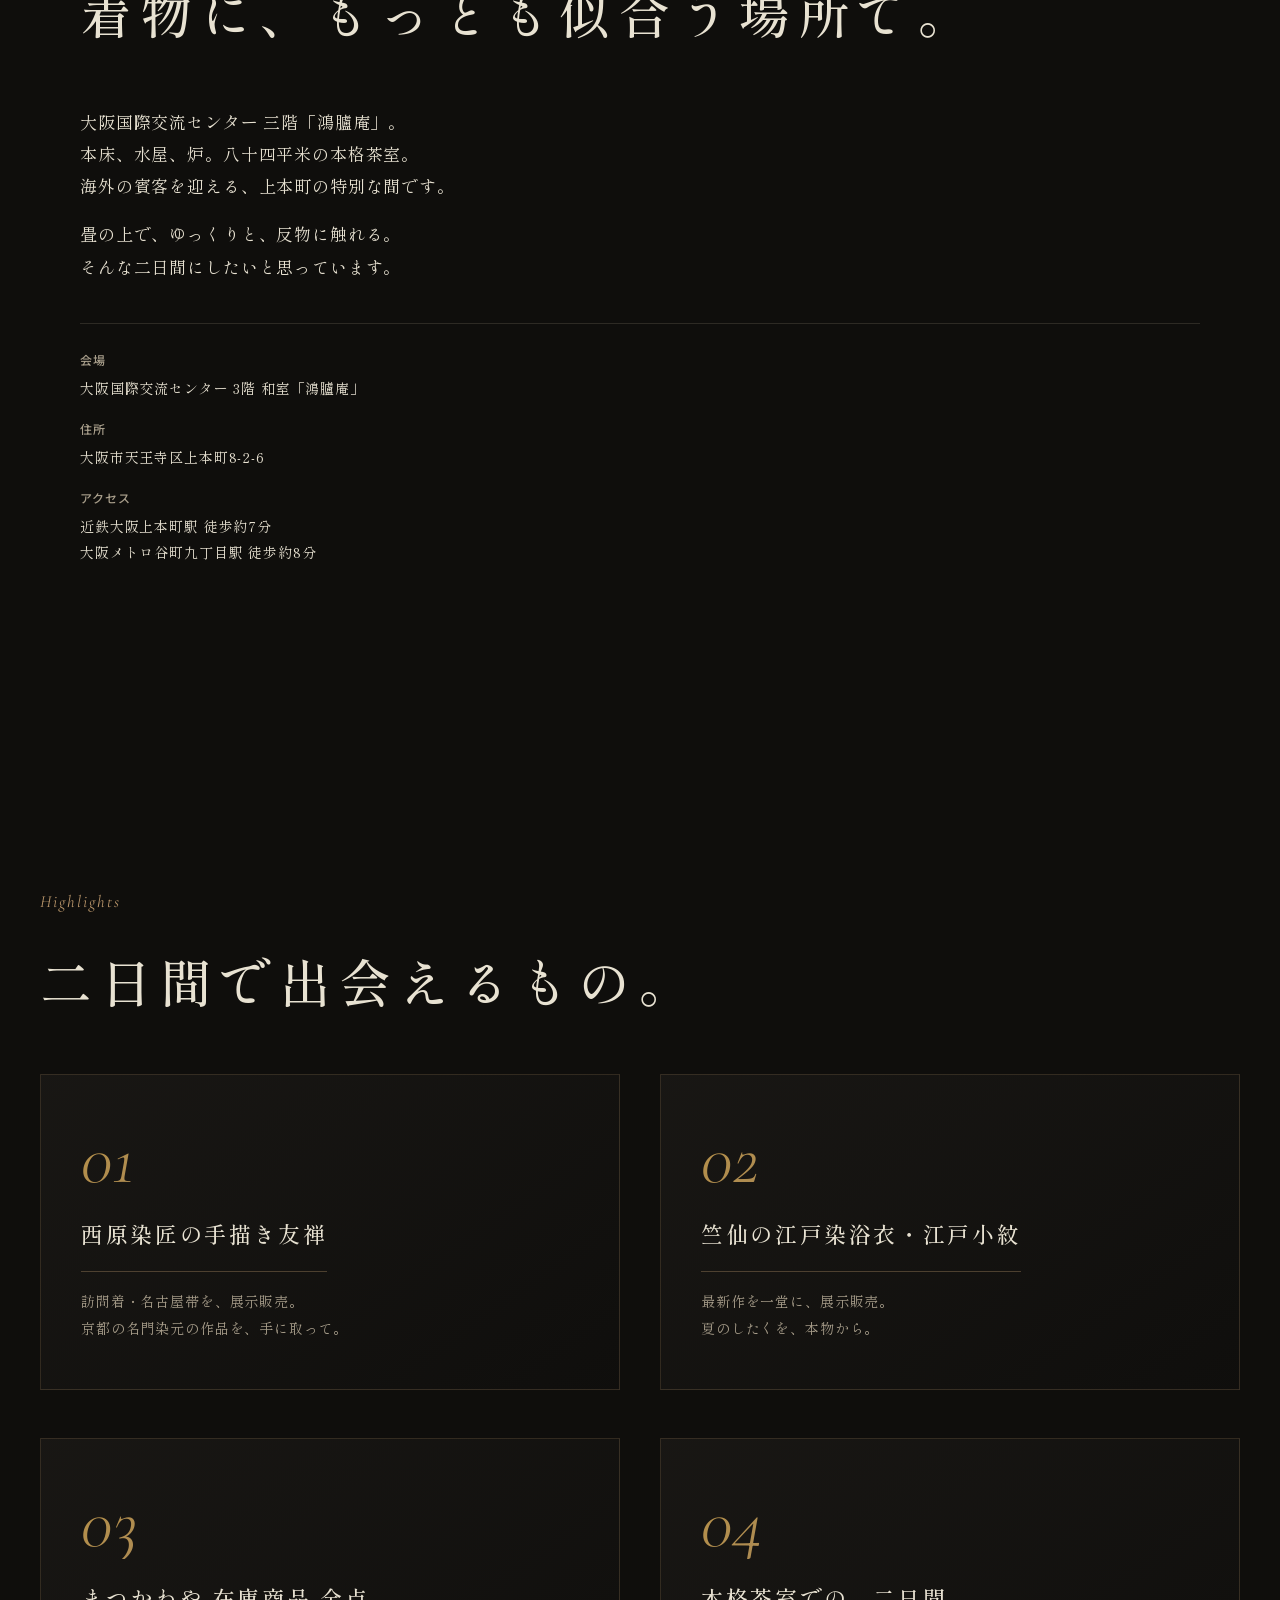
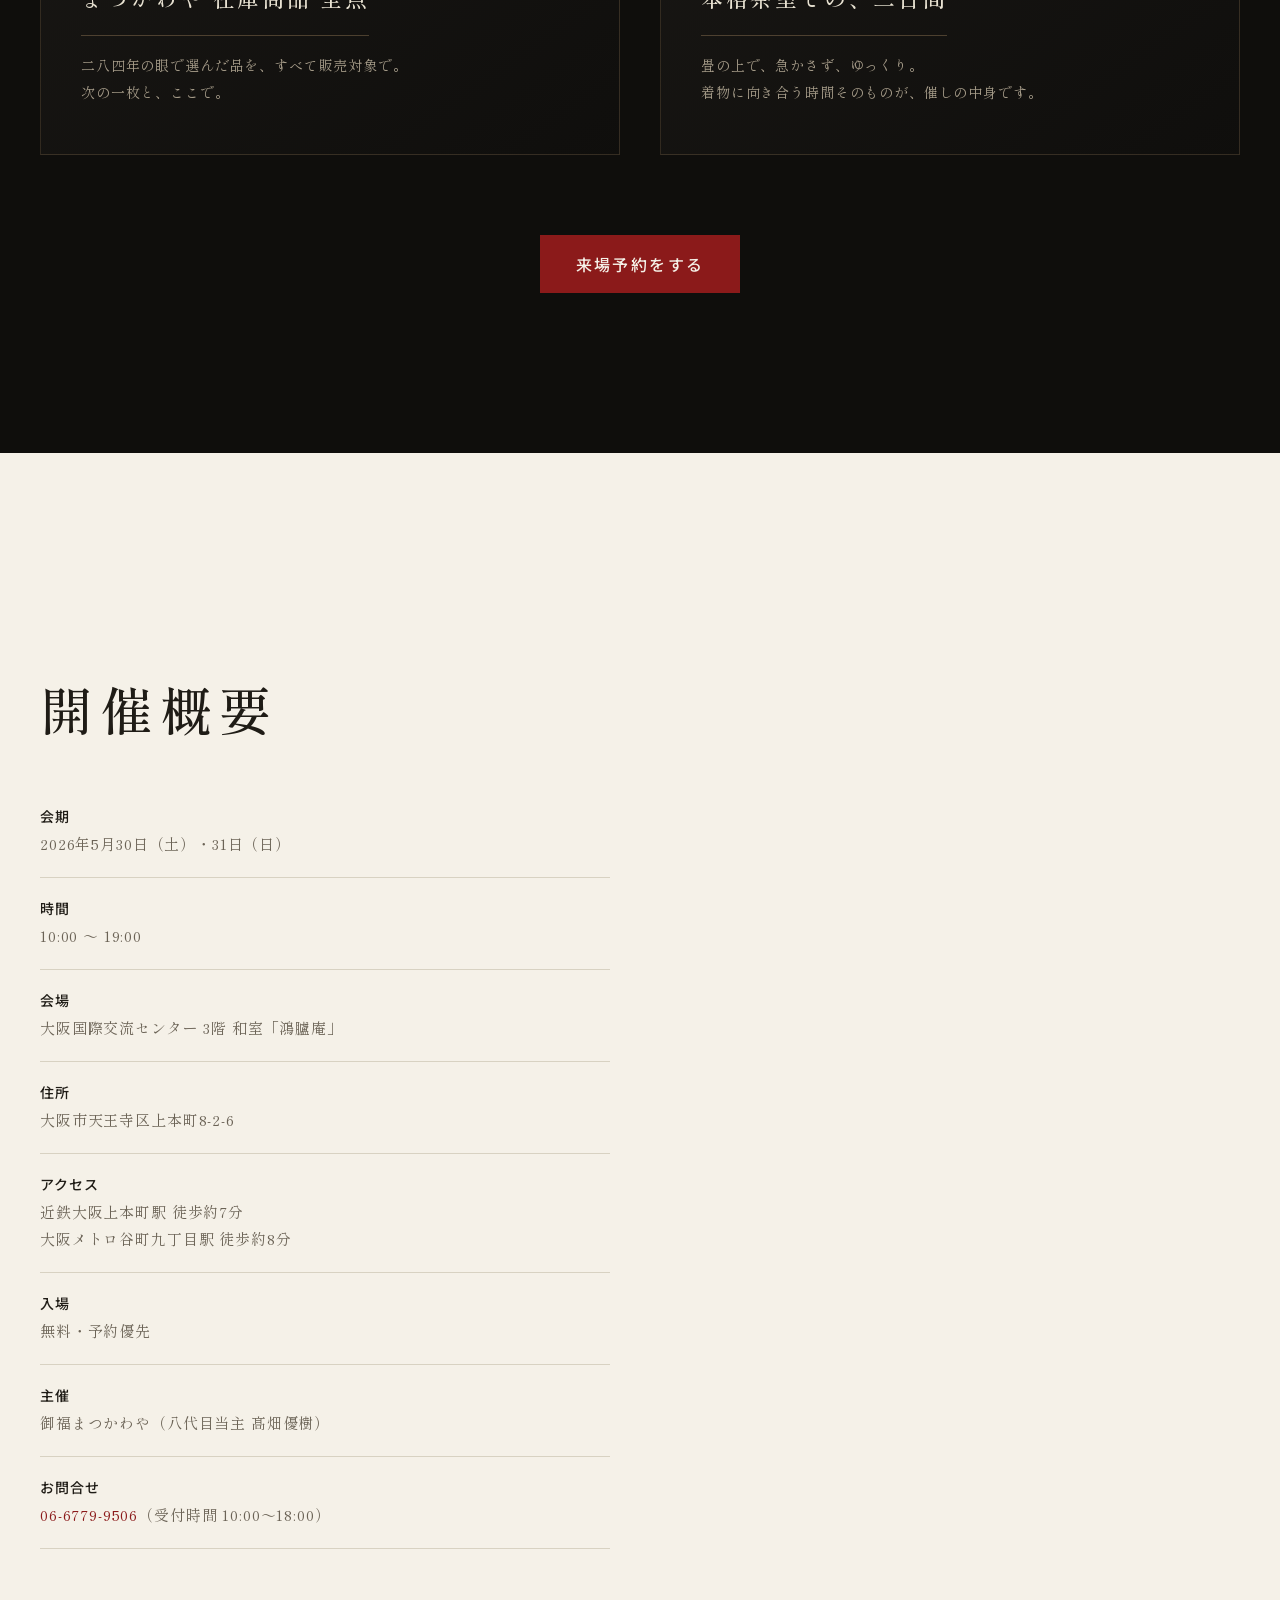
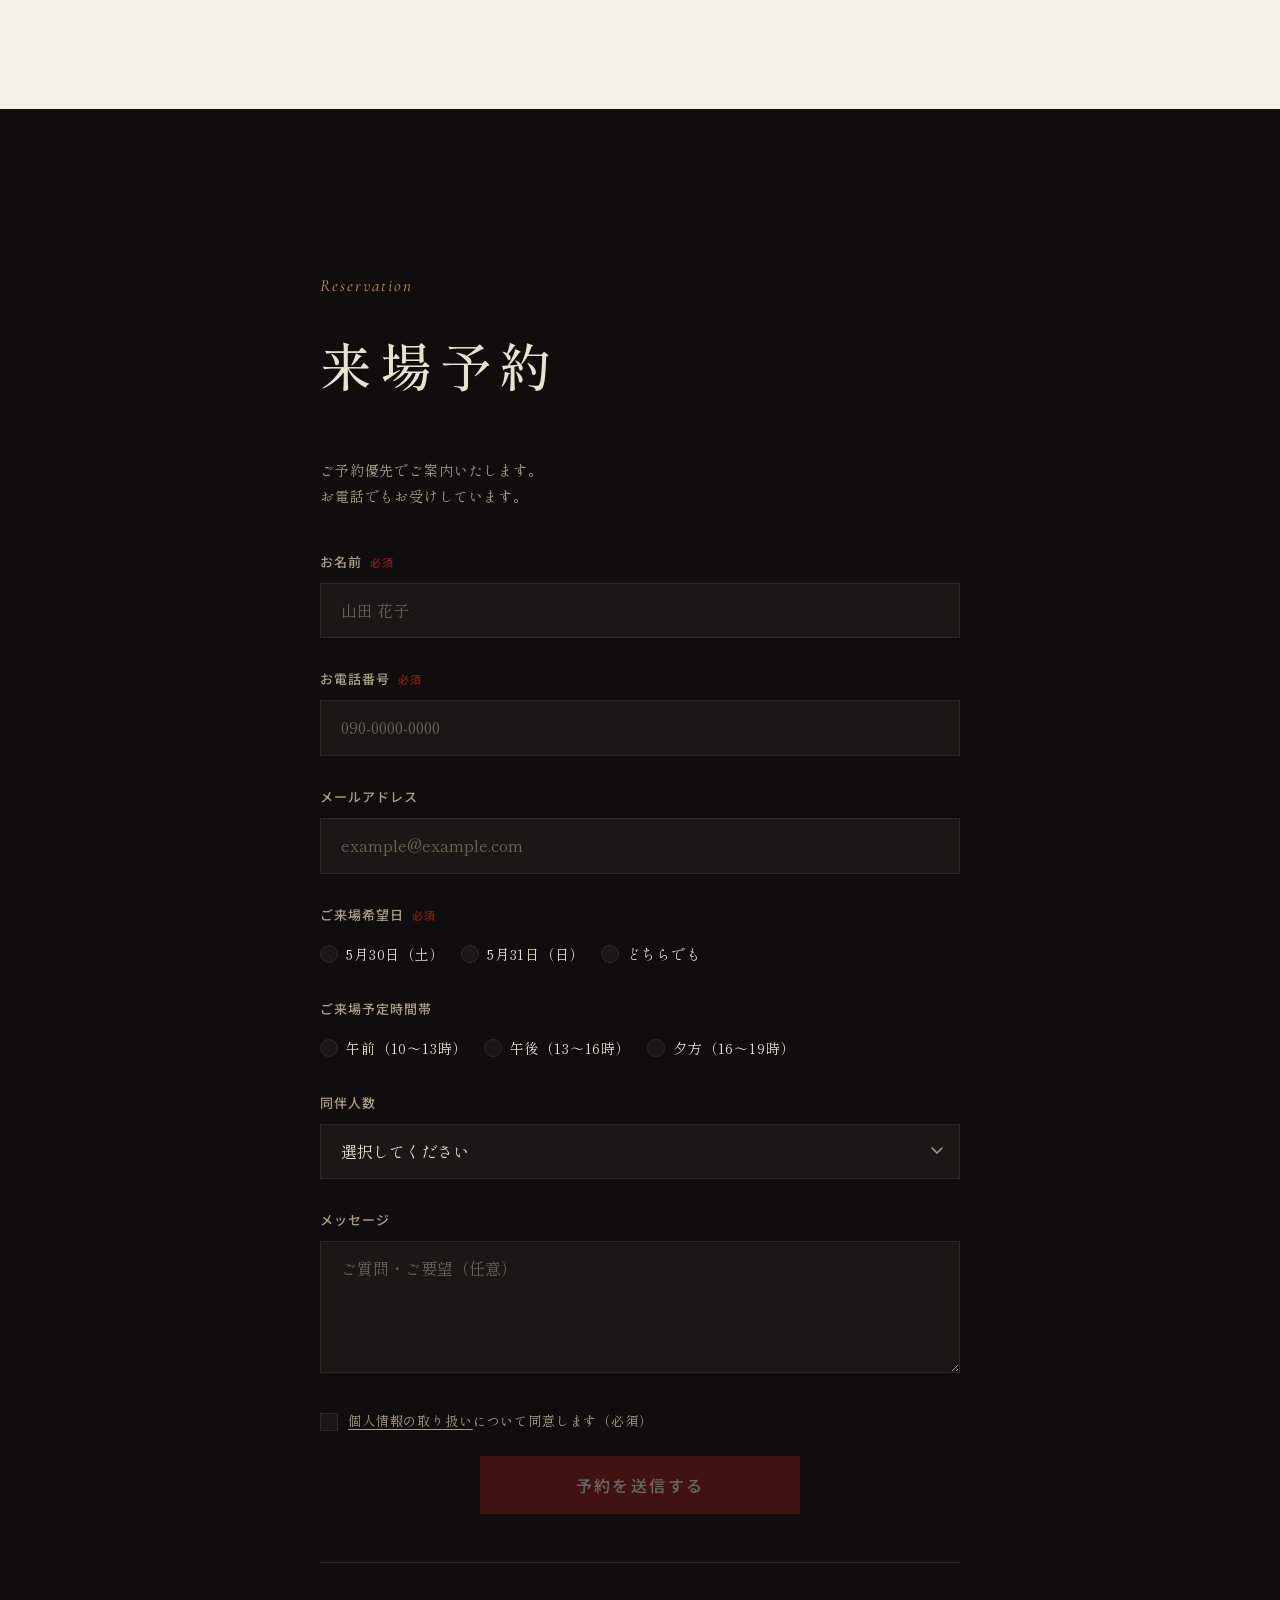
==== commit 6c261b19: "fix: ブランドセクションに「その他多数の商品あり」の注記を追加 Co-Authored-By: Claude Opus 4.6 <noreply@anthropic.com>" ====
--- a/index.html
+++ b/index.html
@@ -438,6 +438,8 @@
         <button class="brands-slider__btn" id="brands-next" aria-label="次へ">&#8594;</button>
       </div>
     </div>
+
+    <p class="brands-note fade-in">※ 上記は取り扱いブランドの一例です。このほかにも多数の着物・帯・和装小物を取り揃えております。</p>
   </div>
 </section>
 
--- a/assets/css/style.css
+++ b/assets/css/style.css
@@ -1682,6 +1682,14 @@
   font-size: 14px;
   color: var(--color-text-mute);
   letter-spacing: 0.1em;
+}
+
+.brands-note {
+  margin-top: 40px;
+  font-size: 13px;
+  color: var(--color-text-mute);
+  text-align: center;
+  line-height: 1.8;
 }
 
 /* ------------------------------------------------------------
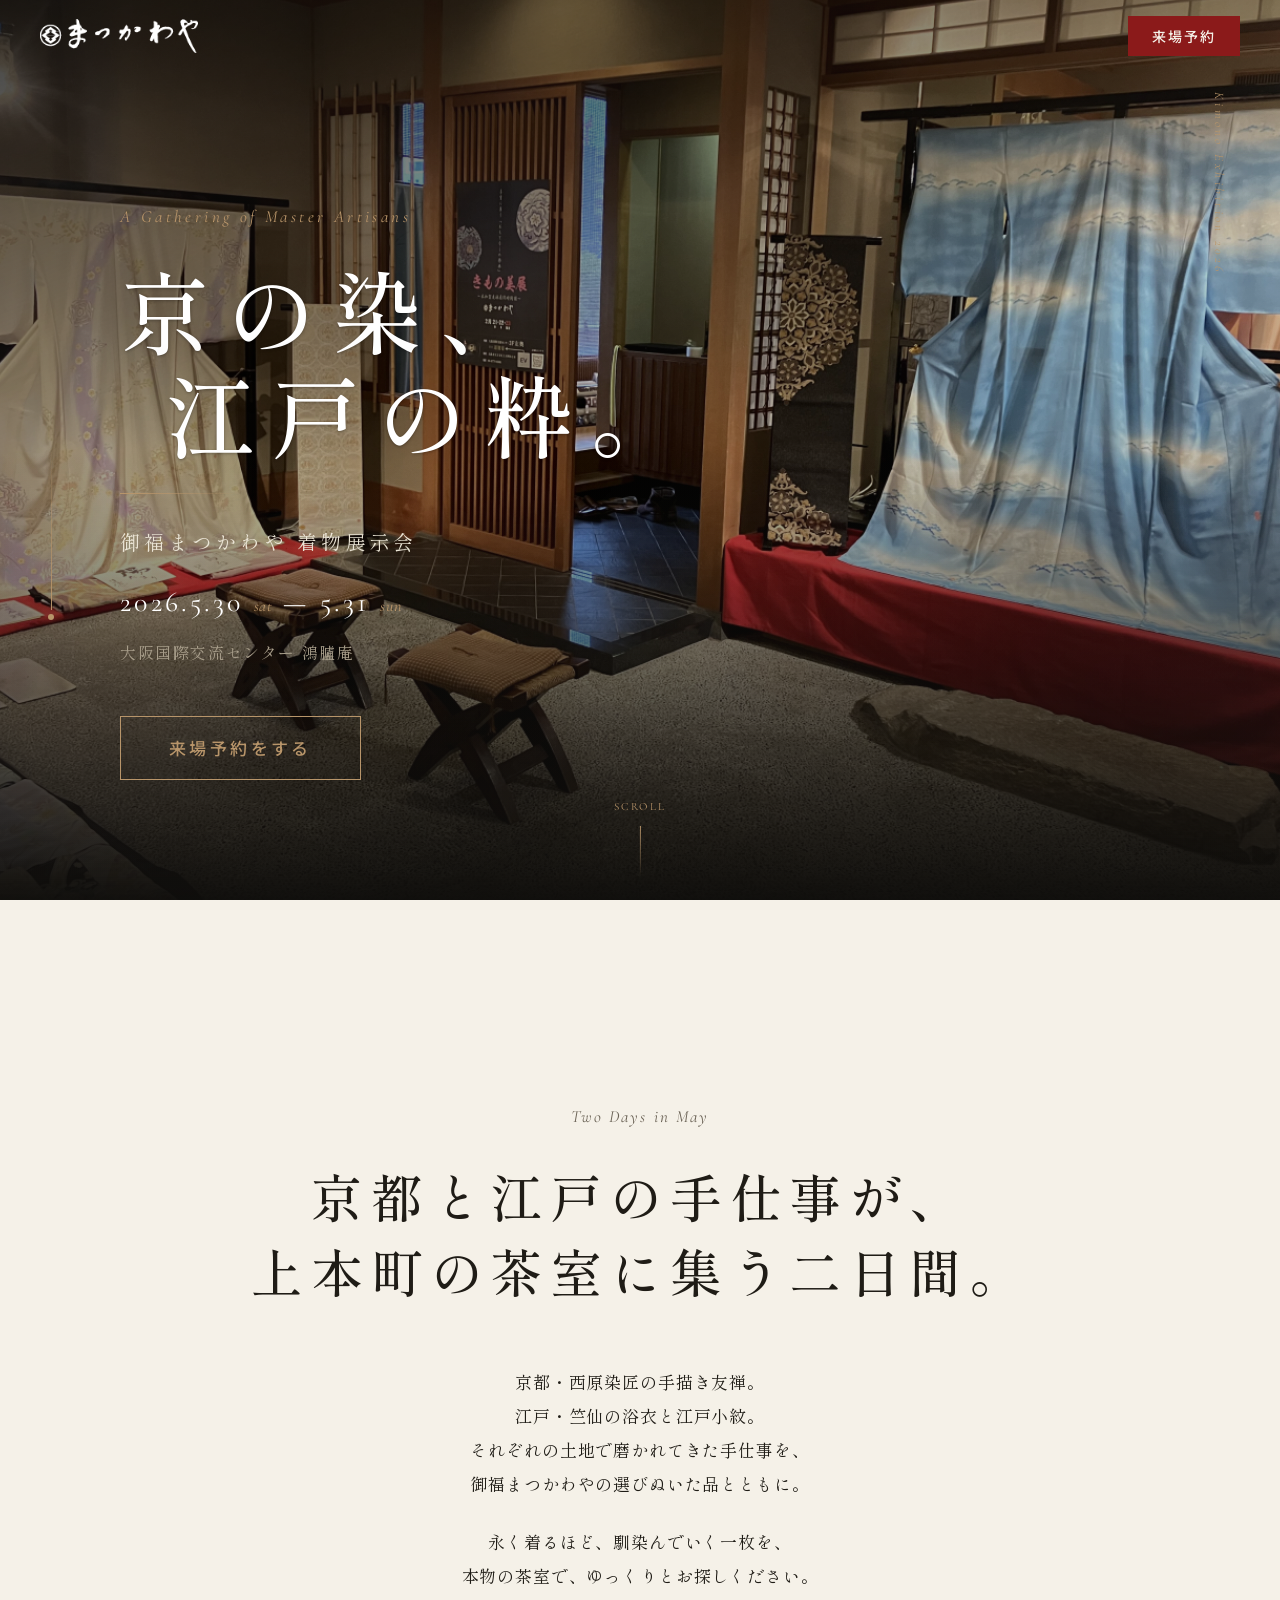
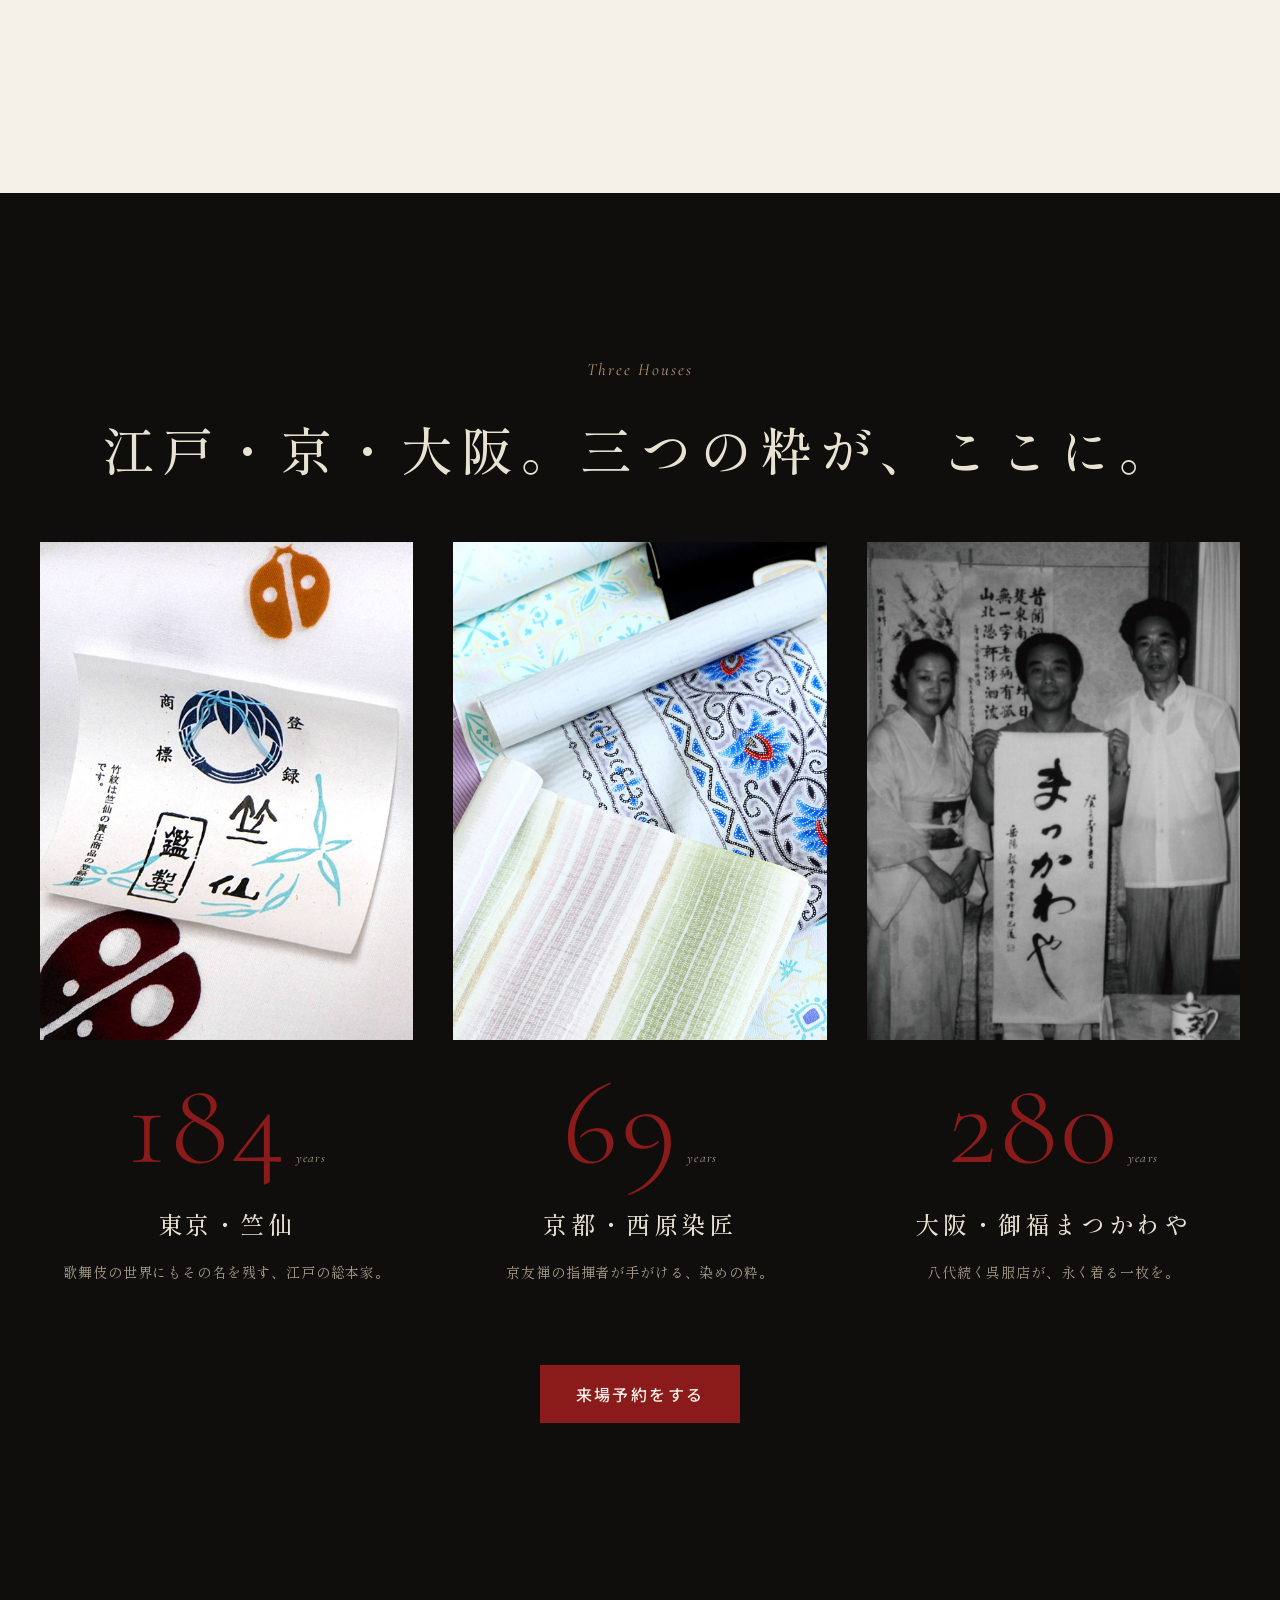
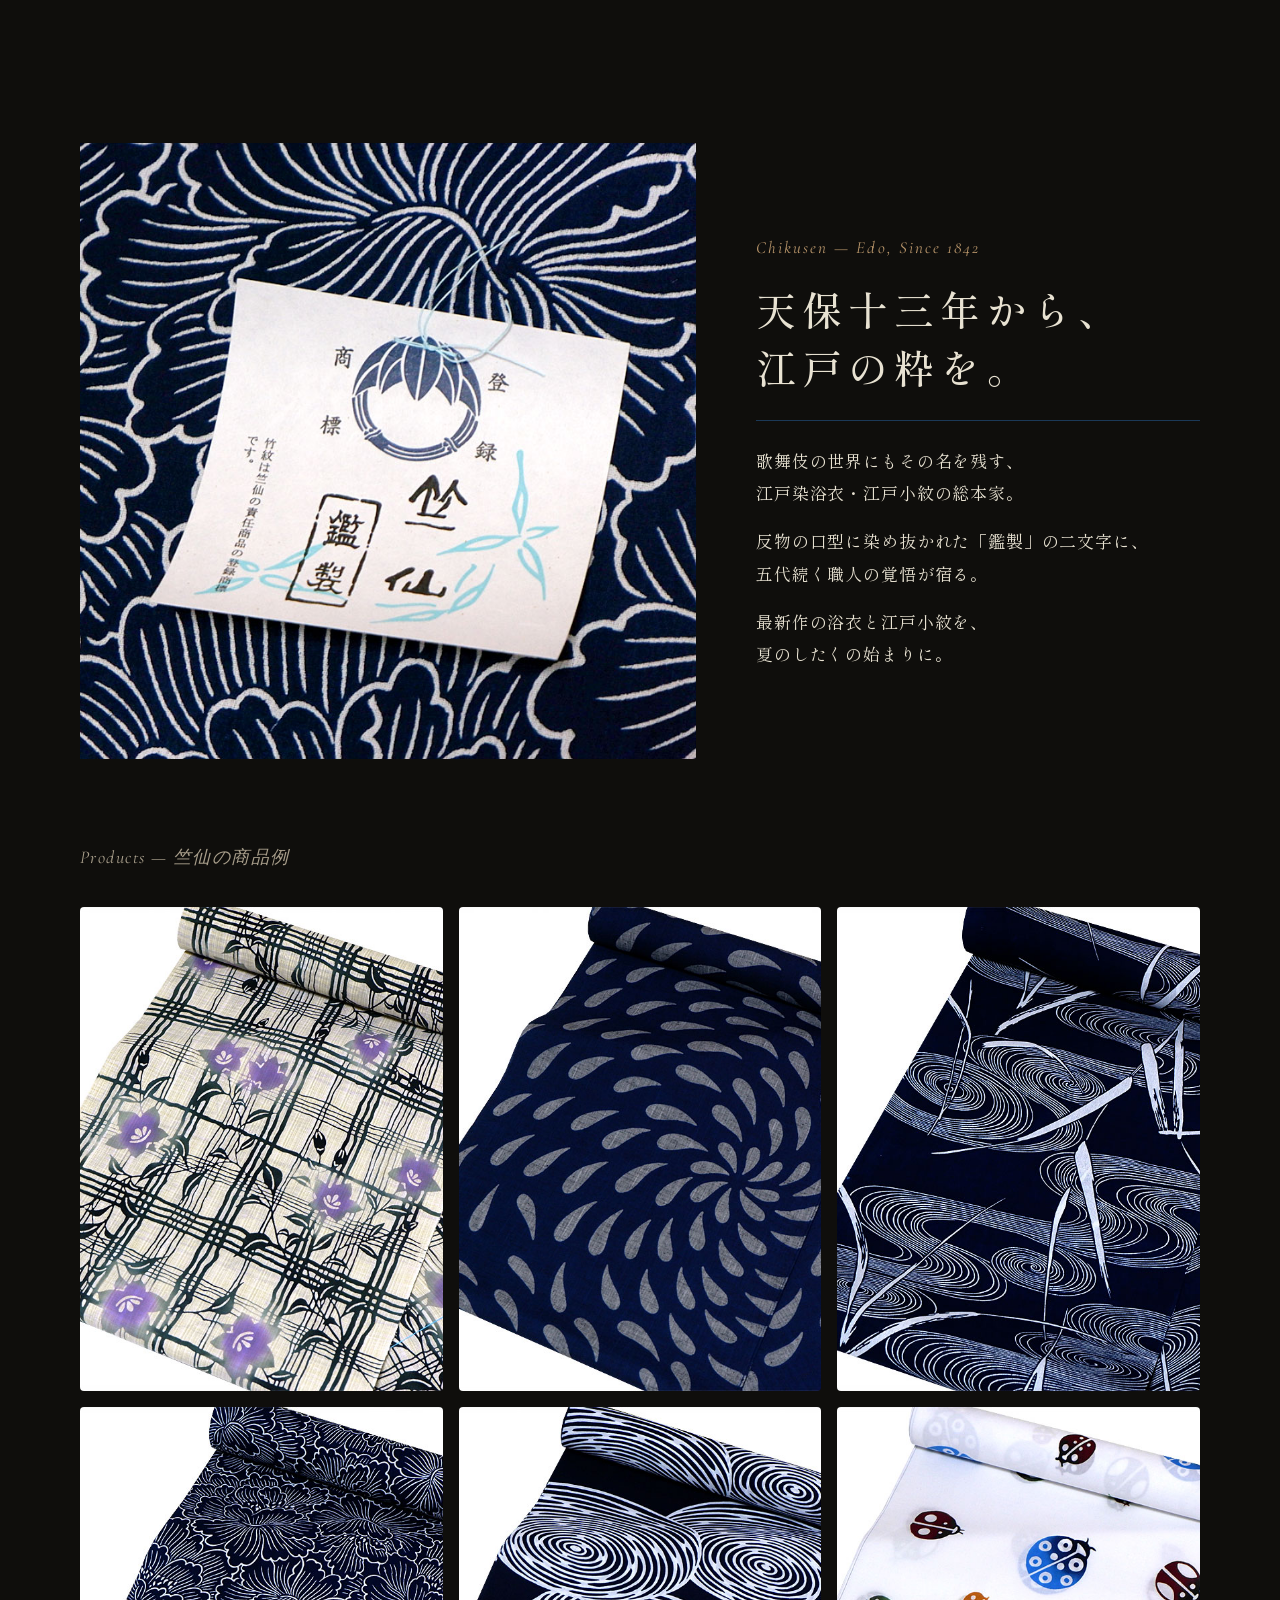
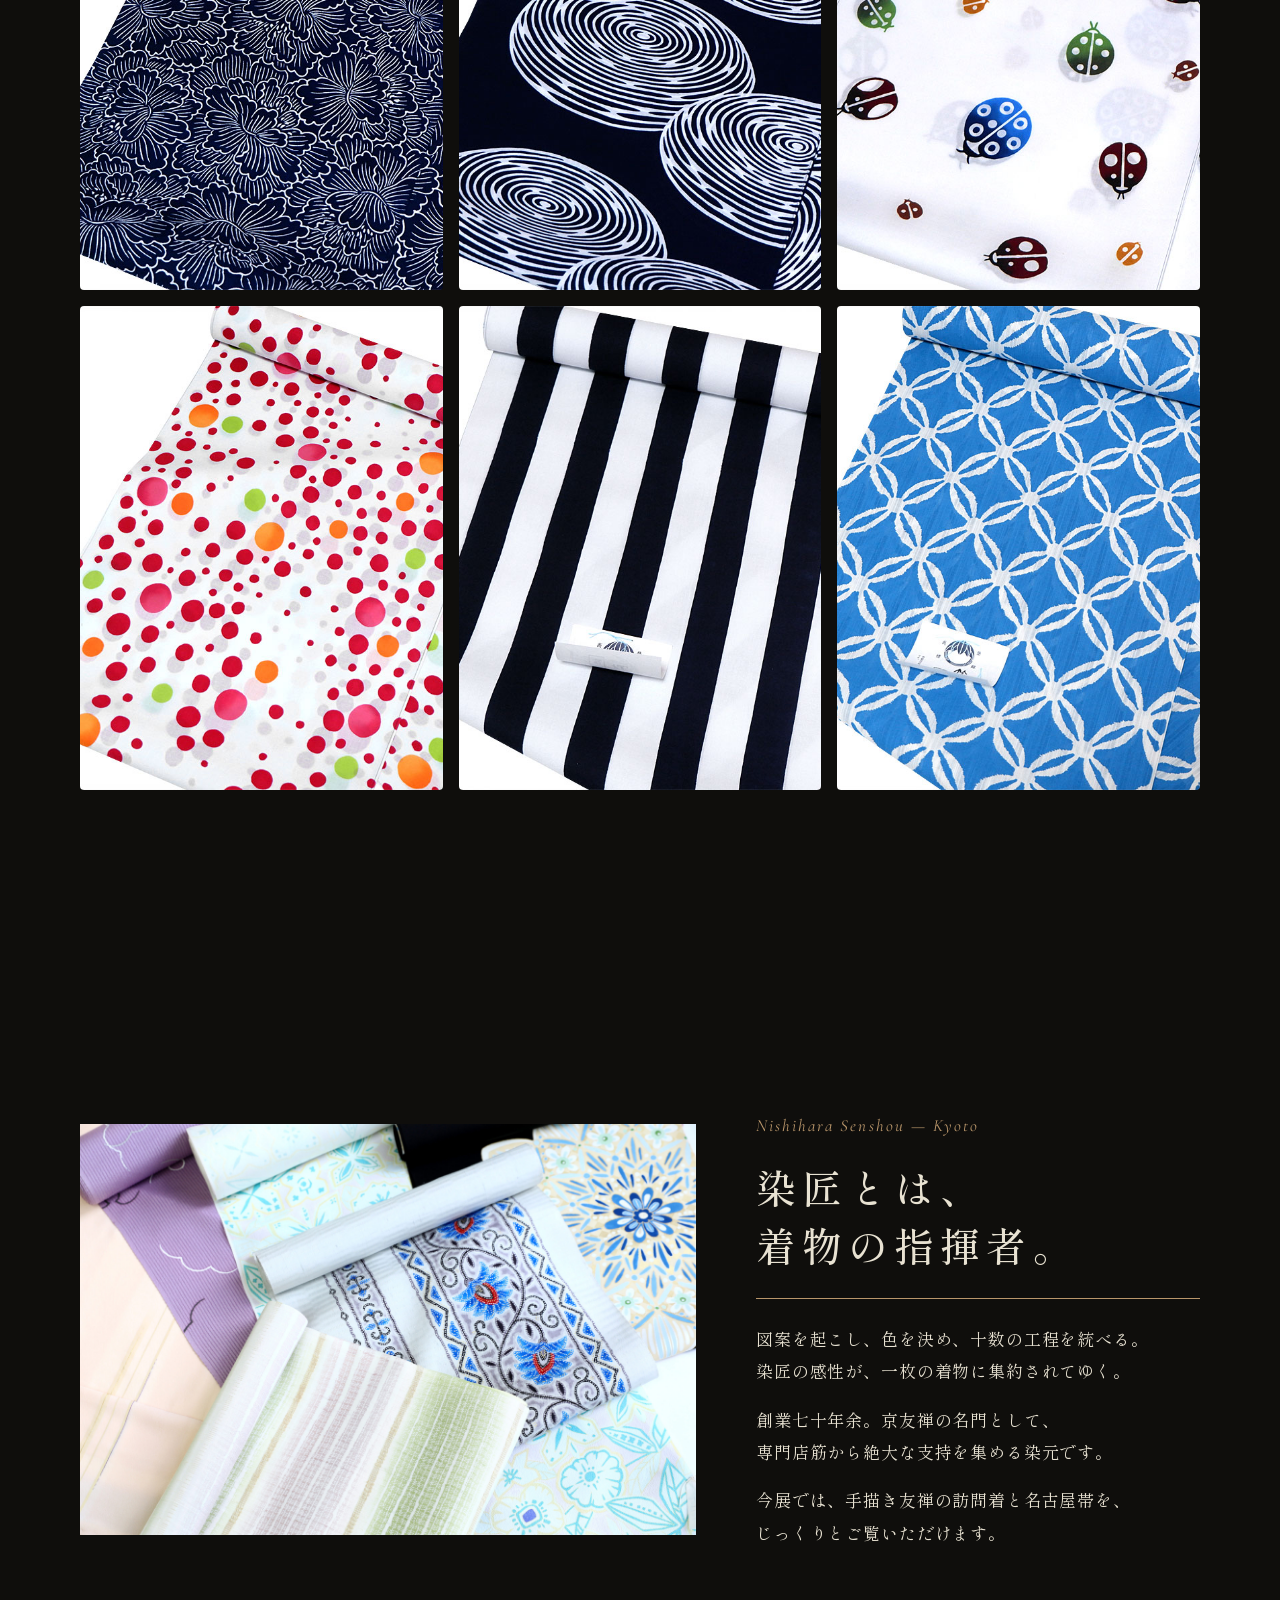
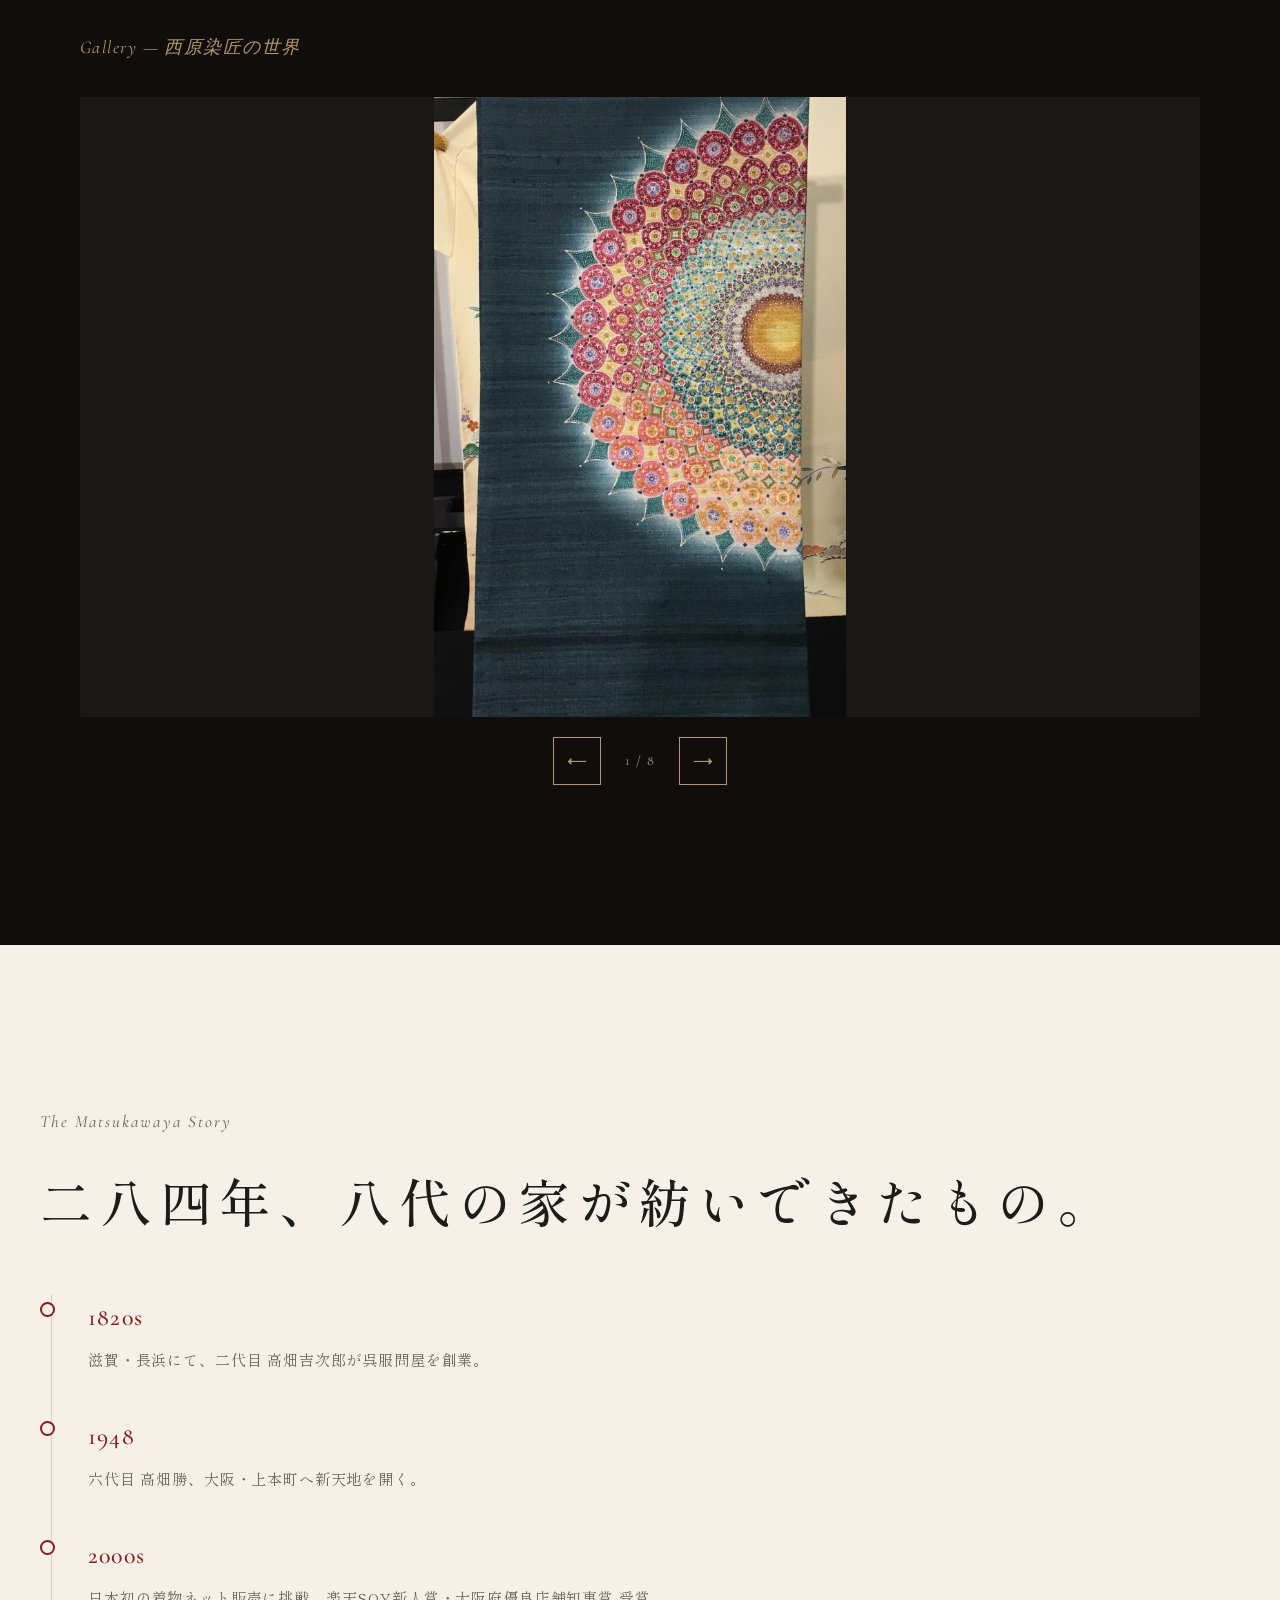
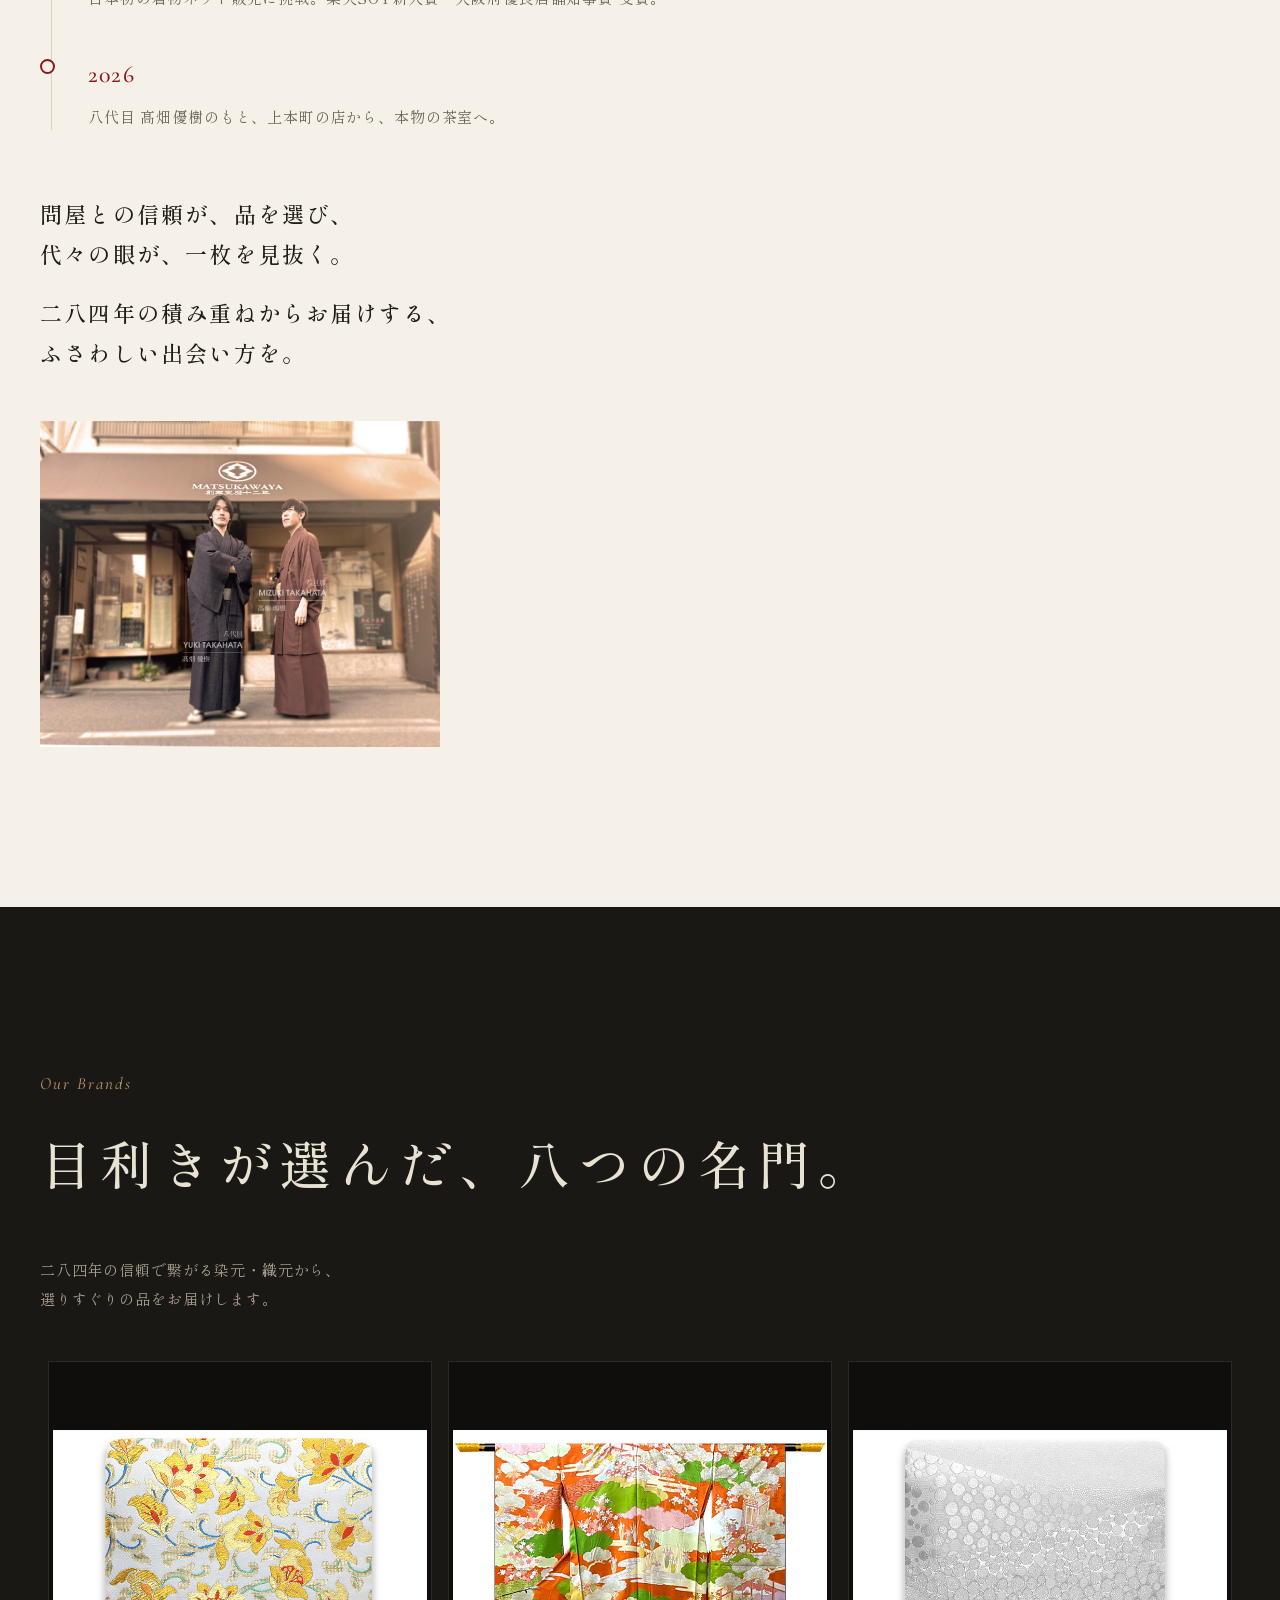
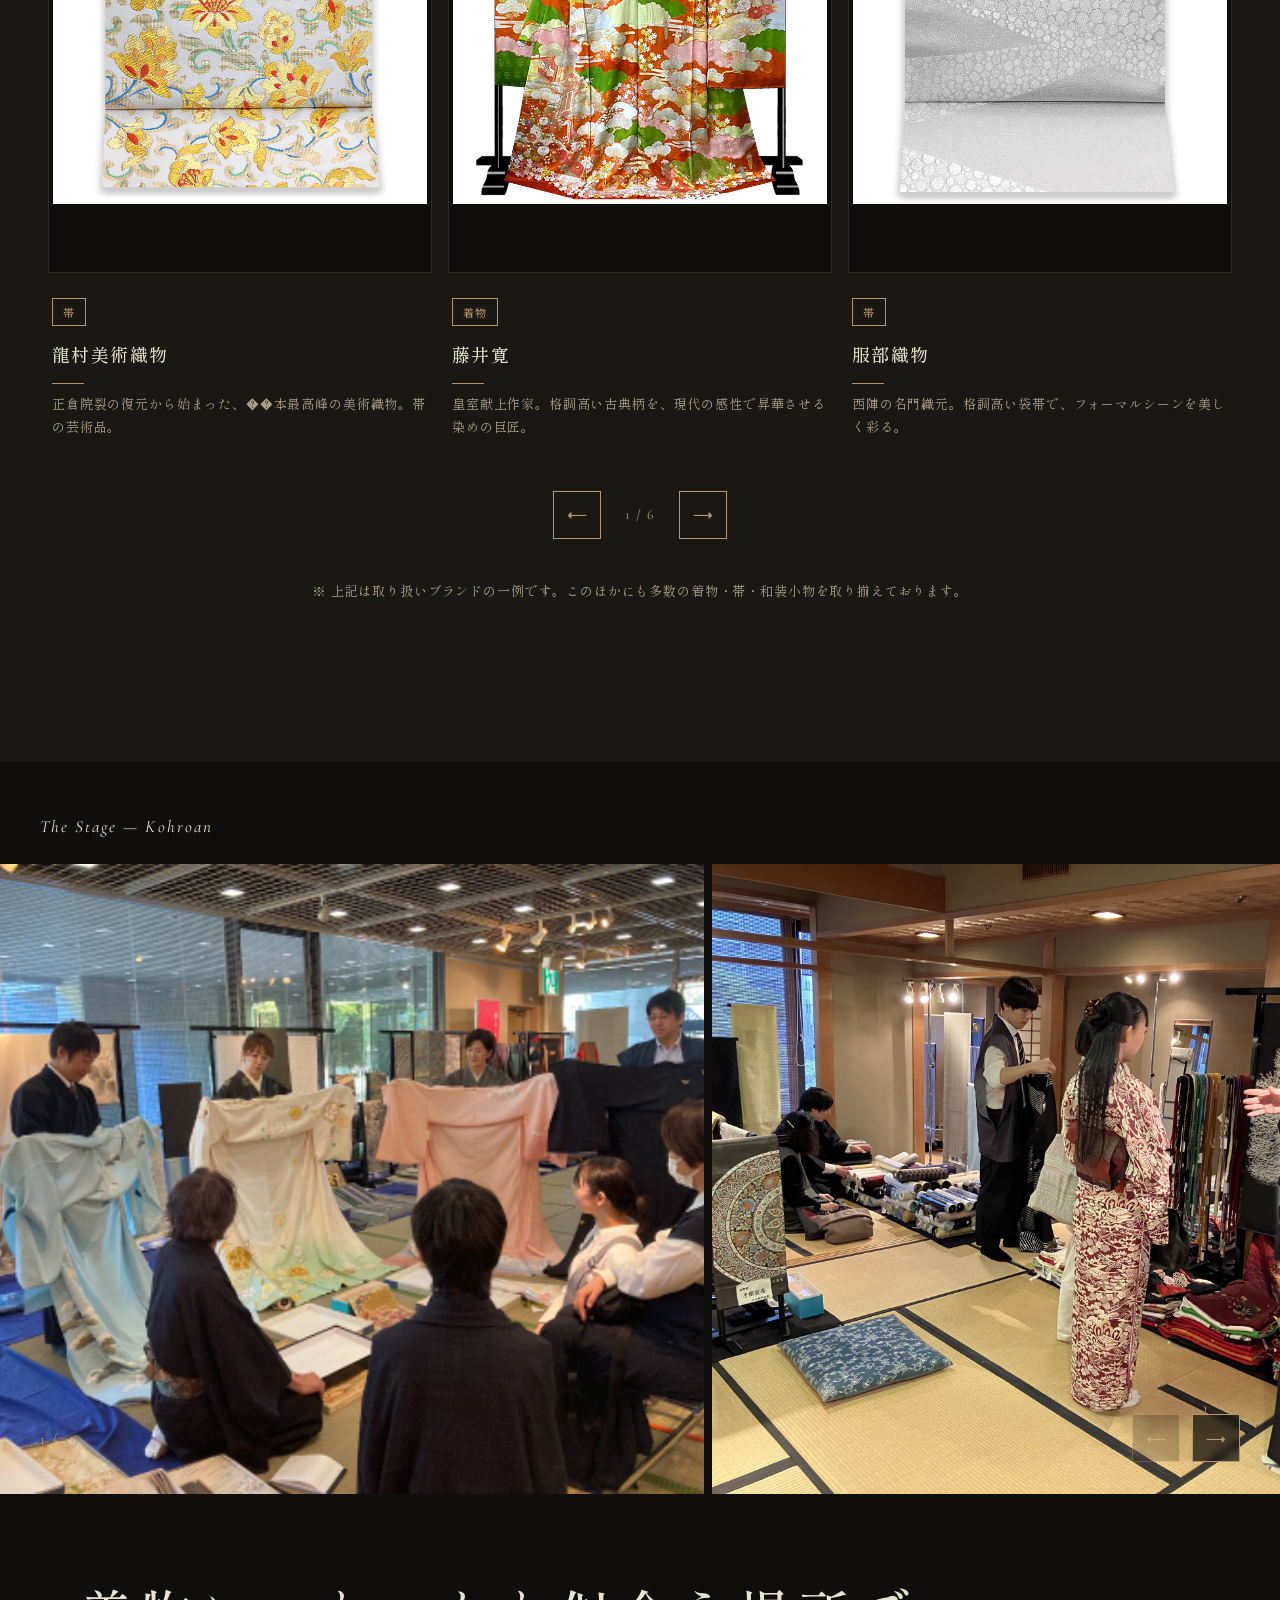
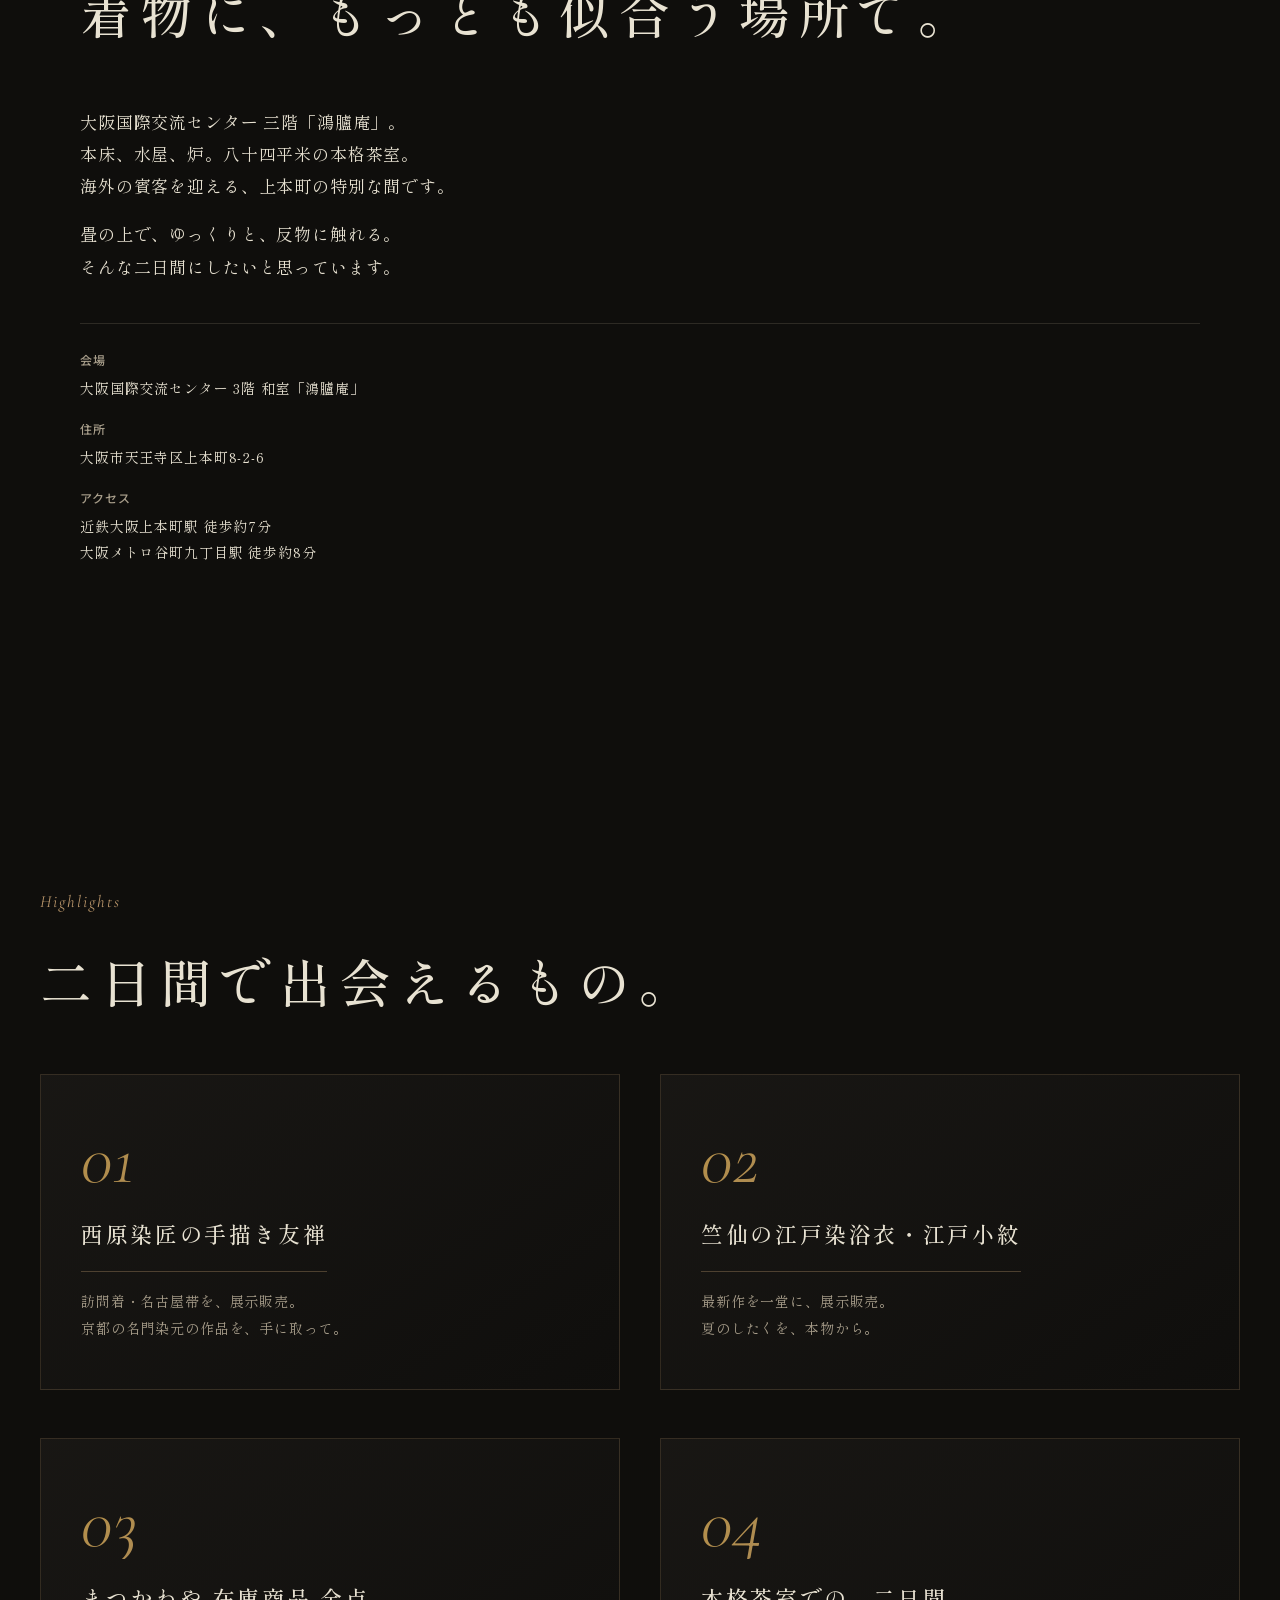
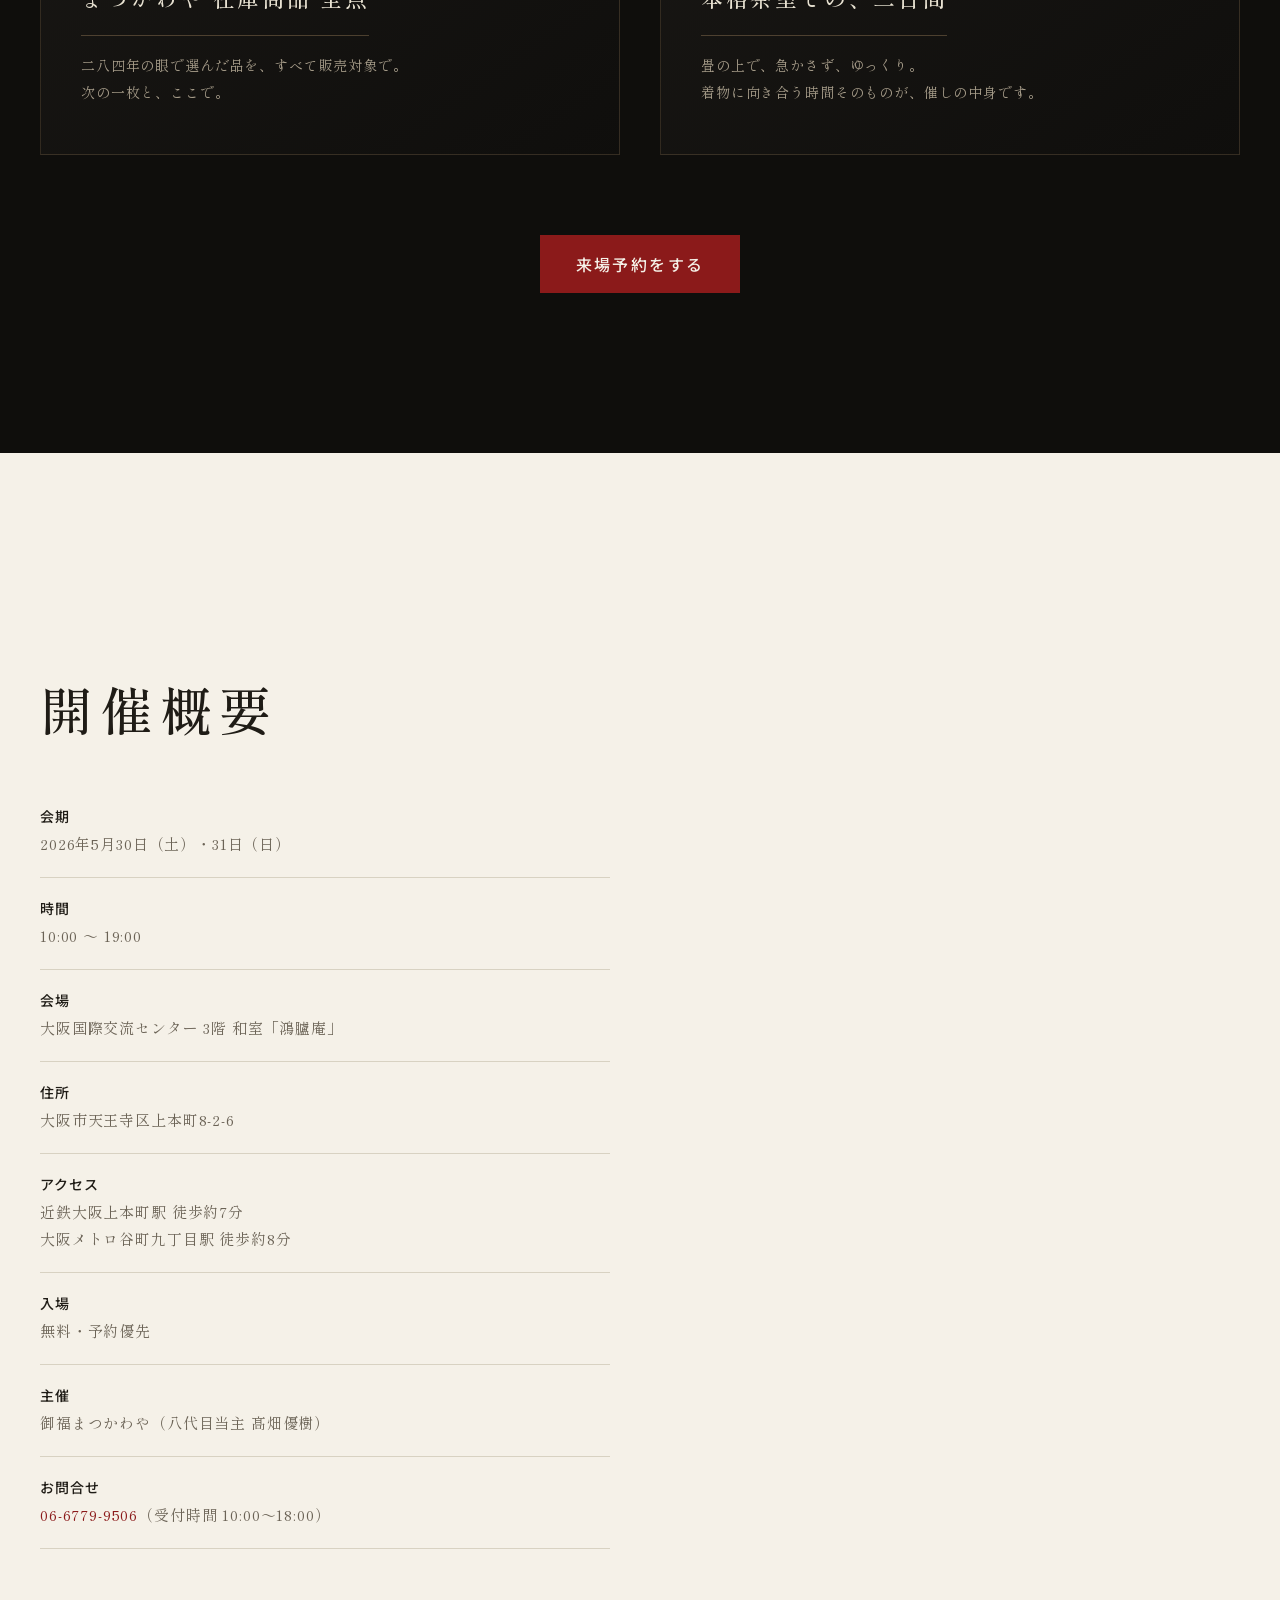
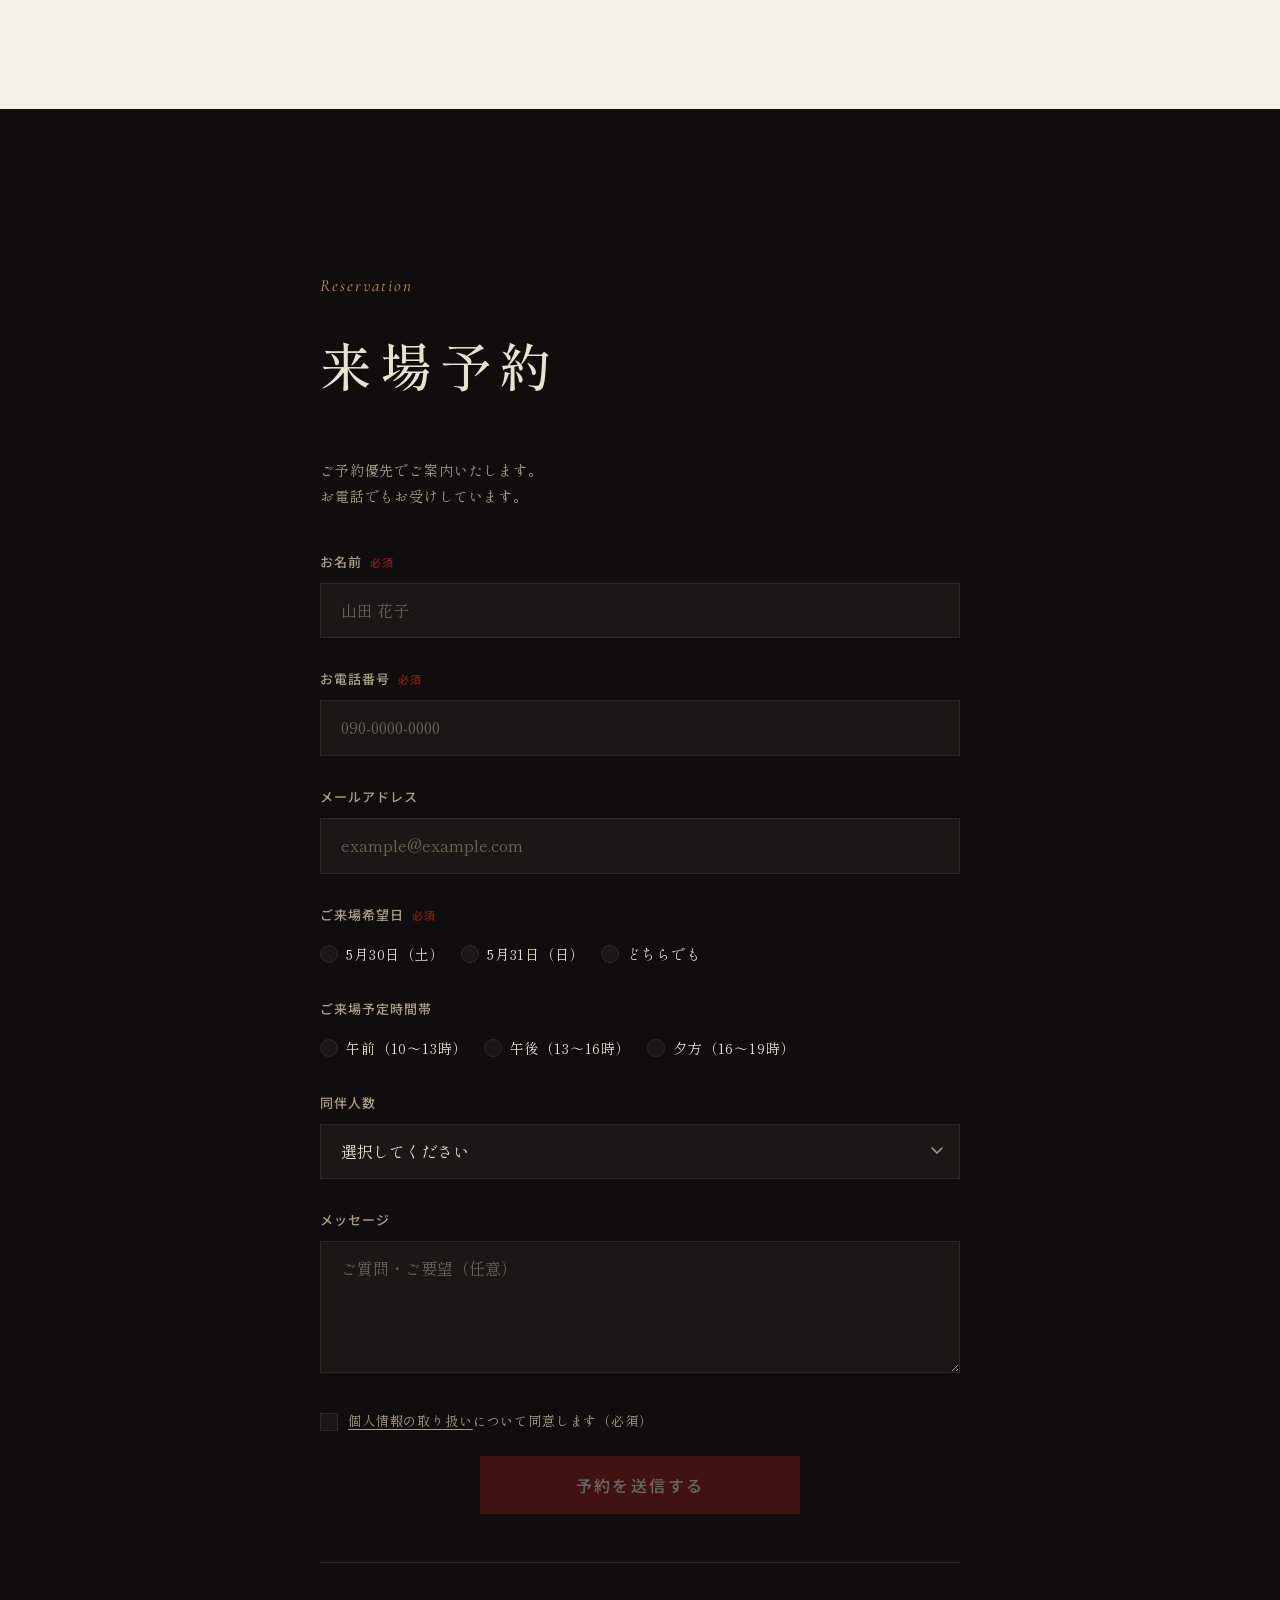
==== commit 02a92dfe: "fix: Googleマップを正しい住所（天王寺区上本町8-2-6）に修正 Co-Authored-By: Claude Opus 4.6 <noreply@anthropic.com>" ====
--- a/index.html
+++ b/index.html
@@ -564,7 +564,7 @@
 
     <!-- 地図埋め込み: 正確な座標が必要な場合は Google Maps から埋め込みコードを取得して差し替えてください -->
     <div class="info-map fade-in">
-      <iframe src="https://www.google.com/maps/embed?pb=!1m18!1m12!1m3!1d3281.0!2d135.523!3d34.659!2m3!1f0!2f0!3f0!3m2!1i1024!2i768!4f13.1!3m3!1m2!1s0x0%3A0x0!2z5aSn6Ziq5Zu96Zqb5Lqk5rWB44K744Oz44K_44O8!5e0!3m2!1sja!2sjp!4v1" width="600" height="450" style="border:0;" allowfullscreen="" loading="lazy" referrerpolicy="no-referrer-when-downgrade" title="大阪国際交流センターの地図"></iframe>
+      <iframe src="https://maps.google.com/maps?q=%E5%A4%A7%E9%98%AA%E5%BA%9C%E5%A4%A7%E9%98%AA%E5%B8%82%E5%A4%A9%E7%8E%8B%E5%AF%BA%E5%8C%BA%E4%B8%8A%E6%9C%AC%E7%94%BA8-2-6&t=&z=16&ie=UTF8&iwloc=&output=embed" width="600" height="450" style="border:0;" allowfullscreen="" loading="lazy" referrerpolicy="no-referrer-when-downgrade" title="大阪国際交流センターの地図"></iframe>
     </div>
     </div>
   </div>
--- a/assets/css/style.css
+++ b/assets/css/style.css
@@ -1594,12 +1594,13 @@
   aspect-ratio: 3 / 4;
   background: var(--color-bg);
   border: 1px solid var(--color-border-dark);
+  padding: 4px;
 }
 
 .brand-card__image img {
   width: 100%;
   height: 100%;
-  object-fit: cover;
+  object-fit: contain;
   transition: transform 0.6s cubic-bezier(0.16, 1, 0.3, 1);
 }
 
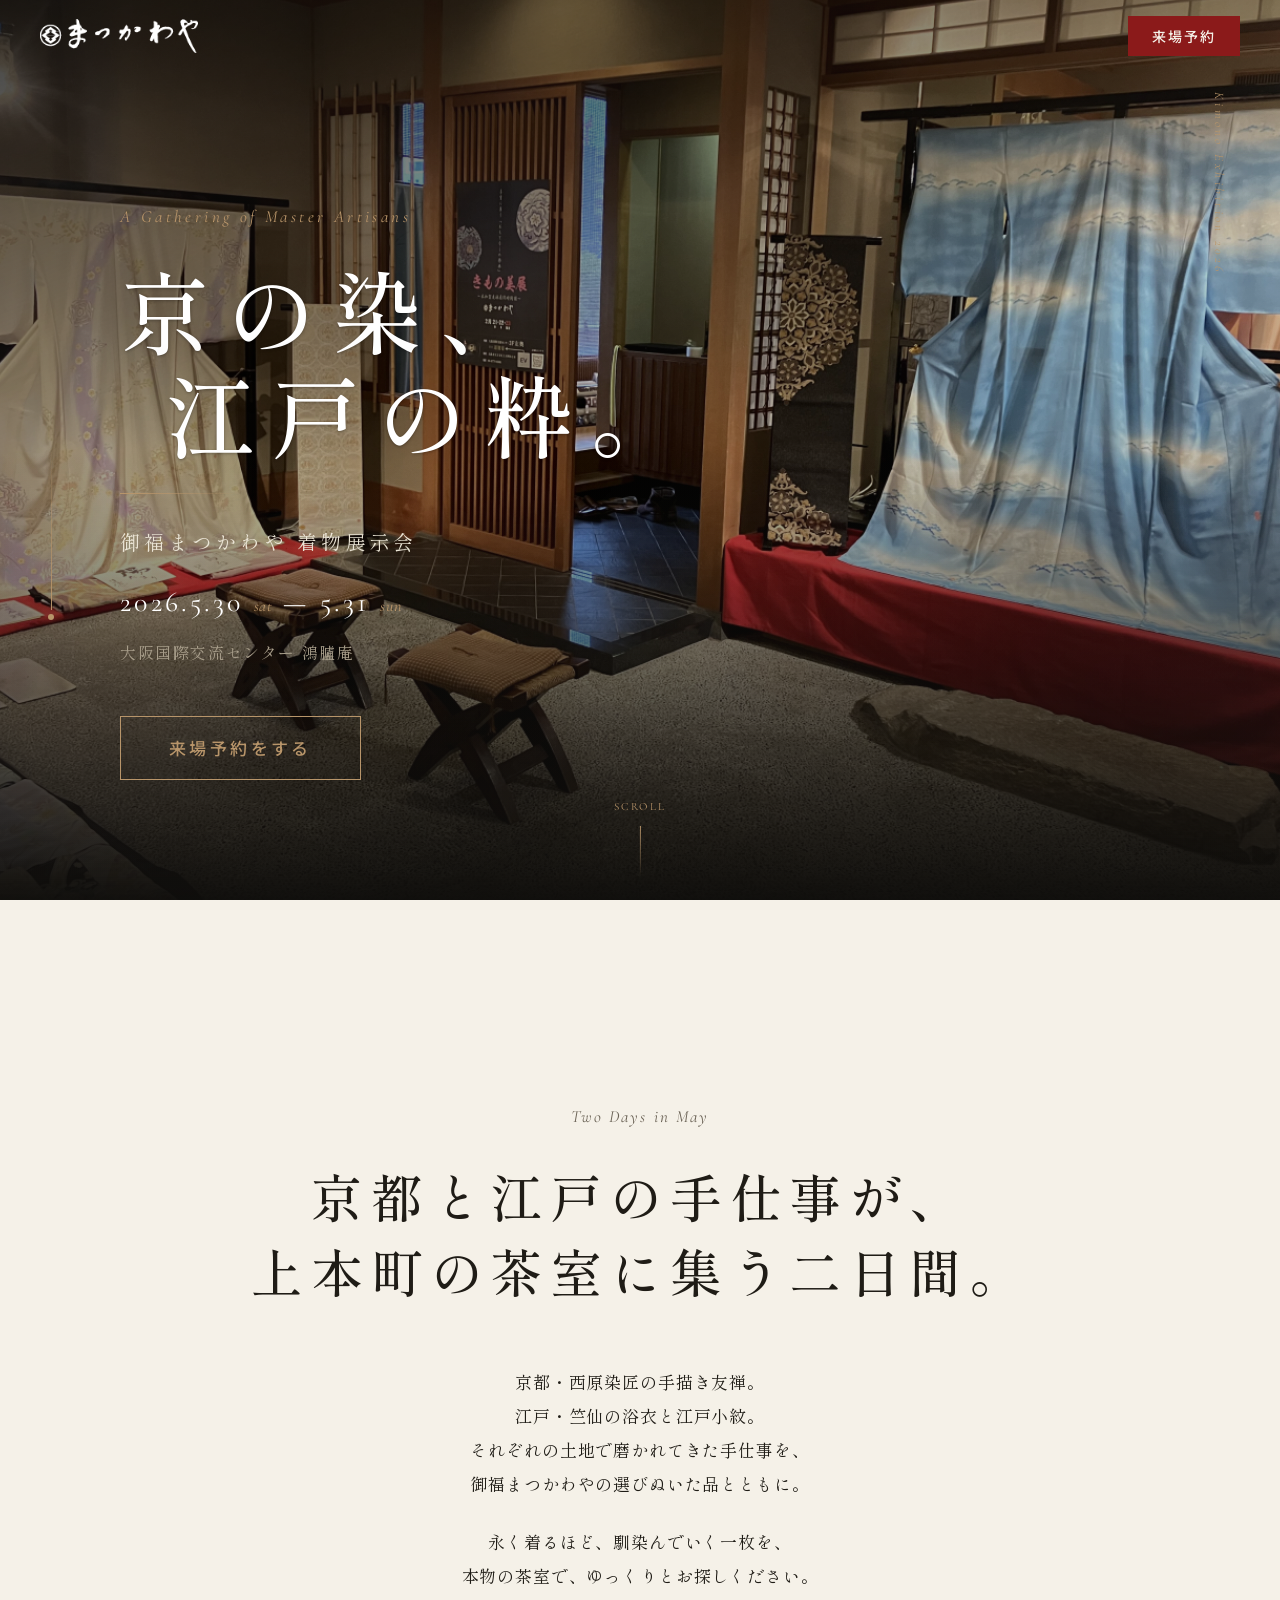
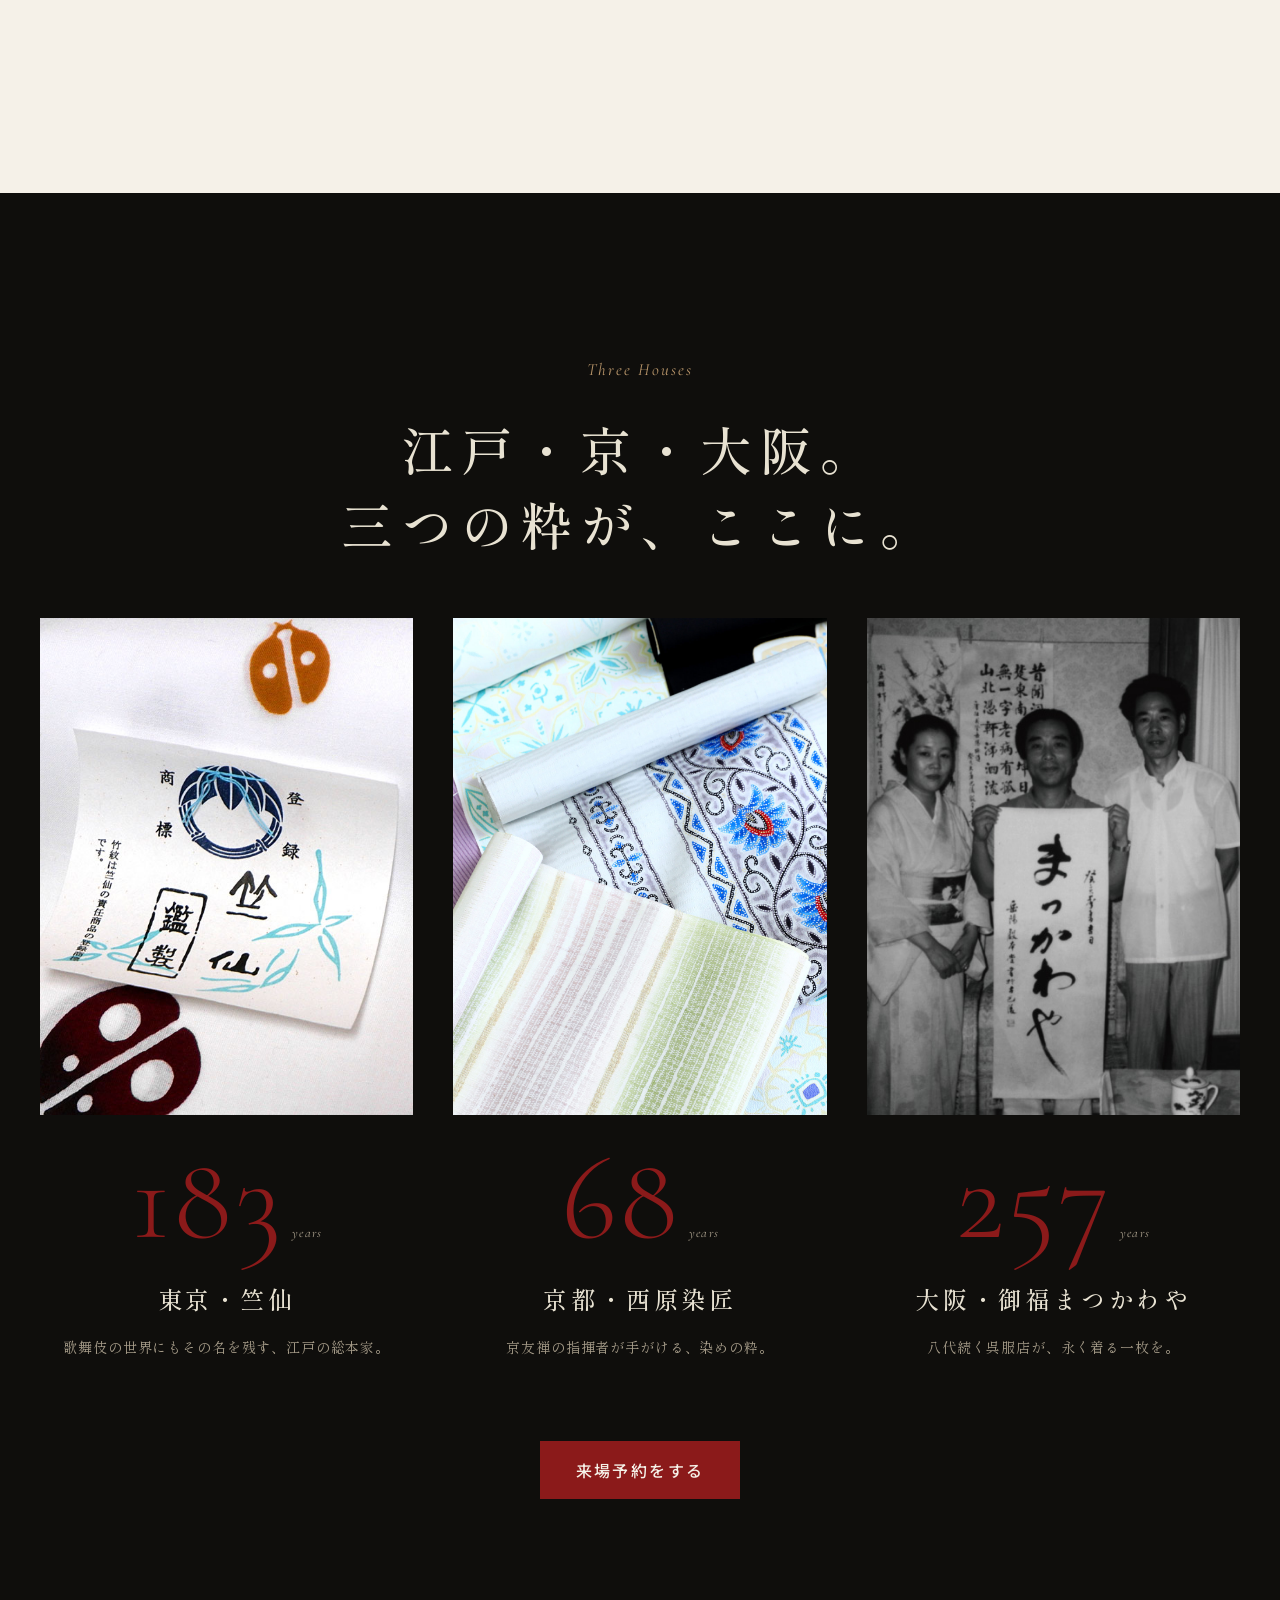
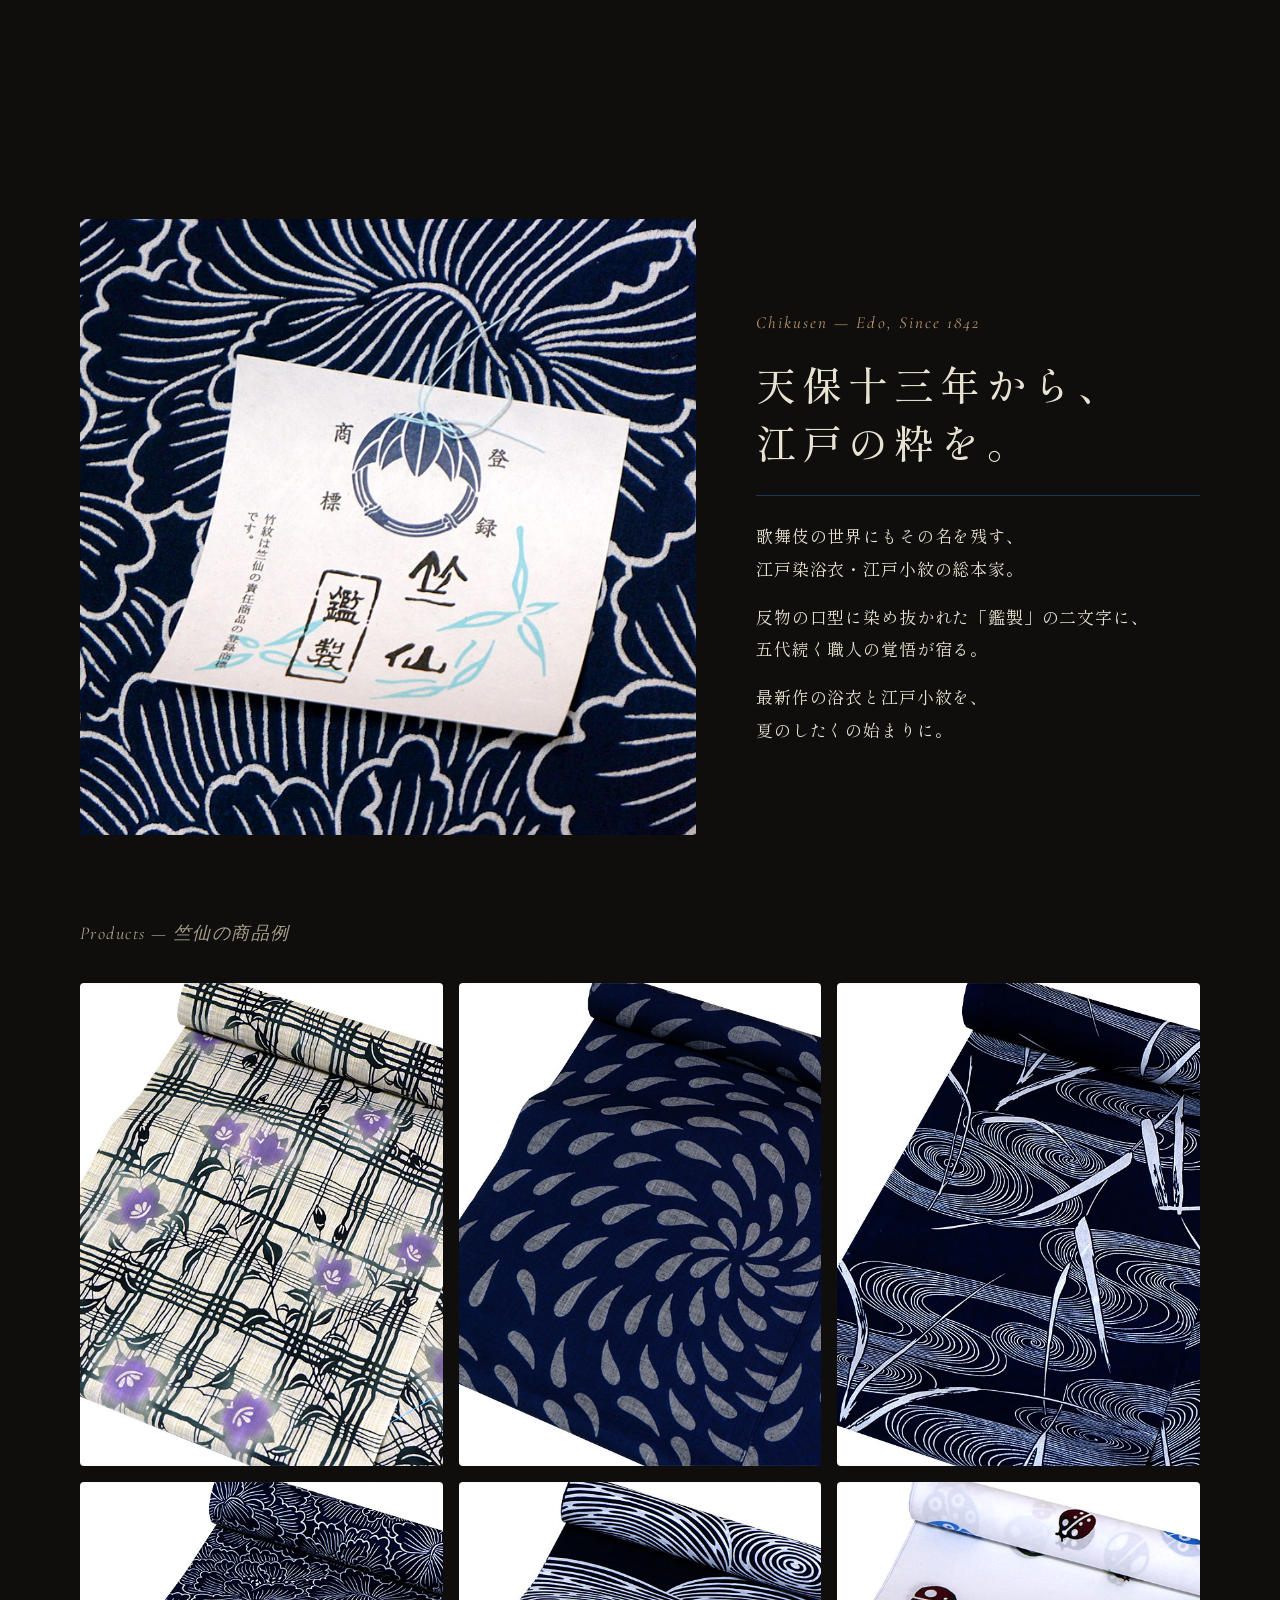
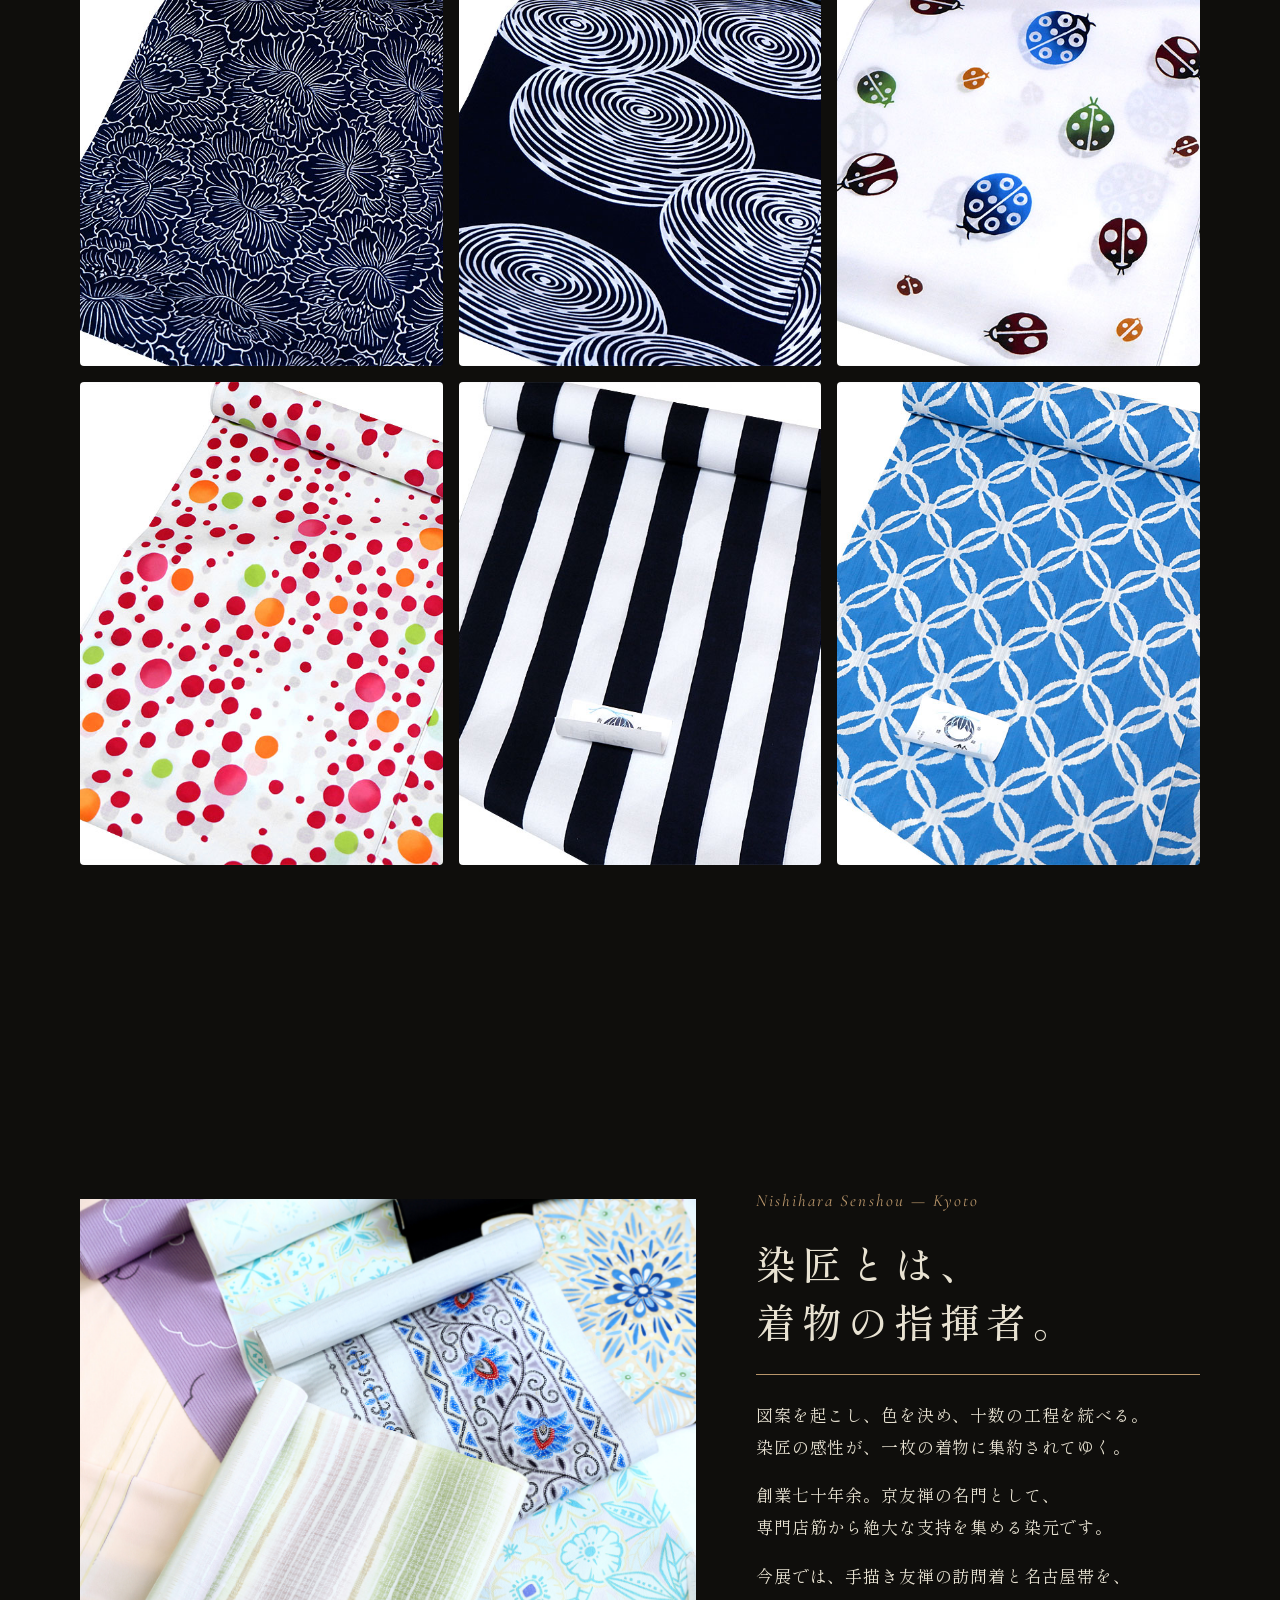
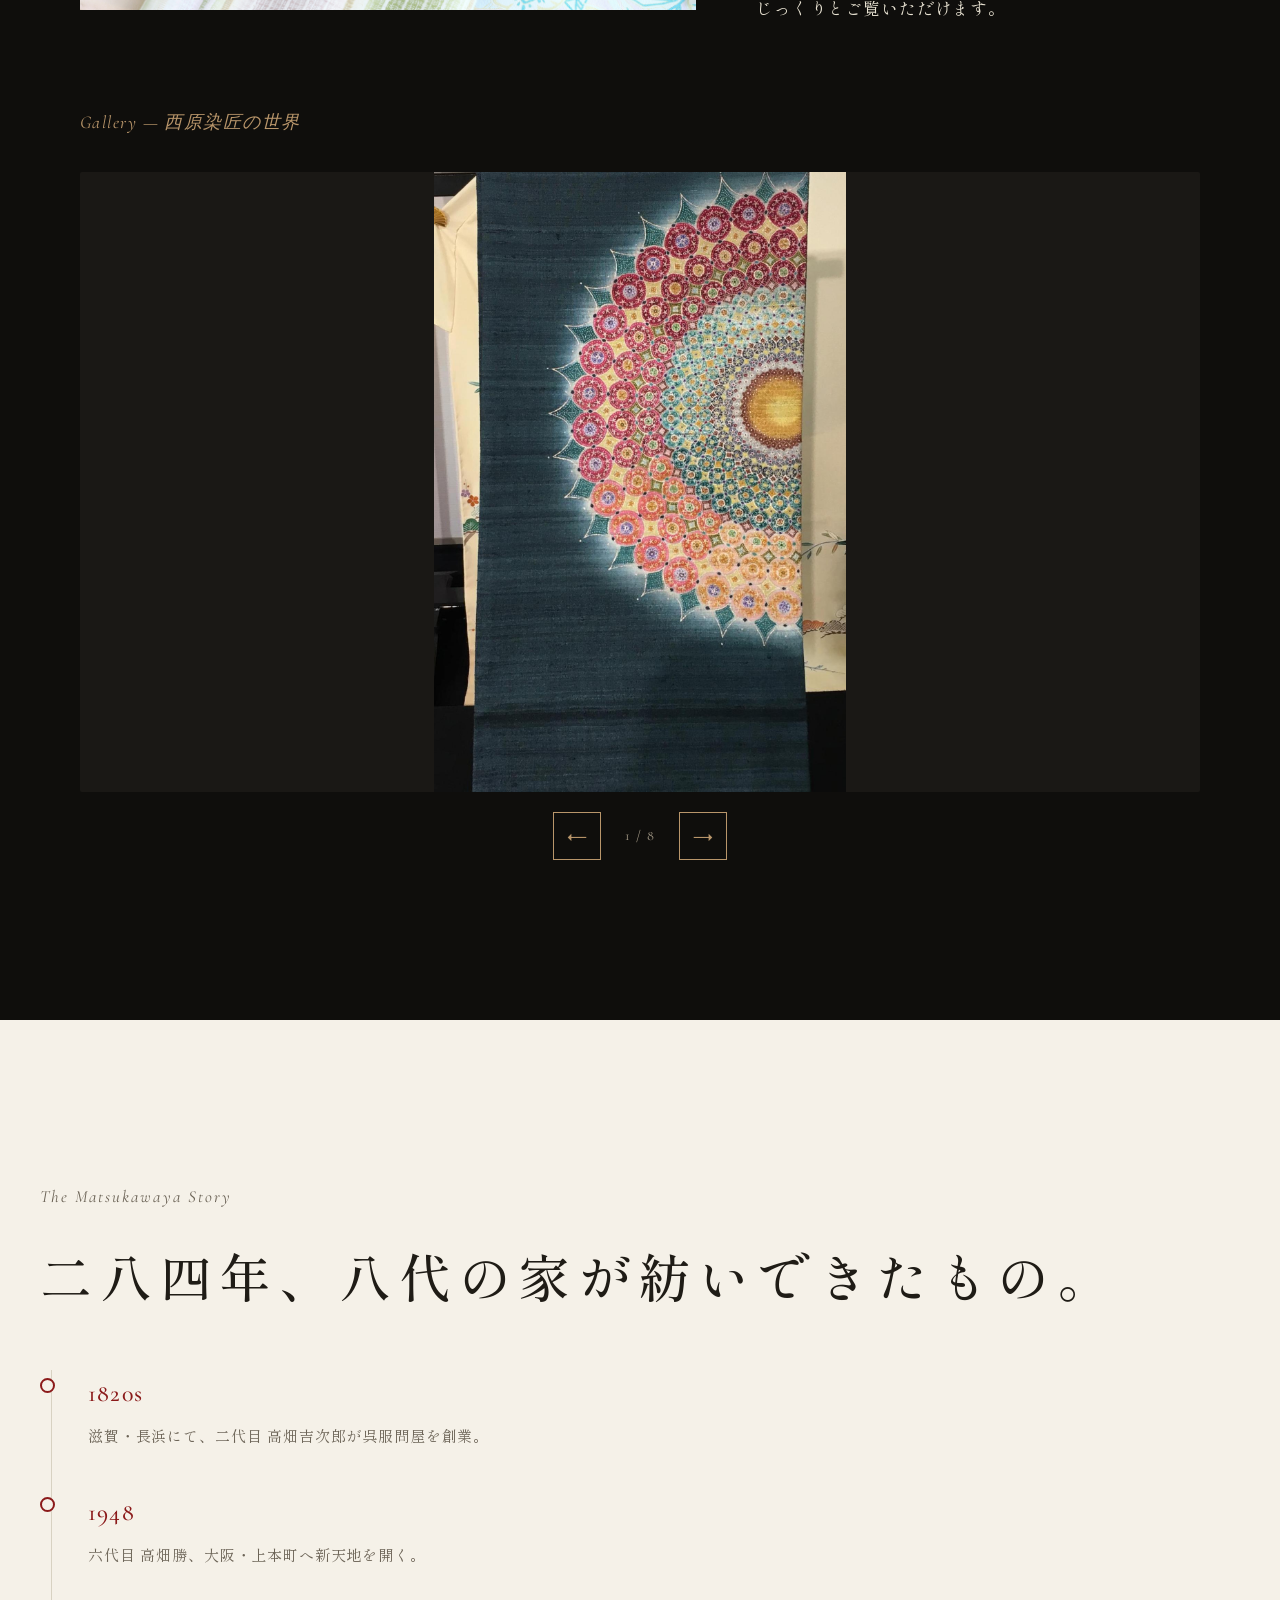
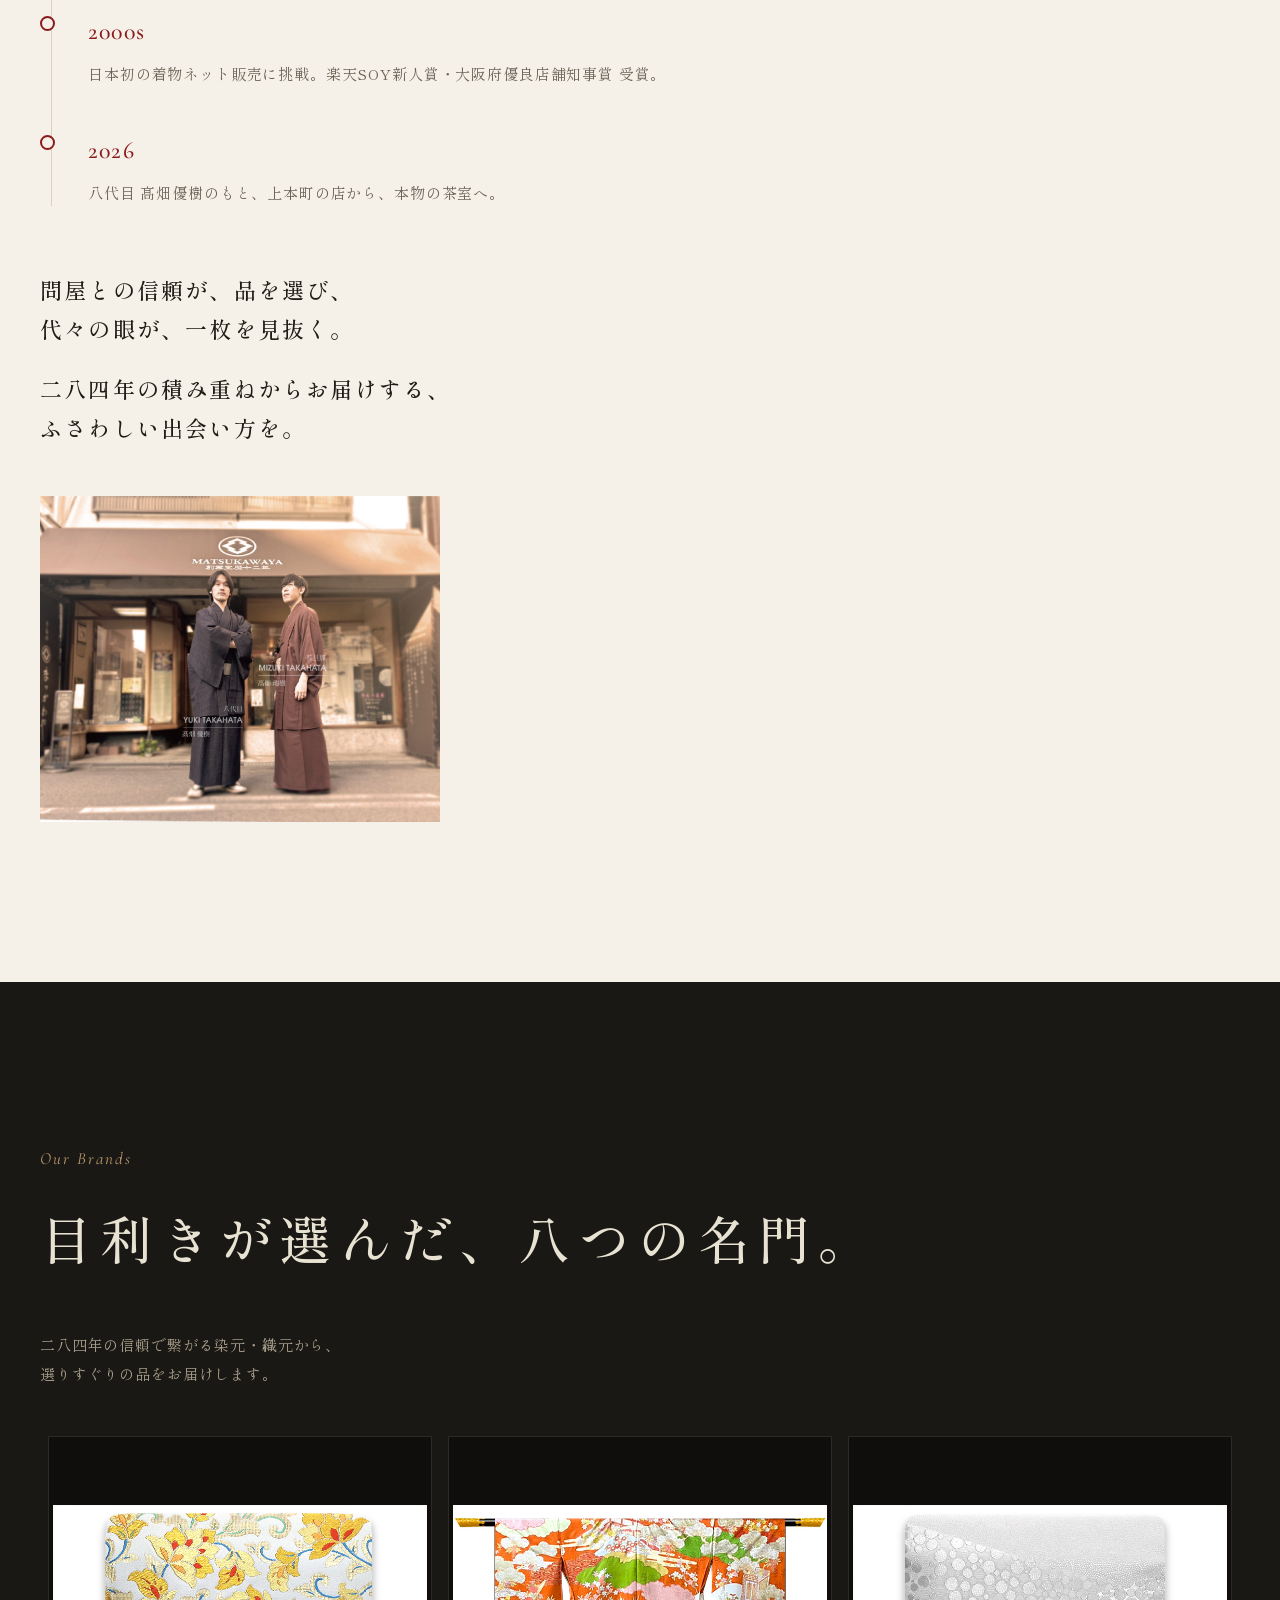
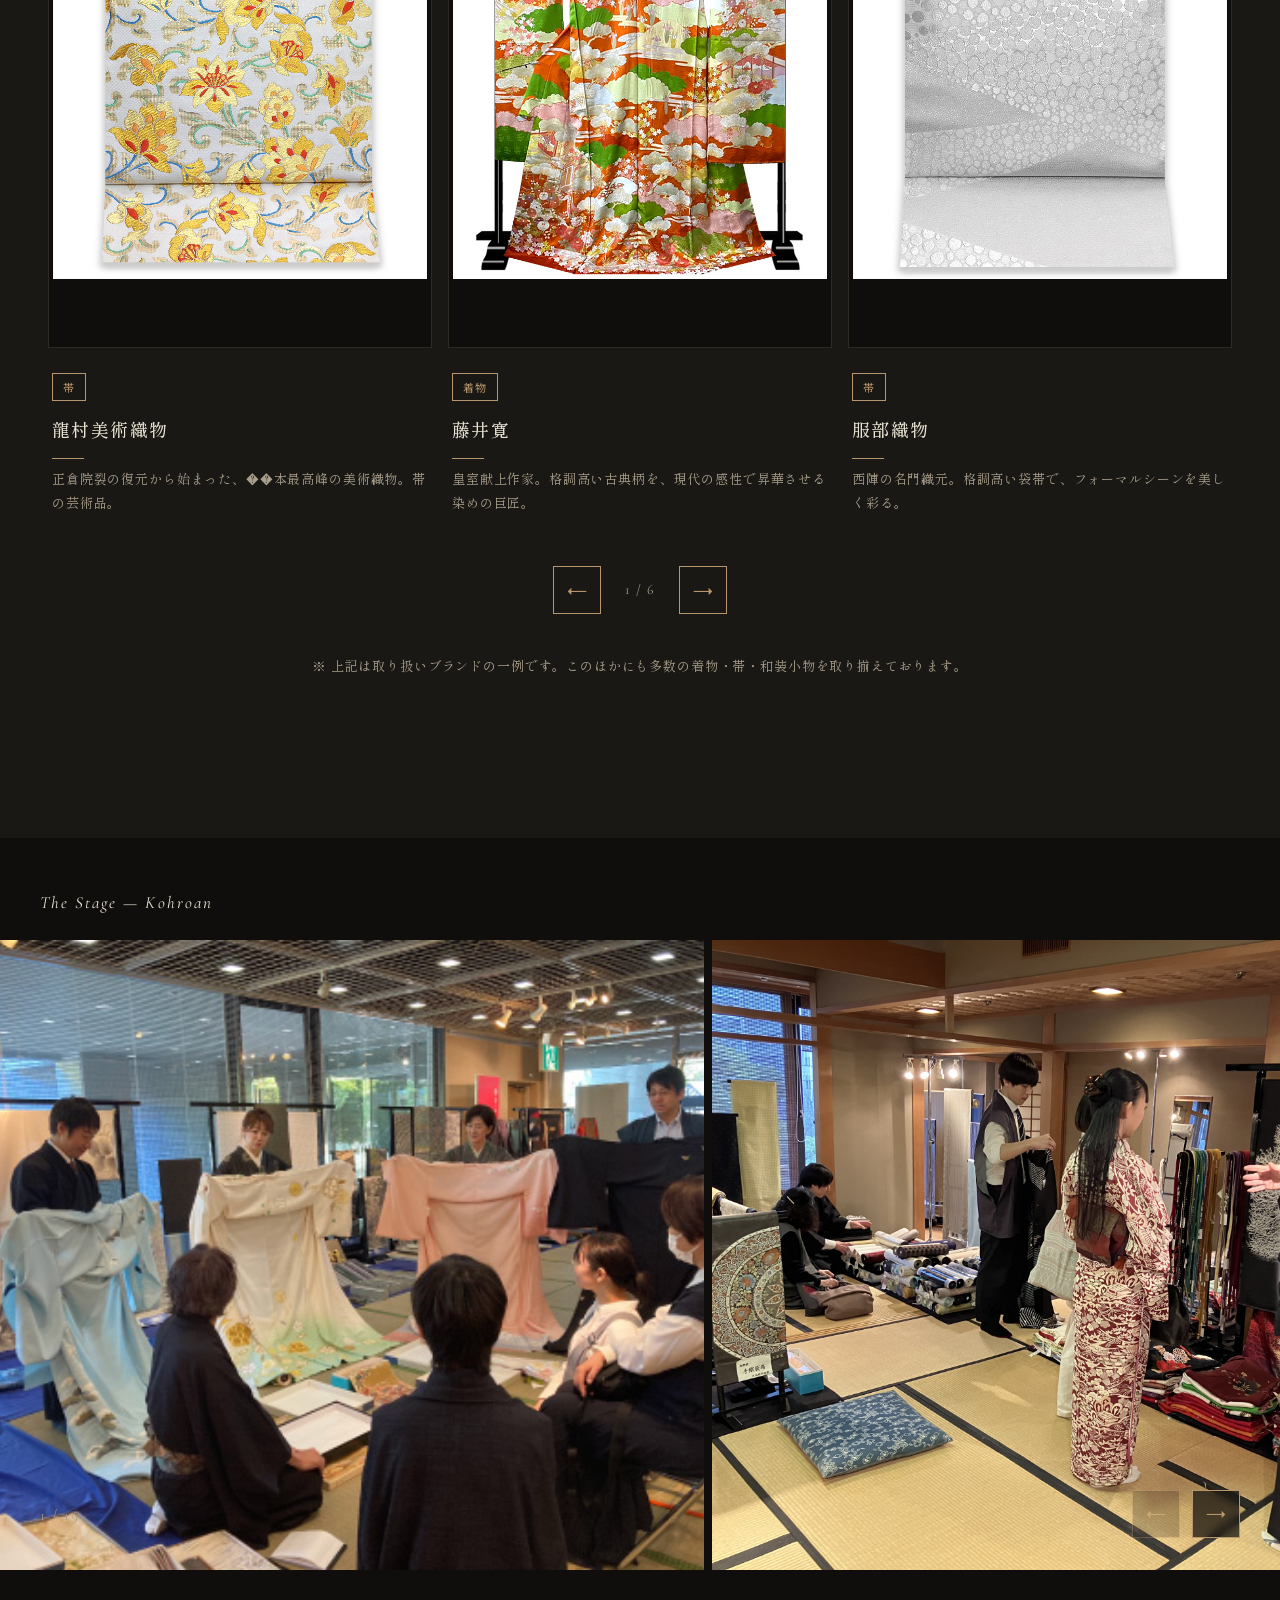
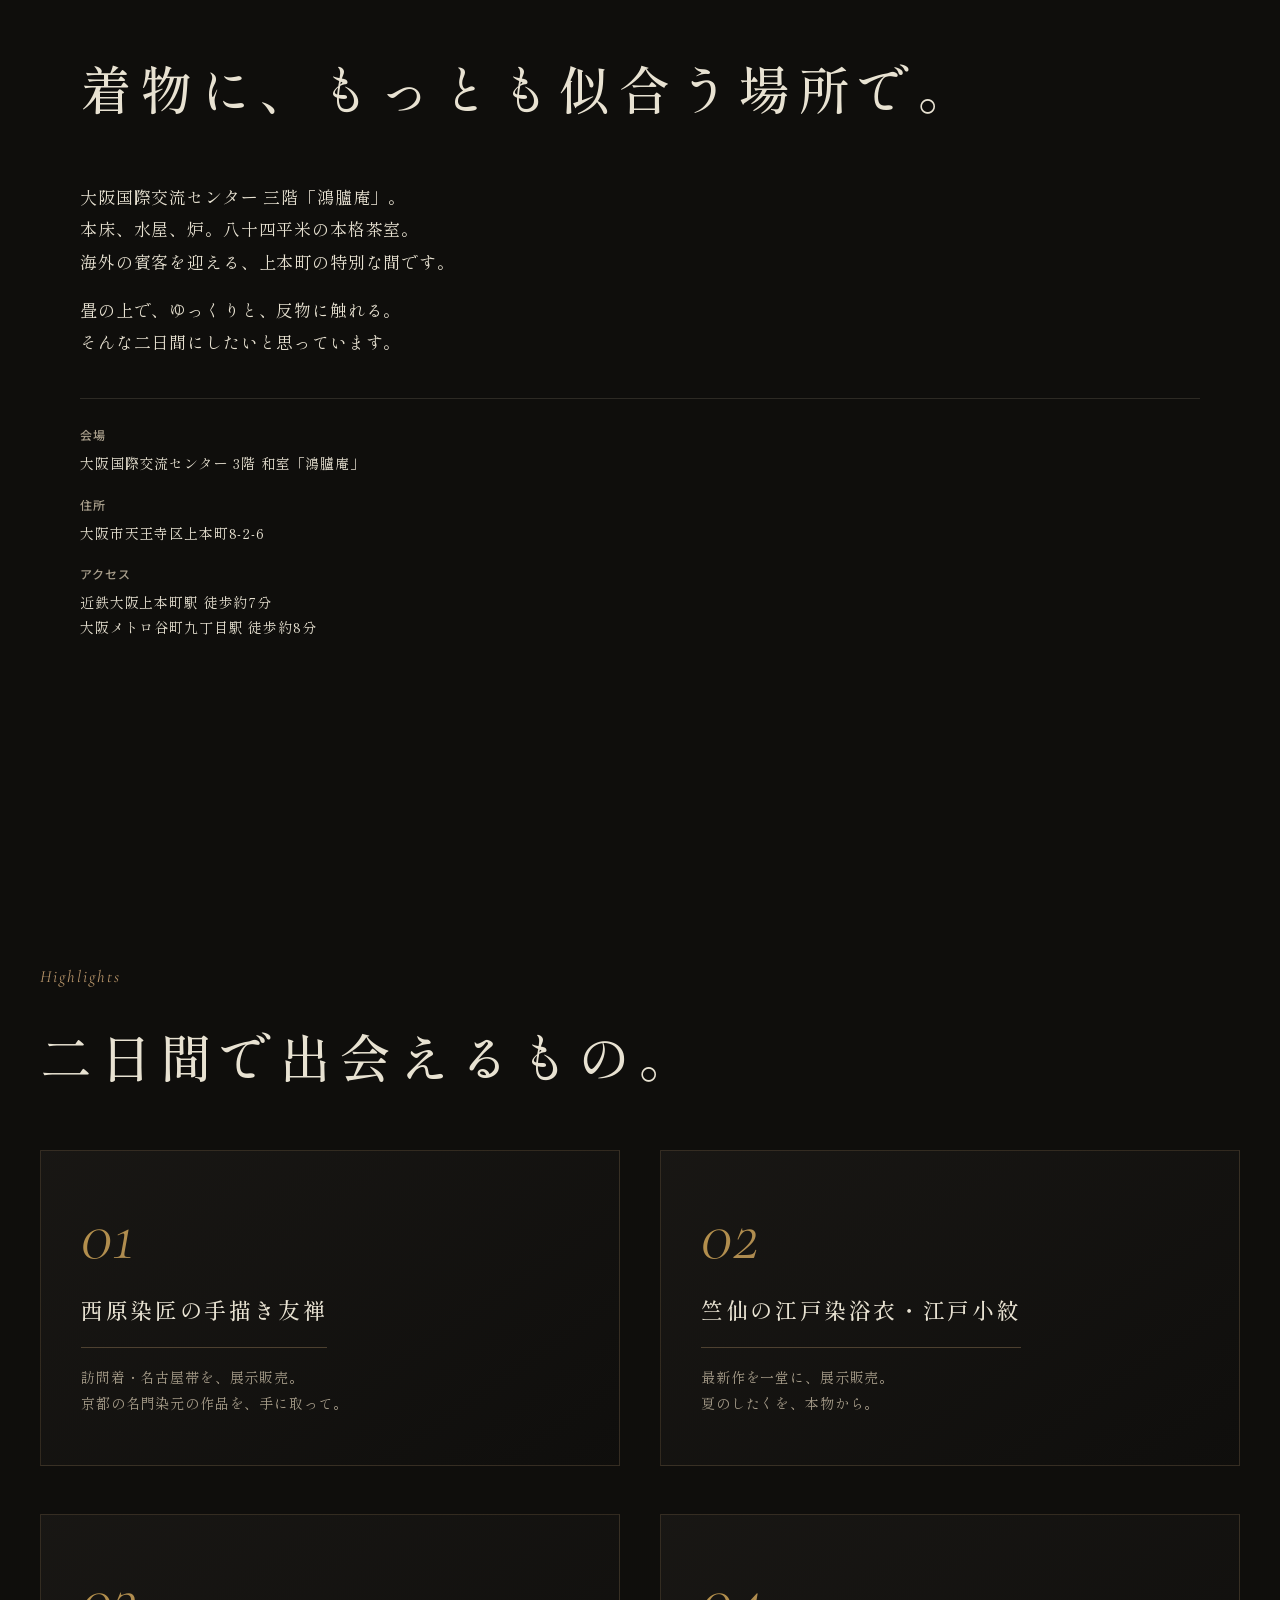
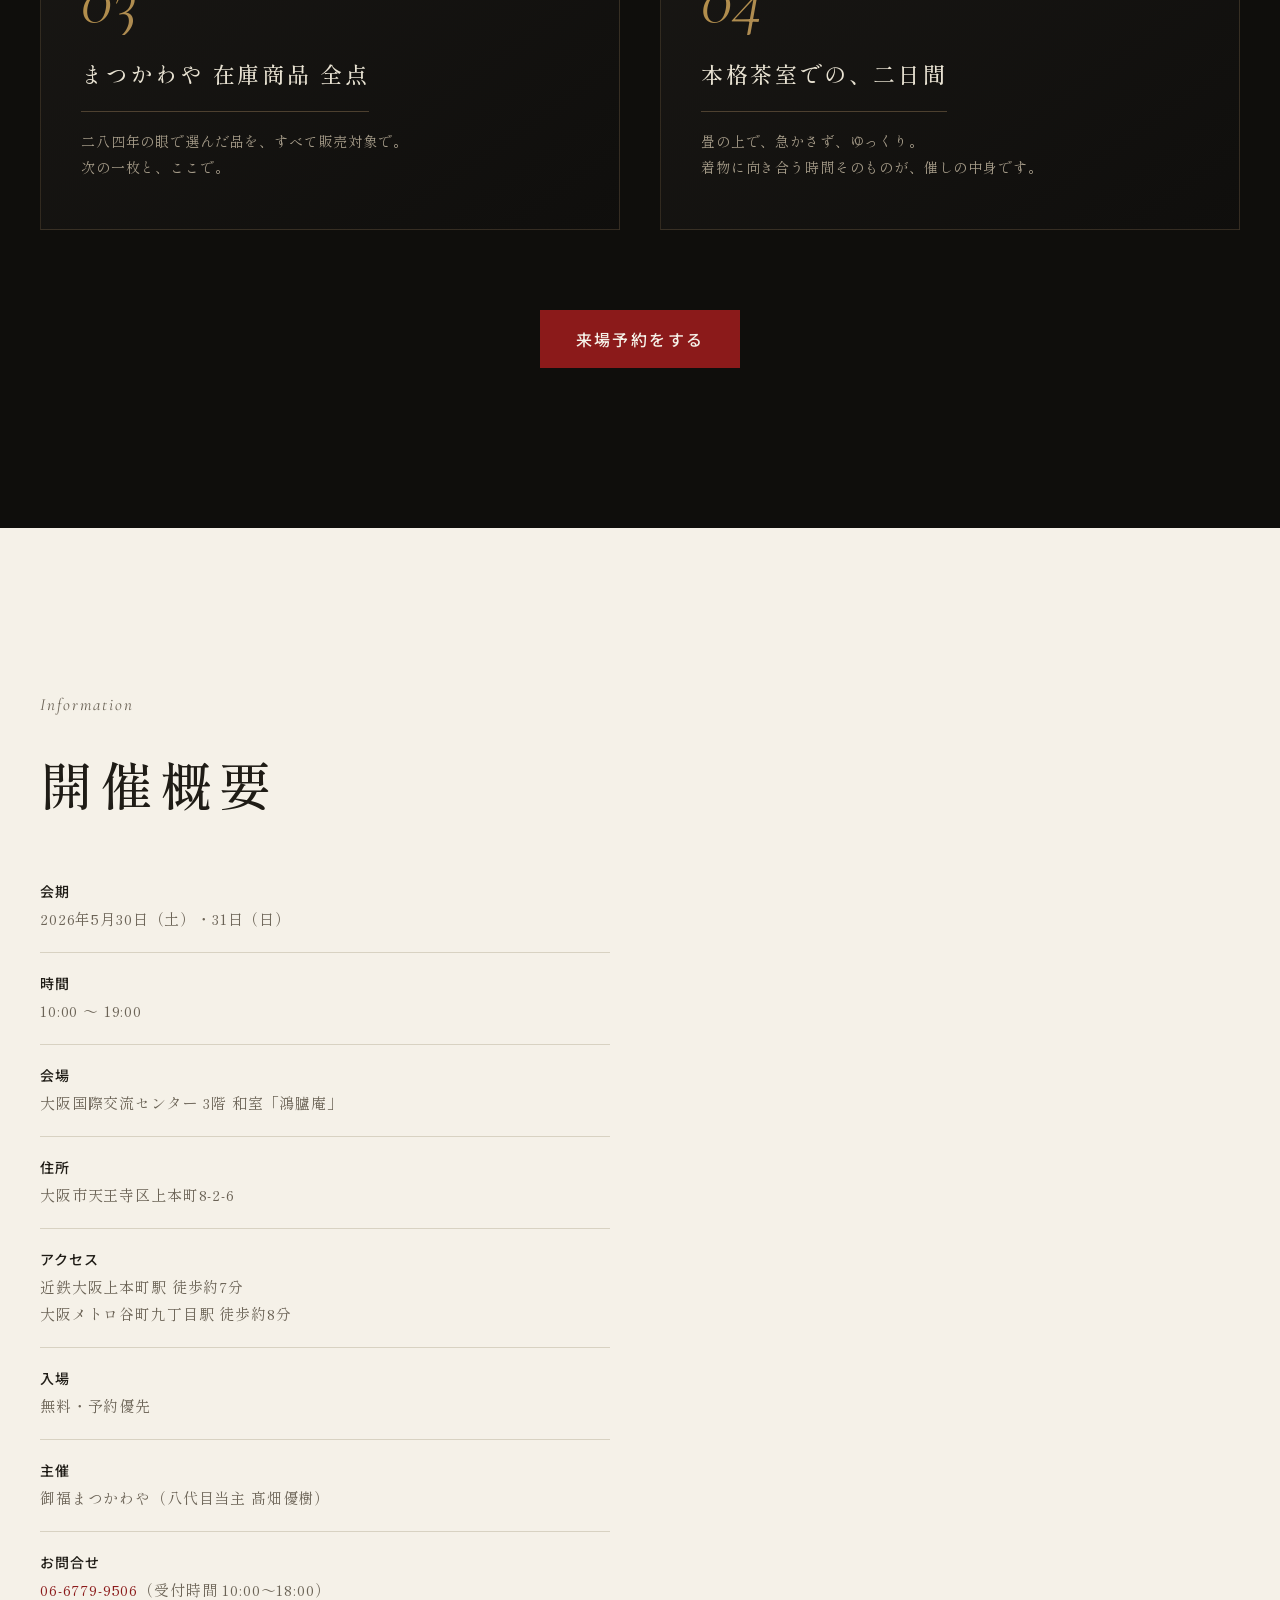
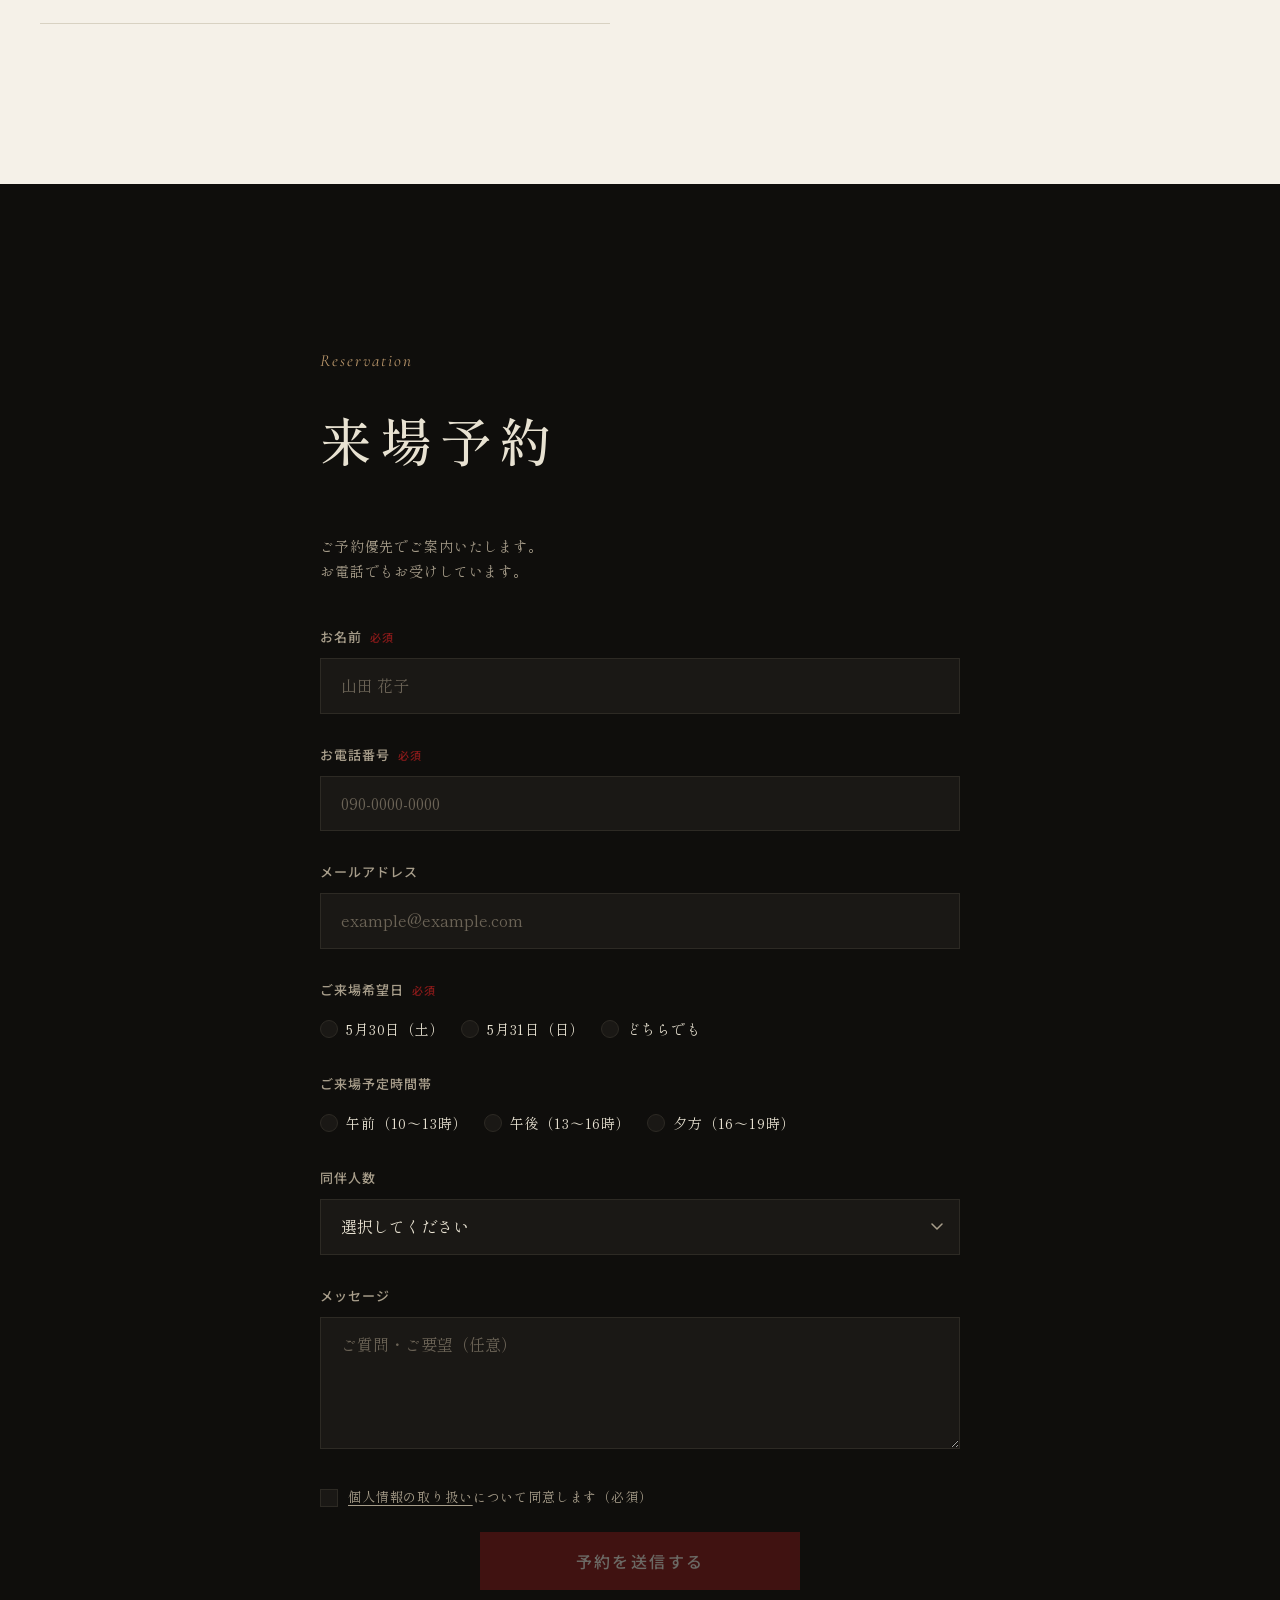
==== commit 453a2c9c: "style: スマホ時のh2フォントサイズ縮小＆改行調整 - 「京都と江戸の手仕事が、」22px（モバイル）で2行に収める - 「江戸・京・大阪。」で改行追加、24px（モバイル）  Co-Autho" ====
--- a/index.html
+++ b/index.html
@@ -154,7 +154,7 @@
 <section id="section-03" class="section-three-names">
   <div class="section-three-names__inner">
     <p class="en-subtitle fade-in">Three Houses</p>
-    <h2 class="fade-in">江戸・京・大阪。三つの粋が、ここに。</h2>
+    <h2 class="fade-in">江戸・京・大阪。<br>三つの粋が、ここに。</h2>
 
     <div class="three-cards">
       <!-- カード1: 竺仙 -->
--- a/assets/css/style.css
+++ b/assets/css/style.css
@@ -942,6 +942,19 @@
 
 .section-intro h2 {
   color: var(--color-text-dark);
+  font-size: 22px;
+}
+
+@media (min-width: 768px) {
+  .section-intro h2 {
+    font-size: 36px;
+  }
+}
+
+@media (min-width: 1024px) {
+  .section-intro h2 {
+    font-size: 52px;
+  }
 }
 
 .intro-body {
@@ -967,6 +980,22 @@
 @media (min-width: 1024px) {
   .section-three-names {
     padding-inline: 40px;
+  }
+}
+
+.section-three-names h2 {
+  font-size: 24px;
+}
+
+@media (min-width: 768px) {
+  .section-three-names h2 {
+    font-size: 36px;
+  }
+}
+
+@media (min-width: 1024px) {
+  .section-three-names h2 {
+    font-size: 52px;
   }
 }
 
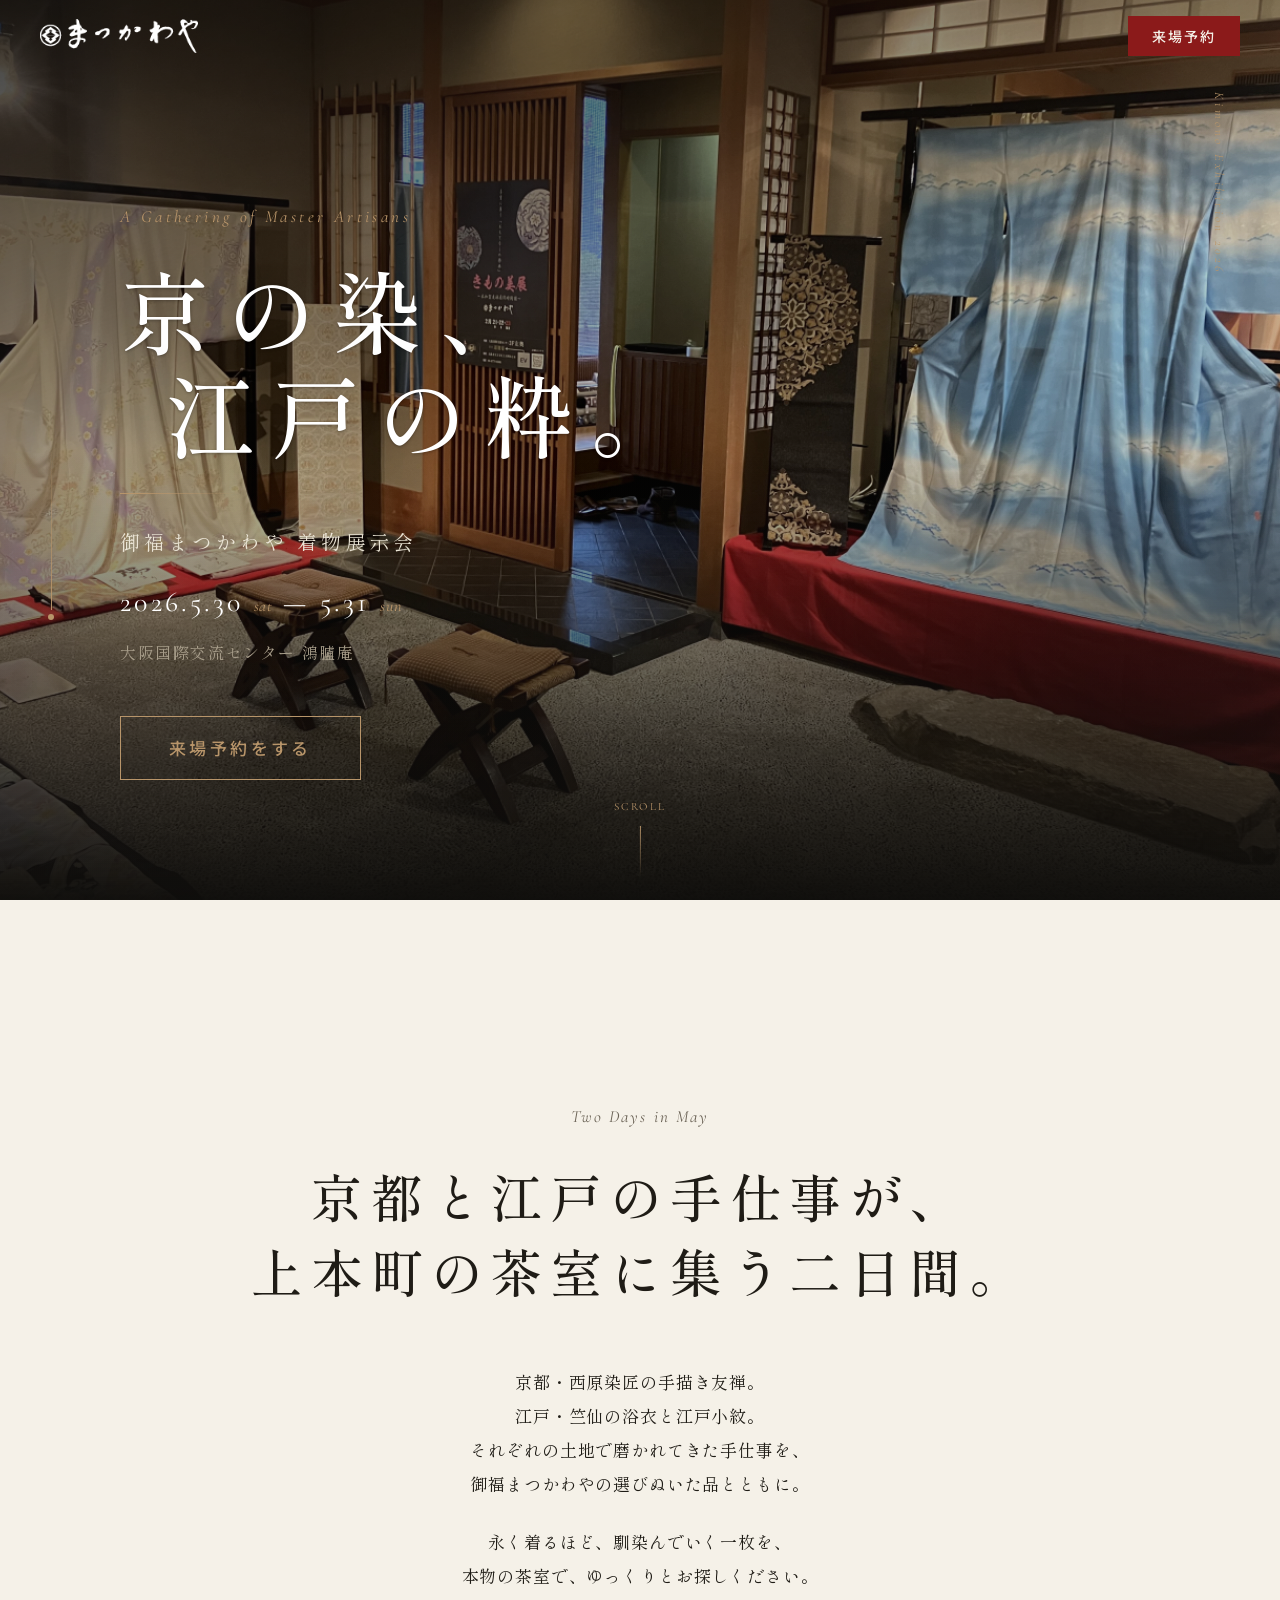
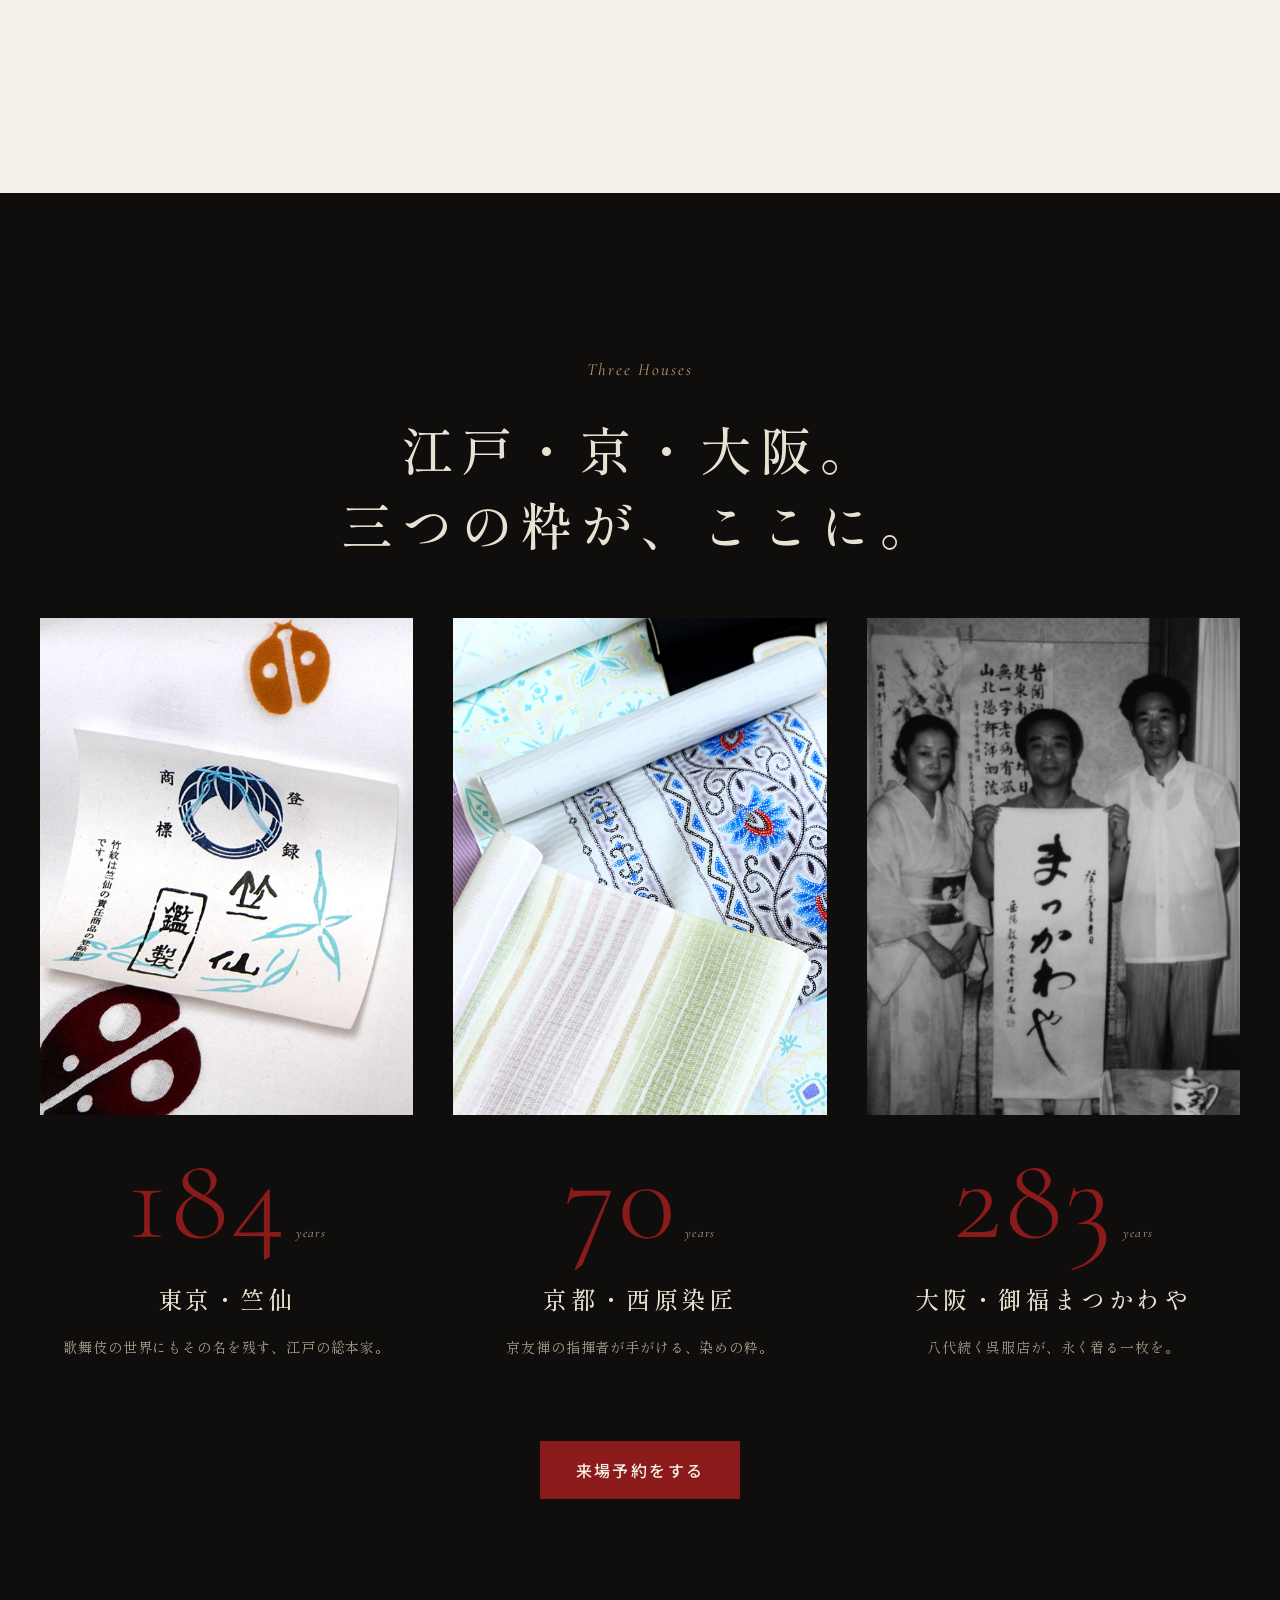
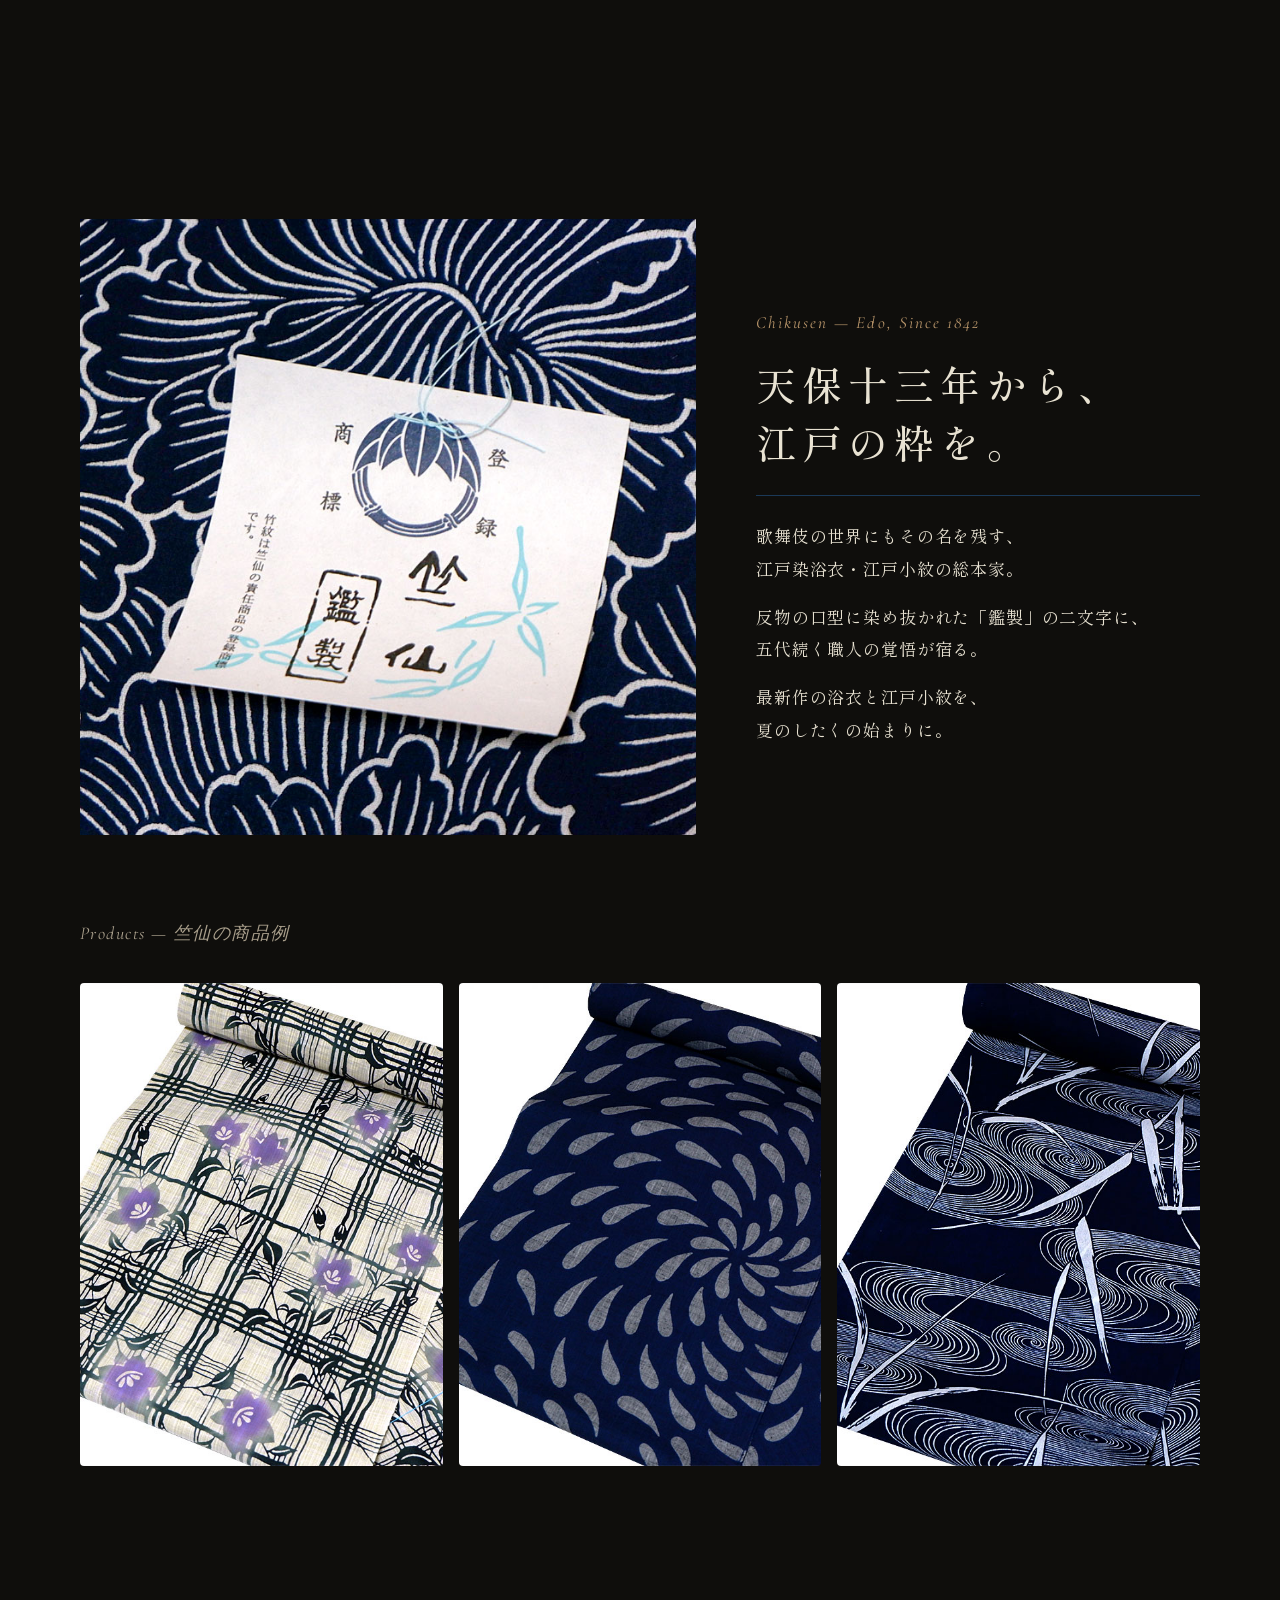
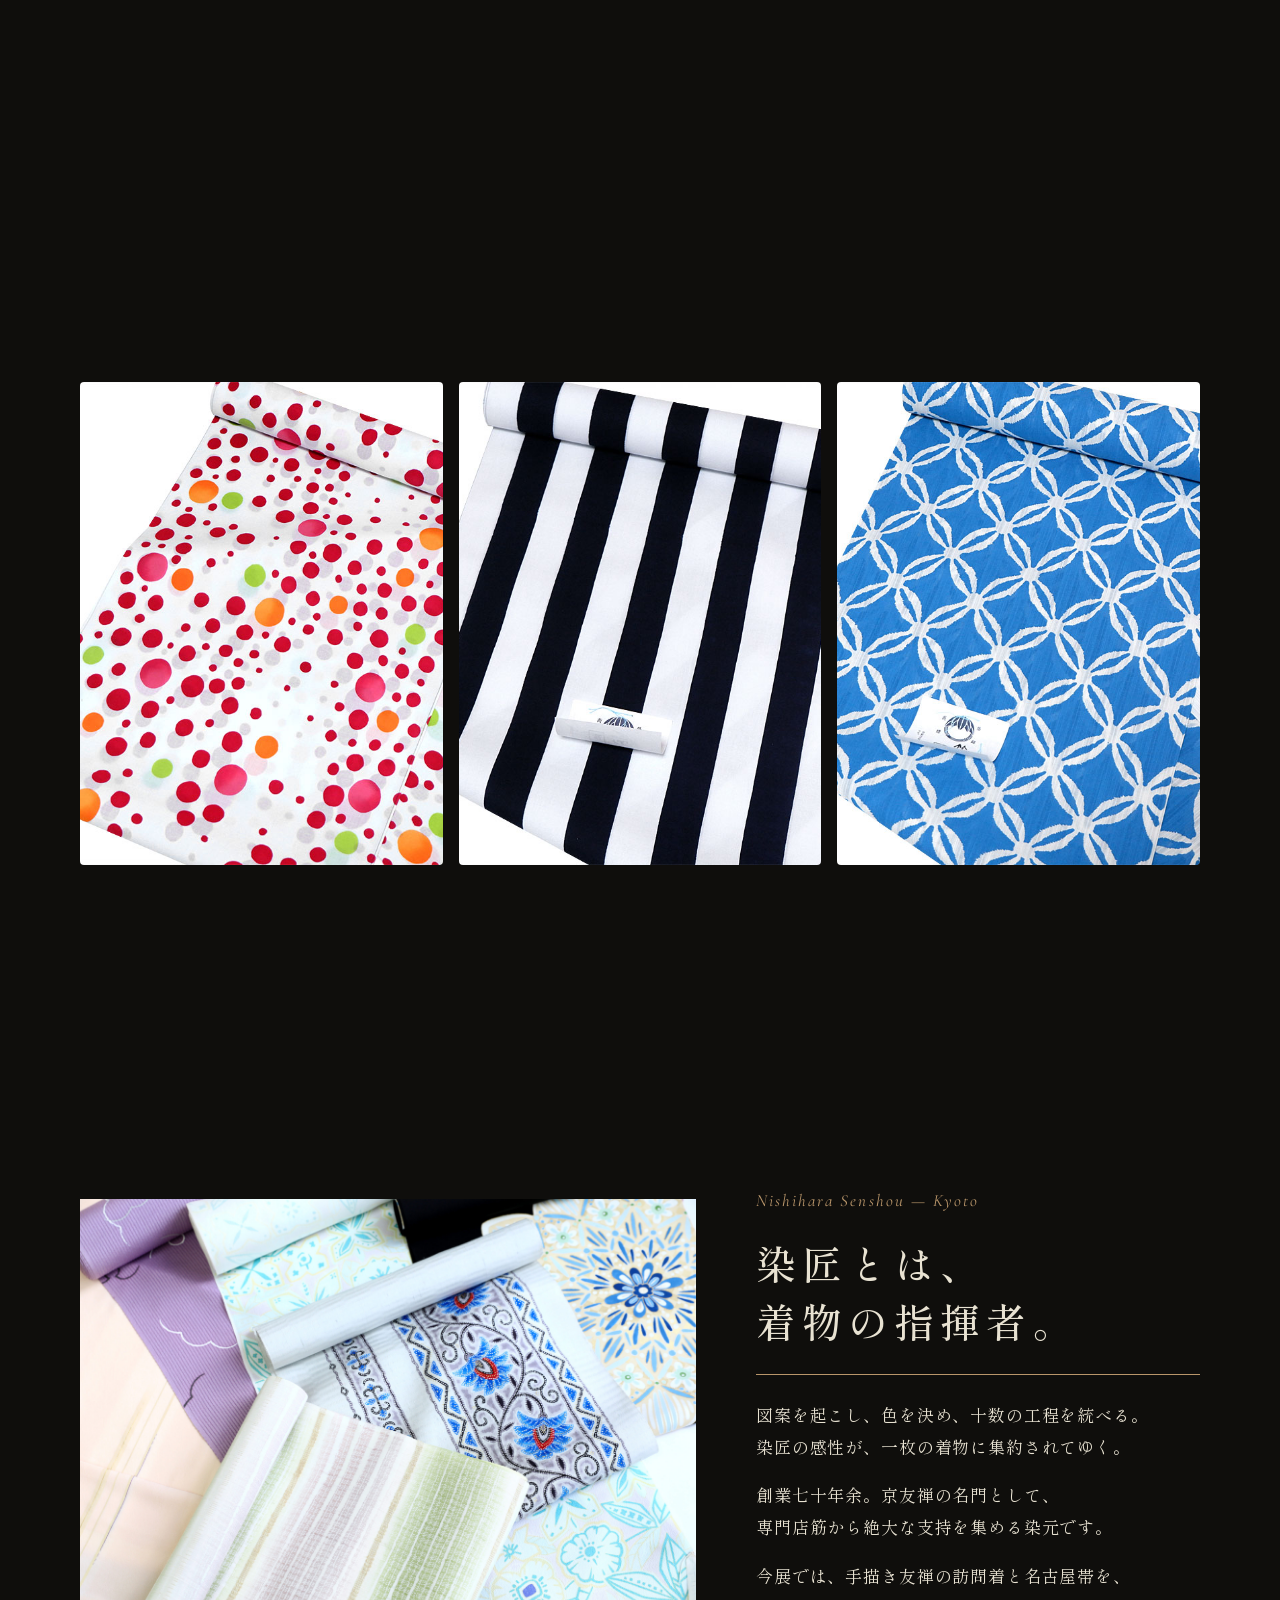
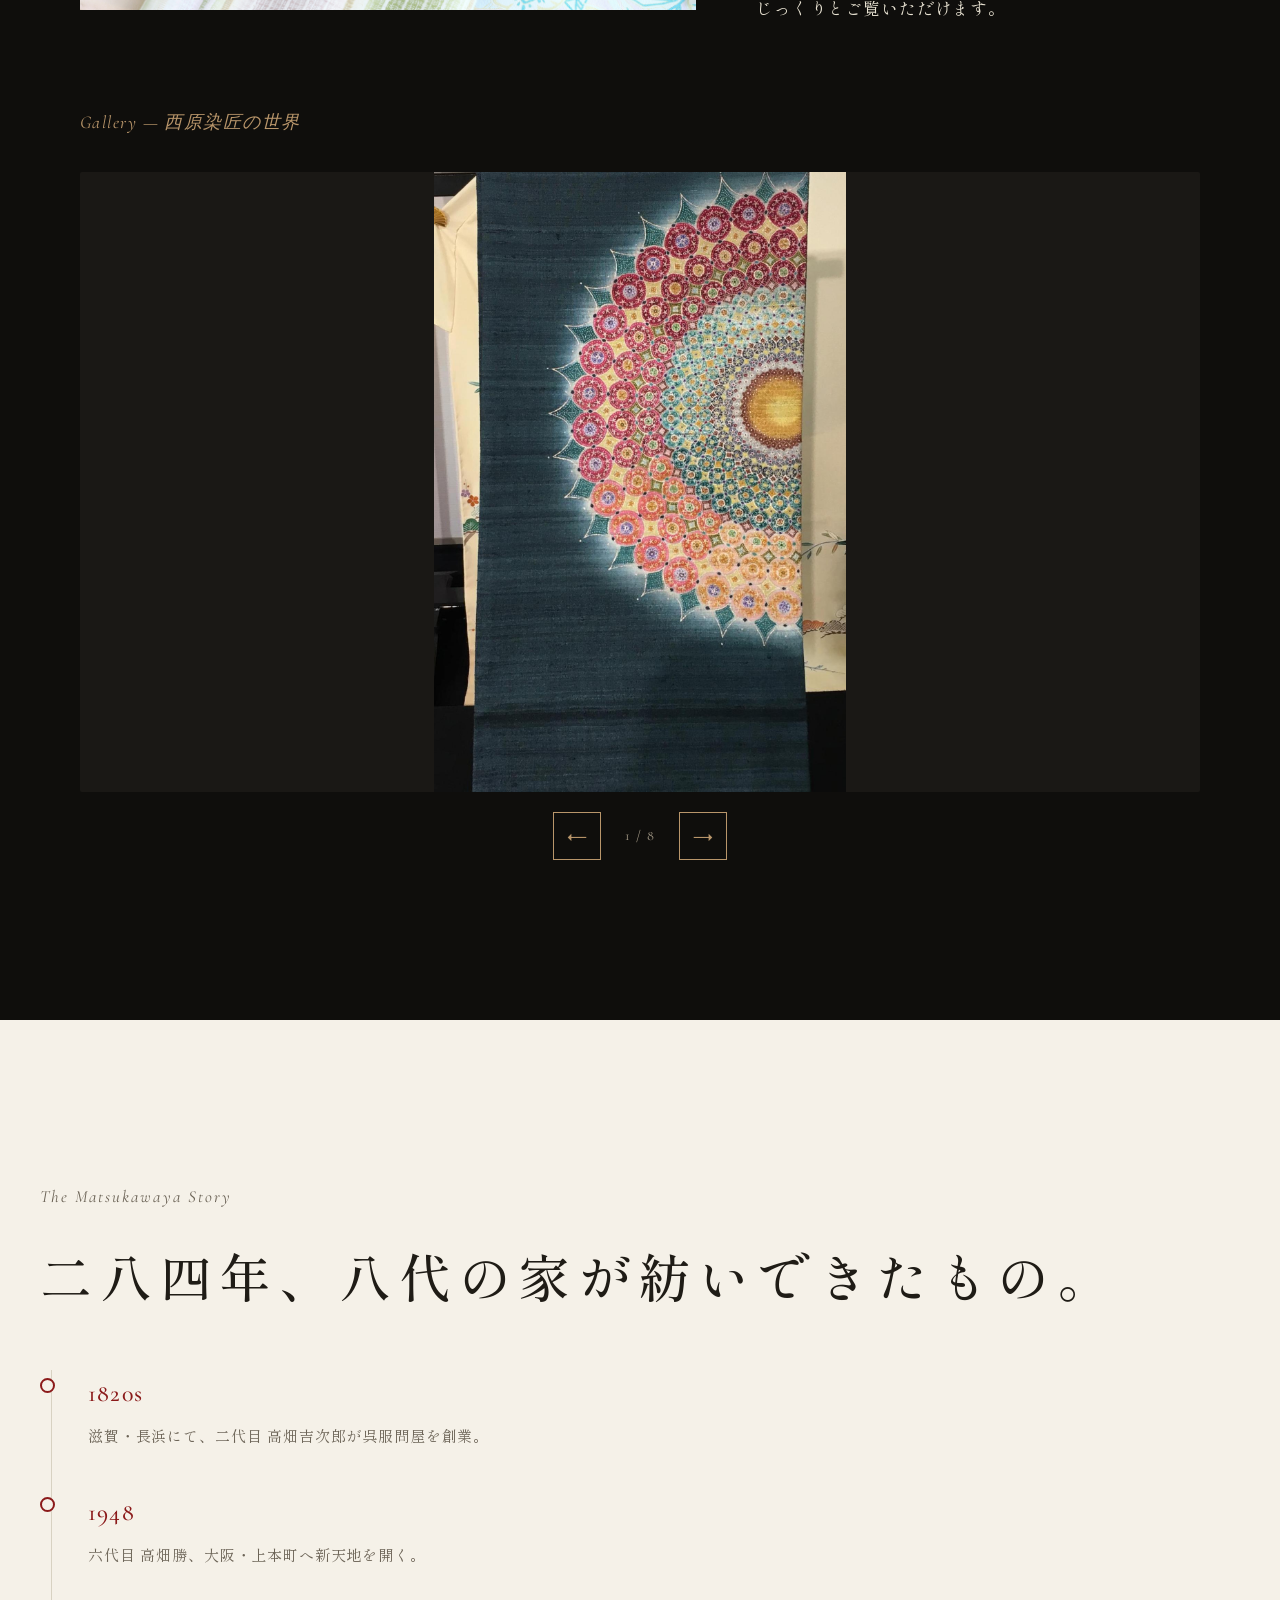
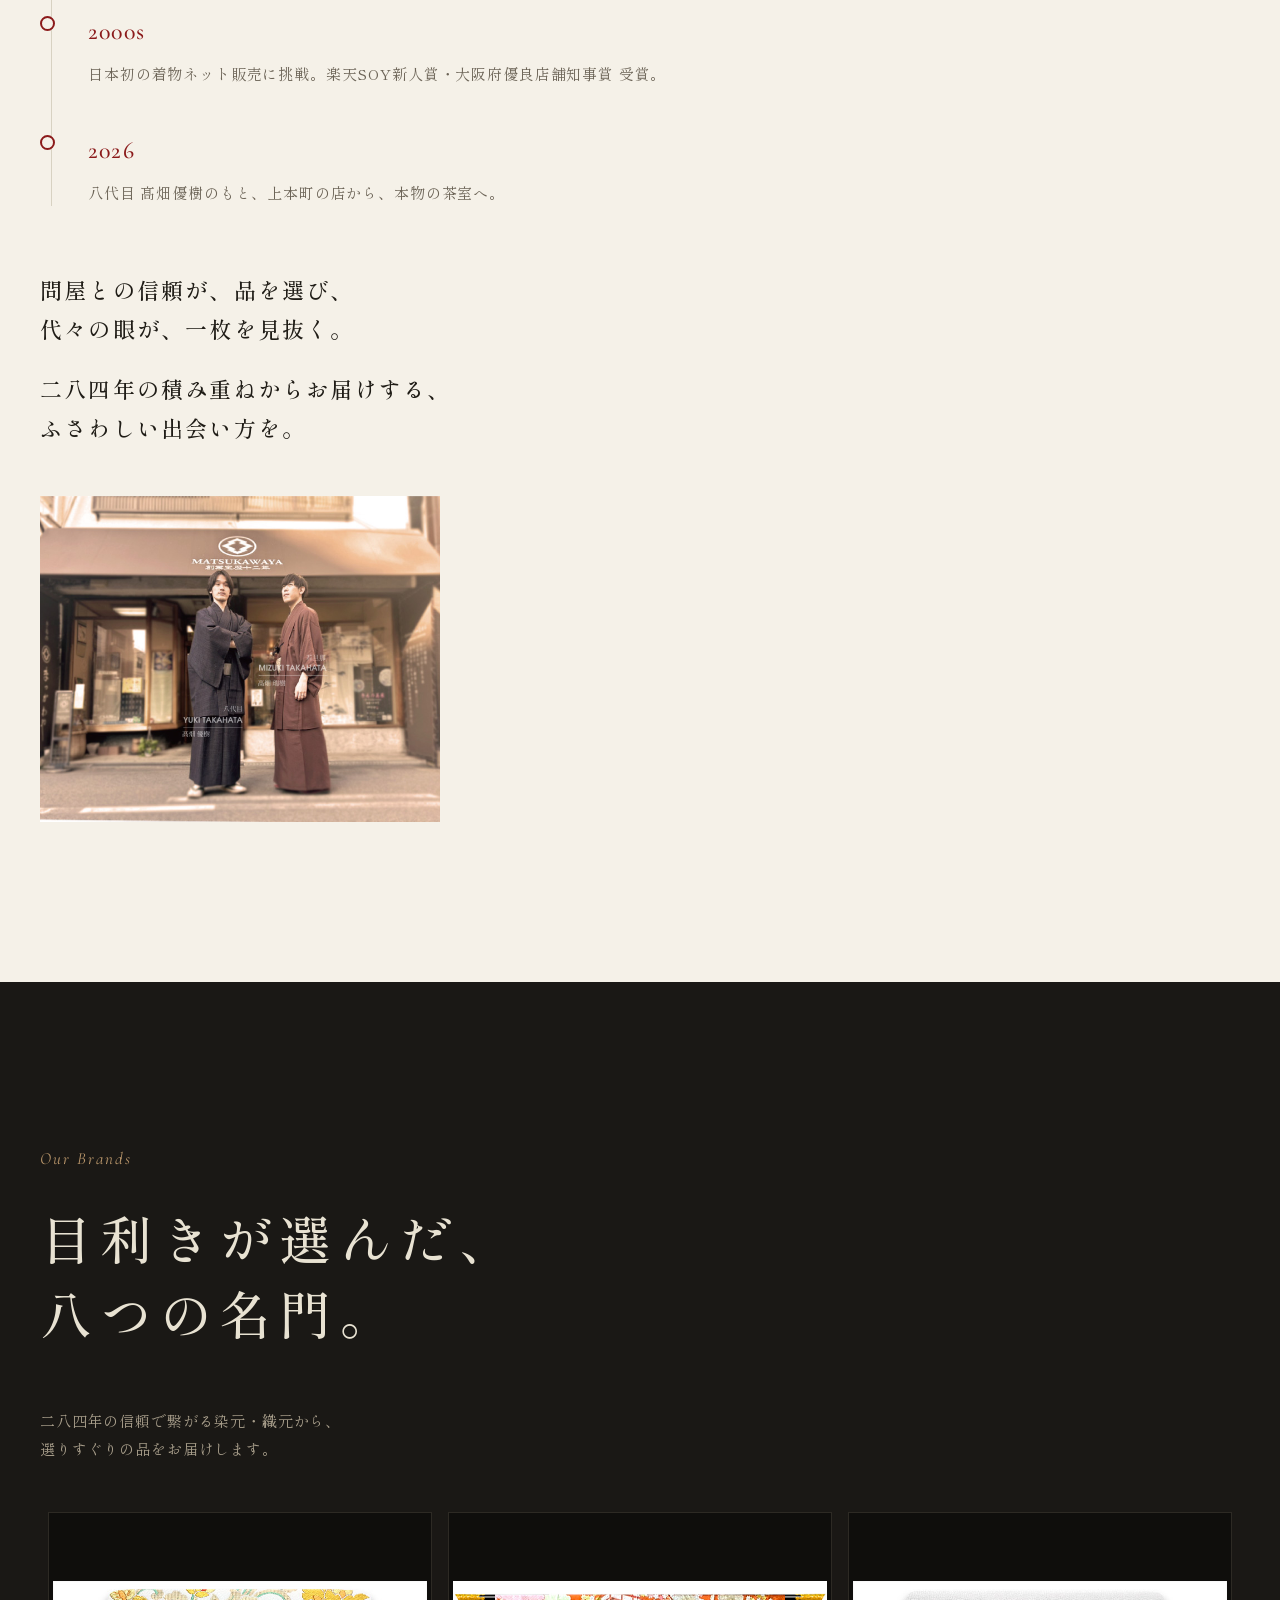
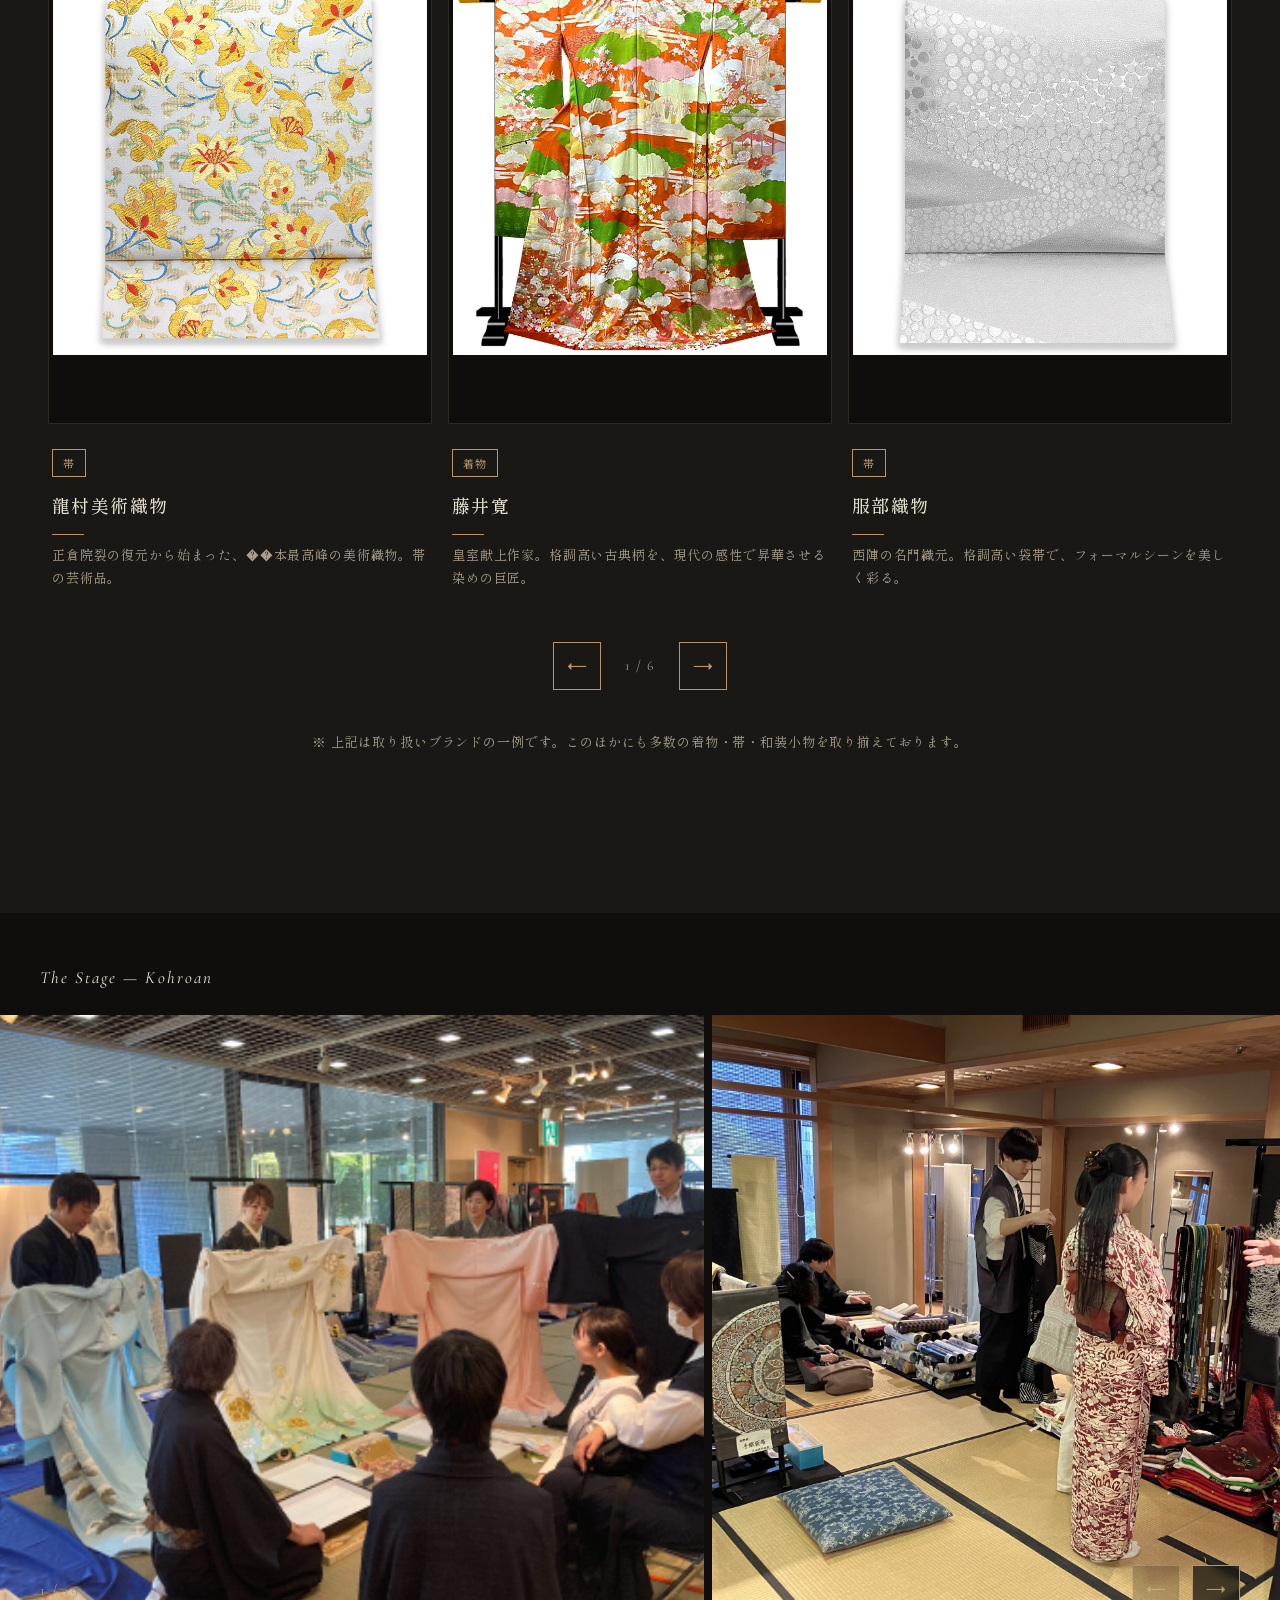
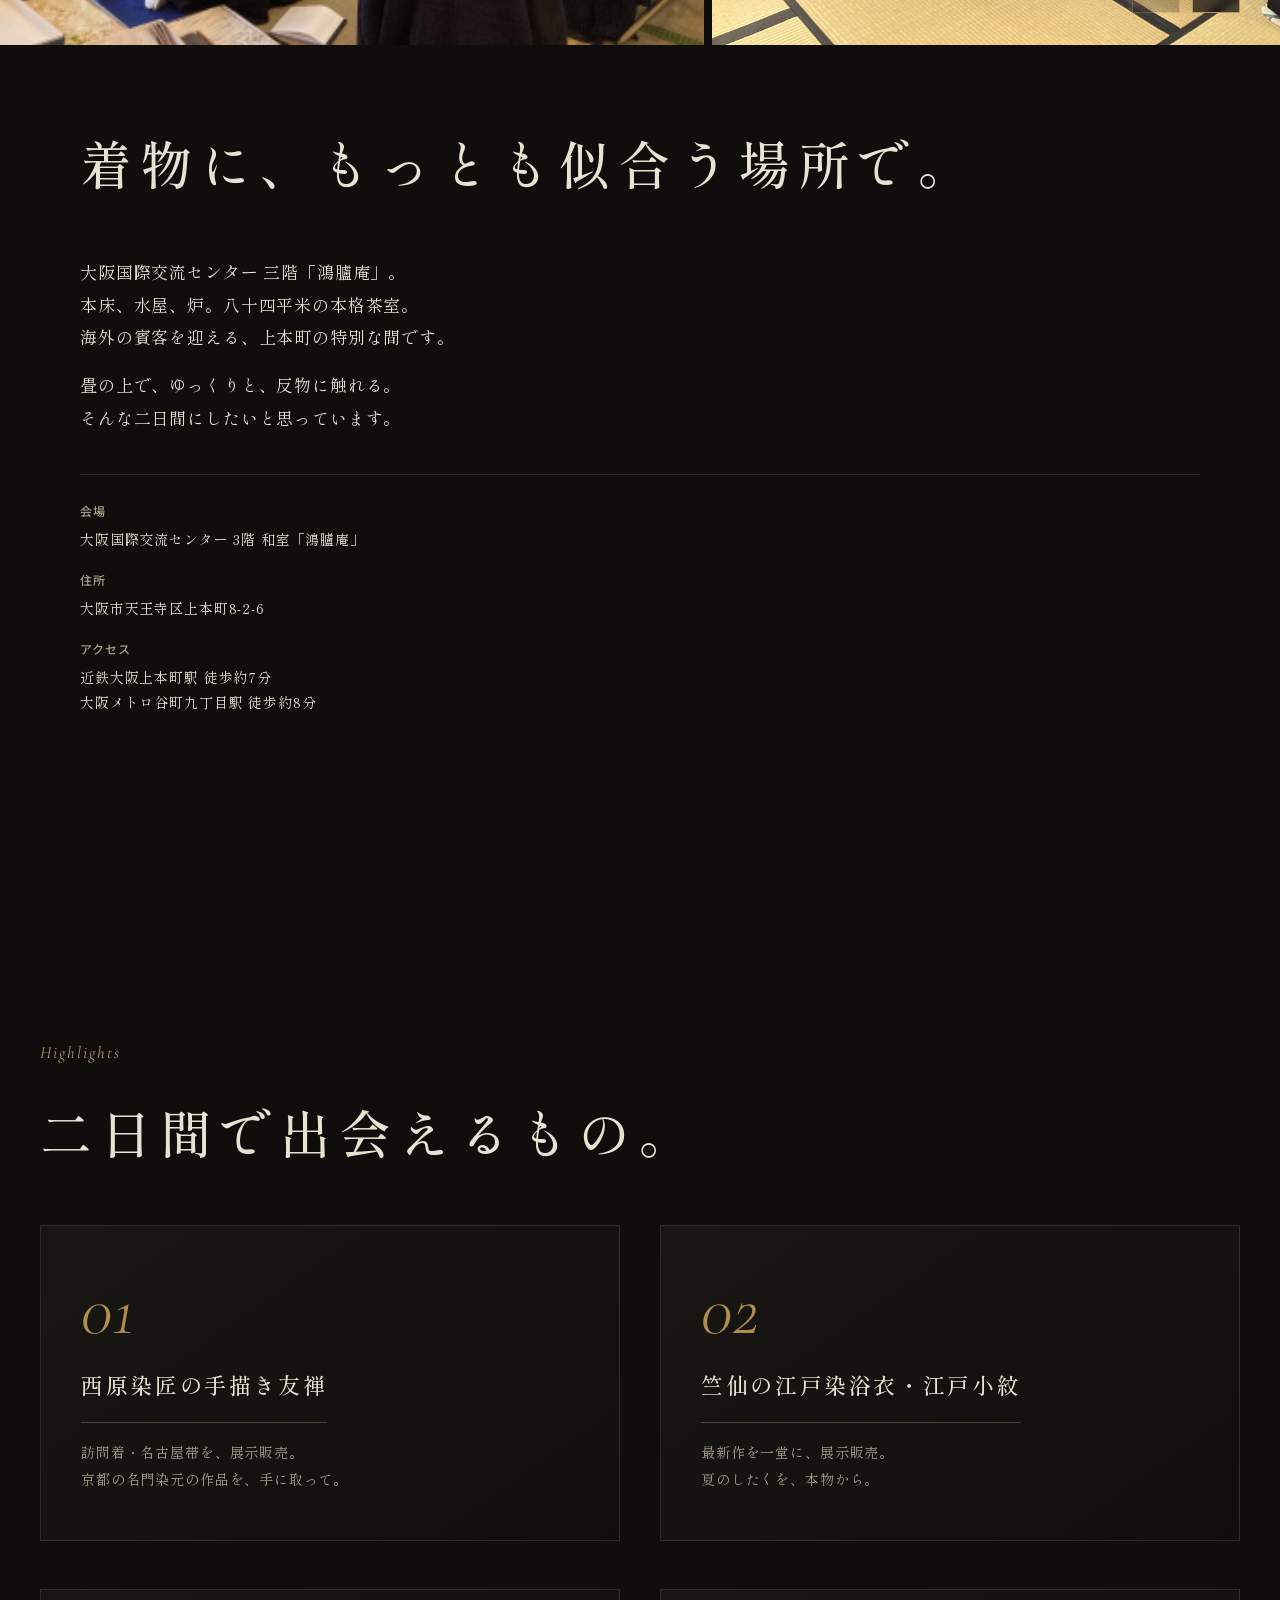
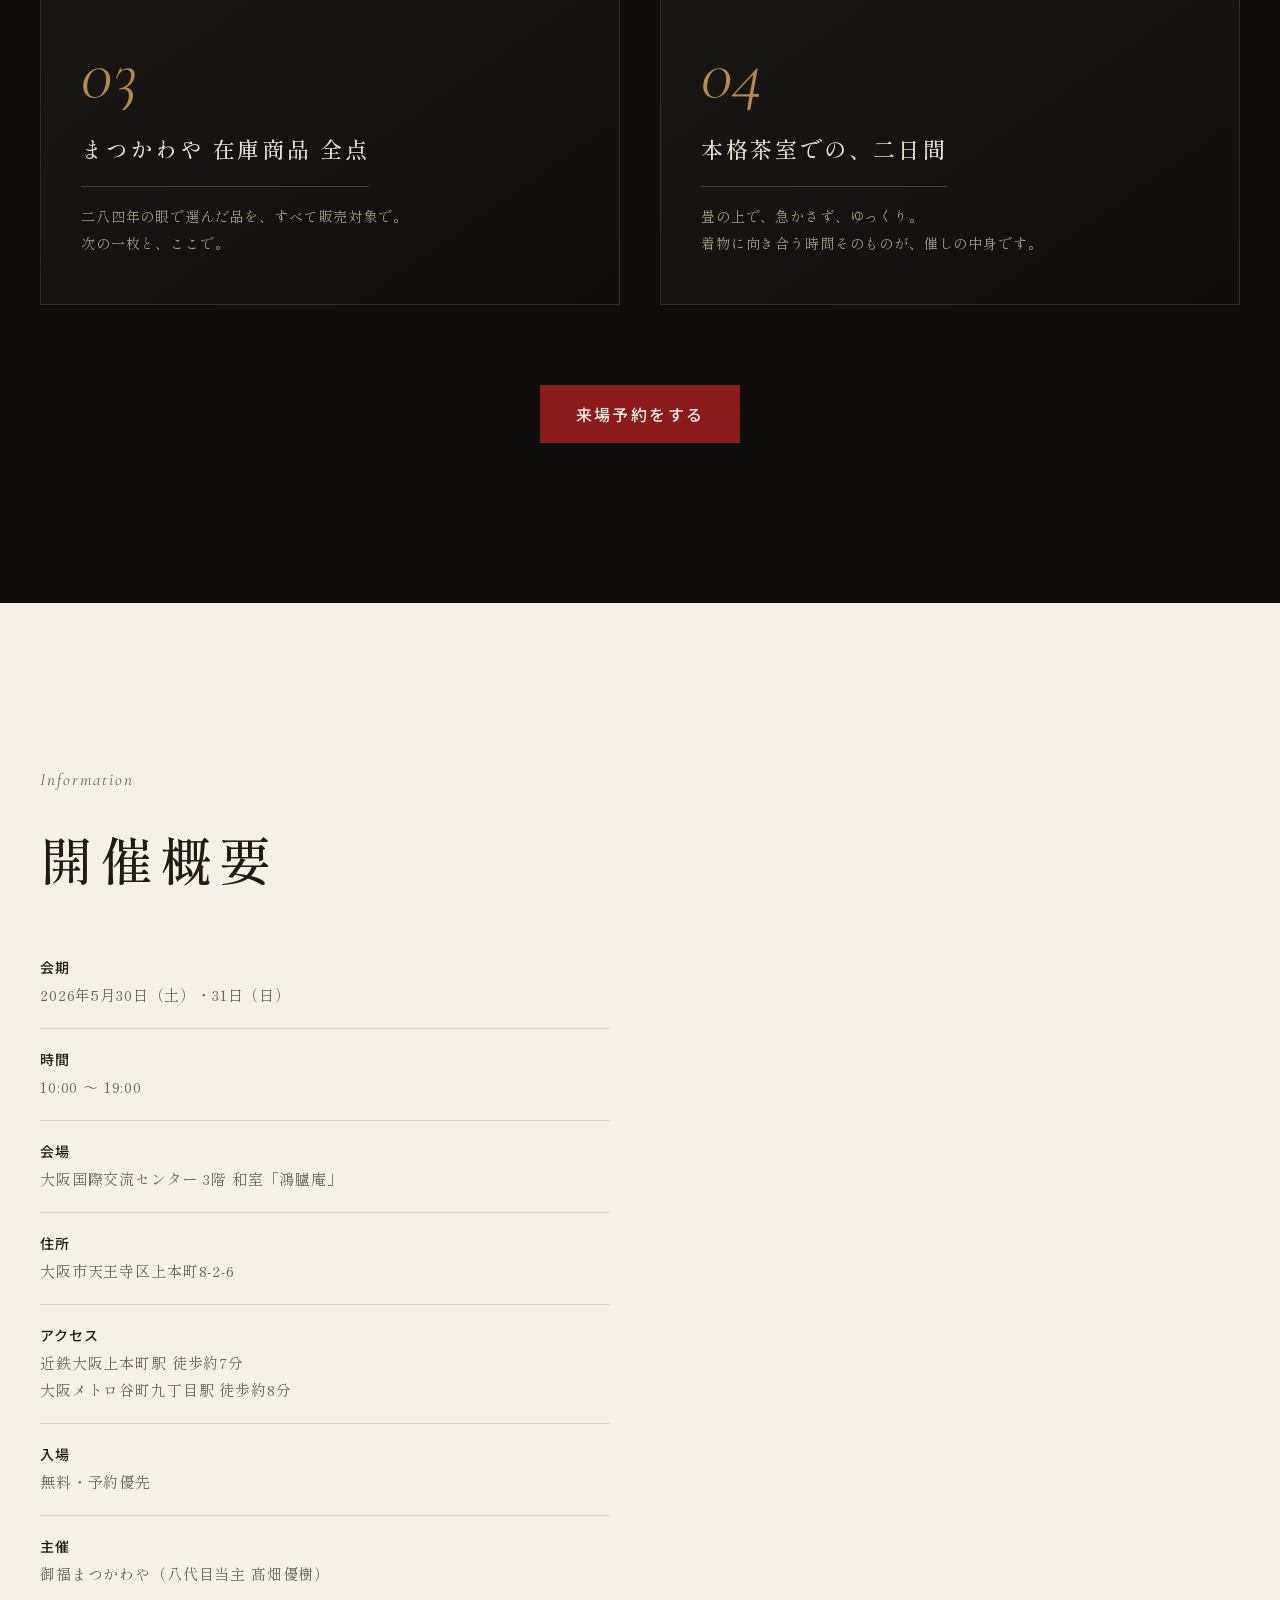
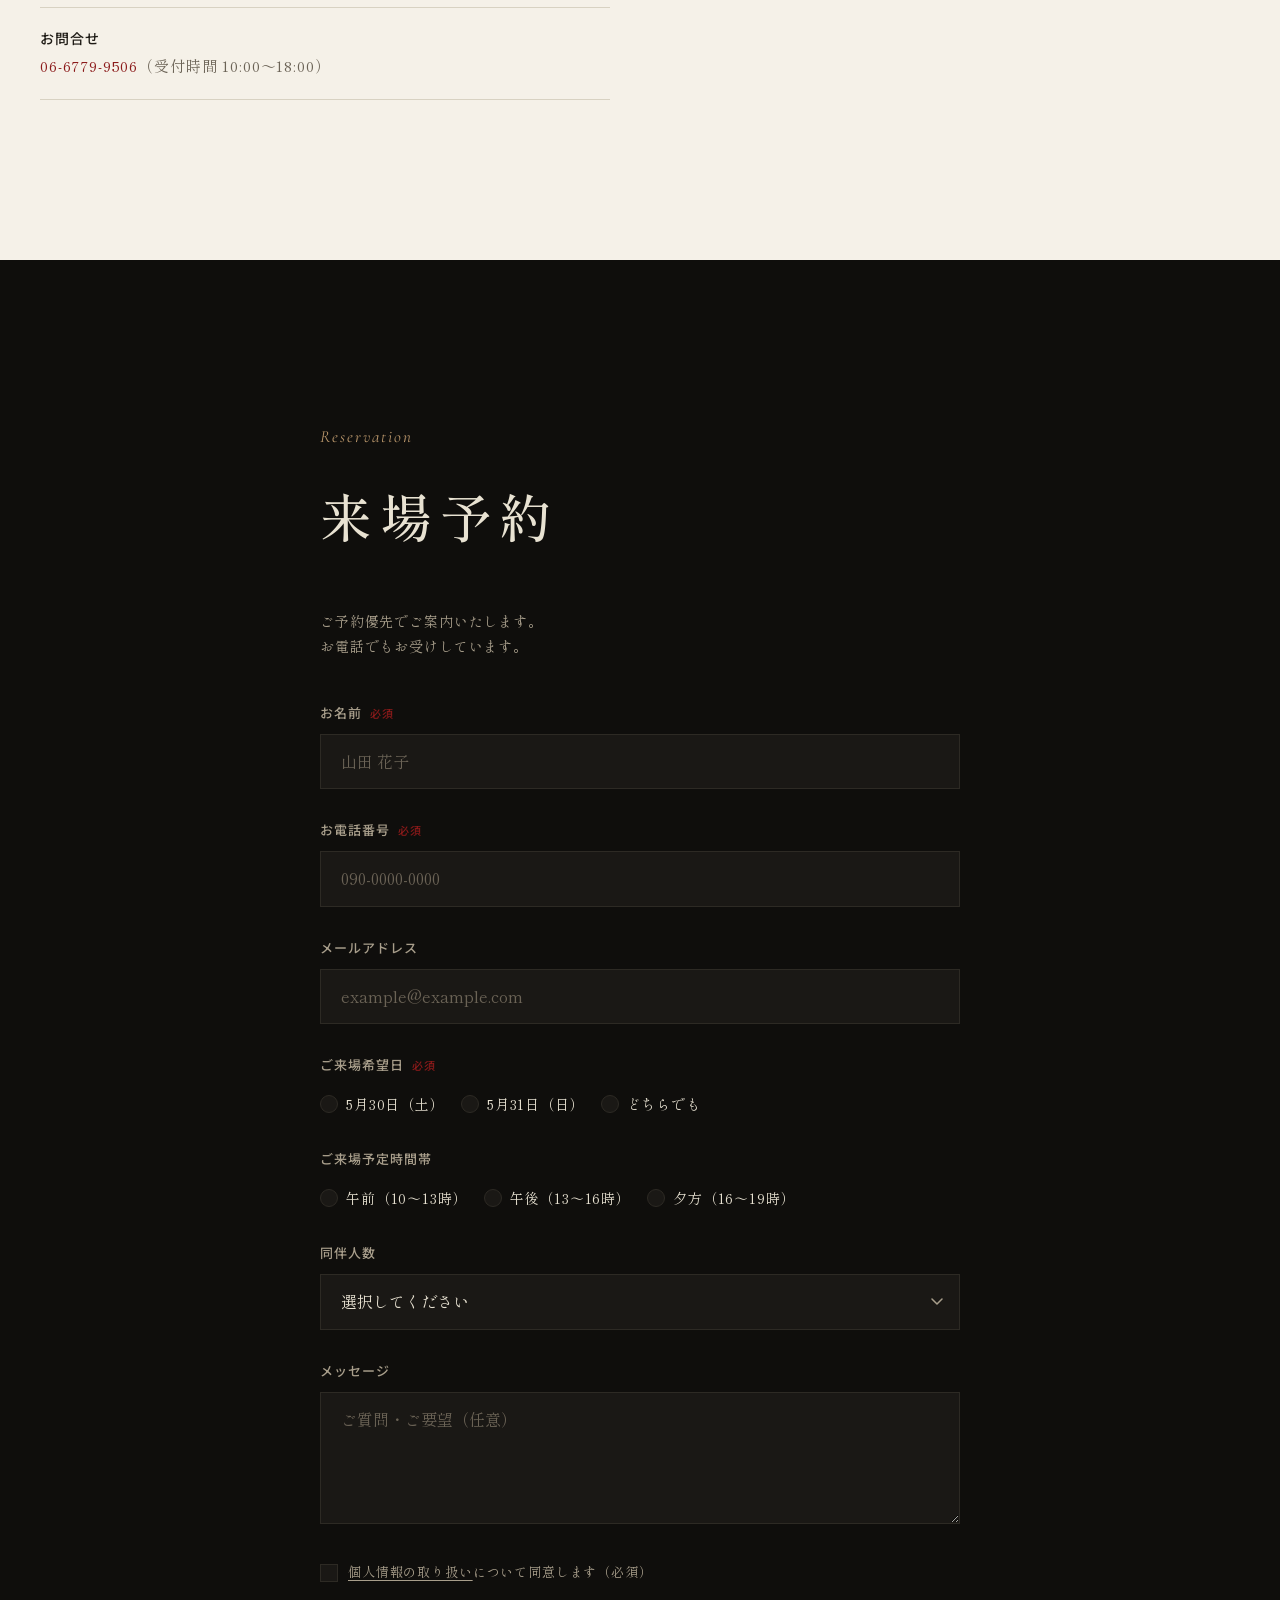
==== commit d61df48c: "style: スマホ時のh2フォントサイズ調整（ブランド/会場/ハイライト） - 「目利きが選んだ、」で改行追加、22px - 「着物に、もっとも似合う場所で。」20pxで1行に - 「二日間で出会え" ====
--- a/index.html
+++ b/index.html
@@ -335,7 +335,7 @@
 <section id="section-brands" class="section-brands">
   <div class="section-brands__inner">
     <p class="en-subtitle fade-in">Our Brands</p>
-    <h2 class="fade-in">目利きが選んだ、八つの名門。</h2>
+    <h2 class="fade-in">目利きが選んだ、<br>八つの名門。</h2>
     <p class="brands-lead fade-in">二八四年の信頼で繋がる染元・織元から、<br>選りすぐりの品をお届けします。</p>
 
     <div class="brands-slider fade-in">
--- a/assets/css/style.css
+++ b/assets/css/style.css
@@ -1574,6 +1574,22 @@
   }
 }
 
+.section-brands h2 {
+  font-size: 22px;
+}
+
+@media (min-width: 768px) {
+  .section-brands h2 {
+    font-size: 36px;
+  }
+}
+
+@media (min-width: 1024px) {
+  .section-brands h2 {
+    font-size: 52px;
+  }
+}
+
 .section-brands__inner {
   max-width: var(--container-max);
   margin-inline: auto;
@@ -1728,6 +1744,22 @@
 .section-venue {
   background-color: var(--color-bg);
   padding-bottom: var(--section-padding-y);
+}
+
+.section-venue h2 {
+  font-size: 20px;
+}
+
+@media (min-width: 768px) {
+  .section-venue h2 {
+    font-size: 36px;
+  }
+}
+
+@media (min-width: 1024px) {
+  .section-venue h2 {
+    font-size: 52px;
+  }
 }
 
 .venue-hero {
@@ -1901,6 +1933,22 @@
 @media (min-width: 1024px) {
   .section-highlights {
     padding-inline: 40px;
+  }
+}
+
+.section-highlights h2 {
+  font-size: 22px;
+}
+
+@media (min-width: 768px) {
+  .section-highlights h2 {
+    font-size: 36px;
+  }
+}
+
+@media (min-width: 1024px) {
+  .section-highlights h2 {
+    font-size: 52px;
   }
 }
 
